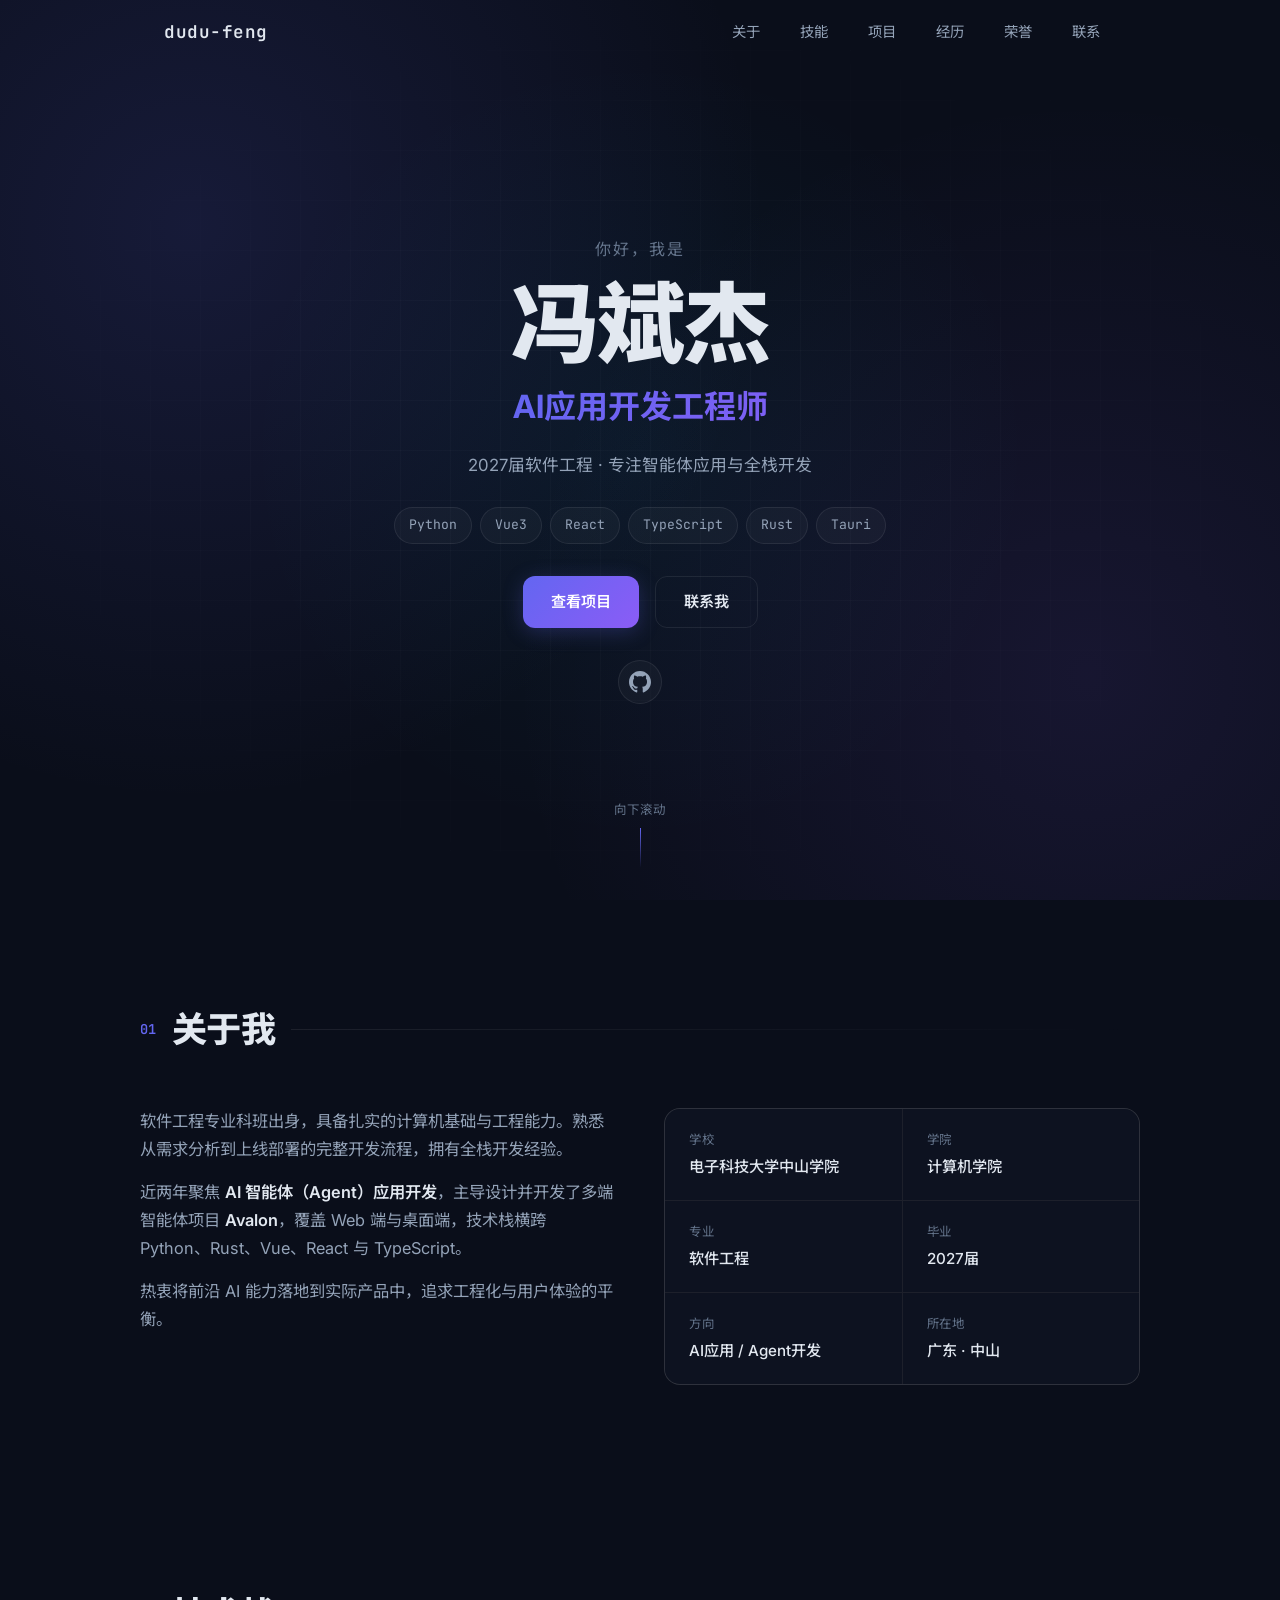
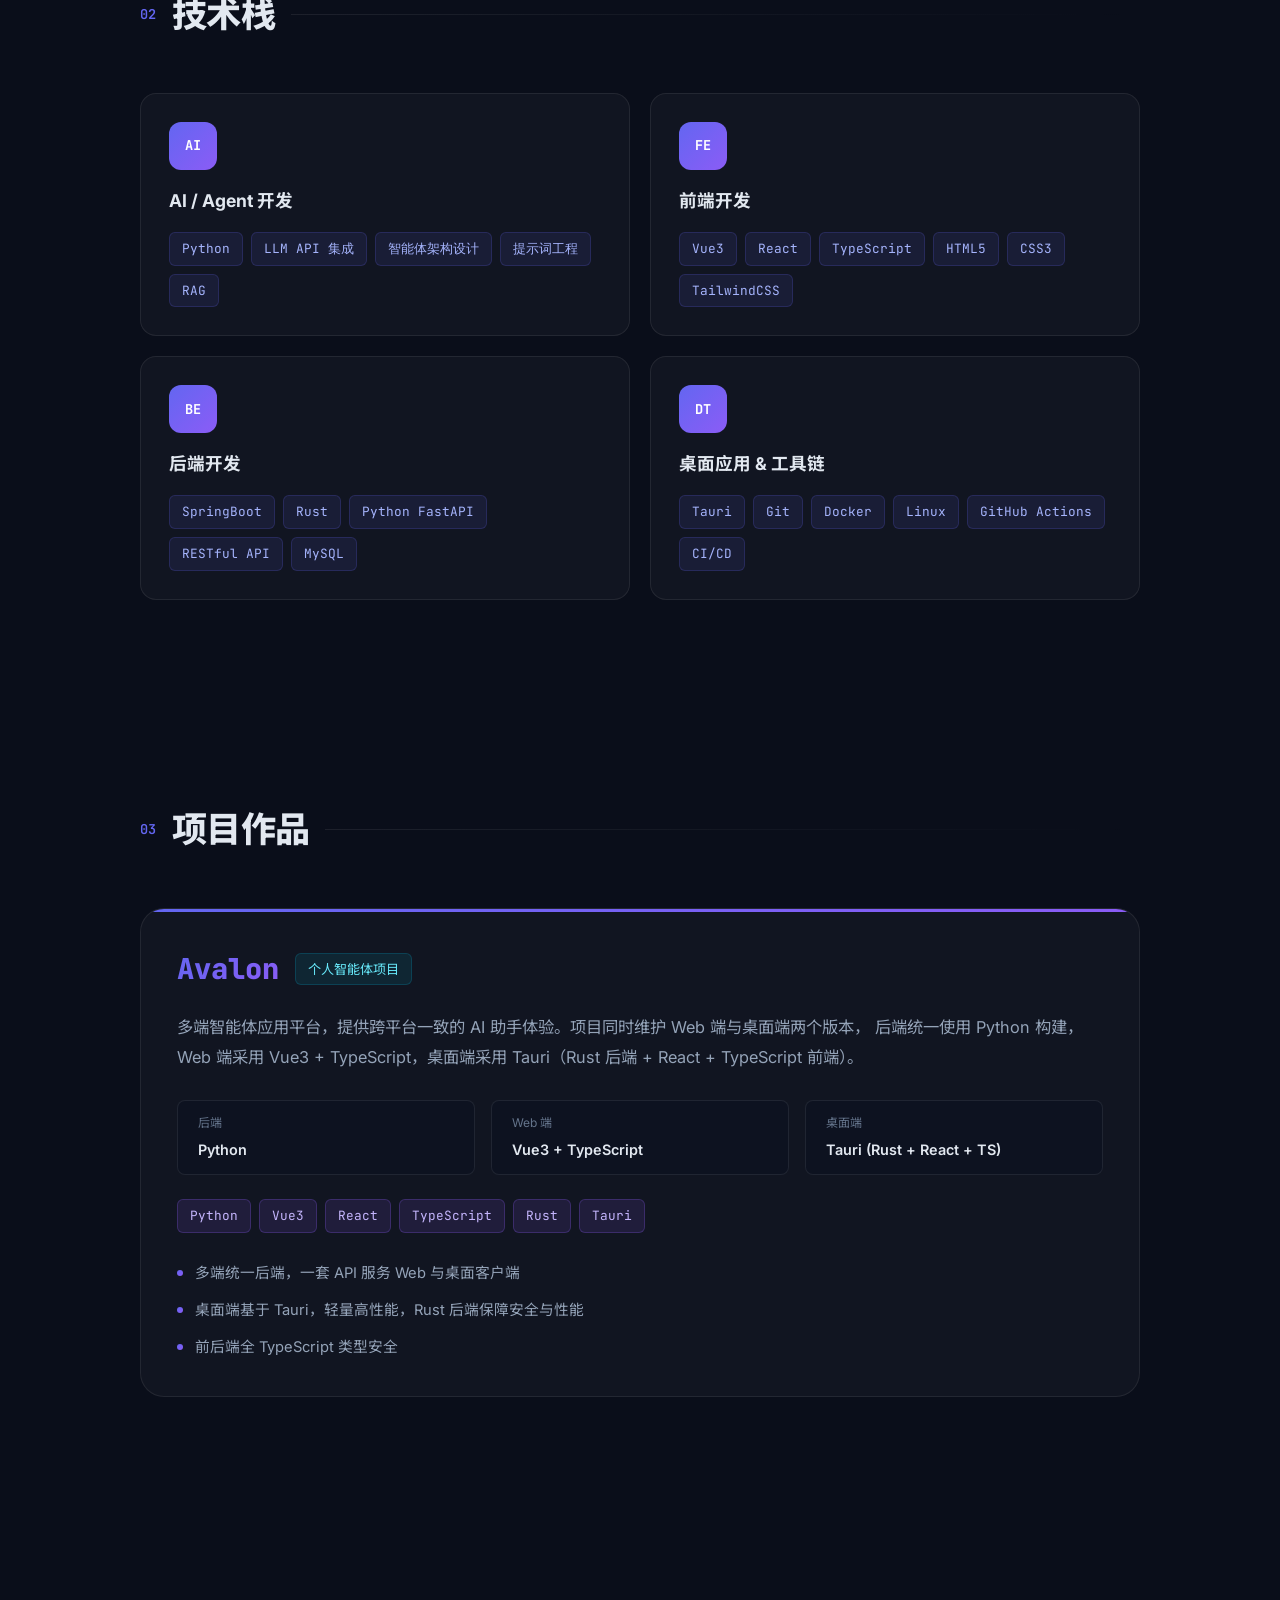
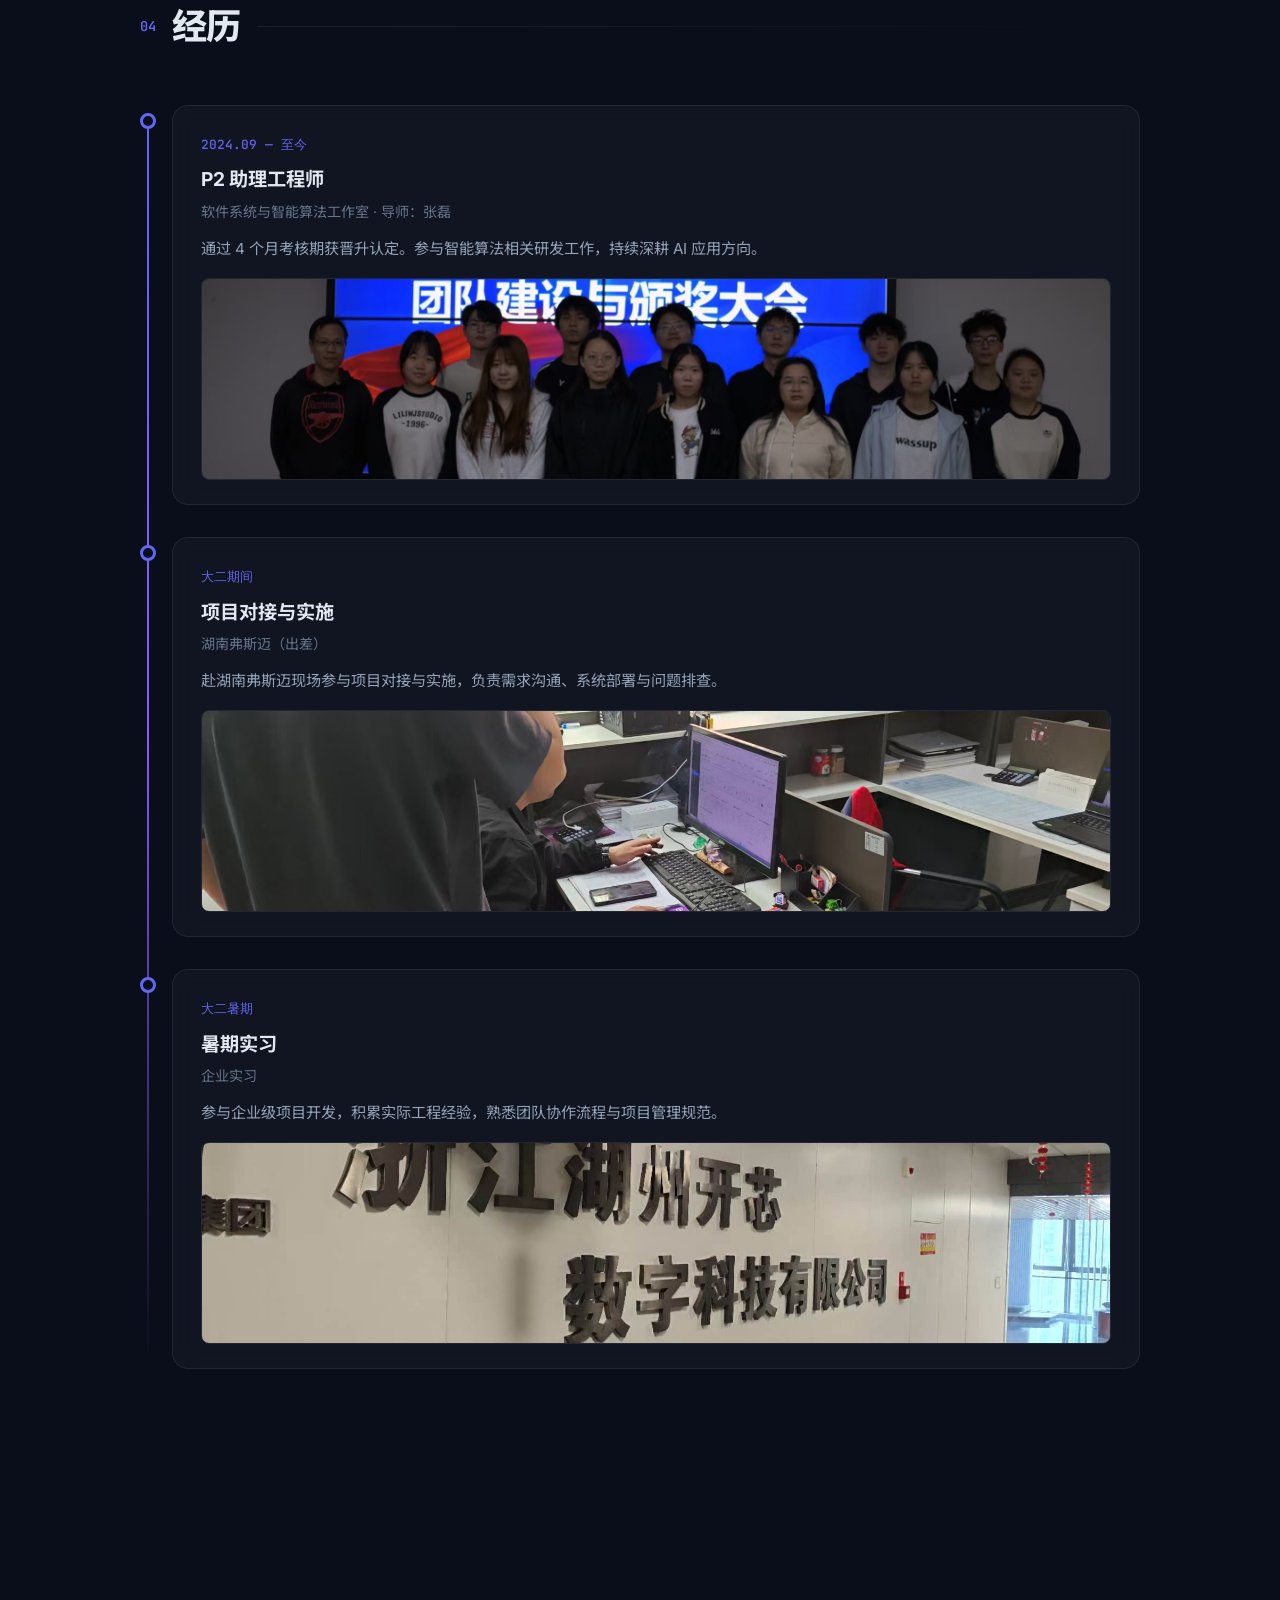
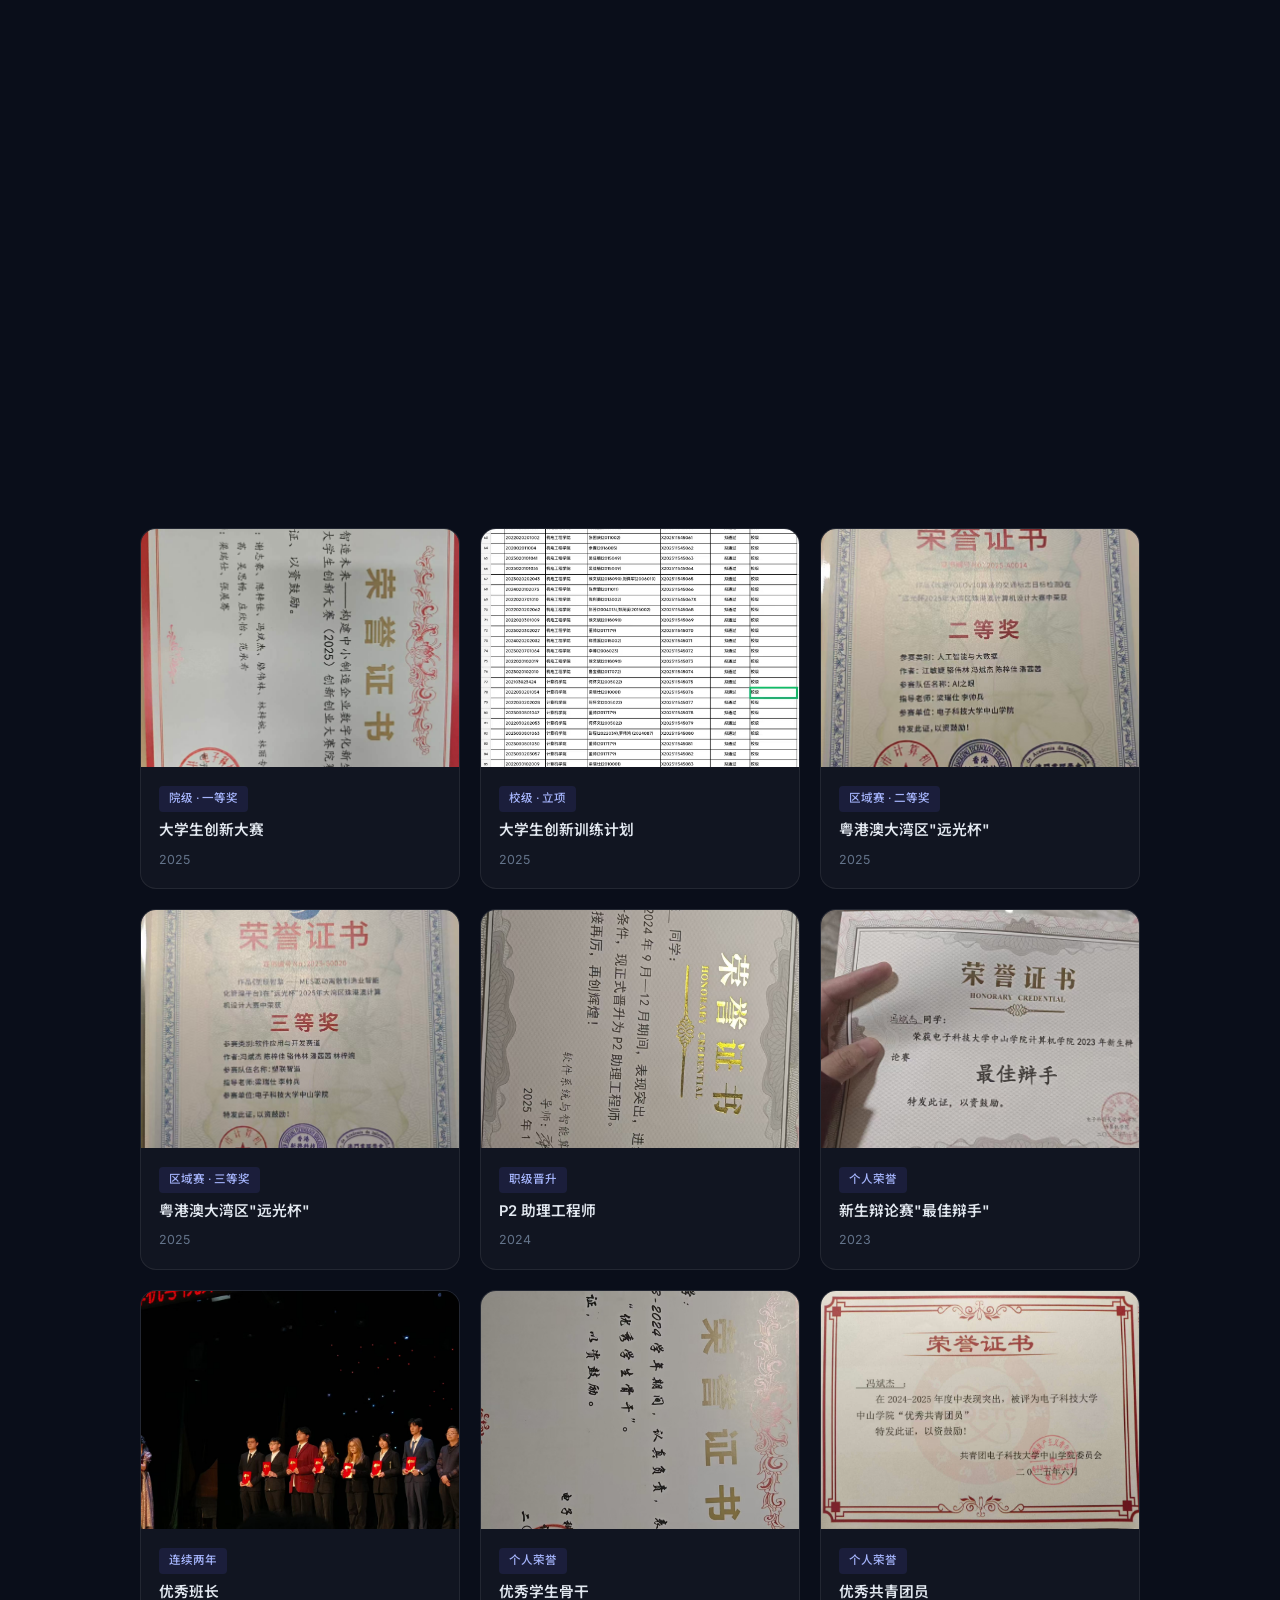
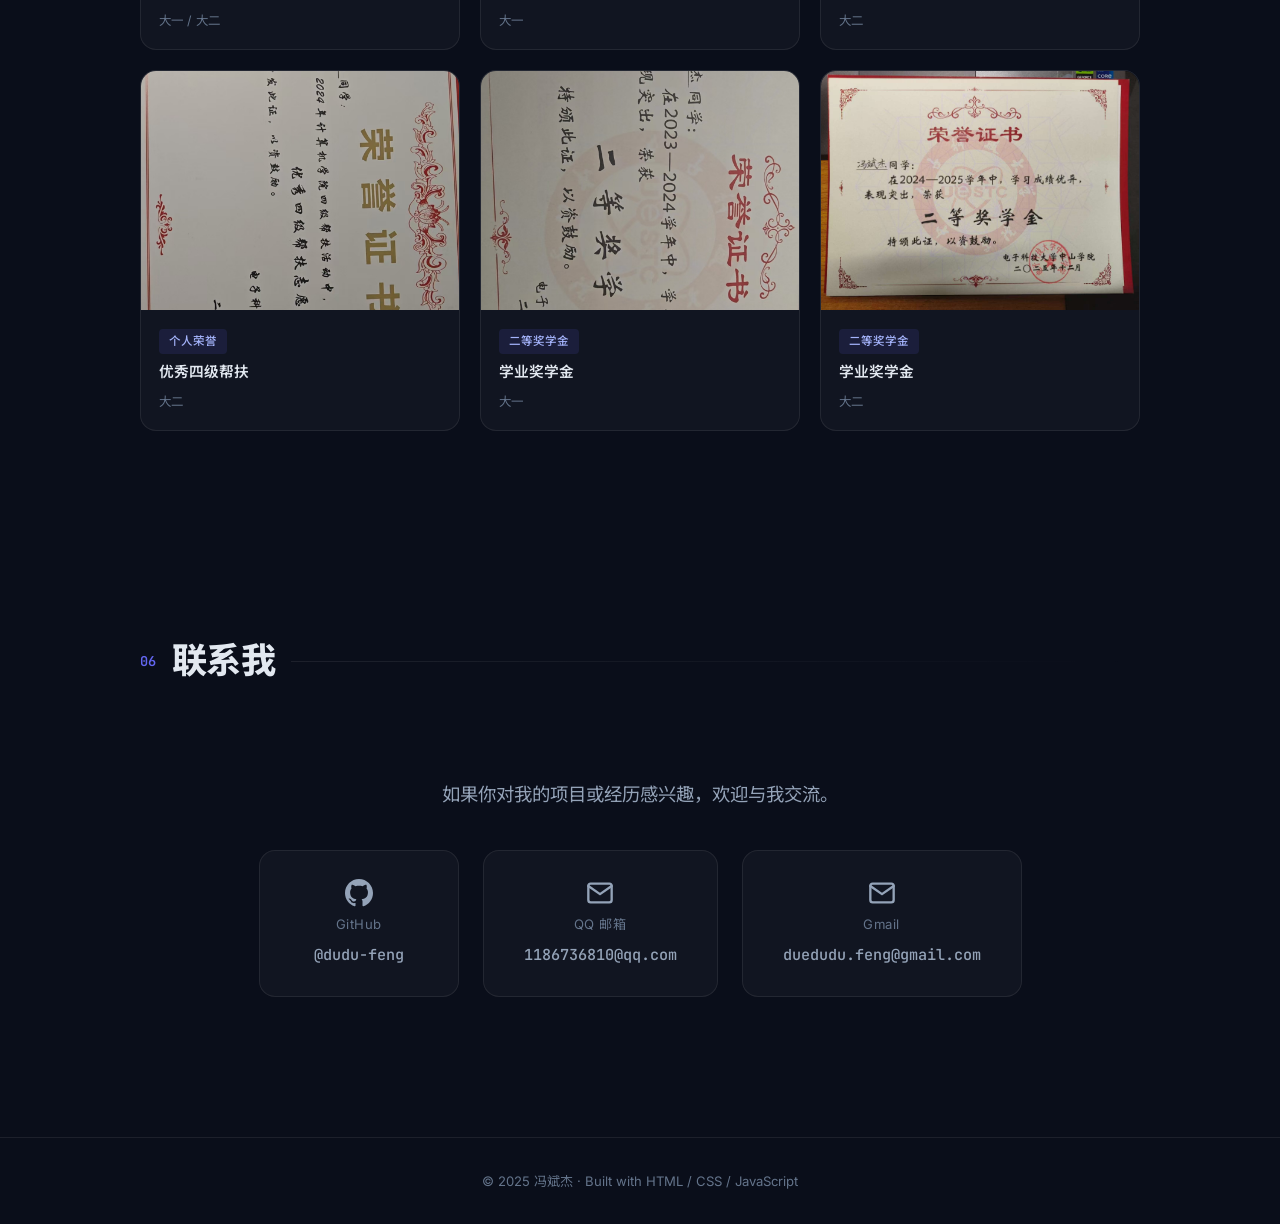
==== index.html @ 2506ee01 "feat: 初始化个人简历网站项目 - 添加.gitignore忽略.github目录 - 新增robots.txt配置全局禁止爬虫 - 新增大量项目展示与获奖相关图片资源 - 编写完整的README" ====
<!DOCTYPE html>
<html lang="zh-CN">
<head>
  <meta charset="UTF-8">
  <meta name="viewport" content="width=device-width, initial-scale=1.0">
  <title>冯斌杰 | AI应用开发工程师</title>
  <meta name="description" content="冯斌杰 — 2027届软件工程专业，专注AI智能体应用与全栈开发。Avalon智能体项目作者，技术栈覆盖 Python / Rust / Vue3 / React / TypeScript / Tauri。">
  <link rel="icon" href="data:image/svg+xml,<svg xmlns='http://www.w3.org/2000/svg' viewBox='0 0 100 100'><text y='.9em' font-size='88' font-weight='bold' fill='%236366f1'>F</text></svg>">
  <link rel="preconnect" href="https://fonts.googleapis.com">
  <link rel="preconnect" href="https://fonts.gstatic.com" crossorigin>
  <link href="https://fonts.googleapis.com/css2?family=Inter:wght@300;400;500;600;700;800;900&family=Noto+Sans+SC:wght@300;400;500;700;900&family=JetBrains+Mono:wght@400;500;600&display=swap" rel="stylesheet">
  <link rel="stylesheet" href="css/style.css">
</head>
<body>

  <div class="bg-mesh"></div>
  <div class="bg-grid"></div>

  <!-- ==================== Navbar ==================== -->
  <nav class="navbar" id="navbar">
    <div class="nav-container">
      <a href="#hero" class="nav-logo">
        <span class="logo-bracket"></span>dudu-feng<span class="logo-bracket"></span>
      </a>
      <ul class="nav-links" id="navLinks">
        <li><a href="#about" class="nav-link">关于</a></li>
        <li><a href="#skills" class="nav-link">技能</a></li>
        <li><a href="#projects" class="nav-link">项目</a></li>
        <li><a href="#experience" class="nav-link">经历</a></li>
        <li><a href="#awards" class="nav-link">荣誉</a></li>
        <li><a href="#contact" class="nav-link">联系</a></li>
      </ul>
      <button class="nav-toggle" id="navToggle" aria-label="菜单">
        <span></span><span></span><span></span>
      </button>
    </div>
  </nav>

  <!-- ==================== Hero ==================== -->
  <section id="hero" class="hero">
    <div class="hero-content">
      <p class="hero-greeting">你好，我是</p>
      <h1 class="hero-name">冯斌杰</h1>
      <h2 class="hero-title"><span class="gradient-text">AI应用开发工程师</span></h2>
      <p class="hero-desc">2027届软件工程 · 专注智能体应用与全栈开发</p>
      <div class="hero-tags">
        <span class="hero-tag">Python</span>
        <span class="hero-tag">Vue3</span>
        <span class="hero-tag">React</span>
        <span class="hero-tag">TypeScript</span>
        <span class="hero-tag">Rust</span>
        <span class="hero-tag">Tauri</span>
      </div>
      <div class="hero-actions">
        <a href="#projects" class="btn btn-primary">查看项目</a>
        <a href="#contact" class="btn btn-outline">联系我</a>
      </div>
      <div class="hero-social">
        <a href="https://github.com/dudu-feng" target="_blank" rel="noopener" class="social-link" aria-label="GitHub">
          <svg width="22" height="22" viewBox="0 0 24 24" fill="currentColor"><path d="M12 0C5.37 0 0 5.37 0 12c0 5.31 3.435 9.795 8.205 11.385.6.105.825-.255.825-.57 0-.285-.015-1.23-.015-2.235-3.015.555-3.795-.735-4.035-1.41-.135-.345-.72-1.41-1.23-1.695-.42-.225-1.02-.78-.015-.795.945-.015 1.62.87 1.845 1.23 1.08 1.815 2.805 1.305 3.495.99.105-.78.42-1.305.765-1.605-2.67-.3-5.46-1.335-5.46-5.925 0-1.305.465-2.385 1.23-3.225-.12-.3-.54-1.515.12-3.15 0 0 1.005-.315 3.3 1.23.96-.27 1.98-.405 3-.405s2.04.135 3 .405c2.295-1.56 3.3-1.23 3.3-1.23.66 1.635.24 2.85.12 3.15.765.84 1.23 1.905 1.23 3.225 0 4.605-2.805 5.625-5.475 5.925.435.375.81 1.095.81 2.22 0 1.605-.015 2.895-.015 3.3 0 .315.225.69.825.57C20.565 21.795 24 17.31 24 12c0-6.63-5.37-12-12-12z"/></svg>
        </a>
      </div>
    </div>
    <a href="#about" class="hero-scroll">
      <span>向下滚动</span>
      <div class="scroll-line"></div>
    </a>
  </section>

  <!-- ==================== About ==================== -->
  <section id="about" class="section">
    <div class="container">
      <div class="section-header reveal">
        <span class="section-label">01</span>
        <h2 class="section-title">关于我</h2>
      </div>
      <div class="about-grid">
        <div class="about-text reveal">
          <p>软件工程专业科班出身，具备扎实的计算机基础与工程能力。熟悉从需求分析到上线部署的完整开发流程，拥有全栈开发经验。</p>
          <p>近两年聚焦 <strong>AI 智能体（Agent）应用开发</strong>，主导设计并开发了多端智能体项目 <strong>Avalon</strong>，覆盖 Web 端与桌面端，技术栈横跨 Python、Rust、Vue、React 与 TypeScript。</p>
          <p>热衷将前沿 AI 能力落地到实际产品中，追求工程化与用户体验的平衡。</p>
        </div>
        <div class="about-info reveal">
          <div class="info-item">
            <span class="info-label">学校</span>
            <span class="info-value">电子科技大学中山学院</span>
          </div>
          <div class="info-item">
            <span class="info-label">学院</span>
            <span class="info-value">计算机学院</span>
          </div>
          <div class="info-item">
            <span class="info-label">专业</span>
            <span class="info-value">软件工程</span>
          </div>
          <div class="info-item">
            <span class="info-label">毕业</span>
            <span class="info-value">2027届</span>
          </div>
          <div class="info-item">
            <span class="info-label">方向</span>
            <span class="info-value">AI应用 / Agent开发</span>
          </div>
          <div class="info-item">
            <span class="info-label">所在地</span>
            <span class="info-value">广东 · 中山</span>
          </div>
        </div>
      </div>
    </div>
  </section>

  <!-- ==================== Skills ==================== -->
  <section id="skills" class="section">
    <div class="container">
      <div class="section-header reveal">
        <span class="section-label">02</span>
        <h2 class="section-title">技术栈</h2>
      </div>
      <div class="skills-grid">
        <div class="skill-card reveal">
          <div class="skill-icon">AI</div>
          <h3 class="skill-category">AI / Agent 开发</h3>
          <div class="skill-tags">
            <span class="tag">Python</span>
            <span class="tag">LLM API 集成</span>
            <span class="tag">智能体架构设计</span>
            <span class="tag">提示词工程</span>
            <span class="tag">RAG</span>
          </div>
        </div>
        <div class="skill-card reveal">
          <div class="skill-icon">FE</div>
          <h3 class="skill-category">前端开发</h3>
          <div class="skill-tags">
            <span class="tag">Vue3</span>
            <span class="tag">React</span>
            <span class="tag">TypeScript</span>
            <span class="tag">HTML5</span>
            <span class="tag">CSS3</span>
            <span class="tag">TailwindCSS</span>
          </div>
        </div>
        <div class="skill-card reveal">
          <div class="skill-icon">BE</div>
          <h3 class="skill-category">后端开发</h3>
          <div class="skill-tags">
            <span class="tag">SpringBoot</span>
            <span class="tag">Rust</span>
            <span class="tag">Python FastAPI</span>
            <span class="tag">RESTful API</span>
            <span class="tag">MySQL</span>
          </div>
        </div>
        <div class="skill-card reveal">
          <div class="skill-icon">DT</div>
          <h3 class="skill-category">桌面应用 & 工具链</h3>
          <div class="skill-tags">
            <span class="tag">Tauri</span>
            <span class="tag">Git</span>
            <span class="tag">Docker</span>
            <span class="tag">Linux</span>
            <span class="tag">GitHub Actions</span>
            <span class="tag">CI/CD</span>
          </div>
        </div>
      </div>
    </div>
  </section>

  <!-- ==================== Projects ==================== -->
  <section id="projects" class="section">
    <div class="container">
      <div class="section-header reveal">
        <span class="section-label">03</span>
        <h2 class="section-title">项目作品</h2>
      </div>
      <div class="project-card reveal">
        <div class="project-header">
          <h3 class="project-name">Avalon</h3>
          <span class="project-type">个人智能体项目</span>
        </div>
        <p class="project-desc">
          多端智能体应用平台，提供跨平台一致的 AI 助手体验。项目同时维护 Web 端与桌面端两个版本，
          后端统一使用 Python 构建，Web 端采用 Vue3 + TypeScript，桌面端采用 Tauri（Rust 后端 + React + TypeScript 前端）。
        </p>
        <div class="project-arch">
          <div class="arch-item">
            <span class="arch-label">后端</span>
            <span class="arch-value">Python</span>
          </div>
          <div class="arch-item">
            <span class="arch-label">Web 端</span>
            <span class="arch-value">Vue3 + TypeScript</span>
          </div>
          <div class="arch-item">
            <span class="arch-label">桌面端</span>
            <span class="arch-value">Tauri (Rust + React + TS)</span>
          </div>
        </div>
        <div class="project-tech">
          <span class="tag tag-highlight">Python</span>
          <span class="tag tag-highlight">Vue3</span>
          <span class="tag tag-highlight">React</span>
          <span class="tag tag-highlight">TypeScript</span>
          <span class="tag tag-highlight">Rust</span>
          <span class="tag tag-highlight">Tauri</span>
        </div>
        <div class="project-features">
          <div class="feature-item">
            <span class="feature-dot"></span>
            <span>多端统一后端，一套 API 服务 Web 与桌面客户端</span>
          </div>
          <div class="feature-item">
            <span class="feature-dot"></span>
            <span>桌面端基于 Tauri，轻量高性能，Rust 后端保障安全与性能</span>
          </div>
          <div class="feature-item">
            <span class="feature-dot"></span>
            <span>前后端全 TypeScript 类型安全</span>
          </div>
        </div>
      </div>
    </div>
  </section>

  <!-- ==================== Experience ==================== -->
  <section id="experience" class="section">
    <div class="container">
      <div class="section-header reveal">
        <span class="section-label">04</span>
        <h2 class="section-title">经历</h2>
      </div>
      <div class="timeline">
        <div class="timeline-item reveal">
          <div class="timeline-marker"></div>
          <div class="timeline-content glass-card">
            <span class="timeline-period">2024.09 — 至今</span>
            <h3 class="timeline-title">P2 助理工程师</h3>
            <span class="timeline-org">软件系统与智能算法工作室 · 导师：张磊</span>
            <p class="timeline-desc">通过 4 个月考核期获晋升认定。参与智能算法相关研发工作，持续深耕 AI 应用方向。</p>
            <div class="timeline-img">
              <img src="assets/实验室团队建设与颁奖-留影纪念.jpg" alt="实验室团队建设与颁奖" loading="lazy">
            </div>
          </div>
        </div>
        <div class="timeline-item reveal">
          <div class="timeline-marker"></div>
          <div class="timeline-content glass-card">
            <span class="timeline-period">大二期间</span>
            <h3 class="timeline-title">项目对接与实施</h3>
            <span class="timeline-org">湖南弗斯迈（出差）</span>
            <p class="timeline-desc">赴湖南弗斯迈现场参与项目对接与实施，负责需求沟通、系统部署与问题排查。</p>
            <div class="timeline-img">
              <img src="assets/湖南弗斯迈出差-项目对接与实施01.jpg" alt="项目对接与实施现场" loading="lazy">
            </div>
          </div>
        </div>
        <div class="timeline-item reveal">
          <div class="timeline-marker"></div>
          <div class="timeline-content glass-card">
            <span class="timeline-period">大二暑期</span>
            <h3 class="timeline-title">暑期实习</h3>
            <span class="timeline-org">企业实习</span>
            <p class="timeline-desc">参与企业级项目开发，积累实际工程经验，熟悉团队协作流程与项目管理规范。</p>
            <div class="timeline-img">
              <img src="assets/大二暑期实习-01.jpg" alt="暑期实习" loading="lazy">
            </div>
          </div>
        </div>
      </div>
    </div>
  </section>

  <!-- ==================== Awards ==================== -->
  <section id="awards" class="section">
    <div class="container">
      <div class="section-header reveal">
        <span class="section-label">05</span>
        <h2 class="section-title">荣誉与获奖</h2>
      </div>
      <div class="awards-filter reveal">
        <button class="filter-btn active" data-filter="all">全部</button>
        <button class="filter-btn" data-filter="competition">竞赛</button>
        <button class="filter-btn" data-filter="honor">荣誉</button>
        <button class="filter-btn" data-filter="scholarship">奖学金</button>
      </div>
      <div class="awards-grid" id="awardsGrid">
        <div class="award-card reveal" data-category="competition">
          <div class="award-img"><img src="assets/2025海峡两岸广东省大学生创新作品赛-优秀奖.jpg" alt="海峡两岸创新作品赛 优秀奖" loading="lazy"></div>
          <div class="award-info">
            <span class="award-level">省级 · 优秀奖</span>
            <h4 class="award-name">海峡两岸广东省大学生创新作品赛</h4>
            <span class="award-date">2025</span>
          </div>
        </div>
        <div class="award-card reveal" data-category="competition">
          <div class="award-img"><img src="assets/2025计算机设计大赛-广东省三等奖.jpg" alt="计算机设计大赛 广东省三等奖" loading="lazy"></div>
          <div class="award-info">
            <span class="award-level">省级 · 三等奖</span>
            <h4 class="award-name">中国大学生计算机设计大赛</h4>
            <span class="award-date">2025</span>
          </div>
        </div>
        <div class="award-card reveal" data-category="competition">
          <div class="award-img"><img src="assets/2025大学生创新大赛-校级铜奖.jpg" alt="大学生创新大赛 校级铜奖" loading="lazy"></div>
          <div class="award-info">
            <span class="award-level">校级 · 铜奖</span>
            <h4 class="award-name">大学生创新大赛</h4>
            <span class="award-date">2025</span>
          </div>
        </div>
        <div class="award-card reveal" data-category="competition">
          <div class="award-img"><img src="assets/2025大学生创新大赛-院级一等奖.jpg" alt="大学生创新大赛 院级一等奖" loading="lazy"></div>
          <div class="award-info">
            <span class="award-level">院级 · 一等奖</span>
            <h4 class="award-name">大学生创新大赛</h4>
            <span class="award-date">2025</span>
          </div>
        </div>
        <div class="award-card reveal" data-category="competition">
          <div class="award-img"><img src="assets/2025大学生创新训练计划-校级立项.jpg" alt="大学生创新训练计划 校级立项" loading="lazy"></div>
          <div class="award-info">
            <span class="award-level">校级 · 立项</span>
            <h4 class="award-name">大学生创新训练计划</h4>
            <span class="award-date">2025</span>
          </div>
        </div>
        <div class="award-card reveal" data-category="competition">
          <div class="award-img"><img src="assets/粤港澳大湾区远光杯-二等奖.jpg" alt="远光杯 二等奖" loading="lazy"></div>
          <div class="award-info">
            <span class="award-level">区域赛 · 二等奖</span>
            <h4 class="award-name">粤港澳大湾区"远光杯"</h4>
            <span class="award-date">2025</span>
          </div>
        </div>
        <div class="award-card reveal" data-category="competition">
          <div class="award-img"><img src="assets/粤港澳大湾区远光杯-三等奖.jpg" alt="远光杯 三等奖" loading="lazy"></div>
          <div class="award-info">
            <span class="award-level">区域赛 · 三等奖</span>
            <h4 class="award-name">粤港澳大湾区"远光杯"</h4>
            <span class="award-date">2025</span>
          </div>
        </div>
        <div class="award-card reveal" data-category="honor">
          <div class="award-img"><img src="assets/2024实验室P2助理工程师晋升.jpg" alt="P2助理工程师晋升" loading="lazy"></div>
          <div class="award-info">
            <span class="award-level">职级晋升</span>
            <h4 class="award-name">P2 助理工程师</h4>
            <span class="award-date">2024</span>
          </div>
        </div>
        <div class="award-card reveal" data-category="honor">
          <div class="award-img"><img src='assets/新生辩论赛“最佳辩手”.jpg' alt="新生辩论赛最佳辩手" loading="lazy"></div>
          <div class="award-info">
            <span class="award-level">个人荣誉</span>
            <h4 class="award-name">新生辩论赛"最佳辩手"</h4>
            <span class="award-date">2023</span>
          </div>
        </div>
        <div class="award-card reveal" data-category="honor">
          <div class="award-img"><img src="assets/优秀班长-领奖.jpg" alt="优秀班长" loading="lazy"></div>
          <div class="award-info">
            <span class="award-level">连续两年</span>
            <h4 class="award-name">优秀班长</h4>
            <span class="award-date">大一 / 大二</span>
          </div>
        </div>
        <div class="award-card reveal" data-category="honor">
          <div class="award-img"><img src="assets/大一-优秀学生骨干.jpg" alt="优秀学生骨干" loading="lazy"></div>
          <div class="award-info">
            <span class="award-level">个人荣誉</span>
            <h4 class="award-name">优秀学生骨干</h4>
            <span class="award-date">大一</span>
          </div>
        </div>
        <div class="award-card reveal" data-category="honor">
          <div class="award-img"><img src="assets/大二-优秀共青团员.jpg" alt="优秀共青团员" loading="lazy"></div>
          <div class="award-info">
            <span class="award-level">个人荣誉</span>
            <h4 class="award-name">优秀共青团员</h4>
            <span class="award-date">大二</span>
          </div>
        </div>
        <div class="award-card reveal" data-category="honor">
          <div class="award-img"><img src="assets/大二-优秀四级帮扶.jpg" alt="优秀四级帮扶" loading="lazy"></div>
          <div class="award-info">
            <span class="award-level">个人荣誉</span>
            <h4 class="award-name">优秀四级帮扶</h4>
            <span class="award-date">大二</span>
          </div>
        </div>
        <div class="award-card reveal" data-category="scholarship">
          <div class="award-img"><img src="assets/大一-二等奖学金.jpg" alt="大一二等奖学金" loading="lazy"></div>
          <div class="award-info">
            <span class="award-level">二等奖学金</span>
            <h4 class="award-name">学业奖学金</h4>
            <span class="award-date">大一</span>
          </div>
        </div>
        <div class="award-card reveal" data-category="scholarship">
          <div class="award-img"><img src="assets/大二-二等奖学金.jpg" alt="大二二等奖学金" loading="lazy"></div>
          <div class="award-info">
            <span class="award-level">二等奖学金</span>
            <h4 class="award-name">学业奖学金</h4>
            <span class="award-date">大二</span>
          </div>
        </div>
      </div>
    </div>
  </section>

  <!-- ==================== Contact ==================== -->
  <section id="contact" class="section">
    <div class="container">
      <div class="section-header reveal">
        <span class="section-label">06</span>
        <h2 class="section-title">联系我</h2>
      </div>
      <div class="contact-content reveal">
        <p class="contact-text">如果你对我的项目或经历感兴趣，欢迎与我交流。</p>
        <div class="contact-links">
          <a href="https://github.com/dudu-feng" target="_blank" rel="noopener" class="contact-link">
            <svg width="28" height="28" viewBox="0 0 24 24" fill="currentColor"><path d="M12 0C5.37 0 0 5.37 0 12c0 5.31 3.435 9.795 8.205 11.385.6.105.825-.255.825-.57 0-.285-.015-1.23-.015-2.235-3.015.555-3.795-.735-4.035-1.41-.135-.345-.72-1.41-1.23-1.695-.42-.225-1.02-.78-.015-.795.945-.015 1.62.87 1.845 1.23 1.08 1.815 2.805 1.305 3.495.99.105-.78.42-1.305.765-1.605-2.67-.3-5.46-1.335-5.46-5.925 0-1.305.465-2.385 1.23-3.225-.12-.3-.54-1.515.12-3.15 0 0 1.005-.315 3.3 1.23.96-.27 1.98-.405 3-.405s2.04.135 3 .405c2.295-1.56 3.3-1.23 3.3-1.23.66 1.635.24 2.85.12 3.15.765.84 1.23 1.905 1.23 3.225 0 4.605-2.805 5.625-5.475 5.925.435.375.81 1.095.81 2.22 0 1.605-.015 2.895-.015 3.3 0 .315.225.69.825.57C20.565 21.795 24 17.31 24 12c0-6.63-5.37-12-12-12z"/></svg>
            <span class="contact-label">GitHub</span>
            <span class="contact-handle">@dudu-feng</span>
          </a>
          <!-- 邮箱由JS动态生成，防止爬虫抓取 -->
          <div id="emailLinks" class="email-links"></div>
        </div>
      </div>
    </div>
  </section>

  <!-- ==================== Footer ==================== -->
  <footer class="footer">
    <p>© 2025 冯斌杰 · Built with HTML / CSS / JavaScript</p>
  </footer>

  <!-- ==================== Lightbox ==================== -->
  <div class="lightbox" id="lightbox">
    <span class="lightbox-close" id="lightboxClose">&times;</span>
    <img class="lightbox-img" id="lightboxImg" src="" alt="">
  </div>

  <script src="js/main.js"></script>
</body>
</html>
---- css/style.css ----
/* ==================== Variables ==================== */
:root {
  --bg: #0a0e1a;
  --bg-2: #0d1220;
  --surface: rgba(255, 255, 255, 0.03);
  --surface-2: rgba(255, 255, 255, 0.06);
  --border: rgba(255, 255, 255, 0.08);
  --border-hover: rgba(99, 102, 241, 0.35);
  --text: #e2e8f0;
  --text-2: #94a3b8;
  --text-3: #64748b;
  --indigo: #6366f1;
  --purple: #8b5cf6;
  --cyan: #06b6d4;
  --gradient: linear-gradient(135deg, #6366f1, #8b5cf6);
  --gradient-3: linear-gradient(135deg, #6366f1, #8b5cf6, #06b6d4);
  --radius: 16px;
  --radius-sm: 8px;
  --radius-lg: 24px;
  --container: 1000px;
  --nav-h: 64px;
  --font: 'Inter', 'Noto Sans SC', system-ui, -apple-system, sans-serif;
  --mono: 'JetBrains Mono', 'Cascadia Code', monospace;
}

/* ==================== Reset ==================== */
*, *::before, *::after { margin: 0; padding: 0; box-sizing: border-box; }

html { scroll-behavior: smooth; scroll-padding-top: var(--nav-h); }

body {
  font-family: var(--font);
  background: var(--bg);
  color: var(--text);
  line-height: 1.7;
  overflow-x: hidden;
  -webkit-font-smoothing: antialiased;
}

a { color: inherit; text-decoration: none; }
img { display: block; max-width: 100%; }
ul { list-style: none; }
button { font-family: inherit; cursor: pointer; border: none; background: none; color: inherit; }

::selection { background: rgba(99, 102, 241, 0.3); color: #fff; }

::-webkit-scrollbar { width: 8px; }
::-webkit-scrollbar-track { background: var(--bg); }
::-webkit-scrollbar-thumb { background: rgba(99, 102, 241, 0.3); border-radius: 4px; }
::-webkit-scrollbar-thumb:hover { background: rgba(99, 102, 241, 0.5); }

/* ==================== Background ==================== */
.bg-mesh {
  position: fixed;
  inset: 0;
  z-index: -2;
  background:
    radial-gradient(circle at 15% 25%, rgba(99, 102, 241, 0.14), transparent 45%),
    radial-gradient(circle at 85% 75%, rgba(139, 92, 246, 0.10), transparent 45%),
    radial-gradient(circle at 50% 50%, rgba(6, 182, 212, 0.06), transparent 50%),
    var(--bg);
}

.bg-grid {
  position: fixed;
  inset: 0;
  z-index: -1;
  background-image:
    linear-gradient(rgba(255, 255, 255, 0.018) 1px, transparent 1px),
    linear-gradient(90deg, rgba(255, 255, 255, 0.018) 1px, transparent 1px);
  background-size: 50px 50px;
  pointer-events: none;
  mask-image: radial-gradient(ellipse at center, black 30%, transparent 80%);
  -webkit-mask-image: radial-gradient(ellipse at center, black 30%, transparent 80%);
}

/* ==================== Navbar ==================== */
.navbar {
  position: fixed;
  top: 0;
  left: 0;
  right: 0;
  height: var(--nav-h);
  z-index: 100;
  transition: all 0.3s ease;
}

.navbar.scrolled {
  background: rgba(10, 14, 26, 0.8);
  backdrop-filter: blur(20px);
  -webkit-backdrop-filter: blur(20px);
  border-bottom: 1px solid var(--border);
}

.nav-container {
  max-width: var(--container);
  height: 100%;
  margin: 0 auto;
  padding: 0 24px;
  display: flex;
  align-items: center;
  justify-content: space-between;
}

.nav-logo {
  font-family: var(--mono);
  font-weight: 600;
  font-size: 1.1rem;
  color: var(--text);
  letter-spacing: 0.5px;
}

.logo-bracket { color: var(--indigo); }

.nav-links {
  display: flex;
  gap: 8px;
}

.nav-link {
  padding: 8px 16px;
  font-size: 0.9rem;
  color: var(--text-2);
  border-radius: var(--radius-sm);
  transition: all 0.2s ease;
  position: relative;
}

.nav-link:hover { color: var(--text); background: var(--surface); }

.nav-link.active {
  color: var(--text);
  background: var(--surface-2);
}

.nav-link.active::after {
  content: '';
  position: absolute;
  bottom: 4px;
  left: 50%;
  transform: translateX(-50%);
  width: 4px;
  height: 4px;
  border-radius: 50%;
  background: var(--indigo);
}

.nav-toggle {
  display: none;
  flex-direction: column;
  gap: 5px;
  padding: 8px;
}

.nav-toggle span {
  width: 22px;
  height: 2px;
  background: var(--text);
  border-radius: 2px;
  transition: all 0.3s ease;
}

.nav-toggle.active span:nth-child(1) { transform: translateY(7px) rotate(45deg); }
.nav-toggle.active span:nth-child(2) { opacity: 0; }
.nav-toggle.active span:nth-child(3) { transform: translateY(-7px) rotate(-45deg); }

/* ==================== Hero ==================== */
.hero {
  min-height: 100vh;
  display: flex;
  flex-direction: column;
  align-items: center;
  justify-content: center;
  text-align: center;
  padding: 120px 24px 80px;
  position: relative;
}

.hero-content { max-width: 700px; }

.hero-greeting {
  font-size: 1rem;
  color: var(--text-3);
  margin-bottom: 12px;
  letter-spacing: 2px;
}

.hero-name {
  font-size: clamp(3rem, 8vw, 5.5rem);
  font-weight: 900;
  letter-spacing: -0.02em;
  line-height: 1.1;
  margin-bottom: 8px;
}

.hero-title {
  font-size: clamp(1.3rem, 4vw, 2rem);
  font-weight: 700;
  margin-bottom: 16px;
}

.gradient-text {
  background: var(--gradient-3);
  background-size: 300% 300%;
  -webkit-background-clip: text;
  background-clip: text;
  -webkit-text-fill-color: transparent;
  animation: gradientShift 8s ease infinite;
}

@keyframes gradientShift {
  0%, 100% { background-position: 0% 50%; }
  50% { background-position: 100% 50%; }
}

.hero-desc {
  font-size: 1.05rem;
  color: var(--text-2);
  margin-bottom: 28px;
}

.hero-tags {
  display: flex;
  flex-wrap: wrap;
  gap: 8px;
  justify-content: center;
  margin-bottom: 32px;
}

.hero-tag {
  font-family: var(--mono);
  font-size: 0.82rem;
  padding: 6px 14px;
  border-radius: 20px;
  background: var(--surface);
  border: 1px solid var(--border);
  color: var(--text-2);
}

.hero-actions {
  display: flex;
  gap: 16px;
  justify-content: center;
  margin-bottom: 32px;
}

.btn {
  padding: 12px 28px;
  border-radius: 12px;
  font-size: 0.95rem;
  font-weight: 600;
  transition: all 0.25s ease;
  display: inline-flex;
  align-items: center;
  gap: 8px;
}

.btn-primary {
  background: var(--gradient);
  color: #fff;
  box-shadow: 0 4px 20px rgba(99, 102, 241, 0.25);
}

.btn-primary:hover {
  transform: translateY(-2px);
  box-shadow: 0 8px 30px rgba(99, 102, 241, 0.4);
}

.btn-outline {
  background: transparent;
  border: 1px solid var(--border);
  color: var(--text);
}

.btn-outline:hover {
  border-color: var(--indigo);
  background: rgba(99, 102, 241, 0.08);
}

.hero-social {
  display: flex;
  justify-content: center;
  gap: 16px;
}

.social-link {
  width: 44px;
  height: 44px;
  display: flex;
  align-items: center;
  justify-content: center;
  border-radius: 50%;
  background: var(--surface);
  border: 1px solid var(--border);
  color: var(--text-2);
  transition: all 0.25s ease;
}

.social-link:hover {
  color: var(--text);
  border-color: var(--indigo);
  background: rgba(99, 102, 241, 0.1);
  transform: translateY(-2px);
}

.hero-scroll {
  position: absolute;
  bottom: 32px;
  left: 50%;
  transform: translateX(-50%);
  display: flex;
  flex-direction: column;
  align-items: center;
  gap: 8px;
  font-size: 0.78rem;
  color: var(--text-3);
  letter-spacing: 1px;
}

.scroll-line {
  width: 1px;
  height: 40px;
  background: linear-gradient(to bottom, var(--indigo), transparent);
  animation: scrollPulse 2s ease-in-out infinite;
}

@keyframes scrollPulse {
  0%, 100% { opacity: 0.3; transform: scaleY(0.6); }
  50% { opacity: 1; transform: scaleY(1); }
}

/* ==================== Sections ==================== */
.section {
  padding: 100px 24px;
  position: relative;
}

.container {
  max-width: var(--container);
  margin: 0 auto;
}

.section-header {
  display: flex;
  align-items: center;
  gap: 16px;
  margin-bottom: 48px;
}

.section-label {
  font-family: var(--mono);
  font-size: 0.85rem;
  color: var(--indigo);
  font-weight: 600;
}

.section-title {
  font-size: clamp(1.5rem, 4vw, 2.2rem);
  font-weight: 800;
  letter-spacing: -0.02em;
}

.section-header::after {
  content: '';
  flex: 1;
  height: 1px;
  background: linear-gradient(to right, var(--border), transparent);
}

/* ==================== About ==================== */
.about-grid {
  display: grid;
  grid-template-columns: 1fr 1fr;
  gap: 48px;
  align-items: start;
}

.about-text p {
  color: var(--text-2);
  margin-bottom: 16px;
  font-size: 1.02rem;
}

.about-text strong { color: var(--text); font-weight: 600; }

.about-info {
  display: grid;
  grid-template-columns: 1fr 1fr;
  gap: 1px;
  background: var(--border);
  border-radius: var(--radius);
  overflow: hidden;
  border: 1px solid var(--border);
}

.info-item {
  background: var(--bg-2);
  padding: 20px 24px;
  display: flex;
  flex-direction: column;
  gap: 4px;
}

.info-label {
  font-size: 0.78rem;
  color: var(--text-3);
  letter-spacing: 0.5px;
}

.info-value {
  font-size: 0.95rem;
  color: var(--text);
  font-weight: 500;
}

/* ==================== Skills ==================== */
.skills-grid {
  display: grid;
  grid-template-columns: repeat(2, 1fr);
  gap: 20px;
}

.skill-card {
  background: var(--surface);
  border: 1px solid var(--border);
  border-radius: var(--radius);
  padding: 28px;
  transition: all 0.3s ease;
}

.skill-card:hover {
  border-color: var(--border-hover);
  background: var(--surface-2);
  transform: translateY(-2px);
}

.skill-icon {
  display: inline-flex;
  align-items: center;
  justify-content: center;
  width: 48px;
  height: 48px;
  border-radius: 12px;
  background: var(--gradient);
  font-family: var(--mono);
  font-weight: 700;
  font-size: 0.85rem;
  color: #fff;
  margin-bottom: 16px;
}

.skill-category {
  font-size: 1.1rem;
  font-weight: 700;
  margin-bottom: 16px;
}

.skill-tags {
  display: flex;
  flex-wrap: wrap;
  gap: 8px;
}

.tag {
  font-family: var(--mono);
  font-size: 0.8rem;
  padding: 5px 12px;
  border-radius: 6px;
  background: rgba(99, 102, 241, 0.1);
  border: 1px solid rgba(99, 102, 241, 0.2);
  color: #a5b4fc;
  transition: all 0.2s ease;
}

.tag:hover {
  background: rgba(99, 102, 241, 0.2);
  border-color: rgba(99, 102, 241, 0.4);
}

.tag-highlight {
  background: rgba(139, 92, 246, 0.12);
  border-color: rgba(139, 92, 246, 0.25);
  color: #c4b5fd;
}

/* ==================== Projects ==================== */
.project-card {
  background: var(--surface);
  border: 1px solid var(--border);
  border-radius: var(--radius-lg);
  padding: 36px;
  position: relative;
  overflow: hidden;
}

.project-card::before {
  content: '';
  position: absolute;
  top: 0;
  left: 0;
  right: 0;
  height: 3px;
  background: var(--gradient);
}

.project-header {
  display: flex;
  align-items: center;
  gap: 16px;
  margin-bottom: 20px;
  flex-wrap: wrap;
}

.project-name {
  font-size: 1.8rem;
  font-weight: 800;
  font-family: var(--mono);
  background: var(--gradient);
  -webkit-background-clip: text;
  background-clip: text;
  -webkit-text-fill-color: transparent;
}

.project-type {
  font-size: 0.82rem;
  padding: 4px 12px;
  border-radius: 6px;
  background: rgba(6, 182, 212, 0.1);
  border: 1px solid rgba(6, 182, 212, 0.2);
  color: #67e8f9;
}

.project-desc {
  color: var(--text-2);
  font-size: 1.02rem;
  margin-bottom: 28px;
  line-height: 1.8;
}

.project-arch {
  display: flex;
  gap: 16px;
  margin-bottom: 24px;
  flex-wrap: wrap;
}

.arch-item {
  display: flex;
  flex-direction: column;
  gap: 4px;
  padding: 12px 20px;
  background: var(--bg-2);
  border: 1px solid var(--border);
  border-radius: var(--radius-sm);
  flex: 1;
  min-width: 140px;
}

.arch-label {
  font-size: 0.75rem;
  color: var(--text-3);
}

.arch-value {
  font-size: 0.9rem;
  font-weight: 600;
  color: var(--text);
}

.project-tech {
  display: flex;
  flex-wrap: wrap;
  gap: 8px;
  margin-bottom: 28px;
}

.project-features {
  display: flex;
  flex-direction: column;
  gap: 12px;
}

.feature-item {
  display: flex;
  align-items: center;
  gap: 12px;
  font-size: 0.92rem;
  color: var(--text-2);
}

.feature-dot {
  width: 6px;
  height: 6px;
  border-radius: 50%;
  background: var(--gradient);
  flex-shrink: 0;
}

/* ==================== Experience / Timeline ==================== */
.timeline {
  position: relative;
  padding-left: 32px;
}

.timeline::before {
  content: '';
  position: absolute;
  left: 7px;
  top: 8px;
  bottom: 8px;
  width: 2px;
  background: linear-gradient(to bottom, var(--indigo), var(--purple), transparent);
}

.timeline-item {
  position: relative;
  margin-bottom: 32px;
}

.timeline-item:last-child { margin-bottom: 0; }

.timeline-marker {
  position: absolute;
  left: -32px;
  top: 8px;
  width: 16px;
  height: 16px;
  border-radius: 50%;
  background: var(--bg);
  border: 3px solid var(--indigo);
  z-index: 1;
}

.timeline-content {
  padding: 24px 28px;
  border-radius: var(--radius);
}

.timeline-period {
  display: inline-block;
  font-family: var(--mono);
  font-size: 0.8rem;
  color: var(--indigo);
  margin-bottom: 8px;
  font-weight: 500;
}

.timeline-title {
  font-size: 1.2rem;
  font-weight: 700;
  margin-bottom: 4px;
}

.timeline-org {
  display: block;
  font-size: 0.88rem;
  color: var(--text-3);
  margin-bottom: 12px;
}

.timeline-desc {
  font-size: 0.95rem;
  color: var(--text-2);
  margin-bottom: 16px;
}

.timeline-img {
  border-radius: var(--radius-sm);
  overflow: hidden;
  border: 1px solid var(--border);
}

.timeline-img img {
  width: 100%;
  height: 200px;
  object-fit: cover;
  transition: transform 0.4s ease;
}

.timeline-item:hover .timeline-img img { transform: scale(1.05); }

.glass-card {
  background: var(--surface);
  border: 1px solid var(--border);
  backdrop-filter: blur(10px);
  -webkit-backdrop-filter: blur(10px);
  transition: all 0.3s ease;
}

.glass-card:hover {
  border-color: var(--border-hover);
  background: var(--surface-2);
}

/* ==================== Awards ==================== */
.awards-filter {
  display: flex;
  gap: 8px;
  margin-bottom: 32px;
  flex-wrap: wrap;
}

.filter-btn {
  padding: 8px 20px;
  font-size: 0.88rem;
  border-radius: 20px;
  background: var(--surface);
  border: 1px solid var(--border);
  color: var(--text-2);
  transition: all 0.2s ease;
}

.filter-btn:hover { color: var(--text); border-color: var(--border-hover); }

.filter-btn.active {
  background: var(--gradient);
  color: #fff;
  border-color: transparent;
  box-shadow: 0 2px 12px rgba(99, 102, 241, 0.25);
}

.awards-grid {
  display: grid;
  grid-template-columns: repeat(3, 1fr);
  gap: 20px;
}

.award-card {
  background: var(--surface);
  border: 1px solid var(--border);
  border-radius: var(--radius);
  overflow: hidden;
  transition: all 0.3s ease;
  cursor: pointer;
}

.award-card:hover {
  border-color: var(--border-hover);
  background: var(--surface-2);
  transform: translateY(-4px);
  box-shadow: 0 12px 40px rgba(0, 0, 0, 0.3);
}

.award-card.hidden { display: none; }

.award-img {
  aspect-ratio: 4 / 3;
  overflow: hidden;
  background: var(--bg-2);
}

.award-img img {
  width: 100%;
  height: 100%;
  object-fit: cover;
  transition: transform 0.4s ease;
}

.award-card:hover .award-img img { transform: scale(1.06); }

.award-info {
  padding: 16px 18px;
}

.award-level {
  display: inline-block;
  font-size: 0.72rem;
  padding: 3px 10px;
  border-radius: 4px;
  background: rgba(99, 102, 241, 0.12);
  color: #a5b4fc;
  margin-bottom: 8px;
  font-weight: 500;
}

.award-name {
  font-size: 0.92rem;
  font-weight: 600;
  color: var(--text);
  margin-bottom: 4px;
  line-height: 1.4;
}

.award-date {
  font-size: 0.78rem;
  color: var(--text-3);
}

/* ==================== Contact ==================== */
.contact-content {
  text-align: center;
  padding: 40px 0;
}

.contact-text {
  font-size: 1.15rem;
  color: var(--text-2);
  margin-bottom: 40px;
}

.contact-links {
  display: flex;
  justify-content: center;
  gap: 24px;
  flex-wrap: wrap;
}

.email-links {
  display: contents;
}

.email-links > .contact-link {
  display: flex;
  flex-direction: column;
  align-items: center;
  gap: 6px;
  padding: 28px 40px;
  background: var(--surface);
  border: 1px solid var(--border);
  border-radius: var(--radius);
  color: var(--text-2);
  transition: all 0.3s ease;
  min-width: 200px;
}

.email-links > .contact-link:hover {
  border-color: var(--border-hover);
  background: var(--surface-2);
  color: var(--text);
  transform: translateY(-4px);
  box-shadow: 0 8px 30px rgba(0, 0, 0, 0.2);
}

.contact-link {
  display: flex;
  flex-direction: column;
  align-items: center;
  gap: 6px;
  padding: 28px 40px;
  background: var(--surface);
  border: 1px solid var(--border);
  border-radius: var(--radius);
  color: var(--text-2);
  transition: all 0.3s ease;
  min-width: 200px;
}

.contact-link:hover {
  border-color: var(--border-hover);
  background: var(--surface-2);
  color: var(--text);
  transform: translateY(-4px);
  box-shadow: 0 8px 30px rgba(0, 0, 0, 0.2);
}

.contact-label {
  font-size: 0.82rem;
  color: var(--text-3);
  letter-spacing: 0.5px;
}

.contact-handle {
  font-family: var(--mono);
  font-size: 0.95rem;
  font-weight: 500;
}

/* ==================== Footer ==================== */
.footer {
  text-align: center;
  padding: 32px 24px;
  border-top: 1px solid var(--border);
  font-size: 0.82rem;
  color: var(--text-3);
}

/* ==================== Lightbox ==================== */
.lightbox {
  display: none;
  position: fixed;
  inset: 0;
  z-index: 200;
  background: rgba(0, 0, 0, 0.92);
  backdrop-filter: blur(8px);
  -webkit-backdrop-filter: blur(8px);
  align-items: center;
  justify-content: center;
  padding: 40px;
}

.lightbox.active { display: flex; }

.lightbox-close {
  position: absolute;
  top: 24px;
  right: 32px;
  font-size: 2.5rem;
  color: var(--text-2);
  cursor: pointer;
  line-height: 1;
  transition: color 0.2s ease;
  z-index: 1;
}

.lightbox-close:hover { color: #fff; }

.lightbox-img {
  max-width: 90vw;
  max-height: 90vh;
  border-radius: var(--radius-sm);
  border: 1px solid var(--border);
  object-fit: contain;
}

/* ==================== Reveal Animation ==================== */
.reveal {
  opacity: 0;
  transform: translateY(30px);
  transition: opacity 0.6s ease, transform 0.6s ease;
}

.reveal.active {
  opacity: 1;
  transform: translateY(0);
}

/* ==================== Responsive ==================== */
@media (max-width: 768px) {
  .nav-toggle { display: flex; }

  .nav-links {
    position: fixed;
    top: var(--nav-h);
    left: 0;
    right: 0;
    flex-direction: column;
    padding: 20px 24px;
    gap: 4px;
    background: rgba(10, 14, 26, 0.95);
    backdrop-filter: blur(20px);
    -webkit-backdrop-filter: blur(20px);
    border-bottom: 1px solid var(--border);
    transform: translateY(-150%);
    transition: transform 0.3s ease;
  }

  .nav-links.active { transform: translateY(0); }

  .nav-link { padding: 12px 16px; }

  .hero { padding: 100px 20px 60px; }

  .hero-actions { flex-direction: column; align-items: center; }

  .section { padding: 64px 20px; }

  .about-grid { grid-template-columns: 1fr; gap: 32px; }

  .skills-grid { grid-template-columns: 1fr; }

  .project-card { padding: 24px; }

  .project-arch { flex-direction: column; }

  .awards-grid { grid-template-columns: repeat(2, 1fr); }

  .contact-links { flex-direction: column; align-items: center; }

  .contact-link { width: 100%; max-width: 320px; }
}

@media (max-width: 480px) {
  .awards-grid { grid-template-columns: 1fr; }

  .about-info { grid-template-columns: 1fr; }

  .hero-tags { gap: 6px; }

  .hero-tag { font-size: 0.75rem; padding: 5px 10px; }
}
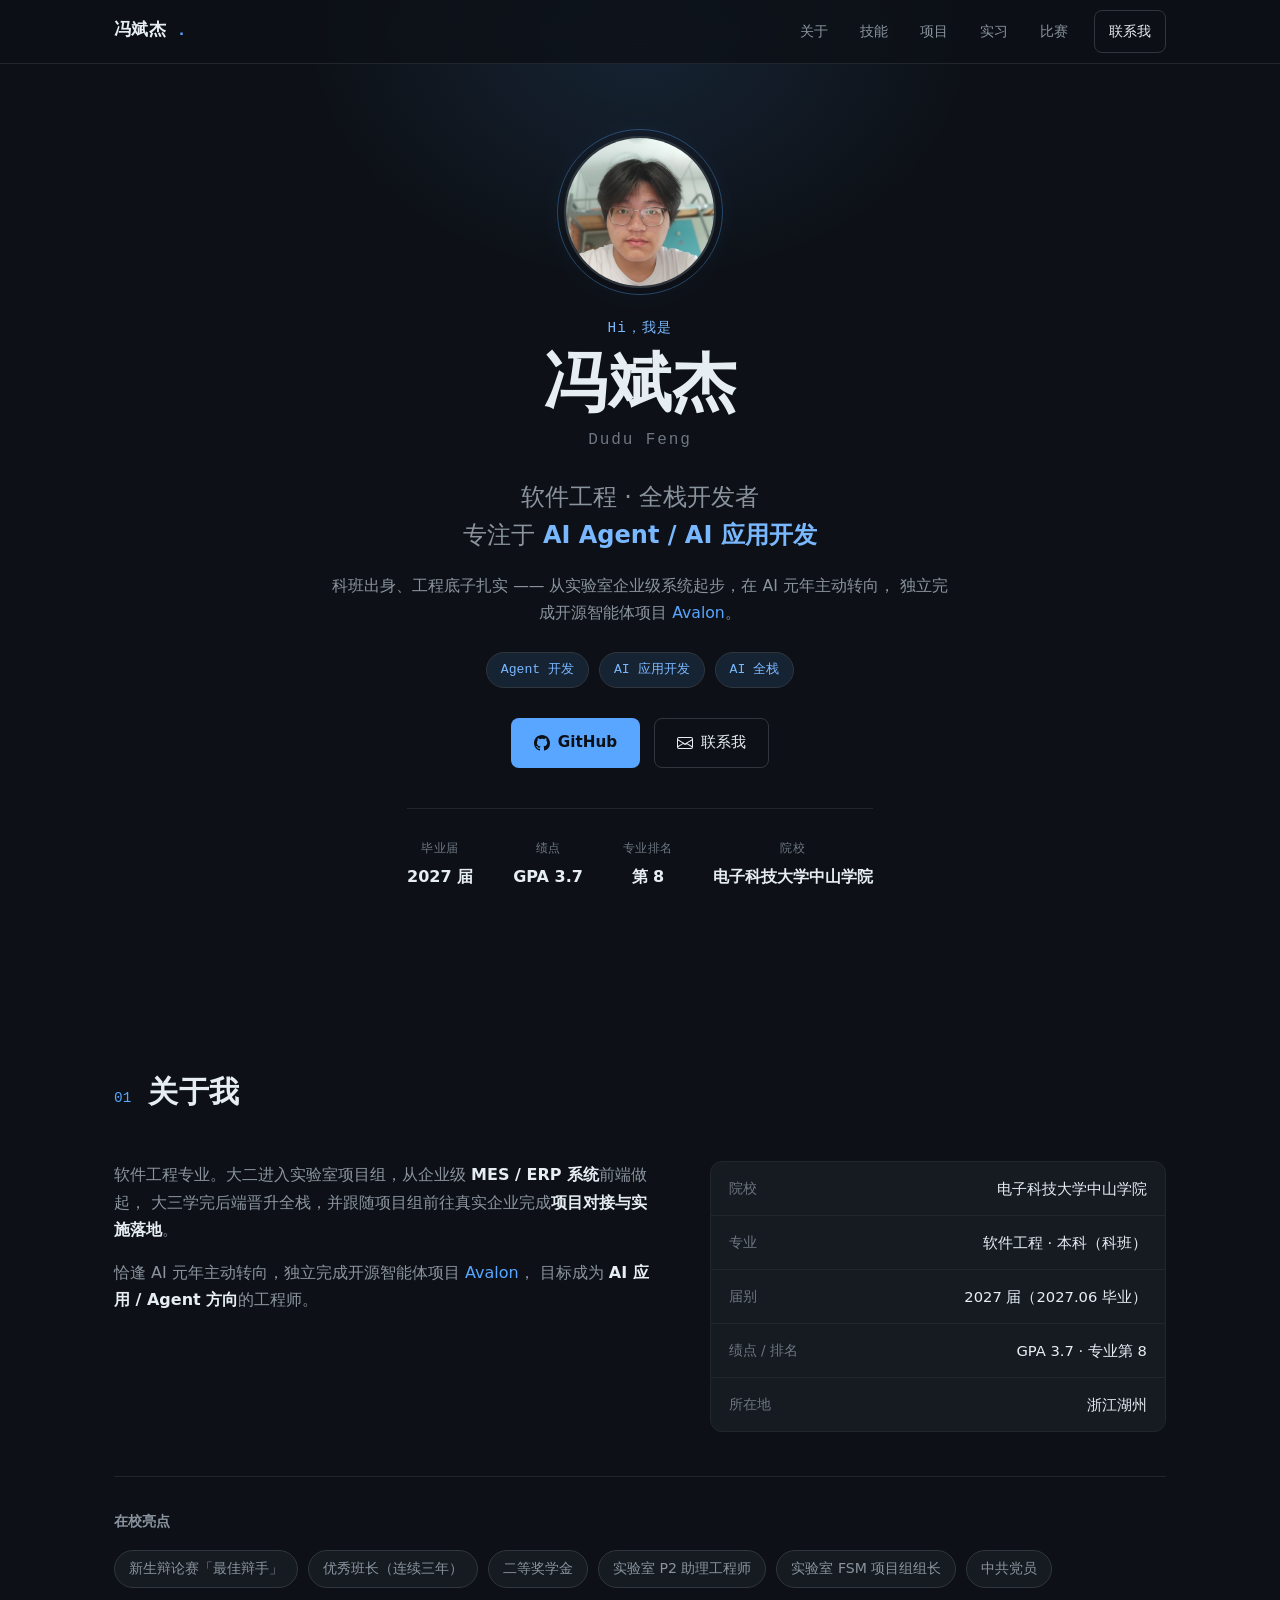
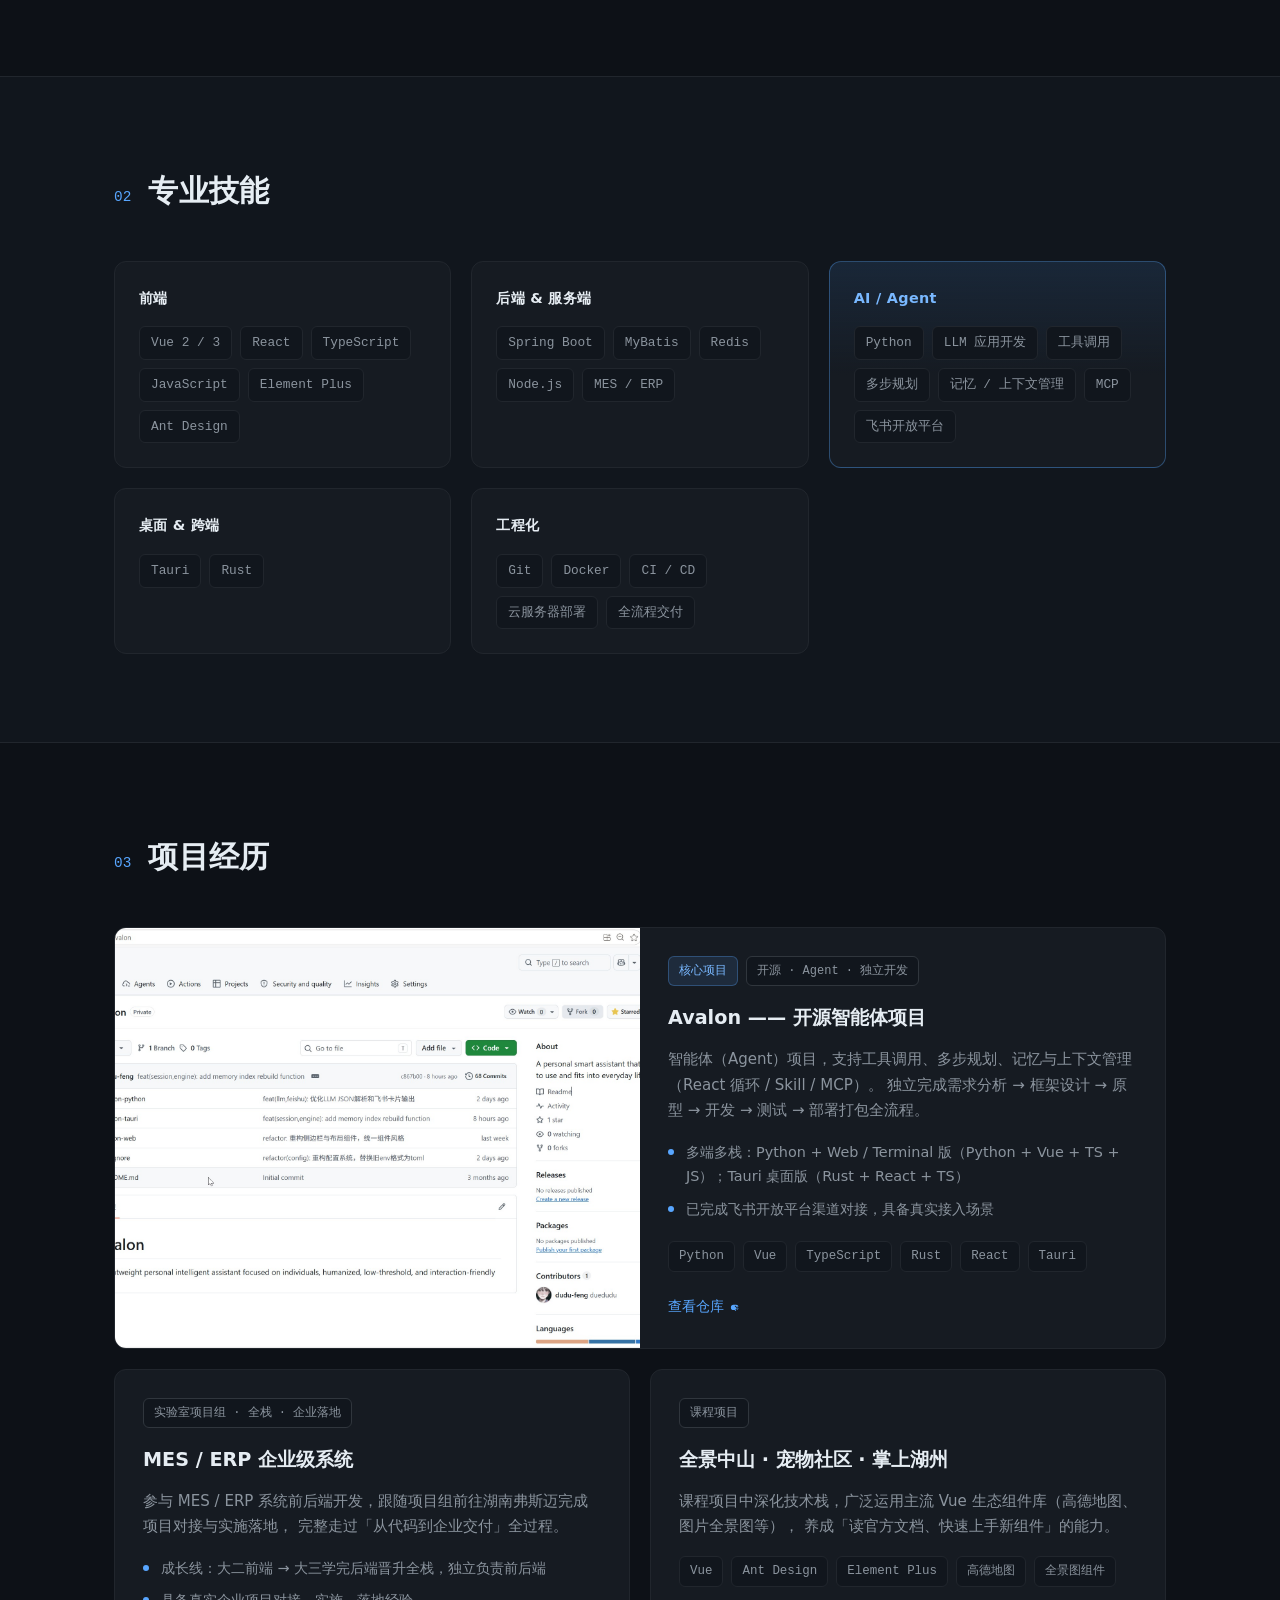
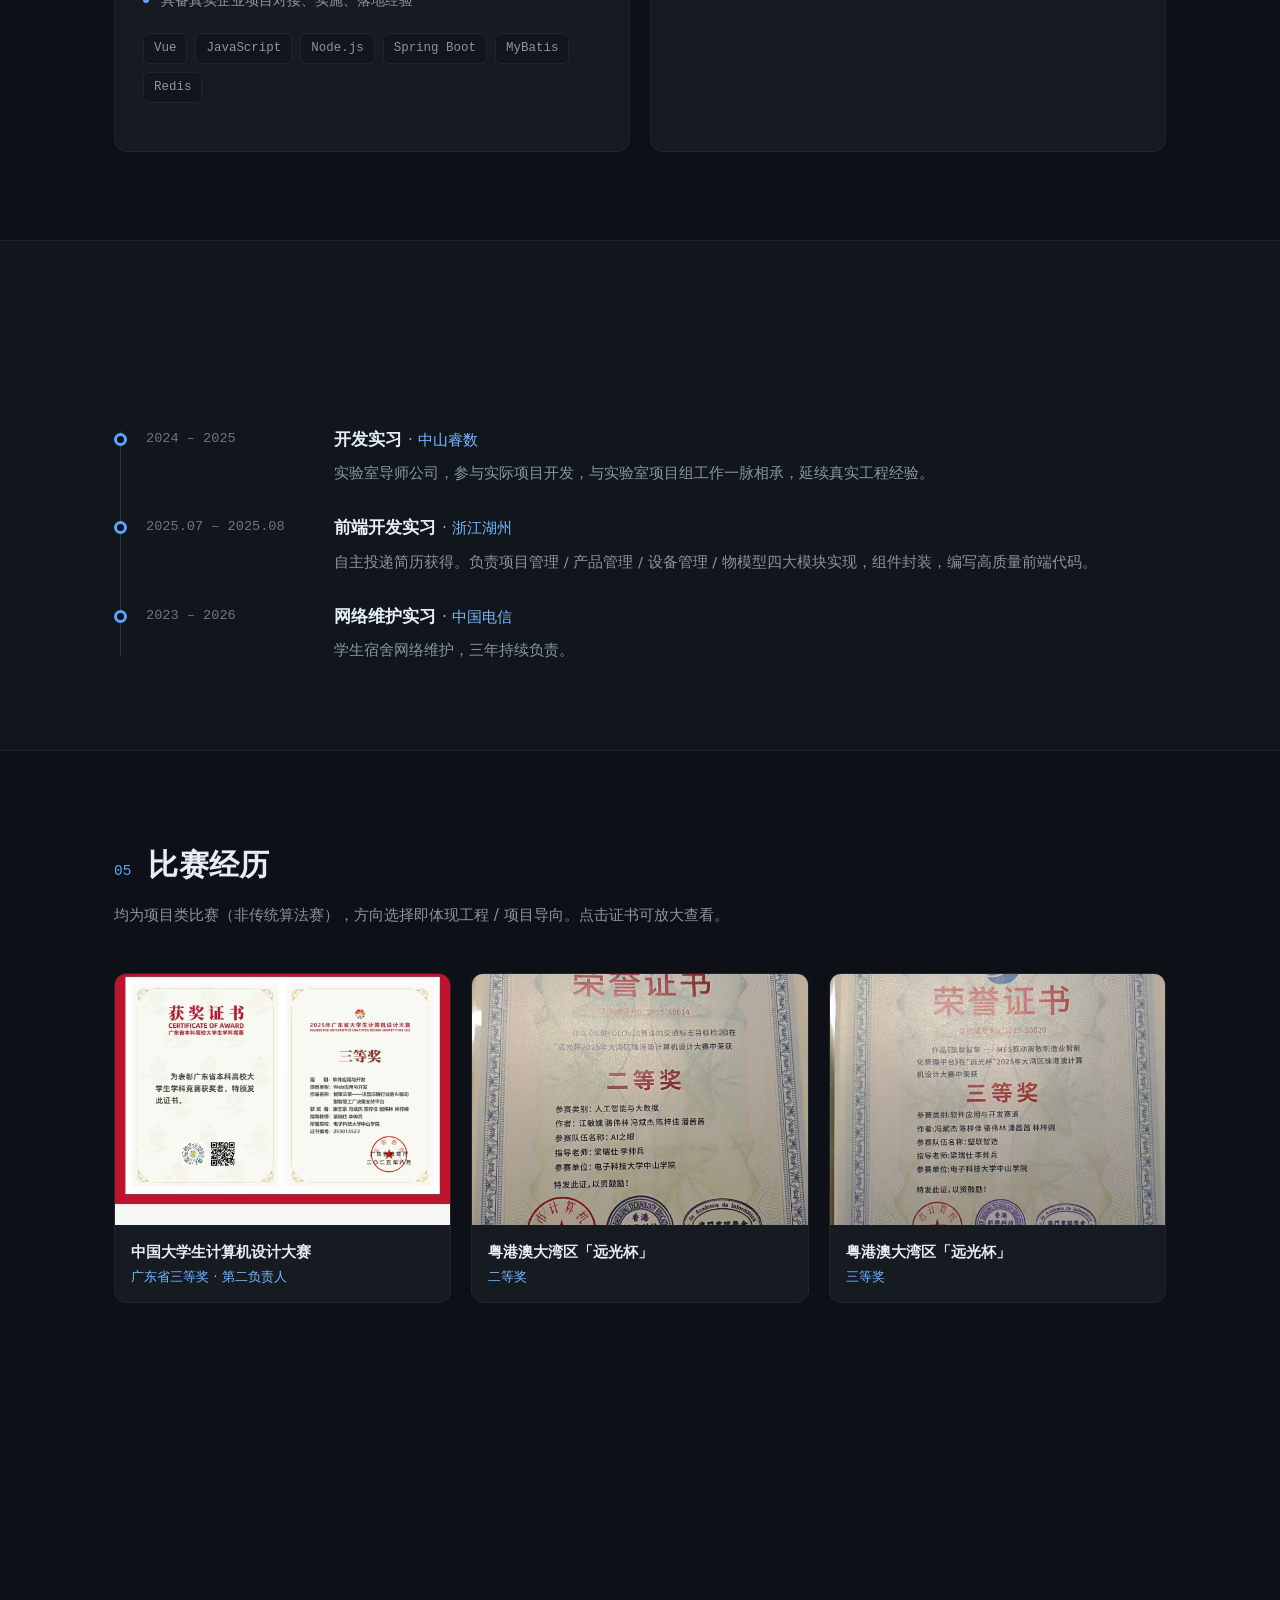
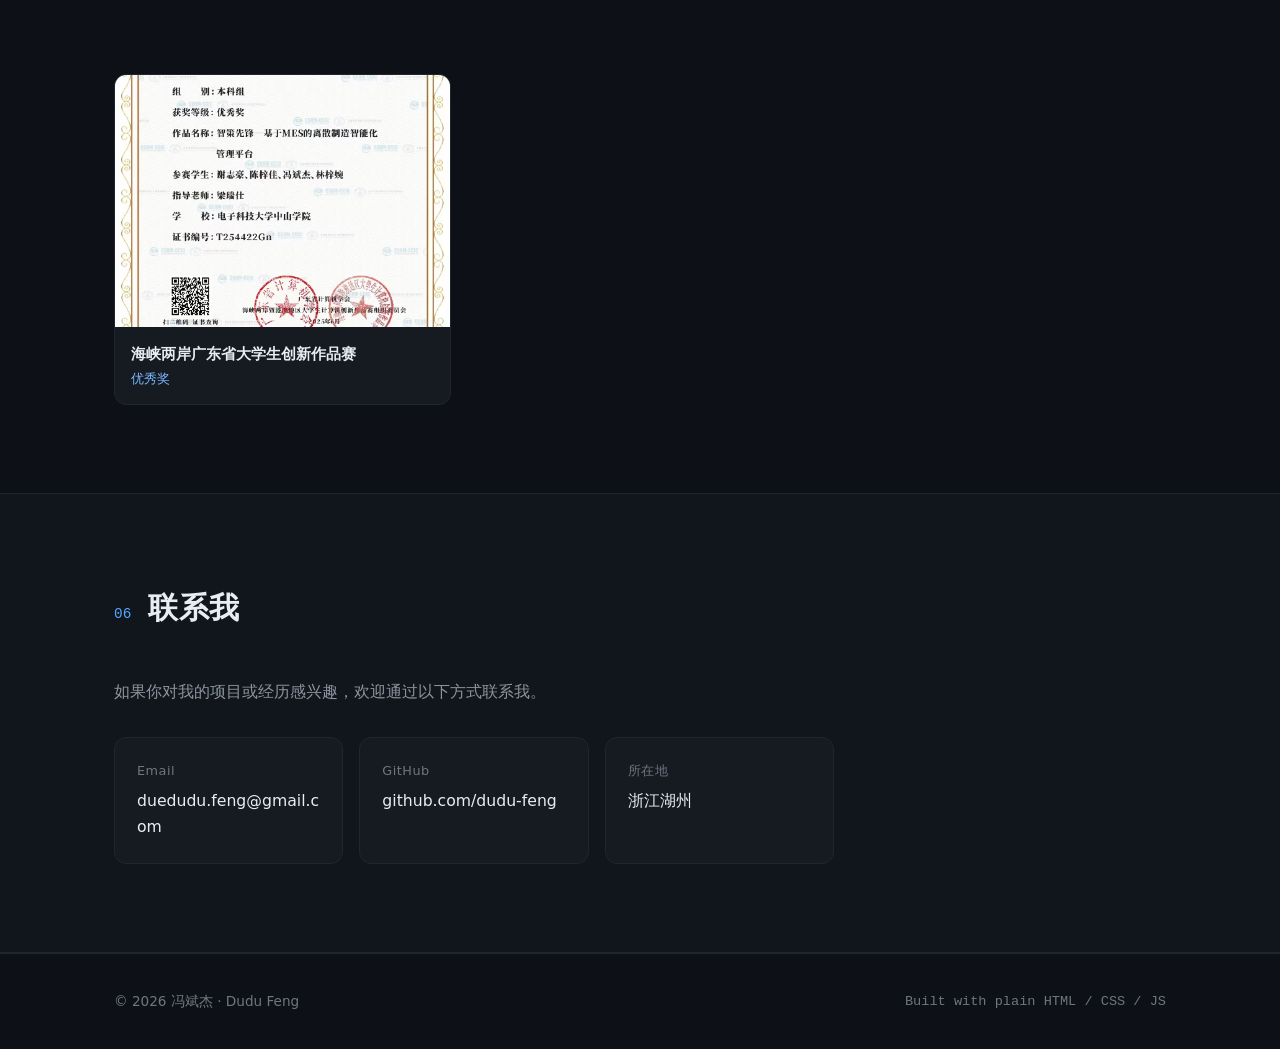
==== commit 51ae6d70: "refactor: 重构简历网站整体结构与样式 1.  重构项目目录，将源码移至根目录，新增doc/resume.md作为单一内容源 2.  重写JS脚本，优化滚动动画、导航高亮、灯箱等交互逻辑 3." ====
--- a/index.html
+++ b/index.html
@@ -1,446 +1,428 @@
 <!DOCTYPE html>
 <html lang="zh-CN">
 <head>
-  <meta charset="UTF-8">
-  <meta name="viewport" content="width=device-width, initial-scale=1.0">
-  <title>冯斌杰 | AI应用开发工程师</title>
-  <meta name="description" content="冯斌杰 — 2027届软件工程专业，专注AI智能体应用与全栈开发。Avalon智能体项目作者，技术栈覆盖 Python / Rust / Vue3 / React / TypeScript / Tauri。">
-  <link rel="icon" href="data:image/svg+xml,<svg xmlns='http://www.w3.org/2000/svg' viewBox='0 0 100 100'><text y='.9em' font-size='88' font-weight='bold' fill='%236366f1'>F</text></svg>">
-  <link rel="preconnect" href="https://fonts.googleapis.com">
-  <link rel="preconnect" href="https://fonts.gstatic.com" crossorigin>
-  <link href="https://fonts.googleapis.com/css2?family=Inter:wght@300;400;500;600;700;800;900&family=Noto+Sans+SC:wght@300;400;500;700;900&family=JetBrains+Mono:wght@400;500;600&display=swap" rel="stylesheet">
-  <link rel="stylesheet" href="css/style.css">
+  <meta charset="UTF-8" />
+  <meta name="viewport" content="width=device-width, initial-scale=1.0" />
+  <meta name="description" content="冯斌杰 —— 软件工程 · 全栈开发者，专注于 AI Agent / AI 应用开发。开源智能体项目 Avalon 作者。" />
+  <meta name="author" content="冯斌杰" />
+  <meta property="og:title" content="冯斌杰 · 个人简历" />
+  <meta property="og:description" content="软件工程 · 全栈开发者，专注于 AI Agent / AI 应用开发。" />
+  <meta property="og:type" content="website" />
+  <title>冯斌杰 · 个人简历</title>
+  <link rel="stylesheet" href="css/style.css" />
 </head>
 <body>
 
-  <div class="bg-mesh"></div>
-  <div class="bg-grid"></div>
-
-  <!-- ==================== Navbar ==================== -->
-  <nav class="navbar" id="navbar">
-    <div class="nav-container">
-      <a href="#hero" class="nav-logo">
-        <span class="logo-bracket"></span>dudu-feng<span class="logo-bracket"></span>
+  <!-- ===== 顶部导航 ===== -->
+  <header class="site-header" id="site-header">
+    <nav class="nav container" aria-label="主导航">
+      <a class="nav-brand" href="#home" aria-label="回到顶部">
+        <span class="nav-brand__name">冯斌杰</span>
+        <span class="nav-brand__dot">.</span>
       </a>
-      <ul class="nav-links" id="navLinks">
-        <li><a href="#about" class="nav-link">关于</a></li>
-        <li><a href="#skills" class="nav-link">技能</a></li>
-        <li><a href="#projects" class="nav-link">项目</a></li>
-        <li><a href="#experience" class="nav-link">经历</a></li>
-        <li><a href="#awards" class="nav-link">荣誉</a></li>
-        <li><a href="#contact" class="nav-link">联系</a></li>
+
+      <ul class="nav-links" id="nav-links">
+        <li><a class="nav-link" href="#about">关于</a></li>
+        <li><a class="nav-link" href="#skills">技能</a></li>
+        <li><a class="nav-link" href="#projects">项目</a></li>
+        <li><a class="nav-link" href="#experience">实习</a></li>
+        <li><a class="nav-link" href="#awards">比赛</a></li>
+        <li><a class="nav-link nav-link--cta" href="#contact">联系我</a></li>
       </ul>
-      <button class="nav-toggle" id="navToggle" aria-label="菜单">
-        <span></span><span></span><span></span>
+
+      <button class="nav-toggle" id="nav-toggle" aria-label="打开菜单" aria-expanded="false">
+        <span class="nav-toggle__bar"></span>
+        <span class="nav-toggle__bar"></span>
+        <span class="nav-toggle__bar"></span>
       </button>
+    </nav>
+  </header>
+
+  <main>
+    <!-- ===== 首屏 Hero ===== -->
+    <section class="hero" id="home">
+      <div class="container hero__inner">
+        <div class="hero__avatar-wrap">
+          <img class="hero__avatar" src="assets/fbj-类证件照自拍.jpg" alt="冯斌杰证件照" width="160" height="160" />
+        </div>
+
+        <p class="hero__eyebrow">Hi，我是</p>
+        <h1 class="hero__name">冯斌杰</h1>
+        <p class="hero__en">Dudu Feng</p>
+
+        <p class="hero__title">
+          软件工程 · 全栈开发者<br class="hero__title-br" />
+          专注于 <span class="hero__title-accent">AI Agent / AI 应用开发</span>
+        </p>
+
+        <p class="hero__desc">
+          科班出身、工程底子扎实 —— 从实验室企业级系统起步，在 AI 元年主动转向，
+          独立完成开源智能体项目 <a href="https://github.com/dudu-feng/Avalon" target="_blank" rel="noopener">Avalon</a>。
+        </p>
+
+        <ul class="hero__tags" aria-label="目标方向">
+          <li class="hero__tag">Agent 开发</li>
+          <li class="hero__tag">AI 应用开发</li>
+          <li class="hero__tag">AI 全栈</li>
+        </ul>
+
+        <div class="hero__actions">
+          <a class="btn btn--primary" href="https://github.com/dudu-feng" target="_blank" rel="noopener">
+            <svg class="btn__icon" viewBox="0 0 16 16" width="16" height="16" aria-hidden="true"><path fill="currentColor" d="M8 0C3.58 0 0 3.58 0 8c0 3.54 2.29 6.53 5.47 7.59.4.07.55-.17.55-.38 0-.19-.01-.82-.01-1.49-2.01.37-2.53-.49-2.69-.94-.09-.23-.48-.94-.82-1.13-.28-.15-.68-.52-.01-.53.63-.01 1.08.58 1.23.82.72 1.21 1.87.87 2.33.66.07-.52.28-.87.51-1.07-1.78-.2-3.64-.89-3.64-3.95 0-.87.31-1.59.82-2.15-.08-.2-.36-1.02.08-2.12 0 0 .67-.21 2.2.82.64-.18 1.32-.27 2-.27s1.36.09 2 .27c1.53-1.04 2.2-.82 2.2-.82.44 1.1.16 1.92.08 2.12.51.56.82 1.27.82 2.15 0 3.07-1.87 3.75-3.65 3.95.29.25.54.73.54 1.48 0 1.07-.01 1.93-.01 2.2 0 .21.15.46.55.38A8.01 8.01 0 0 0 16 8c0-4.42-3.58-8-8-8z"/></svg>
+            GitHub
+          </a>
+          <a class="btn btn--ghost" href="#contact">
+            <svg class="btn__icon" viewBox="0 0 16 16" width="16" height="16" aria-hidden="true"><path fill="currentColor" d="M0 4a2 2 0 0 1 2-2h12a2 2 0 0 1 2 2v8a2 2 0 0 1-2 2H2a2 2 0 0 1-2-2V4zm2-1a1 1 0 0 0-1 1v.217l7 4.2 7-4.2V4a1 1 0 0 0-1-1H2zm13 2.383-4.758 2.855L15 11.114V5.383zm-.034 6.878-5.03-3.018L8 10.11l-1.936-1.162L1.034 12.26A1 1 0 0 0 2 13h12a1 1 0 0 0 .966-.739zM1 11.114l4.758-2.876L1 5.383v5.731z"/></svg>
+            联系我
+          </a>
+        </div>
+
+        <dl class="hero__facts" aria-label="关键信息">
+          <div class="hero__fact"><dt>毕业届</dt><dd>2027 届</dd></div>
+          <div class="hero__fact"><dt>绩点</dt><dd>GPA 3.7</dd></div>
+          <div class="hero__fact"><dt>专业排名</dt><dd>第 8</dd></div>
+          <div class="hero__fact"><dt>院校</dt><dd>电子科技大学中山学院</dd></div>
+        </dl>
+      </div>
+    </section>
+
+    <!-- ===== 关于我 ===== -->
+    <section class="section" id="about">
+      <div class="container">
+        <div class="section__head">
+          <span class="section__index">01</span>
+          <h2 class="section__title">关于我</h2>
+        </div>
+
+        <div class="about__grid">
+          <div class="about__bio">
+            <p>
+              软件工程专业。大二进入实验室项目组，从企业级 <strong>MES / ERP 系统</strong>前端做起，
+              大三学完后端晋升全栈，并跟随项目组前往真实企业完成<strong>项目对接与实施落地</strong>。
+            </p>
+            <p>
+              恰逢 AI 元年主动转向，独立完成开源智能体项目 <a href="https://github.com/dudu-feng/Avalon" target="_blank" rel="noopener">Avalon</a>，
+              目标成为 <strong>AI 应用 / Agent 方向</strong>的工程师。
+            </p>
+          </div>
+
+          <ul class="about__facts">
+            <li class="about__fact"><span class="about__fact-label">院校</span><span class="about__fact-value">电子科技大学中山学院</span></li>
+            <li class="about__fact"><span class="about__fact-label">专业</span><span class="about__fact-value">软件工程 · 本科（科班）</span></li>
+            <li class="about__fact"><span class="about__fact-label">届别</span><span class="about__fact-value">2027 届（2027.06 毕业）</span></li>
+            <li class="about__fact"><span class="about__fact-label">绩点 / 排名</span><span class="about__fact-value">GPA 3.7 · 专业第 8</span></li>
+            <li class="about__fact"><span class="about__fact-label">所在地</span><span class="about__fact-value">浙江湖州</span></li>
+          </ul>
+        </div>
+
+        <div class="about__highlights">
+          <h3 class="about__highlights-title">在校亮点</h3>
+          <ul class="about__highlight-tags">
+            <li>新生辩论赛「最佳辩手」</li>
+            <li>优秀班长（连续三年）</li>
+            <li>二等奖学金</li>
+            <li>实验室 P2 助理工程师</li>
+            <li>实验室 FSM 项目组组长</li>
+            <li>中共党员</li>
+          </ul>
+        </div>
+      </div>
+    </section>
+
+    <!-- ===== 专业技能 ===== -->
+    <section class="section section--alt" id="skills">
+      <div class="container">
+        <div class="section__head">
+          <span class="section__index">02</span>
+          <h2 class="section__title">专业技能</h2>
+        </div>
+
+        <div class="skills__grid">
+          <article class="skill-group">
+            <h3 class="skill-group__title">前端</h3>
+            <ul class="skill-group__tags">
+              <li>Vue 2 / 3</li>
+              <li>React</li>
+              <li>TypeScript</li>
+              <li>JavaScript</li>
+              <li>Element Plus</li>
+              <li>Ant Design</li>
+            </ul>
+          </article>
+
+          <article class="skill-group">
+            <h3 class="skill-group__title">后端 &amp; 服务端</h3>
+            <ul class="skill-group__tags">
+              <li>Spring Boot</li>
+              <li>MyBatis</li>
+              <li>Redis</li>
+              <li>Node.js</li>
+              <li>MES / ERP</li>
+            </ul>
+          </article>
+
+          <article class="skill-group skill-group--accent">
+            <h3 class="skill-group__title">AI / Agent</h3>
+            <ul class="skill-group__tags">
+              <li>Python</li>
+              <li>LLM 应用开发</li>
+              <li>工具调用</li>
+              <li>多步规划</li>
+              <li>记忆 / 上下文管理</li>
+              <li>MCP</li>
+              <li>飞书开放平台</li>
+            </ul>
+          </article>
+
+          <article class="skill-group">
+            <h3 class="skill-group__title">桌面 &amp; 跨端</h3>
+            <ul class="skill-group__tags">
+              <li>Tauri</li>
+              <li>Rust</li>
+            </ul>
+          </article>
+
+          <article class="skill-group">
+            <h3 class="skill-group__title">工程化</h3>
+            <ul class="skill-group__tags">
+              <li>Git</li>
+              <li>Docker</li>
+              <li>CI / CD</li>
+              <li>云服务器部署</li>
+              <li>全流程交付</li>
+            </ul>
+          </article>
+        </div>
+      </div>
+    </section>
+
+    <!-- ===== 项目经历 ===== -->
+    <section class="section" id="projects">
+      <div class="container">
+        <div class="section__head">
+          <span class="section__index">03</span>
+          <h2 class="section__title">项目经历</h2>
+        </div>
+
+        <div class="projects__grid">
+          <!-- Avalon 置顶大卡片 -->
+          <article class="project-card project-card--featured">
+            <div class="project-card__media">
+              <img src="assets/Avalon-github仓库截屏.jpg" alt="Avalon 开源智能体项目 GitHub 仓库截屏" loading="lazy" />
+            </div>
+            <div class="project-card__body">
+              <div class="project-card__meta">
+                <span class="project-card__badge">核心项目</span>
+                <span class="project-card__badge project-card__badge--muted">开源 · Agent · 独立开发</span>
+              </div>
+              <h3 class="project-card__title">Avalon —— 开源智能体项目</h3>
+              <p class="project-card__desc">
+                智能体（Agent）项目，支持工具调用、多步规划、记忆与上下文管理（React 循环 / Skill / MCP）。
+                独立完成需求分析 → 框架设计 → 原型 → 开发 → 测试 → 部署打包全流程。
+              </p>
+              <ul class="project-card__points">
+                <li>多端多栈：Python + Web / Terminal 版（Python + Vue + TS + JS）；Tauri 桌面版（Rust + React + TS）</li>
+                <li>已完成飞书开放平台渠道对接，具备真实接入场景</li>
+              </ul>
+              <div class="project-card__stack">
+                <span>Python</span><span>Vue</span><span>TypeScript</span><span>Rust</span><span>React</span><span>Tauri</span>
+              </div>
+              <a class="project-card__link" href="https://github.com/dudu-feng/Avalon" target="_blank" rel="noopener">
+                查看仓库 <svg viewBox="0 0 16 16" width="14" height="14" aria-hidden="true"><path fill="currentColor" d="M6.354 5.5H4a3 3 0 0 0 0 6h3a3 3 0 0 0 2.83-2H9a1 1 0 0 1 0-2h.83A3 3 0 0 0 7 5.5H6.354zm-.708 1.854a.5.5 0 1 1 .708-.708l2.5 2.5a.5.5 0 0 1 0 .708l-2.5 2.5a.5.5 0 0 1-.708-.708L7.793 9.5 5.646 7.354z"/></svg>
+              </a>
+            </div>
+          </article>
+
+          <!-- MES / ERP -->
+          <article class="project-card">
+            <div class="project-card__body">
+              <div class="project-card__meta">
+                <span class="project-card__badge project-card__badge--muted">实验室项目组 · 全栈 · 企业落地</span>
+              </div>
+              <h3 class="project-card__title">MES / ERP 企业级系统</h3>
+              <p class="project-card__desc">
+                参与 MES / ERP 系统前后端开发，跟随项目组前往湖南弗斯迈完成项目对接与实施落地，
+                完整走过「从代码到企业交付」全过程。
+              </p>
+              <ul class="project-card__points">
+                <li>成长线：大二前端 → 大三学完后端晋升全栈，独立负责前后端</li>
+                <li>具备真实企业项目对接、实施、落地经验</li>
+              </ul>
+              <div class="project-card__stack">
+                <span>Vue</span><span>JavaScript</span><span>Node.js</span><span>Spring Boot</span><span>MyBatis</span><span>Redis</span>
+              </div>
+            </div>
+          </article>
+
+          <!-- 课程项目 -->
+          <article class="project-card">
+            <div class="project-card__body">
+              <div class="project-card__meta">
+                <span class="project-card__badge project-card__badge--muted">课程项目</span>
+              </div>
+              <h3 class="project-card__title">全景中山 · 宠物社区 · 掌上湖州</h3>
+              <p class="project-card__desc">
+                课程项目中深化技术栈，广泛运用主流 Vue 生态组件库（高德地图、图片全景图等），
+                养成「读官方文档、快速上手新组件」的能力。
+              </p>
+              <div class="project-card__stack">
+                <span>Vue</span><span>Ant Design</span><span>Element Plus</span><span>高德地图</span><span>全景图组件</span>
+              </div>
+            </div>
+          </article>
+        </div>
+      </div>
+    </section>
+
+    <!-- ===== 实习经历 ===== -->
+    <section class="section section--alt" id="experience">
+      <div class="container">
+        <div class="section__head">
+          <span class="section__index">04</span>
+          <h2 class="section__title">实习经历</h2>
+        </div>
+
+        <ol class="timeline">
+          <li class="timeline__item">
+            <div class="timeline__period">2024 – 2025</div>
+            <div class="timeline__body">
+              <h3 class="timeline__title">开发实习 <span class="timeline__org">· 中山睿数</span></h3>
+              <p class="timeline__desc">实验室导师公司，参与实际项目开发，与实验室项目组工作一脉相承，延续真实工程经验。</p>
+            </div>
+          </li>
+
+          <li class="timeline__item">
+            <div class="timeline__period">2025.07 – 2025.08</div>
+            <div class="timeline__body">
+              <h3 class="timeline__title">前端开发实习 <span class="timeline__org">· 浙江湖州</span></h3>
+              <p class="timeline__desc">自主投递简历获得。负责项目管理 / 产品管理 / 设备管理 / 物模型四大模块实现，组件封装，编写高质量前端代码。</p>
+            </div>
+          </li>
+
+          <li class="timeline__item">
+            <div class="timeline__period">2023 – 2026</div>
+            <div class="timeline__body">
+              <h3 class="timeline__title">网络维护实习 <span class="timeline__org">· 中国电信</span></h3>
+              <p class="timeline__desc">学生宿舍网络维护，三年持续负责。</p>
+            </div>
+          </li>
+        </ol>
+      </div>
+    </section>
+
+    <!-- ===== 比赛经历 ===== -->
+    <section class="section" id="awards">
+      <div class="container">
+        <div class="section__head">
+          <span class="section__index">05</span>
+          <h2 class="section__title">比赛经历</h2>
+          <p class="section__subtitle">均为项目类比赛（非传统算法赛），方向选择即体现工程 / 项目导向。点击证书可放大查看。</p>
+        </div>
+
+        <div class="awards__grid">
+          <figure class="award-card" data-lightbox="assets/2025计算机设计大赛-广东省三等奖.jpg">
+            <img src="assets/2025计算机设计大赛-广东省三等奖.jpg" alt="中国大学生计算机设计大赛 广东省三等奖" loading="lazy" />
+            <figcaption class="award-card__caption">
+              <span class="award-card__name">中国大学生计算机设计大赛</span>
+              <span class="award-card__prize">广东省三等奖 · 第二负责人</span>
+            </figcaption>
+          </figure>
+
+          <figure class="award-card" data-lightbox="assets/粤港澳大湾区远光杯-二等奖.jpg">
+            <img src="assets/粤港澳大湾区远光杯-二等奖.jpg" alt="粤港澳大湾区远光杯 二等奖" loading="lazy" />
+            <figcaption class="award-card__caption">
+              <span class="award-card__name">粤港澳大湾区「远光杯」</span>
+              <span class="award-card__prize">二等奖</span>
+            </figcaption>
+          </figure>
+
+          <figure class="award-card" data-lightbox="assets/粤港澳大湾区远光杯-三等奖.jpg">
+            <img src="assets/粤港澳大湾区远光杯-三等奖.jpg" alt="粤港澳大湾区远光杯 三等奖" loading="lazy" />
+            <figcaption class="award-card__caption">
+              <span class="award-card__name">粤港澳大湾区「远光杯」</span>
+              <span class="award-card__prize">三等奖</span>
+            </figcaption>
+          </figure>
+
+          <figure class="award-card" data-lightbox="assets/2025大学生创新大赛-校级铜奖.jpg">
+            <img src="assets/2025大学生创新大赛-校级铜奖.jpg" alt="大学生创新大赛 校级铜奖" loading="lazy" />
+            <figcaption class="award-card__caption">
+              <span class="award-card__name">大学生创新大赛</span>
+              <span class="award-card__prize">校级铜奖</span>
+            </figcaption>
+          </figure>
+
+          <figure class="award-card" data-lightbox="assets/2025大学生创新大赛-院级一等奖.jpg">
+            <img src="assets/2025大学生创新大赛-院级一等奖.jpg" alt="大学生创新大赛 院级一等奖" loading="lazy" />
+            <figcaption class="award-card__caption">
+              <span class="award-card__name">大学生创新大赛</span>
+              <span class="award-card__prize">院级一等奖</span>
+            </figcaption>
+          </figure>
+
+          <figure class="award-card" data-lightbox="assets/2025大学生创新训练计划-校级立项.jpg">
+            <img src="assets/2025大学生创新训练计划-校级立项.jpg" alt="大学生创新训练计划 校级立项" loading="lazy" />
+            <figcaption class="award-card__caption">
+              <span class="award-card__name">大学生创新训练计划</span>
+              <span class="award-card__prize">校级立项</span>
+            </figcaption>
+          </figure>
+
+          <figure class="award-card" data-lightbox="assets/2025海峡两岸广东省大学生创新作品赛-优秀奖.jpg">
+            <img src="assets/2025海峡两岸广东省大学生创新作品赛-优秀奖.jpg" alt="海峡两岸广东省大学生创新作品赛 优秀奖" loading="lazy" />
+            <figcaption class="award-card__caption">
+              <span class="award-card__name">海峡两岸广东省大学生创新作品赛</span>
+              <span class="award-card__prize">优秀奖</span>
+            </figcaption>
+          </figure>
+        </div>
+      </div>
+    </section>
+
+    <!-- ===== 联系 ===== -->
+    <section class="section section--alt" id="contact">
+      <div class="container">
+        <div class="section__head">
+          <span class="section__index">06</span>
+          <h2 class="section__title">联系我</h2>
+        </div>
+
+        <div class="contact">
+          <p class="contact__lead">如果你对我的项目或经历感兴趣，欢迎通过以下方式联系我。</p>
+
+          <div class="contact__links">
+            <a class="contact__card" href="mailto:duedudu.feng@gmail.com">
+              <span class="contact__card-label">Email</span>
+              <span class="contact__card-value">duedudu.feng@gmail.com</span>
+            </a>
+            <a class="contact__card" href="https://github.com/dudu-feng" target="_blank" rel="noopener">
+              <span class="contact__card-label">GitHub</span>
+              <span class="contact__card-value">github.com/dudu-feng</span>
+            </a>
+            <div class="contact__card contact__card--static">
+              <span class="contact__card-label">所在地</span>
+              <span class="contact__card-value">浙江湖州</span>
+            </div>
+          </div>
+        </div>
+      </div>
+    </section>
+  </main>
+
+  <!-- ===== 页脚 ===== -->
+  <footer class="site-footer">
+    <div class="container site-footer__inner">
+      <p>© 2026 冯斌杰 · Dudu Feng</p>
+      <p class="site-footer__hint">Built with plain HTML / CSS / JS</p>
     </div>
-  </nav>
-
-  <!-- ==================== Hero ==================== -->
-  <section id="hero" class="hero">
-    <div class="hero-content">
-      <p class="hero-greeting">你好，我是</p>
-      <h1 class="hero-name">冯斌杰</h1>
-      <h2 class="hero-title"><span class="gradient-text">AI应用开发工程师</span></h2>
-      <p class="hero-desc">2027届软件工程 · 专注智能体应用与全栈开发</p>
-      <div class="hero-tags">
-        <span class="hero-tag">Python</span>
-        <span class="hero-tag">Vue3</span>
-        <span class="hero-tag">React</span>
-        <span class="hero-tag">TypeScript</span>
-        <span class="hero-tag">Rust</span>
-        <span class="hero-tag">Tauri</span>
-      </div>
-      <div class="hero-actions">
-        <a href="#projects" class="btn btn-primary">查看项目</a>
-        <a href="#contact" class="btn btn-outline">联系我</a>
-      </div>
-      <div class="hero-social">
-        <a href="https://github.com/dudu-feng" target="_blank" rel="noopener" class="social-link" aria-label="GitHub">
-          <svg width="22" height="22" viewBox="0 0 24 24" fill="currentColor"><path d="M12 0C5.37 0 0 5.37 0 12c0 5.31 3.435 9.795 8.205 11.385.6.105.825-.255.825-.57 0-.285-.015-1.23-.015-2.235-3.015.555-3.795-.735-4.035-1.41-.135-.345-.72-1.41-1.23-1.695-.42-.225-1.02-.78-.015-.795.945-.015 1.62.87 1.845 1.23 1.08 1.815 2.805 1.305 3.495.99.105-.78.42-1.305.765-1.605-2.67-.3-5.46-1.335-5.46-5.925 0-1.305.465-2.385 1.23-3.225-.12-.3-.54-1.515.12-3.15 0 0 1.005-.315 3.3 1.23.96-.27 1.98-.405 3-.405s2.04.135 3 .405c2.295-1.56 3.3-1.23 3.3-1.23.66 1.635.24 2.85.12 3.15.765.84 1.23 1.905 1.23 3.225 0 4.605-2.805 5.625-5.475 5.925.435.375.81 1.095.81 2.22 0 1.605-.015 2.895-.015 3.3 0 .315.225.69.825.57C20.565 21.795 24 17.31 24 12c0-6.63-5.37-12-12-12z"/></svg>
-        </a>
-      </div>
-    </div>
-    <a href="#about" class="hero-scroll">
-      <span>向下滚动</span>
-      <div class="scroll-line"></div>
-    </a>
-  </section>
-
-  <!-- ==================== About ==================== -->
-  <section id="about" class="section">
-    <div class="container">
-      <div class="section-header reveal">
-        <span class="section-label">01</span>
-        <h2 class="section-title">关于我</h2>
-      </div>
-      <div class="about-grid">
-        <div class="about-text reveal">
-          <p>软件工程专业科班出身，具备扎实的计算机基础与工程能力。熟悉从需求分析到上线部署的完整开发流程，拥有全栈开发经验。</p>
-          <p>近两年聚焦 <strong>AI 智能体（Agent）应用开发</strong>，主导设计并开发了多端智能体项目 <strong>Avalon</strong>，覆盖 Web 端与桌面端，技术栈横跨 Python、Rust、Vue、React 与 TypeScript。</p>
-          <p>热衷将前沿 AI 能力落地到实际产品中，追求工程化与用户体验的平衡。</p>
-        </div>
-        <div class="about-info reveal">
-          <div class="info-item">
-            <span class="info-label">学校</span>
-            <span class="info-value">电子科技大学中山学院</span>
-          </div>
-          <div class="info-item">
-            <span class="info-label">学院</span>
-            <span class="info-value">计算机学院</span>
-          </div>
-          <div class="info-item">
-            <span class="info-label">专业</span>
-            <span class="info-value">软件工程</span>
-          </div>
-          <div class="info-item">
-            <span class="info-label">毕业</span>
-            <span class="info-value">2027届</span>
-          </div>
-          <div class="info-item">
-            <span class="info-label">方向</span>
-            <span class="info-value">AI应用 / Agent开发</span>
-          </div>
-          <div class="info-item">
-            <span class="info-label">所在地</span>
-            <span class="info-value">广东 · 中山</span>
-          </div>
-        </div>
-      </div>
-    </div>
-  </section>
-
-  <!-- ==================== Skills ==================== -->
-  <section id="skills" class="section">
-    <div class="container">
-      <div class="section-header reveal">
-        <span class="section-label">02</span>
-        <h2 class="section-title">技术栈</h2>
-      </div>
-      <div class="skills-grid">
-        <div class="skill-card reveal">
-          <div class="skill-icon">AI</div>
-          <h3 class="skill-category">AI / Agent 开发</h3>
-          <div class="skill-tags">
-            <span class="tag">Python</span>
-            <span class="tag">LLM API 集成</span>
-            <span class="tag">智能体架构设计</span>
-            <span class="tag">提示词工程</span>
-            <span class="tag">RAG</span>
-          </div>
-        </div>
-        <div class="skill-card reveal">
-          <div class="skill-icon">FE</div>
-          <h3 class="skill-category">前端开发</h3>
-          <div class="skill-tags">
-            <span class="tag">Vue3</span>
-            <span class="tag">React</span>
-            <span class="tag">TypeScript</span>
-            <span class="tag">HTML5</span>
-            <span class="tag">CSS3</span>
-            <span class="tag">TailwindCSS</span>
-          </div>
-        </div>
-        <div class="skill-card reveal">
-          <div class="skill-icon">BE</div>
-          <h3 class="skill-category">后端开发</h3>
-          <div class="skill-tags">
-            <span class="tag">SpringBoot</span>
-            <span class="tag">Rust</span>
-            <span class="tag">Python FastAPI</span>
-            <span class="tag">RESTful API</span>
-            <span class="tag">MySQL</span>
-          </div>
-        </div>
-        <div class="skill-card reveal">
-          <div class="skill-icon">DT</div>
-          <h3 class="skill-category">桌面应用 & 工具链</h3>
-          <div class="skill-tags">
-            <span class="tag">Tauri</span>
-            <span class="tag">Git</span>
-            <span class="tag">Docker</span>
-            <span class="tag">Linux</span>
-            <span class="tag">GitHub Actions</span>
-            <span class="tag">CI/CD</span>
-          </div>
-        </div>
-      </div>
-    </div>
-  </section>
-
-  <!-- ==================== Projects ==================== -->
-  <section id="projects" class="section">
-    <div class="container">
-      <div class="section-header reveal">
-        <span class="section-label">03</span>
-        <h2 class="section-title">项目作品</h2>
-      </div>
-      <div class="project-card reveal">
-        <div class="project-header">
-          <h3 class="project-name">Avalon</h3>
-          <span class="project-type">个人智能体项目</span>
-        </div>
-        <p class="project-desc">
-          多端智能体应用平台，提供跨平台一致的 AI 助手体验。项目同时维护 Web 端与桌面端两个版本，
-          后端统一使用 Python 构建，Web 端采用 Vue3 + TypeScript，桌面端采用 Tauri（Rust 后端 + React + TypeScript 前端）。
-        </p>
-        <div class="project-arch">
-          <div class="arch-item">
-            <span class="arch-label">后端</span>
-            <span class="arch-value">Python</span>
-          </div>
-          <div class="arch-item">
-            <span class="arch-label">Web 端</span>
-            <span class="arch-value">Vue3 + TypeScript</span>
-          </div>
-          <div class="arch-item">
-            <span class="arch-label">桌面端</span>
-            <span class="arch-value">Tauri (Rust + React + TS)</span>
-          </div>
-        </div>
-        <div class="project-tech">
-          <span class="tag tag-highlight">Python</span>
-          <span class="tag tag-highlight">Vue3</span>
-          <span class="tag tag-highlight">React</span>
-          <span class="tag tag-highlight">TypeScript</span>
-          <span class="tag tag-highlight">Rust</span>
-          <span class="tag tag-highlight">Tauri</span>
-        </div>
-        <div class="project-features">
-          <div class="feature-item">
-            <span class="feature-dot"></span>
-            <span>多端统一后端，一套 API 服务 Web 与桌面客户端</span>
-          </div>
-          <div class="feature-item">
-            <span class="feature-dot"></span>
-            <span>桌面端基于 Tauri，轻量高性能，Rust 后端保障安全与性能</span>
-          </div>
-          <div class="feature-item">
-            <span class="feature-dot"></span>
-            <span>前后端全 TypeScript 类型安全</span>
-          </div>
-        </div>
-      </div>
-    </div>
-  </section>
-
-  <!-- ==================== Experience ==================== -->
-  <section id="experience" class="section">
-    <div class="container">
-      <div class="section-header reveal">
-        <span class="section-label">04</span>
-        <h2 class="section-title">经历</h2>
-      </div>
-      <div class="timeline">
-        <div class="timeline-item reveal">
-          <div class="timeline-marker"></div>
-          <div class="timeline-content glass-card">
-            <span class="timeline-period">2024.09 — 至今</span>
-            <h3 class="timeline-title">P2 助理工程师</h3>
-            <span class="timeline-org">软件系统与智能算法工作室 · 导师：张磊</span>
-            <p class="timeline-desc">通过 4 个月考核期获晋升认定。参与智能算法相关研发工作，持续深耕 AI 应用方向。</p>
-            <div class="timeline-img">
-              <img src="assets/实验室团队建设与颁奖-留影纪念.jpg" alt="实验室团队建设与颁奖" loading="lazy">
-            </div>
-          </div>
-        </div>
-        <div class="timeline-item reveal">
-          <div class="timeline-marker"></div>
-          <div class="timeline-content glass-card">
-            <span class="timeline-period">大二期间</span>
-            <h3 class="timeline-title">项目对接与实施</h3>
-            <span class="timeline-org">湖南弗斯迈（出差）</span>
-            <p class="timeline-desc">赴湖南弗斯迈现场参与项目对接与实施，负责需求沟通、系统部署与问题排查。</p>
-            <div class="timeline-img">
-              <img src="assets/湖南弗斯迈出差-项目对接与实施01.jpg" alt="项目对接与实施现场" loading="lazy">
-            </div>
-          </div>
-        </div>
-        <div class="timeline-item reveal">
-          <div class="timeline-marker"></div>
-          <div class="timeline-content glass-card">
-            <span class="timeline-period">大二暑期</span>
-            <h3 class="timeline-title">暑期实习</h3>
-            <span class="timeline-org">企业实习</span>
-            <p class="timeline-desc">参与企业级项目开发，积累实际工程经验，熟悉团队协作流程与项目管理规范。</p>
-            <div class="timeline-img">
-              <img src="assets/大二暑期实习-01.jpg" alt="暑期实习" loading="lazy">
-            </div>
-          </div>
-        </div>
-      </div>
-    </div>
-  </section>
-
-  <!-- ==================== Awards ==================== -->
-  <section id="awards" class="section">
-    <div class="container">
-      <div class="section-header reveal">
-        <span class="section-label">05</span>
-        <h2 class="section-title">荣誉与获奖</h2>
-      </div>
-      <div class="awards-filter reveal">
-        <button class="filter-btn active" data-filter="all">全部</button>
-        <button class="filter-btn" data-filter="competition">竞赛</button>
-        <button class="filter-btn" data-filter="honor">荣誉</button>
-        <button class="filter-btn" data-filter="scholarship">奖学金</button>
-      </div>
-      <div class="awards-grid" id="awardsGrid">
-        <div class="award-card reveal" data-category="competition">
-          <div class="award-img"><img src="assets/2025海峡两岸广东省大学生创新作品赛-优秀奖.jpg" alt="海峡两岸创新作品赛 优秀奖" loading="lazy"></div>
-          <div class="award-info">
-            <span class="award-level">省级 · 优秀奖</span>
-            <h4 class="award-name">海峡两岸广东省大学生创新作品赛</h4>
-            <span class="award-date">2025</span>
-          </div>
-        </div>
-        <div class="award-card reveal" data-category="competition">
-          <div class="award-img"><img src="assets/2025计算机设计大赛-广东省三等奖.jpg" alt="计算机设计大赛 广东省三等奖" loading="lazy"></div>
-          <div class="award-info">
-            <span class="award-level">省级 · 三等奖</span>
-            <h4 class="award-name">中国大学生计算机设计大赛</h4>
-            <span class="award-date">2025</span>
-          </div>
-        </div>
-        <div class="award-card reveal" data-category="competition">
-          <div class="award-img"><img src="assets/2025大学生创新大赛-校级铜奖.jpg" alt="大学生创新大赛 校级铜奖" loading="lazy"></div>
-          <div class="award-info">
-            <span class="award-level">校级 · 铜奖</span>
-            <h4 class="award-name">大学生创新大赛</h4>
-            <span class="award-date">2025</span>
-          </div>
-        </div>
-        <div class="award-card reveal" data-category="competition">
-          <div class="award-img"><img src="assets/2025大学生创新大赛-院级一等奖.jpg" alt="大学生创新大赛 院级一等奖" loading="lazy"></div>
-          <div class="award-info">
-            <span class="award-level">院级 · 一等奖</span>
-            <h4 class="award-name">大学生创新大赛</h4>
-            <span class="award-date">2025</span>
-          </div>
-        </div>
-        <div class="award-card reveal" data-category="competition">
-          <div class="award-img"><img src="assets/2025大学生创新训练计划-校级立项.jpg" alt="大学生创新训练计划 校级立项" loading="lazy"></div>
-          <div class="award-info">
-            <span class="award-level">校级 · 立项</span>
-            <h4 class="award-name">大学生创新训练计划</h4>
-            <span class="award-date">2025</span>
-          </div>
-        </div>
-        <div class="award-card reveal" data-category="competition">
-          <div class="award-img"><img src="assets/粤港澳大湾区远光杯-二等奖.jpg" alt="远光杯 二等奖" loading="lazy"></div>
-          <div class="award-info">
-            <span class="award-level">区域赛 · 二等奖</span>
-            <h4 class="award-name">粤港澳大湾区"远光杯"</h4>
-            <span class="award-date">2025</span>
-          </div>
-        </div>
-        <div class="award-card reveal" data-category="competition">
-          <div class="award-img"><img src="assets/粤港澳大湾区远光杯-三等奖.jpg" alt="远光杯 三等奖" loading="lazy"></div>
-          <div class="award-info">
-            <span class="award-level">区域赛 · 三等奖</span>
-            <h4 class="award-name">粤港澳大湾区"远光杯"</h4>
-            <span class="award-date">2025</span>
-          </div>
-        </div>
-        <div class="award-card reveal" data-category="honor">
-          <div class="award-img"><img src="assets/2024实验室P2助理工程师晋升.jpg" alt="P2助理工程师晋升" loading="lazy"></div>
-          <div class="award-info">
-            <span class="award-level">职级晋升</span>
-            <h4 class="award-name">P2 助理工程师</h4>
-            <span class="award-date">2024</span>
-          </div>
-        </div>
-        <div class="award-card reveal" data-category="honor">
-          <div class="award-img"><img src='assets/新生辩论赛“最佳辩手”.jpg' alt="新生辩论赛最佳辩手" loading="lazy"></div>
-          <div class="award-info">
-            <span class="award-level">个人荣誉</span>
-            <h4 class="award-name">新生辩论赛"最佳辩手"</h4>
-            <span class="award-date">2023</span>
-          </div>
-        </div>
-        <div class="award-card reveal" data-category="honor">
-          <div class="award-img"><img src="assets/优秀班长-领奖.jpg" alt="优秀班长" loading="lazy"></div>
-          <div class="award-info">
-            <span class="award-level">连续两年</span>
-            <h4 class="award-name">优秀班长</h4>
-            <span class="award-date">大一 / 大二</span>
-          </div>
-        </div>
-        <div class="award-card reveal" data-category="honor">
-          <div class="award-img"><img src="assets/大一-优秀学生骨干.jpg" alt="优秀学生骨干" loading="lazy"></div>
-          <div class="award-info">
-            <span class="award-level">个人荣誉</span>
-            <h4 class="award-name">优秀学生骨干</h4>
-            <span class="award-date">大一</span>
-          </div>
-        </div>
-        <div class="award-card reveal" data-category="honor">
-          <div class="award-img"><img src="assets/大二-优秀共青团员.jpg" alt="优秀共青团员" loading="lazy"></div>
-          <div class="award-info">
-            <span class="award-level">个人荣誉</span>
-            <h4 class="award-name">优秀共青团员</h4>
-            <span class="award-date">大二</span>
-          </div>
-        </div>
-        <div class="award-card reveal" data-category="honor">
-          <div class="award-img"><img src="assets/大二-优秀四级帮扶.jpg" alt="优秀四级帮扶" loading="lazy"></div>
-          <div class="award-info">
-            <span class="award-level">个人荣誉</span>
-            <h4 class="award-name">优秀四级帮扶</h4>
-            <span class="award-date">大二</span>
-          </div>
-        </div>
-        <div class="award-card reveal" data-category="scholarship">
-          <div class="award-img"><img src="assets/大一-二等奖学金.jpg" alt="大一二等奖学金" loading="lazy"></div>
-          <div class="award-info">
-            <span class="award-level">二等奖学金</span>
-            <h4 class="award-name">学业奖学金</h4>
-            <span class="award-date">大一</span>
-          </div>
-        </div>
-        <div class="award-card reveal" data-category="scholarship">
-          <div class="award-img"><img src="assets/大二-二等奖学金.jpg" alt="大二二等奖学金" loading="lazy"></div>
-          <div class="award-info">
-            <span class="award-level">二等奖学金</span>
-            <h4 class="award-name">学业奖学金</h4>
-            <span class="award-date">大二</span>
-          </div>
-        </div>
-      </div>
-    </div>
-  </section>
-
-  <!-- ==================== Contact ==================== -->
-  <section id="contact" class="section">
-    <div class="container">
-      <div class="section-header reveal">
-        <span class="section-label">06</span>
-        <h2 class="section-title">联系我</h2>
-      </div>
-      <div class="contact-content reveal">
-        <p class="contact-text">如果你对我的项目或经历感兴趣，欢迎与我交流。</p>
-        <div class="contact-links">
-          <a href="https://github.com/dudu-feng" target="_blank" rel="noopener" class="contact-link">
-            <svg width="28" height="28" viewBox="0 0 24 24" fill="currentColor"><path d="M12 0C5.37 0 0 5.37 0 12c0 5.31 3.435 9.795 8.205 11.385.6.105.825-.255.825-.57 0-.285-.015-1.23-.015-2.235-3.015.555-3.795-.735-4.035-1.41-.135-.345-.72-1.41-1.23-1.695-.42-.225-1.02-.78-.015-.795.945-.015 1.62.87 1.845 1.23 1.08 1.815 2.805 1.305 3.495.99.105-.78.42-1.305.765-1.605-2.67-.3-5.46-1.335-5.46-5.925 0-1.305.465-2.385 1.23-3.225-.12-.3-.54-1.515.12-3.15 0 0 1.005-.315 3.3 1.23.96-.27 1.98-.405 3-.405s2.04.135 3 .405c2.295-1.56 3.3-1.23 3.3-1.23.66 1.635.24 2.85.12 3.15.765.84 1.23 1.905 1.23 3.225 0 4.605-2.805 5.625-5.475 5.925.435.375.81 1.095.81 2.22 0 1.605-.015 2.895-.015 3.3 0 .315.225.69.825.57C20.565 21.795 24 17.31 24 12c0-6.63-5.37-12-12-12z"/></svg>
-            <span class="contact-label">GitHub</span>
-            <span class="contact-handle">@dudu-feng</span>
-          </a>
-          <!-- 邮箱由JS动态生成，防止爬虫抓取 -->
-          <div id="emailLinks" class="email-links"></div>
-        </div>
-      </div>
-    </div>
-  </section>
-
-  <!-- ==================== Footer ==================== -->
-  <footer class="footer">
-    <p>© 2025 冯斌杰 · Built with HTML / CSS / JavaScript</p>
   </footer>
 
-  <!-- ==================== Lightbox ==================== -->
-  <div class="lightbox" id="lightbox">
-    <span class="lightbox-close" id="lightboxClose">&times;</span>
-    <img class="lightbox-img" id="lightboxImg" src="" alt="">
+  <!-- ===== 灯箱 ===== -->
+  <div class="lightbox" id="lightbox" role="dialog" aria-modal="true" aria-label="证书大图" hidden>
+    <button class="lightbox__close" id="lightbox-close" aria-label="关闭">
+      <svg viewBox="0 0 16 16" width="20" height="20" aria-hidden="true"><path fill="currentColor" d="M4.646 4.646a.5.5 0 0 1 .708 0L8 7.293l2.646-2.647a.5.5 0 0 1 .708.708L8.707 8l2.647 2.646a.5.5 0 0 1-.708.708L8 8.707l-2.646 2.647a.5.5 0 0 1-.708-.708L7.293 8 4.646 5.354a.5.5 0 0 1 0-.708z"/></svg>
+    </button>
+    <img class="lightbox__img" id="lightbox-img" src="" alt="证书大图" />
   </div>
 
   <script src="js/main.js"></script>
--- a/css/style.css
+++ b/css/style.css
@@ -1,725 +1,760 @@
-/* ==================== Variables ==================== */
+/* ==========================================================================
+   冯斌杰 · 个人简历 — 深色专业风
+   零依赖，纯 CSS
+   ========================================================================== */
+
+/* ---------- 设计变量 ---------- */
 :root {
-  --bg: #0a0e1a;
-  --bg-2: #0d1220;
-  --surface: rgba(255, 255, 255, 0.03);
-  --surface-2: rgba(255, 255, 255, 0.06);
-  --border: rgba(255, 255, 255, 0.08);
-  --border-hover: rgba(99, 102, 241, 0.35);
-  --text: #e2e8f0;
-  --text-2: #94a3b8;
-  --text-3: #64748b;
-  --indigo: #6366f1;
-  --purple: #8b5cf6;
-  --cyan: #06b6d4;
-  --gradient: linear-gradient(135deg, #6366f1, #8b5cf6);
-  --gradient-3: linear-gradient(135deg, #6366f1, #8b5cf6, #06b6d4);
-  --radius: 16px;
+  /* 颜色 */
+  --bg: #0d1117;
+  --bg-alt: #11161d;
+  --surface: #161b22;
+  --surface-hover: #1c2129;
+  --border: #21262d;
+  --border-strong: #30363d;
+
+  --text: #e6edf3;
+  --text-muted: #8b949e;
+  --text-faint: #6e7681;
+
+  --accent: #58a6ff;
+  --accent-strong: #79b8ff;
+  --accent-dim: rgba(88, 166, 255, 0.12);
+
+  /* 字体 */
+  --font-sans: system-ui, -apple-system, "Segoe UI", Roboto, "Helvetica Neue",
+    Arial, "PingFang SC", "Hiragino Sans GB", "Microsoft YaHei", sans-serif;
+  --font-mono: ui-monospace, SFMono-Regular, "SF Mono", Menlo, Consolas,
+    "Liberation Mono", monospace;
+
+  /* 尺寸 */
+  --container: 1100px;
+  --radius: 12px;
   --radius-sm: 8px;
-  --radius-lg: 24px;
-  --container: 1000px;
-  --nav-h: 64px;
-  --font: 'Inter', 'Noto Sans SC', system-ui, -apple-system, sans-serif;
-  --mono: 'JetBrains Mono', 'Cascadia Code', monospace;
-}
-
-/* ==================== Reset ==================== */
-*, *::before, *::after { margin: 0; padding: 0; box-sizing: border-box; }
-
-html { scroll-behavior: smooth; scroll-padding-top: var(--nav-h); }
+  --header-h: 64px;
+
+  /* 过渡 */
+  --ease: cubic-bezier(0.4, 0, 0.2, 1);
+  --dur: 0.22s;
+}
+
+/* ---------- Reset & 基础 ---------- */
+*,
+*::before,
+*::after {
+  box-sizing: border-box;
+  margin: 0;
+  padding: 0;
+}
+
+html {
+  scroll-behavior: smooth;
+  scroll-padding-top: calc(var(--header-h) + 16px);
+}
 
 body {
-  font-family: var(--font);
+  font-family: var(--font-sans);
+  font-size: 16px;
+  line-height: 1.7;
+  color: var(--text);
   background: var(--bg);
-  color: var(--text);
-  line-height: 1.7;
-  overflow-x: hidden;
   -webkit-font-smoothing: antialiased;
-}
-
-a { color: inherit; text-decoration: none; }
-img { display: block; max-width: 100%; }
-ul { list-style: none; }
-button { font-family: inherit; cursor: pointer; border: none; background: none; color: inherit; }
-
-::selection { background: rgba(99, 102, 241, 0.3); color: #fff; }
-
-::-webkit-scrollbar { width: 8px; }
-::-webkit-scrollbar-track { background: var(--bg); }
-::-webkit-scrollbar-thumb { background: rgba(99, 102, 241, 0.3); border-radius: 4px; }
-::-webkit-scrollbar-thumb:hover { background: rgba(99, 102, 241, 0.5); }
-
-/* ==================== Background ==================== */
-.bg-mesh {
-  position: fixed;
-  inset: 0;
-  z-index: -2;
-  background:
-    radial-gradient(circle at 15% 25%, rgba(99, 102, 241, 0.14), transparent 45%),
-    radial-gradient(circle at 85% 75%, rgba(139, 92, 246, 0.10), transparent 45%),
-    radial-gradient(circle at 50% 50%, rgba(6, 182, 212, 0.06), transparent 50%),
-    var(--bg);
-}
-
-.bg-grid {
-  position: fixed;
-  inset: 0;
-  z-index: -1;
-  background-image:
-    linear-gradient(rgba(255, 255, 255, 0.018) 1px, transparent 1px),
-    linear-gradient(90deg, rgba(255, 255, 255, 0.018) 1px, transparent 1px);
-  background-size: 50px 50px;
-  pointer-events: none;
-  mask-image: radial-gradient(ellipse at center, black 30%, transparent 80%);
-  -webkit-mask-image: radial-gradient(ellipse at center, black 30%, transparent 80%);
-}
-
-/* ==================== Navbar ==================== */
-.navbar {
+  text-rendering: optimizeLegibility;
+}
+
+a {
+  color: var(--accent);
+  text-decoration: none;
+}
+
+a:hover {
+  color: var(--accent-strong);
+}
+
+img {
+  max-width: 100%;
+  display: block;
+}
+
+ul,
+ol {
+  list-style: none;
+}
+
+:focus-visible {
+  outline: 2px solid var(--accent);
+  outline-offset: 2px;
+  border-radius: 4px;
+}
+
+.container {
+  width: 100%;
+  max-width: var(--container);
+  margin: 0 auto;
+  padding: 0 24px;
+}
+
+/* ---------- 顶部导航 ---------- */
+.site-header {
   position: fixed;
   top: 0;
   left: 0;
   right: 0;
-  height: var(--nav-h);
+  height: var(--header-h);
   z-index: 100;
-  transition: all 0.3s ease;
-}
-
-.navbar.scrolled {
-  background: rgba(10, 14, 26, 0.8);
-  backdrop-filter: blur(20px);
-  -webkit-backdrop-filter: blur(20px);
+  background: rgba(13, 17, 23, 0.8);
+  backdrop-filter: blur(12px);
+  -webkit-backdrop-filter: blur(12px);
   border-bottom: 1px solid var(--border);
 }
 
-.nav-container {
-  max-width: var(--container);
+.nav {
   height: 100%;
-  margin: 0 auto;
-  padding: 0 24px;
   display: flex;
   align-items: center;
   justify-content: space-between;
 }
 
-.nav-logo {
-  font-family: var(--mono);
+.nav-brand {
+  font-family: var(--font-mono);
+  font-size: 1.05rem;
   font-weight: 600;
-  font-size: 1.1rem;
-  color: var(--text);
-  letter-spacing: 0.5px;
-}
-
-.logo-bracket { color: var(--indigo); }
+  color: var(--text);
+  letter-spacing: 0.02em;
+}
+
+.nav-brand:hover {
+  color: var(--text);
+}
+
+.nav-brand__dot {
+  color: var(--accent);
+}
 
 .nav-links {
   display: flex;
-  gap: 8px;
+  align-items: center;
+  gap: 4px;
 }
 
 .nav-link {
-  padding: 8px 16px;
+  display: inline-block;
+  padding: 8px 14px;
   font-size: 0.9rem;
-  color: var(--text-2);
+  color: var(--text-muted);
   border-radius: var(--radius-sm);
-  transition: all 0.2s ease;
-  position: relative;
-}
-
-.nav-link:hover { color: var(--text); background: var(--surface); }
+  transition: color var(--dur) var(--ease), background var(--dur) var(--ease);
+}
+
+.nav-link:hover {
+  color: var(--text);
+  background: var(--surface);
+}
 
 .nav-link.active {
-  color: var(--text);
-  background: var(--surface-2);
-}
-
-.nav-link.active::after {
-  content: '';
-  position: absolute;
-  bottom: 4px;
-  left: 50%;
-  transform: translateX(-50%);
-  width: 4px;
-  height: 4px;
-  border-radius: 50%;
-  background: var(--indigo);
-}
-
+  color: var(--accent-strong);
+}
+
+.nav-link--cta {
+  margin-left: 8px;
+  color: var(--text);
+  border: 1px solid var(--border-strong);
+}
+
+.nav-link--cta:hover {
+  border-color: var(--accent);
+  color: var(--accent-strong);
+}
+
+/* 汉堡按钮（移动端） */
 .nav-toggle {
   display: none;
   flex-direction: column;
+  justify-content: center;
   gap: 5px;
+  width: 40px;
+  height: 40px;
   padding: 8px;
-}
-
-.nav-toggle span {
-  width: 22px;
+  background: transparent;
+  border: 1px solid var(--border-strong);
+  border-radius: var(--radius-sm);
+  cursor: pointer;
+}
+
+.nav-toggle__bar {
+  display: block;
+  width: 100%;
   height: 2px;
   background: var(--text);
-  border-radius: 2px;
-  transition: all 0.3s ease;
-}
-
-.nav-toggle.active span:nth-child(1) { transform: translateY(7px) rotate(45deg); }
-.nav-toggle.active span:nth-child(2) { opacity: 0; }
-.nav-toggle.active span:nth-child(3) { transform: translateY(-7px) rotate(-45deg); }
-
-/* ==================== Hero ==================== */
+  border-radius: 1px;
+  transition: transform var(--dur) var(--ease), opacity var(--dur) var(--ease);
+}
+
+.nav-toggle[aria-expanded="true"] .nav-toggle__bar:nth-child(1) {
+  transform: translateY(7px) rotate(45deg);
+}
+.nav-toggle[aria-expanded="true"] .nav-toggle__bar:nth-child(2) {
+  opacity: 0;
+}
+.nav-toggle[aria-expanded="true"] .nav-toggle__bar:nth-child(3) {
+  transform: translateY(-7px) rotate(-45deg);
+}
+
+/* ---------- 首屏 Hero ---------- */
 .hero {
-  min-height: 100vh;
+  position: relative;
+  padding: calc(var(--header-h) + 72px) 0 88px;
+  text-align: center;
+  overflow: hidden;
+}
+
+.hero::before {
+  content: "";
+  position: absolute;
+  top: -220px;
+  left: 50%;
+  transform: translateX(-50%);
+  width: 720px;
+  height: 520px;
+  background: radial-gradient(
+    ellipse at center,
+    var(--accent-dim) 0%,
+    transparent 65%
+  );
+  pointer-events: none;
+}
+
+.hero__inner {
+  position: relative;
   display: flex;
   flex-direction: column;
   align-items: center;
+}
+
+.hero__avatar-wrap {
+  position: relative;
+  margin-bottom: 28px;
+}
+
+.hero__avatar {
+  width: 152px;
+  height: 152px;
+  border-radius: 50%;
+  object-fit: cover;
+  border: 2px solid var(--border-strong);
+  background: var(--surface);
+}
+
+.hero__avatar-wrap::after {
+  content: "";
+  position: absolute;
+  inset: -7px;
+  border-radius: 50%;
+  border: 1px solid var(--accent);
+  opacity: 0.35;
+  box-shadow: 0 0 24px var(--accent-dim);
+  pointer-events: none;
+}
+
+.hero__eyebrow {
+  font-family: var(--font-mono);
+  font-size: 0.9rem;
+  color: var(--accent-strong);
+  letter-spacing: 0.08em;
+  margin-bottom: 8px;
+}
+
+.hero__name {
+  font-size: clamp(2.6rem, 6vw, 4rem);
+  font-weight: 700;
+  letter-spacing: 0.01em;
+  line-height: 1.1;
+}
+
+.hero__en {
+  font-family: var(--font-mono);
+  font-size: 1rem;
+  color: var(--text-faint);
+  margin-top: 8px;
+  letter-spacing: 0.12em;
+}
+
+.hero__title {
+  margin-top: 24px;
+  font-size: clamp(1.15rem, 2.6vw, 1.5rem);
+  color: var(--text-muted);
+  font-weight: 400;
+  line-height: 1.6;
+}
+
+.hero__title-accent {
+  color: var(--accent-strong);
+  font-weight: 600;
+}
+
+.hero__desc {
+  margin-top: 18px;
+  max-width: 620px;
+  color: var(--text-muted);
+  font-size: 0.98rem;
+}
+
+.hero__tags {
+  display: flex;
+  flex-wrap: wrap;
   justify-content: center;
-  text-align: center;
-  padding: 120px 24px 80px;
-  position: relative;
-}
-
-.hero-content { max-width: 700px; }
-
-.hero-greeting {
-  font-size: 1rem;
-  color: var(--text-3);
-  margin-bottom: 12px;
-  letter-spacing: 2px;
-}
-
-.hero-name {
-  font-size: clamp(3rem, 8vw, 5.5rem);
-  font-weight: 900;
-  letter-spacing: -0.02em;
-  line-height: 1.1;
-  margin-bottom: 8px;
-}
-
-.hero-title {
-  font-size: clamp(1.3rem, 4vw, 2rem);
-  font-weight: 700;
-  margin-bottom: 16px;
-}
-
-.gradient-text {
-  background: var(--gradient-3);
-  background-size: 300% 300%;
-  -webkit-background-clip: text;
-  background-clip: text;
-  -webkit-text-fill-color: transparent;
-  animation: gradientShift 8s ease infinite;
-}
-
-@keyframes gradientShift {
-  0%, 100% { background-position: 0% 50%; }
-  50% { background-position: 100% 50%; }
-}
-
-.hero-desc {
-  font-size: 1.05rem;
-  color: var(--text-2);
-  margin-bottom: 28px;
-}
-
-.hero-tags {
-  display: flex;
-  flex-wrap: wrap;
-  gap: 8px;
-  justify-content: center;
-  margin-bottom: 32px;
-}
-
-.hero-tag {
-  font-family: var(--mono);
+  gap: 10px;
+  margin-top: 26px;
+}
+
+.hero__tag {
+  font-family: var(--font-mono);
   font-size: 0.82rem;
   padding: 6px 14px;
-  border-radius: 20px;
-  background: var(--surface);
-  border: 1px solid var(--border);
-  color: var(--text-2);
-}
-
-.hero-actions {
-  display: flex;
-  gap: 16px;
-  justify-content: center;
-  margin-bottom: 32px;
-}
-
+  border: 1px solid var(--border-strong);
+  border-radius: 999px;
+  color: var(--accent-strong);
+  background: var(--accent-dim);
+}
+
+.hero__actions {
+  display: flex;
+  gap: 14px;
+  margin-top: 30px;
+}
+
+/* 按钮 */
 .btn {
-  padding: 12px 28px;
-  border-radius: 12px;
-  font-size: 0.95rem;
-  font-weight: 600;
-  transition: all 0.25s ease;
   display: inline-flex;
   align-items: center;
   gap: 8px;
-}
-
-.btn-primary {
-  background: var(--gradient);
-  color: #fff;
-  box-shadow: 0 4px 20px rgba(99, 102, 241, 0.25);
-}
-
-.btn-primary:hover {
+  padding: 11px 22px;
+  font-size: 0.95rem;
+  font-weight: 500;
+  border-radius: var(--radius-sm);
+  border: 1px solid transparent;
+  cursor: pointer;
+  transition: transform var(--dur) var(--ease), background var(--dur) var(--ease),
+    border-color var(--dur) var(--ease), color var(--dur) var(--ease);
+}
+
+.btn__icon {
+  flex-shrink: 0;
+}
+
+.btn--primary {
+  background: var(--accent);
+  color: #0d1117;
+  font-weight: 600;
+}
+
+.btn--primary:hover {
+  background: var(--accent-strong);
+  color: #0d1117;
+}
+
+.btn--ghost {
+  background: transparent;
+  color: var(--text);
+  border-color: var(--border-strong);
+}
+
+.btn--ghost:hover {
+  border-color: var(--accent);
+  color: var(--accent-strong);
+}
+
+.btn:hover {
   transform: translateY(-2px);
-  box-shadow: 0 8px 30px rgba(99, 102, 241, 0.4);
-}
-
-.btn-outline {
-  background: transparent;
+}
+
+/* 关键数据条 */
+.hero__facts {
+  display: flex;
+  flex-wrap: wrap;
+  justify-content: center;
+  gap: 12px 40px;
+  margin-top: 40px;
+  padding-top: 28px;
+  border-top: 1px solid var(--border);
+}
+
+.hero__fact {
+  text-align: center;
+}
+
+.hero__fact dt {
+  font-size: 0.78rem;
+  color: var(--text-faint);
+  letter-spacing: 0.04em;
+}
+
+.hero__fact dd {
+  margin-top: 4px;
+  font-size: 1rem;
+  font-weight: 600;
+  color: var(--text);
+}
+
+/* ---------- Section 通用 ---------- */
+.section {
+  padding: 88px 0;
+}
+
+.section--alt {
+  background: var(--bg-alt);
+  border-top: 1px solid var(--border);
+  border-bottom: 1px solid var(--border);
+}
+
+.section__head {
+  margin-bottom: 44px;
+}
+
+.section__index {
+  font-family: var(--font-mono);
+  font-size: 0.9rem;
+  color: var(--accent);
+  margin-right: 12px;
+}
+
+.section__title {
+  display: inline-block;
+  font-size: clamp(1.5rem, 3vw, 1.9rem);
+  font-weight: 700;
+  letter-spacing: 0.01em;
+}
+
+.section__subtitle {
+  margin-top: 12px;
+  color: var(--text-muted);
+  font-size: 0.95rem;
+}
+
+/* ---------- 关于我 ---------- */
+.about__grid {
+  display: grid;
+  grid-template-columns: 1.2fr 1fr;
+  gap: 48px;
+  align-items: start;
+}
+
+.about__bio p {
+  color: var(--text-muted);
+  margin-bottom: 16px;
+}
+
+.about__bio p:last-child {
+  margin-bottom: 0;
+}
+
+.about__bio strong {
+  color: var(--text);
+  font-weight: 600;
+}
+
+.about__facts {
+  display: flex;
+  flex-direction: column;
+  gap: 1px;
+  background: var(--border);
   border: 1px solid var(--border);
-  color: var(--text);
-}
-
-.btn-outline:hover {
-  border-color: var(--indigo);
-  background: rgba(99, 102, 241, 0.08);
-}
-
-.hero-social {
-  display: flex;
-  justify-content: center;
+  border-radius: var(--radius);
+  overflow: hidden;
+}
+
+.about__fact {
+  display: flex;
+  align-items: center;
+  justify-content: space-between;
   gap: 16px;
-}
-
-.social-link {
-  width: 44px;
-  height: 44px;
-  display: flex;
-  align-items: center;
-  justify-content: center;
-  border-radius: 50%;
+  padding: 14px 18px;
+  background: var(--surface);
+}
+
+.about__fact-label {
+  font-size: 0.85rem;
+  color: var(--text-faint);
+  flex-shrink: 0;
+}
+
+.about__fact-value {
+  font-size: 0.92rem;
+  font-weight: 500;
+  color: var(--text);
+  text-align: right;
+}
+
+.about__highlights {
+  margin-top: 44px;
+  padding-top: 32px;
+  border-top: 1px solid var(--border);
+}
+
+.about__highlights-title {
+  font-size: 0.9rem;
+  font-weight: 600;
+  color: var(--text-muted);
+  margin-bottom: 16px;
+}
+
+.about__highlight-tags {
+  display: flex;
+  flex-wrap: wrap;
+  gap: 10px;
+}
+
+.about__highlight-tags li {
+  font-size: 0.88rem;
+  padding: 6px 14px;
+  border: 1px solid var(--border-strong);
+  border-radius: 999px;
+  color: var(--text-muted);
+  background: var(--surface);
+}
+
+/* ---------- 技能 ---------- */
+.skills__grid {
+  display: grid;
+  grid-template-columns: repeat(3, 1fr);
+  gap: 20px;
+}
+
+.skill-group {
+  padding: 24px;
   background: var(--surface);
   border: 1px solid var(--border);
-  color: var(--text-2);
-  transition: all 0.25s ease;
-}
-
-.social-link:hover {
-  color: var(--text);
-  border-color: var(--indigo);
-  background: rgba(99, 102, 241, 0.1);
-  transform: translateY(-2px);
-}
-
-.hero-scroll {
-  position: absolute;
-  bottom: 32px;
-  left: 50%;
-  transform: translateX(-50%);
-  display: flex;
-  flex-direction: column;
-  align-items: center;
+  border-radius: var(--radius);
+  transition: border-color var(--dur) var(--ease), transform var(--dur) var(--ease);
+}
+
+.skill-group:hover {
+  border-color: var(--border-strong);
+  transform: translateY(-3px);
+}
+
+.skill-group--accent {
+  border-color: rgba(88, 166, 255, 0.35);
+  background: linear-gradient(180deg, var(--accent-dim), var(--surface) 55%);
+}
+
+.skill-group__title {
+  font-size: 0.9rem;
+  font-weight: 600;
+  color: var(--text);
+  margin-bottom: 16px;
+  letter-spacing: 0.02em;
+}
+
+.skill-group--accent .skill-group__title {
+  color: var(--accent-strong);
+}
+
+.skill-group__tags {
+  display: flex;
+  flex-wrap: wrap;
   gap: 8px;
-  font-size: 0.78rem;
-  color: var(--text-3);
-  letter-spacing: 1px;
-}
-
-.scroll-line {
-  width: 1px;
-  height: 40px;
-  background: linear-gradient(to bottom, var(--indigo), transparent);
-  animation: scrollPulse 2s ease-in-out infinite;
-}
-
-@keyframes scrollPulse {
-  0%, 100% { opacity: 0.3; transform: scaleY(0.6); }
-  50% { opacity: 1; transform: scaleY(1); }
-}
-
-/* ==================== Sections ==================== */
-.section {
-  padding: 100px 24px;
-  position: relative;
-}
-
-.container {
-  max-width: var(--container);
-  margin: 0 auto;
-}
-
-.section-header {
-  display: flex;
-  align-items: center;
-  gap: 16px;
-  margin-bottom: 48px;
-}
-
-.section-label {
-  font-family: var(--mono);
-  font-size: 0.85rem;
-  color: var(--indigo);
-  font-weight: 600;
-}
-
-.section-title {
-  font-size: clamp(1.5rem, 4vw, 2.2rem);
-  font-weight: 800;
-  letter-spacing: -0.02em;
-}
-
-.section-header::after {
-  content: '';
-  flex: 1;
-  height: 1px;
-  background: linear-gradient(to right, var(--border), transparent);
-}
-
-/* ==================== About ==================== */
-.about-grid {
-  display: grid;
-  grid-template-columns: 1fr 1fr;
-  gap: 48px;
-  align-items: start;
-}
-
-.about-text p {
-  color: var(--text-2);
-  margin-bottom: 16px;
-  font-size: 1.02rem;
-}
-
-.about-text strong { color: var(--text); font-weight: 600; }
-
-.about-info {
-  display: grid;
-  grid-template-columns: 1fr 1fr;
-  gap: 1px;
-  background: var(--border);
-  border-radius: var(--radius);
-  overflow: hidden;
+}
+
+.skill-group__tags li {
+  font-family: var(--font-mono);
+  font-size: 0.8rem;
+  padding: 5px 11px;
+  border-radius: 6px;
+  color: var(--text-muted);
+  background: var(--bg-alt);
   border: 1px solid var(--border);
 }
 
-.info-item {
-  background: var(--bg-2);
-  padding: 20px 24px;
-  display: flex;
-  flex-direction: column;
-  gap: 4px;
-}
-
-.info-label {
-  font-size: 0.78rem;
-  color: var(--text-3);
-  letter-spacing: 0.5px;
-}
-
-.info-value {
-  font-size: 0.95rem;
-  color: var(--text);
-  font-weight: 500;
-}
-
-/* ==================== Skills ==================== */
-.skills-grid {
+/* ---------- 项目 ---------- */
+.projects__grid {
   display: grid;
   grid-template-columns: repeat(2, 1fr);
   gap: 20px;
 }
 
-.skill-card {
+.project-card {
   background: var(--surface);
   border: 1px solid var(--border);
   border-radius: var(--radius);
+  overflow: hidden;
+  transition: border-color var(--dur) var(--ease), transform var(--dur) var(--ease);
+}
+
+.project-card:hover {
+  border-color: var(--border-strong);
+  transform: translateY(-3px);
+}
+
+.project-card--featured {
+  grid-column: 1 / -1;
+  display: grid;
+  grid-template-columns: 1fr 1fr;
+}
+
+.project-card--featured .project-card__media {
+  min-height: 100%;
+}
+
+.project-card--featured .project-card__media img {
+  width: 100%;
+  height: 100%;
+  object-fit: cover;
+}
+
+.project-card__body {
   padding: 28px;
-  transition: all 0.3s ease;
-}
-
-.skill-card:hover {
-  border-color: var(--border-hover);
-  background: var(--surface-2);
-  transform: translateY(-2px);
-}
-
-.skill-icon {
-  display: inline-flex;
-  align-items: center;
-  justify-content: center;
-  width: 48px;
-  height: 48px;
-  border-radius: 12px;
-  background: var(--gradient);
-  font-family: var(--mono);
-  font-weight: 700;
-  font-size: 0.85rem;
-  color: #fff;
-  margin-bottom: 16px;
-}
-
-.skill-category {
-  font-size: 1.1rem;
-  font-weight: 700;
-  margin-bottom: 16px;
-}
-
-.skill-tags {
+}
+
+.project-card__meta {
   display: flex;
   flex-wrap: wrap;
   gap: 8px;
-}
-
-.tag {
-  font-family: var(--mono);
-  font-size: 0.8rem;
-  padding: 5px 12px;
+  margin-bottom: 16px;
+}
+
+.project-card__badge {
+  font-family: var(--font-mono);
+  font-size: 0.75rem;
+  padding: 4px 10px;
   border-radius: 6px;
-  background: rgba(99, 102, 241, 0.1);
-  border: 1px solid rgba(99, 102, 241, 0.2);
-  color: #a5b4fc;
-  transition: all 0.2s ease;
-}
-
-.tag:hover {
-  background: rgba(99, 102, 241, 0.2);
-  border-color: rgba(99, 102, 241, 0.4);
-}
-
-.tag-highlight {
-  background: rgba(139, 92, 246, 0.12);
-  border-color: rgba(139, 92, 246, 0.25);
-  color: #c4b5fd;
-}
-
-/* ==================== Projects ==================== */
-.project-card {
-  background: var(--surface);
-  border: 1px solid var(--border);
-  border-radius: var(--radius-lg);
-  padding: 36px;
+  color: var(--accent-strong);
+  background: var(--accent-dim);
+  border: 1px solid rgba(88, 166, 255, 0.3);
+}
+
+.project-card__badge--muted {
+  color: var(--text-muted);
+  background: var(--bg-alt);
+  border-color: var(--border-strong);
+}
+
+.project-card__title {
+  font-size: 1.2rem;
+  font-weight: 700;
+  margin-bottom: 12px;
+}
+
+.project-card__desc {
+  color: var(--text-muted);
+  font-size: 0.94rem;
+  margin-bottom: 16px;
+}
+
+.project-card__points {
+  display: flex;
+  flex-direction: column;
+  gap: 8px;
+  margin-bottom: 20px;
+}
+
+.project-card__points li {
   position: relative;
-  overflow: hidden;
-}
-
-.project-card::before {
-  content: '';
+  padding-left: 18px;
+  color: var(--text-muted);
+  font-size: 0.9rem;
+}
+
+.project-card__points li::before {
+  content: "";
   position: absolute;
-  top: 0;
   left: 0;
-  right: 0;
-  height: 3px;
-  background: var(--gradient);
-}
-
-.project-header {
-  display: flex;
-  align-items: center;
-  gap: 16px;
-  margin-bottom: 20px;
-  flex-wrap: wrap;
-}
-
-.project-name {
-  font-size: 1.8rem;
-  font-weight: 800;
-  font-family: var(--mono);
-  background: var(--gradient);
-  -webkit-background-clip: text;
-  background-clip: text;
-  -webkit-text-fill-color: transparent;
-}
-
-.project-type {
-  font-size: 0.82rem;
-  padding: 4px 12px;
-  border-radius: 6px;
-  background: rgba(6, 182, 212, 0.1);
-  border: 1px solid rgba(6, 182, 212, 0.2);
-  color: #67e8f9;
-}
-
-.project-desc {
-  color: var(--text-2);
-  font-size: 1.02rem;
-  margin-bottom: 28px;
-  line-height: 1.8;
-}
-
-.project-arch {
-  display: flex;
-  gap: 16px;
-  margin-bottom: 24px;
-  flex-wrap: wrap;
-}
-
-.arch-item {
-  display: flex;
-  flex-direction: column;
-  gap: 4px;
-  padding: 12px 20px;
-  background: var(--bg-2);
-  border: 1px solid var(--border);
-  border-radius: var(--radius-sm);
-  flex: 1;
-  min-width: 140px;
-}
-
-.arch-label {
-  font-size: 0.75rem;
-  color: var(--text-3);
-}
-
-.arch-value {
-  font-size: 0.9rem;
-  font-weight: 600;
-  color: var(--text);
-}
-
-.project-tech {
-  display: flex;
-  flex-wrap: wrap;
-  gap: 8px;
-  margin-bottom: 28px;
-}
-
-.project-features {
-  display: flex;
-  flex-direction: column;
-  gap: 12px;
-}
-
-.feature-item {
-  display: flex;
-  align-items: center;
-  gap: 12px;
-  font-size: 0.92rem;
-  color: var(--text-2);
-}
-
-.feature-dot {
+  top: 0.62em;
   width: 6px;
   height: 6px;
   border-radius: 50%;
-  background: var(--gradient);
-  flex-shrink: 0;
-}
-
-/* ==================== Experience / Timeline ==================== */
+  background: var(--accent);
+}
+
+.project-card__stack {
+  display: flex;
+  flex-wrap: wrap;
+  gap: 8px;
+  margin-bottom: 20px;
+}
+
+.project-card__stack span {
+  font-family: var(--font-mono);
+  font-size: 0.78rem;
+  padding: 4px 10px;
+  border-radius: 6px;
+  color: var(--text-muted);
+  background: var(--bg-alt);
+  border: 1px solid var(--border);
+}
+
+.project-card__link {
+  display: inline-flex;
+  align-items: center;
+  gap: 6px;
+  font-size: 0.9rem;
+  font-weight: 500;
+}
+
+/* ---------- 实习时间线 ---------- */
 .timeline {
   position: relative;
+  display: flex;
+  flex-direction: column;
+  gap: 28px;
+}
+
+.timeline::before {
+  content: "";
+  position: absolute;
+  left: 6px;
+  top: 6px;
+  bottom: 6px;
+  width: 1px;
+  background: var(--border-strong);
+}
+
+.timeline__item {
+  position: relative;
+  display: grid;
+  grid-template-columns: 160px 1fr;
+  gap: 28px;
   padding-left: 32px;
 }
 
-.timeline::before {
-  content: '';
+.timeline__item::before {
+  content: "";
   position: absolute;
-  left: 7px;
+  left: 0;
   top: 8px;
-  bottom: 8px;
-  width: 2px;
-  background: linear-gradient(to bottom, var(--indigo), var(--purple), transparent);
-}
-
-.timeline-item {
-  position: relative;
-  margin-bottom: 32px;
-}
-
-.timeline-item:last-child { margin-bottom: 0; }
-
-.timeline-marker {
-  position: absolute;
-  left: -32px;
-  top: 8px;
-  width: 16px;
-  height: 16px;
+  width: 13px;
+  height: 13px;
   border-radius: 50%;
   background: var(--bg);
-  border: 3px solid var(--indigo);
-  z-index: 1;
-}
-
-.timeline-content {
-  padding: 24px 28px;
-  border-radius: var(--radius);
-}
-
-.timeline-period {
-  display: inline-block;
-  font-family: var(--mono);
-  font-size: 0.8rem;
-  color: var(--indigo);
-  margin-bottom: 8px;
+  border: 3px solid var(--accent);
+}
+
+.timeline__period {
+  font-family: var(--font-mono);
+  font-size: 0.85rem;
+  color: var(--text-faint);
+  padding-top: 2px;
+}
+
+.timeline__title {
+  font-size: 1.08rem;
+  font-weight: 600;
+  margin-bottom: 6px;
+}
+
+.timeline__org {
+  color: var(--accent-strong);
   font-weight: 500;
-}
-
-.timeline-title {
-  font-size: 1.2rem;
-  font-weight: 700;
-  margin-bottom: 4px;
-}
-
-.timeline-org {
-  display: block;
-  font-size: 0.88rem;
-  color: var(--text-3);
-  margin-bottom: 12px;
-}
-
-.timeline-desc {
   font-size: 0.95rem;
-  color: var(--text-2);
-  margin-bottom: 16px;
-}
-
-.timeline-img {
-  border-radius: var(--radius-sm);
-  overflow: hidden;
-  border: 1px solid var(--border);
-}
-
-.timeline-img img {
-  width: 100%;
-  height: 200px;
-  object-fit: cover;
-  transition: transform 0.4s ease;
-}
-
-.timeline-item:hover .timeline-img img { transform: scale(1.05); }
-
-.glass-card {
-  background: var(--surface);
-  border: 1px solid var(--border);
-  backdrop-filter: blur(10px);
-  -webkit-backdrop-filter: blur(10px);
-  transition: all 0.3s ease;
-}
-
-.glass-card:hover {
-  border-color: var(--border-hover);
-  background: var(--surface-2);
-}
-
-/* ==================== Awards ==================== */
-.awards-filter {
-  display: flex;
-  gap: 8px;
-  margin-bottom: 32px;
-  flex-wrap: wrap;
-}
-
-.filter-btn {
-  padding: 8px 20px;
-  font-size: 0.88rem;
-  border-radius: 20px;
-  background: var(--surface);
-  border: 1px solid var(--border);
-  color: var(--text-2);
-  transition: all 0.2s ease;
-}
-
-.filter-btn:hover { color: var(--text); border-color: var(--border-hover); }
-
-.filter-btn.active {
-  background: var(--gradient);
-  color: #fff;
-  border-color: transparent;
-  box-shadow: 0 2px 12px rgba(99, 102, 241, 0.25);
-}
-
-.awards-grid {
+}
+
+.timeline__desc {
+  color: var(--text-muted);
+  font-size: 0.92rem;
+}
+
+/* ---------- 比赛（证书网格） ---------- */
+.awards__grid {
   display: grid;
   grid-template-columns: repeat(3, 1fr);
   gap: 20px;
@@ -730,251 +765,315 @@
   border: 1px solid var(--border);
   border-radius: var(--radius);
   overflow: hidden;
-  transition: all 0.3s ease;
-  cursor: pointer;
+  cursor: zoom-in;
+  transition: border-color var(--dur) var(--ease), transform var(--dur) var(--ease);
 }
 
 .award-card:hover {
-  border-color: var(--border-hover);
-  background: var(--surface-2);
-  transform: translateY(-4px);
-  box-shadow: 0 12px 40px rgba(0, 0, 0, 0.3);
-}
-
-.award-card.hidden { display: none; }
-
-.award-img {
+  border-color: var(--accent);
+  transform: translateY(-3px);
+}
+
+.award-card img {
+  width: 100%;
   aspect-ratio: 4 / 3;
-  overflow: hidden;
-  background: var(--bg-2);
-}
-
-.award-img img {
-  width: 100%;
-  height: 100%;
   object-fit: cover;
-  transition: transform 0.4s ease;
-}
-
-.award-card:hover .award-img img { transform: scale(1.06); }
-
-.award-info {
-  padding: 16px 18px;
-}
-
-.award-level {
-  display: inline-block;
-  font-size: 0.72rem;
-  padding: 3px 10px;
-  border-radius: 4px;
-  background: rgba(99, 102, 241, 0.12);
-  color: #a5b4fc;
-  margin-bottom: 8px;
-  font-weight: 500;
-}
-
-.award-name {
+  background: var(--bg-alt);
+}
+
+.award-card__caption {
+  padding: 14px 16px;
+  display: flex;
+  flex-direction: column;
+  gap: 2px;
+}
+
+.award-card__name {
   font-size: 0.92rem;
   font-weight: 600;
   color: var(--text);
-  margin-bottom: 4px;
-  line-height: 1.4;
-}
-
-.award-date {
-  font-size: 0.78rem;
-  color: var(--text-3);
-}
-
-/* ==================== Contact ==================== */
-.contact-content {
-  text-align: center;
-  padding: 40px 0;
-}
-
-.contact-text {
-  font-size: 1.15rem;
-  color: var(--text-2);
-  margin-bottom: 40px;
-}
-
-.contact-links {
-  display: flex;
-  justify-content: center;
-  gap: 24px;
-  flex-wrap: wrap;
-}
-
-.email-links {
-  display: contents;
-}
-
-.email-links > .contact-link {
+}
+
+.award-card__prize {
+  font-size: 0.82rem;
+  color: var(--accent-strong);
+}
+
+/* ---------- 联系 ---------- */
+.contact {
+  max-width: 720px;
+}
+
+.contact__lead {
+  color: var(--text-muted);
+  margin-bottom: 32px;
+}
+
+.contact__links {
+  display: grid;
+  grid-template-columns: repeat(3, 1fr);
+  gap: 16px;
+}
+
+.contact__card {
   display: flex;
   flex-direction: column;
-  align-items: center;
   gap: 6px;
-  padding: 28px 40px;
+  padding: 22px;
   background: var(--surface);
   border: 1px solid var(--border);
   border-radius: var(--radius);
-  color: var(--text-2);
-  transition: all 0.3s ease;
-  min-width: 200px;
-}
-
-.email-links > .contact-link:hover {
-  border-color: var(--border-hover);
-  background: var(--surface-2);
-  color: var(--text);
-  transform: translateY(-4px);
-  box-shadow: 0 8px 30px rgba(0, 0, 0, 0.2);
-}
-
-.contact-link {
-  display: flex;
-  flex-direction: column;
+  transition: border-color var(--dur) var(--ease), transform var(--dur) var(--ease);
+}
+
+a.contact__card:hover {
+  border-color: var(--accent);
+  transform: translateY(-3px);
+}
+
+.contact__card--static {
+  cursor: default;
+}
+
+.contact__card-label {
+  font-size: 0.8rem;
+  color: var(--text-faint);
+  letter-spacing: 0.04em;
+}
+
+.contact__card-value {
+  font-size: 0.98rem;
+  font-weight: 500;
+  color: var(--text);
+  word-break: break-all;
+}
+
+/* ---------- 页脚 ---------- */
+.site-footer {
+  padding: 36px 0;
+  border-top: 1px solid var(--border);
+}
+
+.site-footer__inner {
+  display: flex;
   align-items: center;
-  gap: 6px;
-  padding: 28px 40px;
-  background: var(--surface);
-  border: 1px solid var(--border);
-  border-radius: var(--radius);
-  color: var(--text-2);
-  transition: all 0.3s ease;
-  min-width: 200px;
-}
-
-.contact-link:hover {
-  border-color: var(--border-hover);
-  background: var(--surface-2);
-  color: var(--text);
-  transform: translateY(-4px);
-  box-shadow: 0 8px 30px rgba(0, 0, 0, 0.2);
-}
-
-.contact-label {
-  font-size: 0.82rem;
-  color: var(--text-3);
-  letter-spacing: 0.5px;
-}
-
-.contact-handle {
-  font-family: var(--mono);
-  font-size: 0.95rem;
-  font-weight: 500;
-}
-
-/* ==================== Footer ==================== */
-.footer {
-  text-align: center;
-  padding: 32px 24px;
-  border-top: 1px solid var(--border);
-  font-size: 0.82rem;
-  color: var(--text-3);
-}
-
-/* ==================== Lightbox ==================== */
+  justify-content: space-between;
+  color: var(--text-faint);
+  font-size: 0.85rem;
+}
+
+.site-footer__hint {
+  font-family: var(--font-mono);
+}
+
+/* ---------- 灯箱 ---------- */
+.lightbox[hidden] {
+  display: none;
+}
+
 .lightbox {
-  display: none;
   position: fixed;
   inset: 0;
   z-index: 200;
-  background: rgba(0, 0, 0, 0.92);
-  backdrop-filter: blur(8px);
-  -webkit-backdrop-filter: blur(8px);
+  display: flex;
   align-items: center;
   justify-content: center;
-  padding: 40px;
-}
-
-.lightbox.active { display: flex; }
-
-.lightbox-close {
+  padding: 24px;
+  background: rgba(0, 0, 0, 0.82);
+  opacity: 0;
+  pointer-events: none;
+  transition: opacity var(--dur) var(--ease);
+}
+
+.lightbox.open {
+  opacity: 1;
+  pointer-events: auto;
+}
+
+.lightbox__img {
+  max-width: min(92vw, 820px);
+  max-height: 86vh;
+  object-fit: contain;
+  border-radius: var(--radius-sm);
+  border: 1px solid var(--border-strong);
+  transform: scale(0.96);
+  transition: transform var(--dur) var(--ease);
+}
+
+.lightbox.open .lightbox__img {
+  transform: scale(1);
+}
+
+.lightbox__close {
   position: absolute;
-  top: 24px;
-  right: 32px;
-  font-size: 2.5rem;
-  color: var(--text-2);
+  top: 20px;
+  right: 20px;
+  width: 44px;
+  height: 44px;
+  display: flex;
+  align-items: center;
+  justify-content: center;
+  background: var(--surface);
+  color: var(--text);
+  border: 1px solid var(--border-strong);
+  border-radius: 50%;
   cursor: pointer;
-  line-height: 1;
-  transition: color 0.2s ease;
-  z-index: 1;
-}
-
-.lightbox-close:hover { color: #fff; }
-
-.lightbox-img {
-  max-width: 90vw;
-  max-height: 90vh;
-  border-radius: var(--radius-sm);
-  border: 1px solid var(--border);
-  object-fit: contain;
-}
-
-/* ==================== Reveal Animation ==================== */
+  transition: border-color var(--dur) var(--ease), color var(--dur) var(--ease);
+}
+
+.lightbox__close:hover {
+  border-color: var(--accent);
+  color: var(--accent-strong);
+}
+
+/* ---------- 滚动渐显动画 ---------- */
 .reveal {
   opacity: 0;
-  transform: translateY(30px);
-  transition: opacity 0.6s ease, transform 0.6s ease;
-}
-
-.reveal.active {
+  transform: translateY(24px);
+  transition: opacity 0.6s var(--ease), transform 0.6s var(--ease);
+}
+
+.reveal.visible {
   opacity: 1;
-  transform: translateY(0);
-}
-
-/* ==================== Responsive ==================== */
-@media (max-width: 768px) {
-  .nav-toggle { display: flex; }
+  transform: none;
+}
+
+/* 交错延迟 */
+.reveal:nth-child(2) { transition-delay: 0.08s; }
+.reveal:nth-child(3) { transition-delay: 0.16s; }
+.reveal:nth-child(4) { transition-delay: 0.24s; }
+
+/* ---------- 响应式 ---------- */
+@media (max-width: 900px) {
+  .about__grid {
+    grid-template-columns: 1fr;
+    gap: 32px;
+  }
+
+  .skills__grid {
+    grid-template-columns: repeat(2, 1fr);
+  }
+
+  .projects__grid {
+    grid-template-columns: 1fr;
+  }
+
+  .project-card--featured {
+    grid-template-columns: 1fr;
+  }
+
+  .project-card--featured .project-card__media {
+    min-height: 0;
+    max-height: 320px;
+  }
+
+  .awards__grid {
+    grid-template-columns: repeat(2, 1fr);
+  }
+
+  .contact__links {
+    grid-template-columns: 1fr;
+  }
+}
+
+@media (max-width: 640px) {
+  .container {
+    padding: 0 18px;
+  }
+
+  .section {
+    padding: 64px 0;
+  }
 
   .nav-links {
     position: fixed;
-    top: var(--nav-h);
+    top: var(--header-h);
     left: 0;
     right: 0;
     flex-direction: column;
-    padding: 20px 24px;
-    gap: 4px;
-    background: rgba(10, 14, 26, 0.95);
-    backdrop-filter: blur(20px);
-    -webkit-backdrop-filter: blur(20px);
+    align-items: stretch;
+    gap: 0;
+    padding: 12px 18px 20px;
+    background: rgba(13, 17, 23, 0.98);
     border-bottom: 1px solid var(--border);
-    transform: translateY(-150%);
-    transition: transform 0.3s ease;
-  }
-
-  .nav-links.active { transform: translateY(0); }
-
-  .nav-link { padding: 12px 16px; }
-
-  .hero { padding: 100px 20px 60px; }
-
-  .hero-actions { flex-direction: column; align-items: center; }
-
-  .section { padding: 64px 20px; }
-
-  .about-grid { grid-template-columns: 1fr; gap: 32px; }
-
-  .skills-grid { grid-template-columns: 1fr; }
-
-  .project-card { padding: 24px; }
-
-  .project-arch { flex-direction: column; }
-
-  .awards-grid { grid-template-columns: repeat(2, 1fr); }
-
-  .contact-links { flex-direction: column; align-items: center; }
-
-  .contact-link { width: 100%; max-width: 320px; }
-}
-
-@media (max-width: 480px) {
-  .awards-grid { grid-template-columns: 1fr; }
-
-  .about-info { grid-template-columns: 1fr; }
-
-  .hero-tags { gap: 6px; }
-
-  .hero-tag { font-size: 0.75rem; padding: 5px 10px; }
-}
+    transform: translateY(-8px);
+    opacity: 0;
+    pointer-events: none;
+    transition: transform var(--dur) var(--ease), opacity var(--dur) var(--ease);
+  }
+
+  .nav-links.open {
+    transform: none;
+    opacity: 1;
+    pointer-events: auto;
+  }
+
+  .nav-link {
+    padding: 12px 8px;
+    font-size: 1rem;
+    border-radius: 0;
+    border-bottom: 1px solid var(--border);
+  }
+
+  .nav-link--cta {
+    margin-left: 0;
+    margin-top: 12px;
+    text-align: center;
+    border: 1px solid var(--border-strong);
+    border-radius: var(--radius-sm);
+  }
+
+  .nav-toggle {
+    display: flex;
+  }
+
+  .hero {
+    padding-top: calc(var(--header-h) + 56px);
+  }
+
+  .hero__facts {
+    gap: 12px 24px;
+  }
+
+  .skills__grid {
+    grid-template-columns: 1fr;
+  }
+
+  .awards__grid {
+    grid-template-columns: 1fr;
+  }
+
+  .timeline__item {
+    grid-template-columns: 1fr;
+    gap: 8px;
+  }
+
+  .timeline__period {
+    font-size: 0.8rem;
+  }
+
+  .site-footer__inner {
+    flex-direction: column;
+    gap: 6px;
+    text-align: center;
+  }
+}
+
+/* ---------- 减弱动效偏好 ---------- */
+@media (prefers-reduced-motion: reduce) {
+  html {
+    scroll-behavior: auto;
+  }
+
+  *,
+  *::before,
+  *::after {
+    animation-duration: 0.001s !important;
+    transition-duration: 0.001s !important;
+  }
+
+  .reveal {
+    opacity: 1;
+    transform: none;
+  }
+}
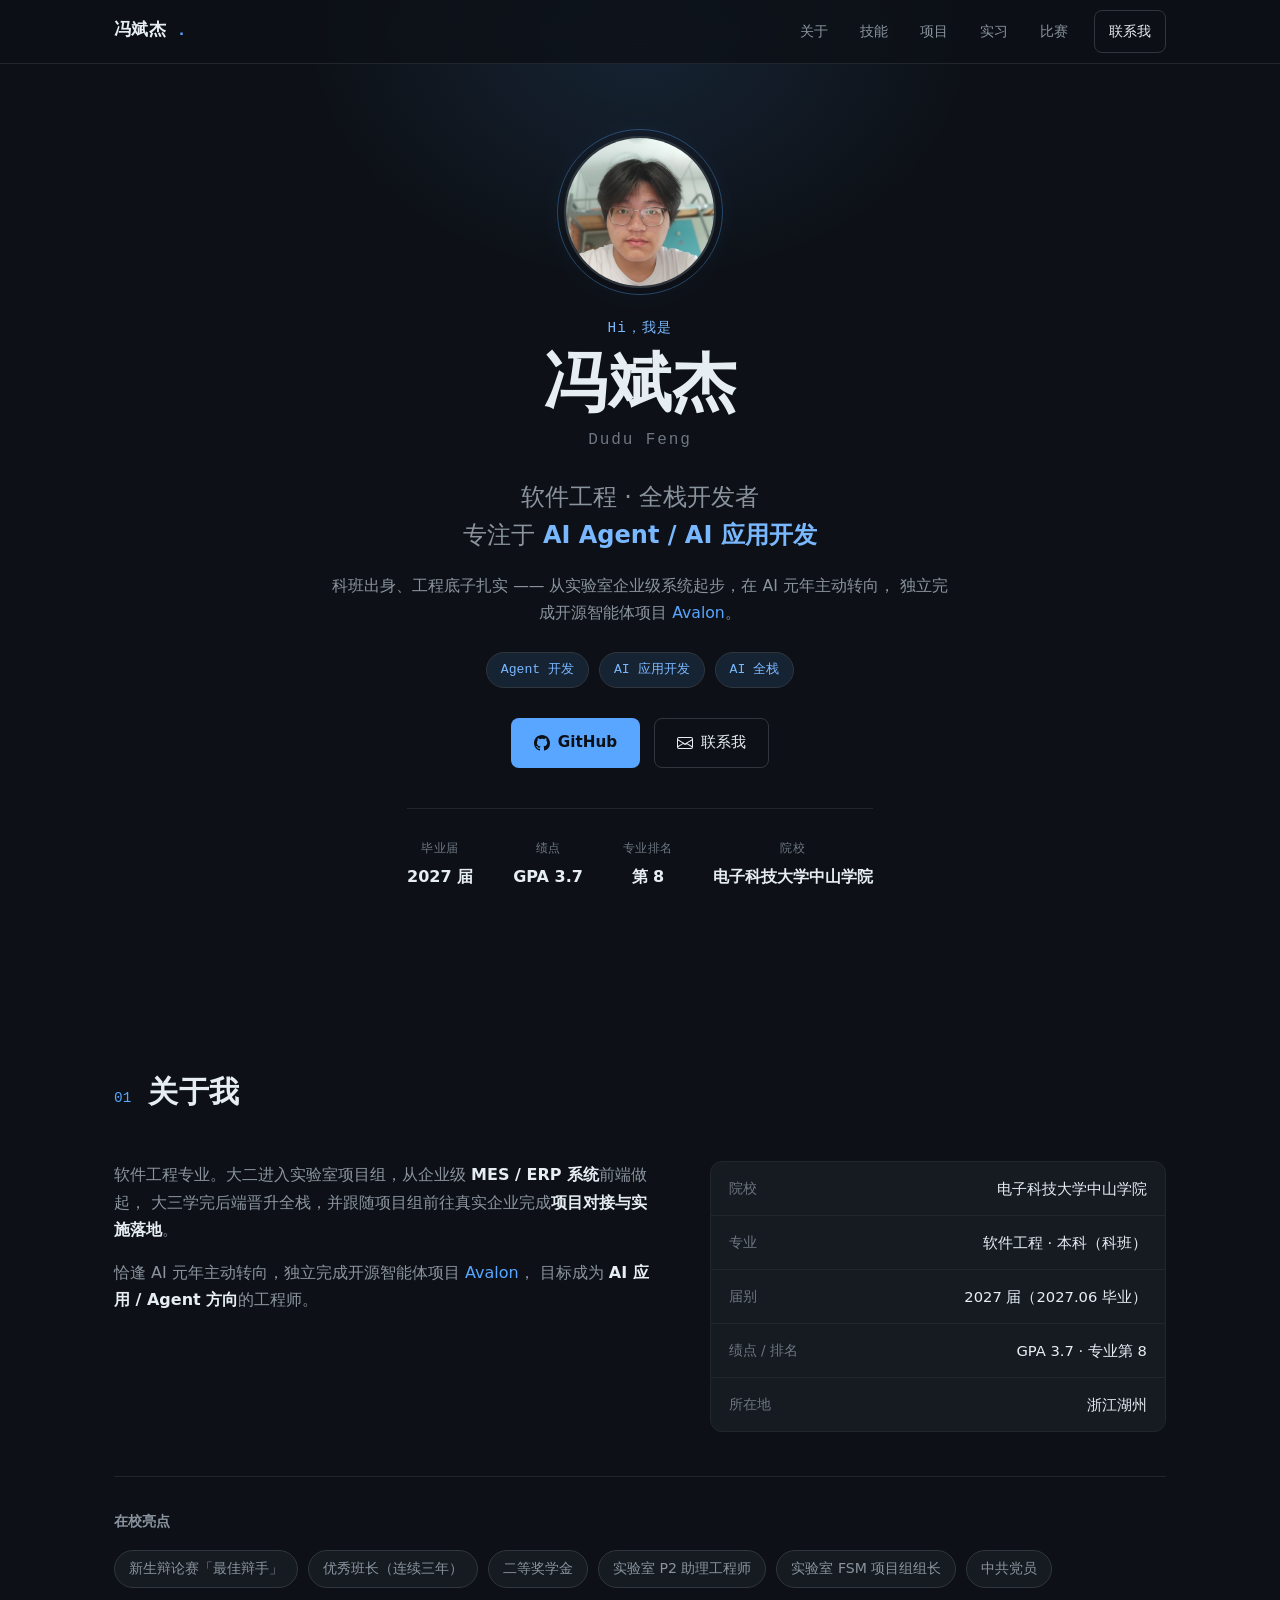
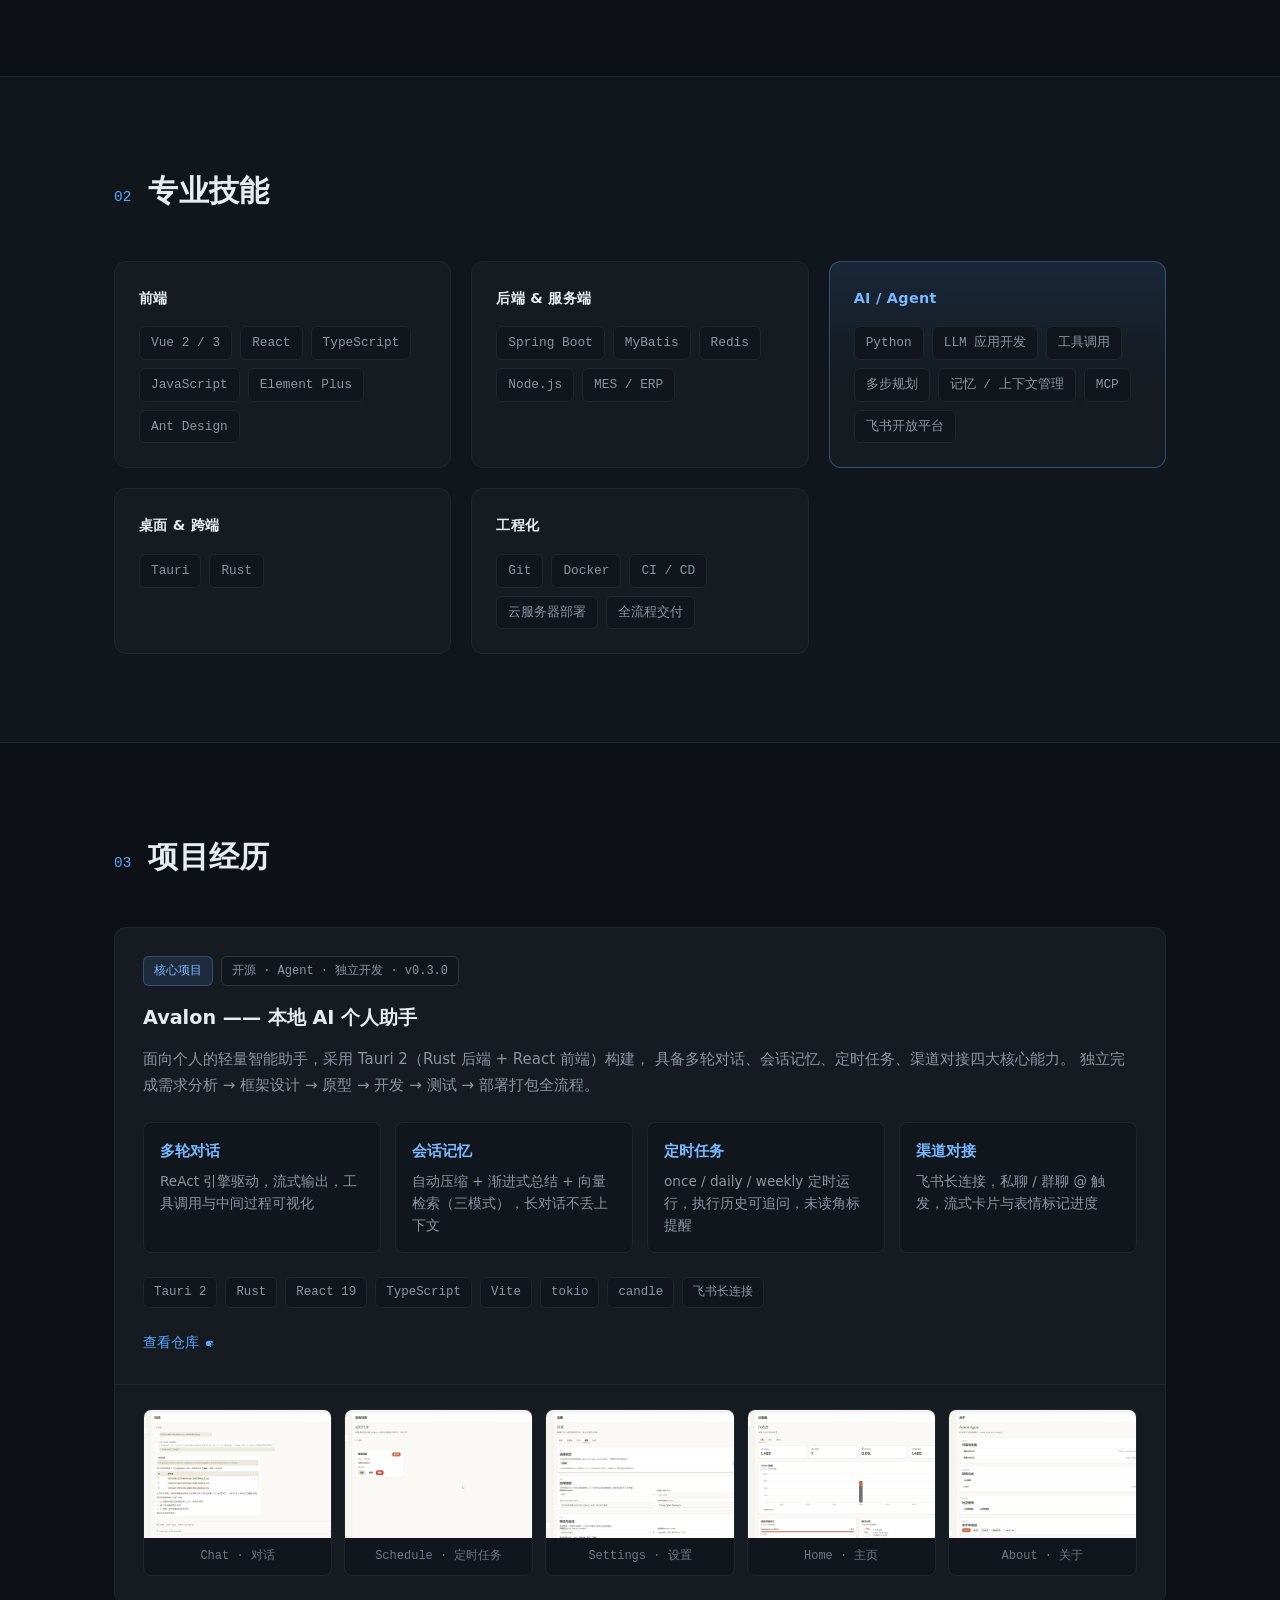
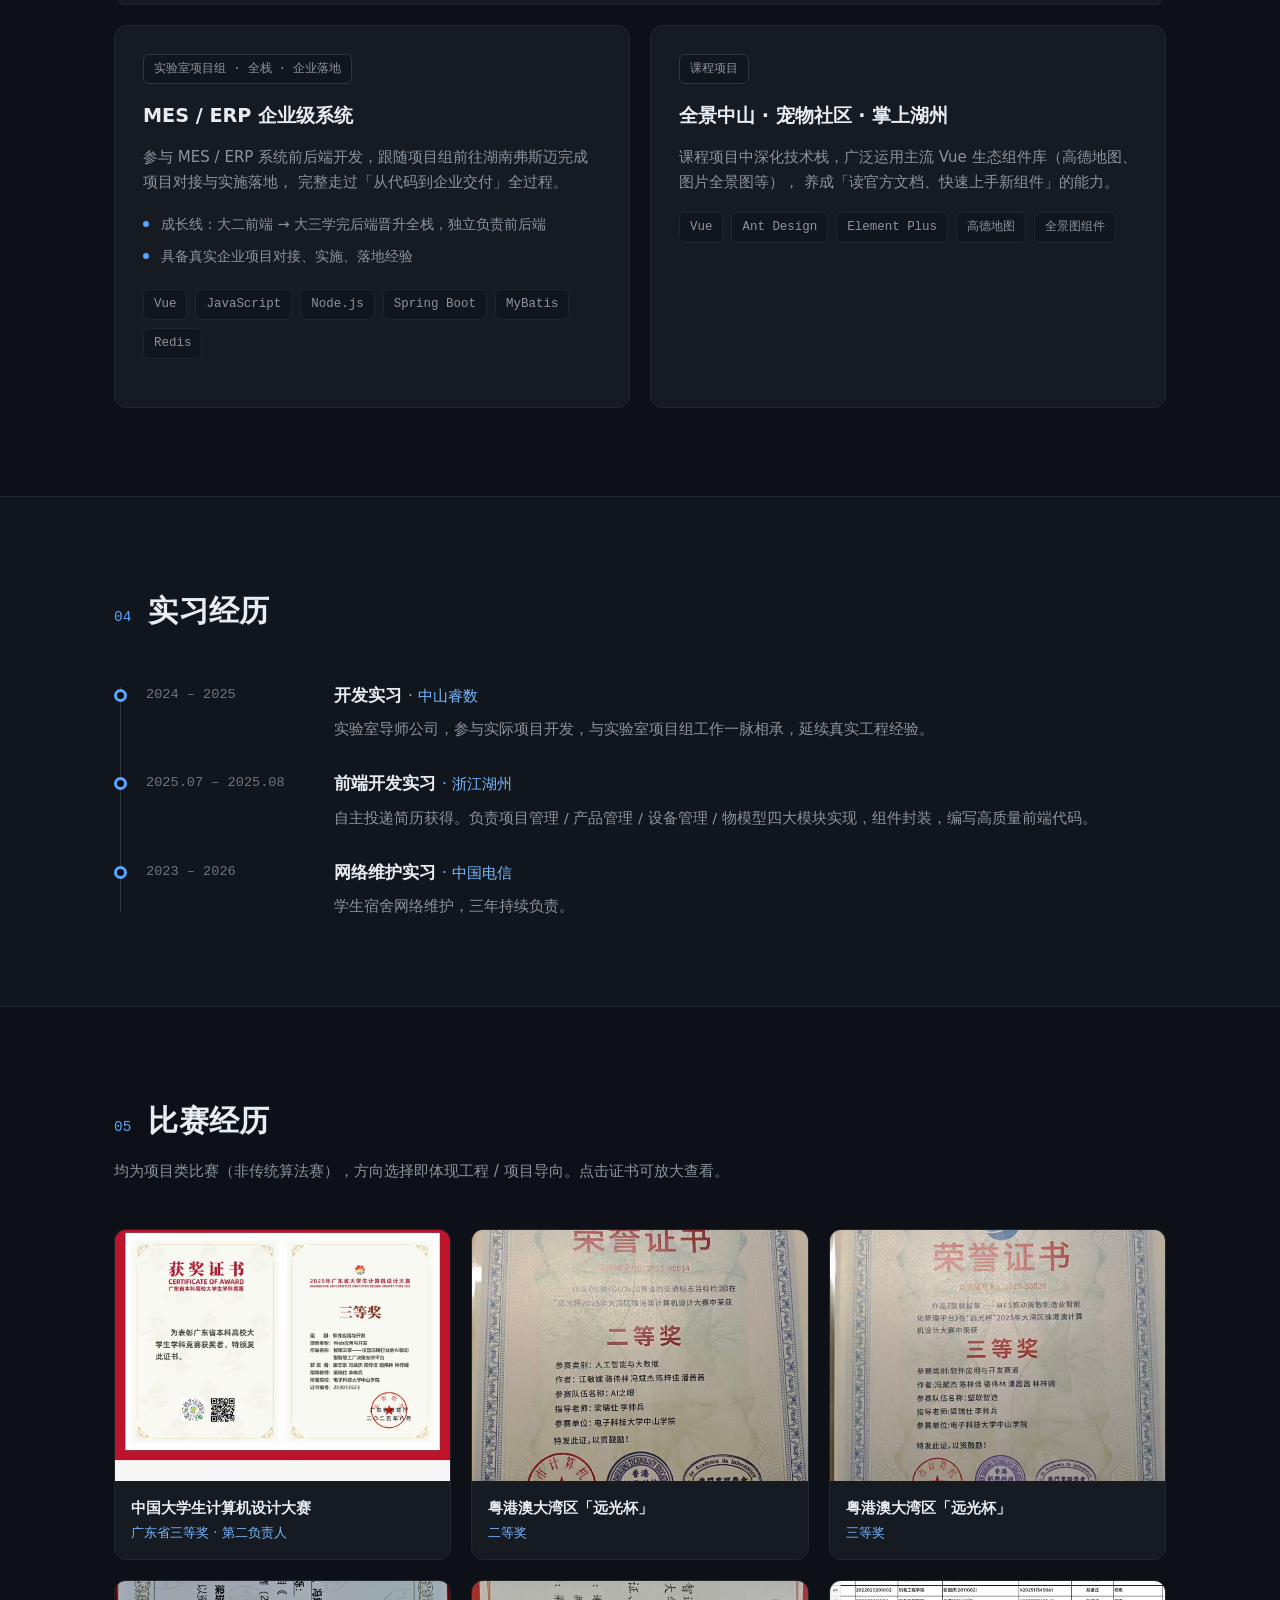
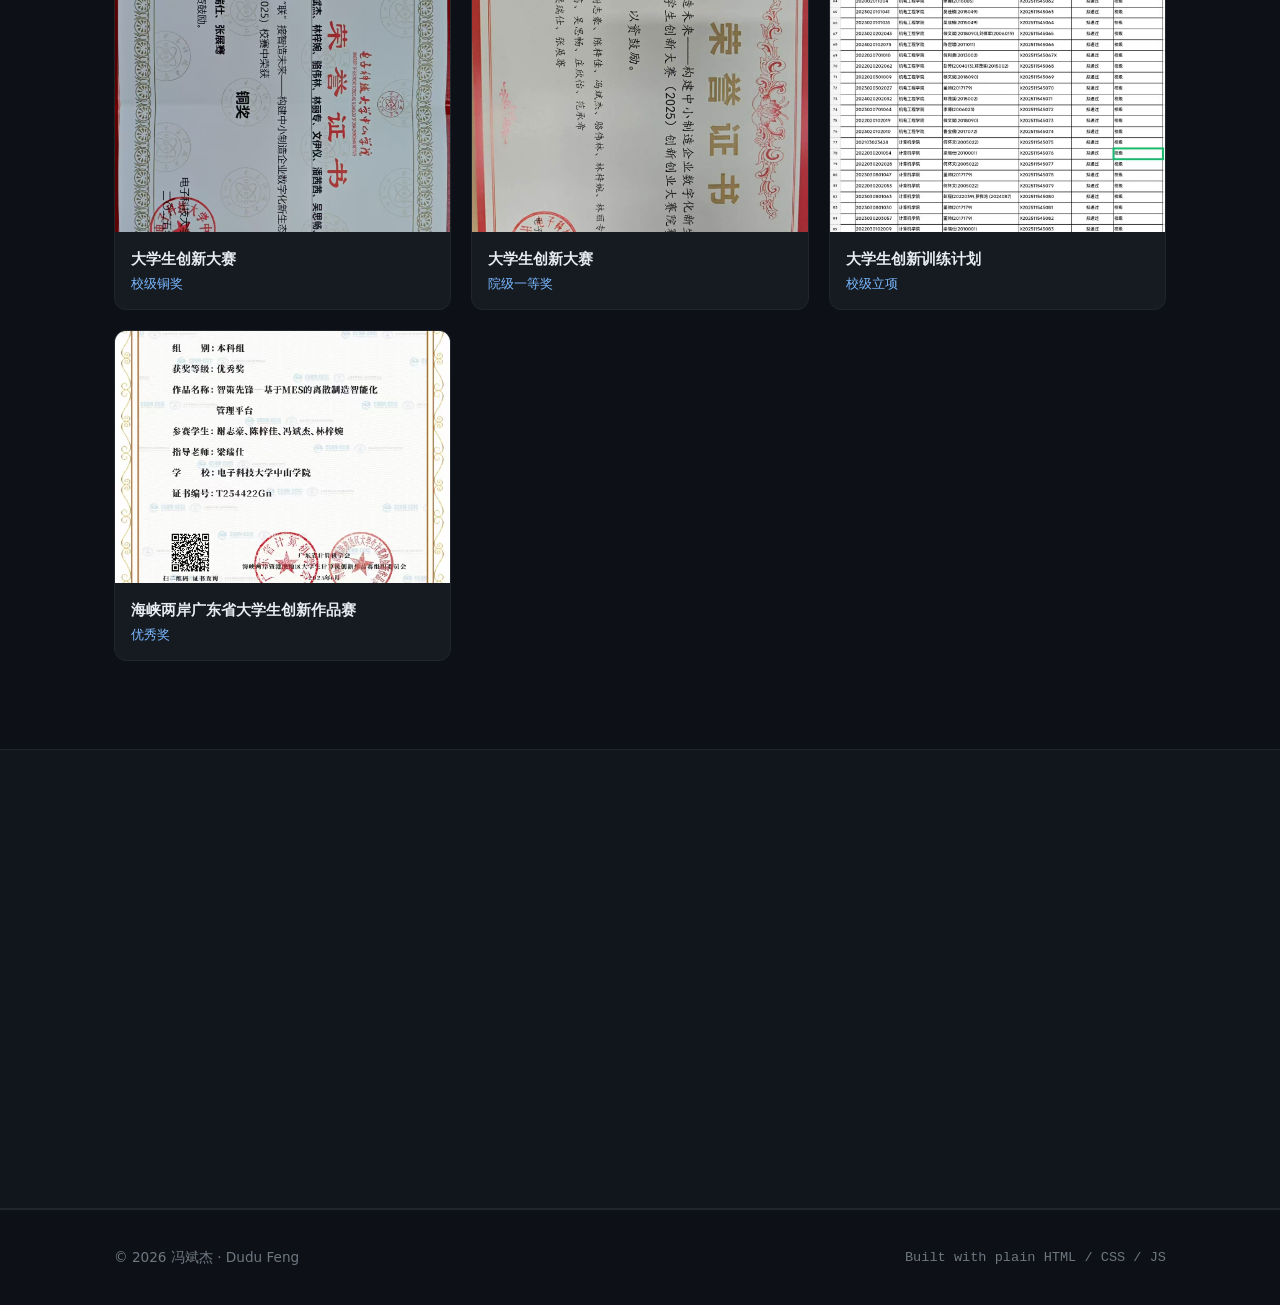
==== commit 30fb0f9f: "docs: 更新Avalon项目介绍与配套资源 1.  重写Avalon项目的描述与技术栈细节，更新项目定位为本地AI个人助手 2.  新增四大核心能力模块与响应式样式 3.  添加项目界面截图画廊与" ====
--- a/index.html
+++ b/index.html
@@ -207,29 +207,66 @@
         <div class="projects__grid">
           <!-- Avalon 置顶大卡片 -->
           <article class="project-card project-card--featured">
-            <div class="project-card__media">
-              <img src="assets/Avalon-github仓库截屏.jpg" alt="Avalon 开源智能体项目 GitHub 仓库截屏" loading="lazy" />
-            </div>
             <div class="project-card__body">
               <div class="project-card__meta">
                 <span class="project-card__badge">核心项目</span>
-                <span class="project-card__badge project-card__badge--muted">开源 · Agent · 独立开发</span>
-              </div>
-              <h3 class="project-card__title">Avalon —— 开源智能体项目</h3>
+                <span class="project-card__badge project-card__badge--muted">开源 · Agent · 独立开发 · v0.3.0</span>
+              </div>
+              <h3 class="project-card__title">Avalon —— 本地 AI 个人助手</h3>
               <p class="project-card__desc">
-                智能体（Agent）项目，支持工具调用、多步规划、记忆与上下文管理（React 循环 / Skill / MCP）。
+                面向个人的轻量智能助手，采用 Tauri 2（Rust 后端 + React 前端）构建，
+                具备多轮对话、会话记忆、定时任务、渠道对接四大核心能力。
                 独立完成需求分析 → 框架设计 → 原型 → 开发 → 测试 → 部署打包全流程。
               </p>
-              <ul class="project-card__points">
-                <li>多端多栈：Python + Web / Terminal 版（Python + Vue + TS + JS）；Tauri 桌面版（Rust + React + TS）</li>
-                <li>已完成飞书开放平台渠道对接，具备真实接入场景</li>
-              </ul>
+
+              <div class="project-features">
+                <div class="project-feature">
+                  <h4 class="project-feature__title">多轮对话</h4>
+                  <p class="project-feature__desc">ReAct 引擎驱动，流式输出，工具调用与中间过程可视化</p>
+                </div>
+                <div class="project-feature">
+                  <h4 class="project-feature__title">会话记忆</h4>
+                  <p class="project-feature__desc">自动压缩 + 渐进式总结 + 向量检索（三模式），长对话不丢上下文</p>
+                </div>
+                <div class="project-feature">
+                  <h4 class="project-feature__title">定时任务</h4>
+                  <p class="project-feature__desc">once / daily / weekly 定时运行，执行历史可追问，未读角标提醒</p>
+                </div>
+                <div class="project-feature">
+                  <h4 class="project-feature__title">渠道对接</h4>
+                  <p class="project-feature__desc">飞书长连接，私聊 / 群聊 @ 触发，流式卡片与表情标记进度</p>
+                </div>
+              </div>
+
               <div class="project-card__stack">
-                <span>Python</span><span>Vue</span><span>TypeScript</span><span>Rust</span><span>React</span><span>Tauri</span>
+                <span>Tauri 2</span><span>Rust</span><span>React 19</span><span>TypeScript</span><span>Vite</span><span>tokio</span><span>candle</span><span>飞书长连接</span>
               </div>
               <a class="project-card__link" href="https://github.com/dudu-feng/Avalon" target="_blank" rel="noopener">
                 查看仓库 <svg viewBox="0 0 16 16" width="14" height="14" aria-hidden="true"><path fill="currentColor" d="M6.354 5.5H4a3 3 0 0 0 0 6h3a3 3 0 0 0 2.83-2H9a1 1 0 0 1 0-2h.83A3 3 0 0 0 7 5.5H6.354zm-.708 1.854a.5.5 0 1 1 .708-.708l2.5 2.5a.5.5 0 0 1 0 .708l-2.5 2.5a.5.5 0 0 1-.708-.708L7.793 9.5 5.646 7.354z"/></svg>
               </a>
+            </div>
+
+            <div class="project-gallery">
+              <figure class="project-gallery__item" data-lightbox="assets/Avalon/Avalon-chat.jpg">
+                <img src="assets/Avalon/Avalon-chat.jpg" alt="Avalon 对话界面" loading="lazy" />
+                <figcaption>Chat · 对话</figcaption>
+              </figure>
+              <figure class="project-gallery__item" data-lightbox="assets/Avalon/Avalon-schedule.jpg">
+                <img src="assets/Avalon/Avalon-schedule.jpg" alt="Avalon 定时任务界面" loading="lazy" />
+                <figcaption>Schedule · 定时任务</figcaption>
+              </figure>
+              <figure class="project-gallery__item" data-lightbox="assets/Avalon/Avalon-setting.jpg">
+                <img src="assets/Avalon/Avalon-setting.jpg" alt="Avalon 设置界面" loading="lazy" />
+                <figcaption>Settings · 设置</figcaption>
+              </figure>
+              <figure class="project-gallery__item" data-lightbox="assets/Avalon/Avalon-home.jpg">
+                <img src="assets/Avalon/Avalon-home.jpg" alt="Avalon 主页界面" loading="lazy" />
+                <figcaption>Home · 主页</figcaption>
+              </figure>
+              <figure class="project-gallery__item" data-lightbox="assets/Avalon/Avalon-about.jpg">
+                <img src="assets/Avalon/Avalon-about.jpg" alt="Avalon 关于界面" loading="lazy" />
+                <figcaption>About · 关于</figcaption>
+              </figure>
             </div>
           </article>
 
--- a/css/style.css
+++ b/css/style.css
@@ -588,18 +588,6 @@
 
 .project-card--featured {
   grid-column: 1 / -1;
-  display: grid;
-  grid-template-columns: 1fr 1fr;
-}
-
-.project-card--featured .project-card__media {
-  min-height: 100%;
-}
-
-.project-card--featured .project-card__media img {
-  width: 100%;
-  height: 100%;
-  object-fit: cover;
 }
 
 .project-card__body {
@@ -689,6 +677,71 @@
   gap: 6px;
   font-size: 0.9rem;
   font-weight: 500;
+}
+
+/* Avalon 四大核心能力 */
+.project-features {
+  display: grid;
+  grid-template-columns: repeat(4, 1fr);
+  gap: 14px;
+  margin: 24px 0;
+}
+
+.project-feature {
+  padding: 16px;
+  background: var(--bg-alt);
+  border: 1px solid var(--border);
+  border-radius: var(--radius-sm);
+}
+
+.project-feature__title {
+  font-size: 0.95rem;
+  font-weight: 600;
+  color: var(--accent-strong);
+  margin-bottom: 6px;
+}
+
+.project-feature__desc {
+  font-size: 0.85rem;
+  color: var(--text-muted);
+  line-height: 1.6;
+}
+
+/* 界面截图画廊 */
+.project-gallery {
+  display: grid;
+  grid-template-columns: repeat(5, 1fr);
+  gap: 12px;
+  padding: 24px 28px 28px;
+  border-top: 1px solid var(--border);
+}
+
+.project-gallery__item {
+  cursor: zoom-in;
+  border-radius: var(--radius-sm);
+  overflow: hidden;
+  border: 1px solid var(--border);
+  background: var(--bg-alt);
+  transition: border-color var(--dur) var(--ease), transform var(--dur) var(--ease);
+}
+
+.project-gallery__item:hover {
+  border-color: var(--accent);
+  transform: translateY(-3px);
+}
+
+.project-gallery__item img {
+  width: 100%;
+  aspect-ratio: 16 / 11;
+  object-fit: cover;
+}
+
+.project-gallery__item figcaption {
+  padding: 8px 10px;
+  font-family: var(--font-mono);
+  font-size: 0.75rem;
+  color: var(--text-faint);
+  text-align: center;
 }
 
 /* ---------- 实习时间线 ---------- */
@@ -958,13 +1011,12 @@
     grid-template-columns: 1fr;
   }
 
-  .project-card--featured {
-    grid-template-columns: 1fr;
-  }
-
-  .project-card--featured .project-card__media {
-    min-height: 0;
-    max-height: 320px;
+  .project-features {
+    grid-template-columns: repeat(2, 1fr);
+  }
+
+  .project-gallery {
+    grid-template-columns: repeat(3, 1fr);
   }
 
   .awards__grid {
@@ -1043,6 +1095,15 @@
     grid-template-columns: 1fr;
   }
 
+  .project-features {
+    grid-template-columns: 1fr;
+  }
+
+  .project-gallery {
+    grid-template-columns: repeat(2, 1fr);
+    padding: 20px 18px 22px;
+  }
+
   .timeline__item {
     grid-template-columns: 1fr;
     gap: 8px;
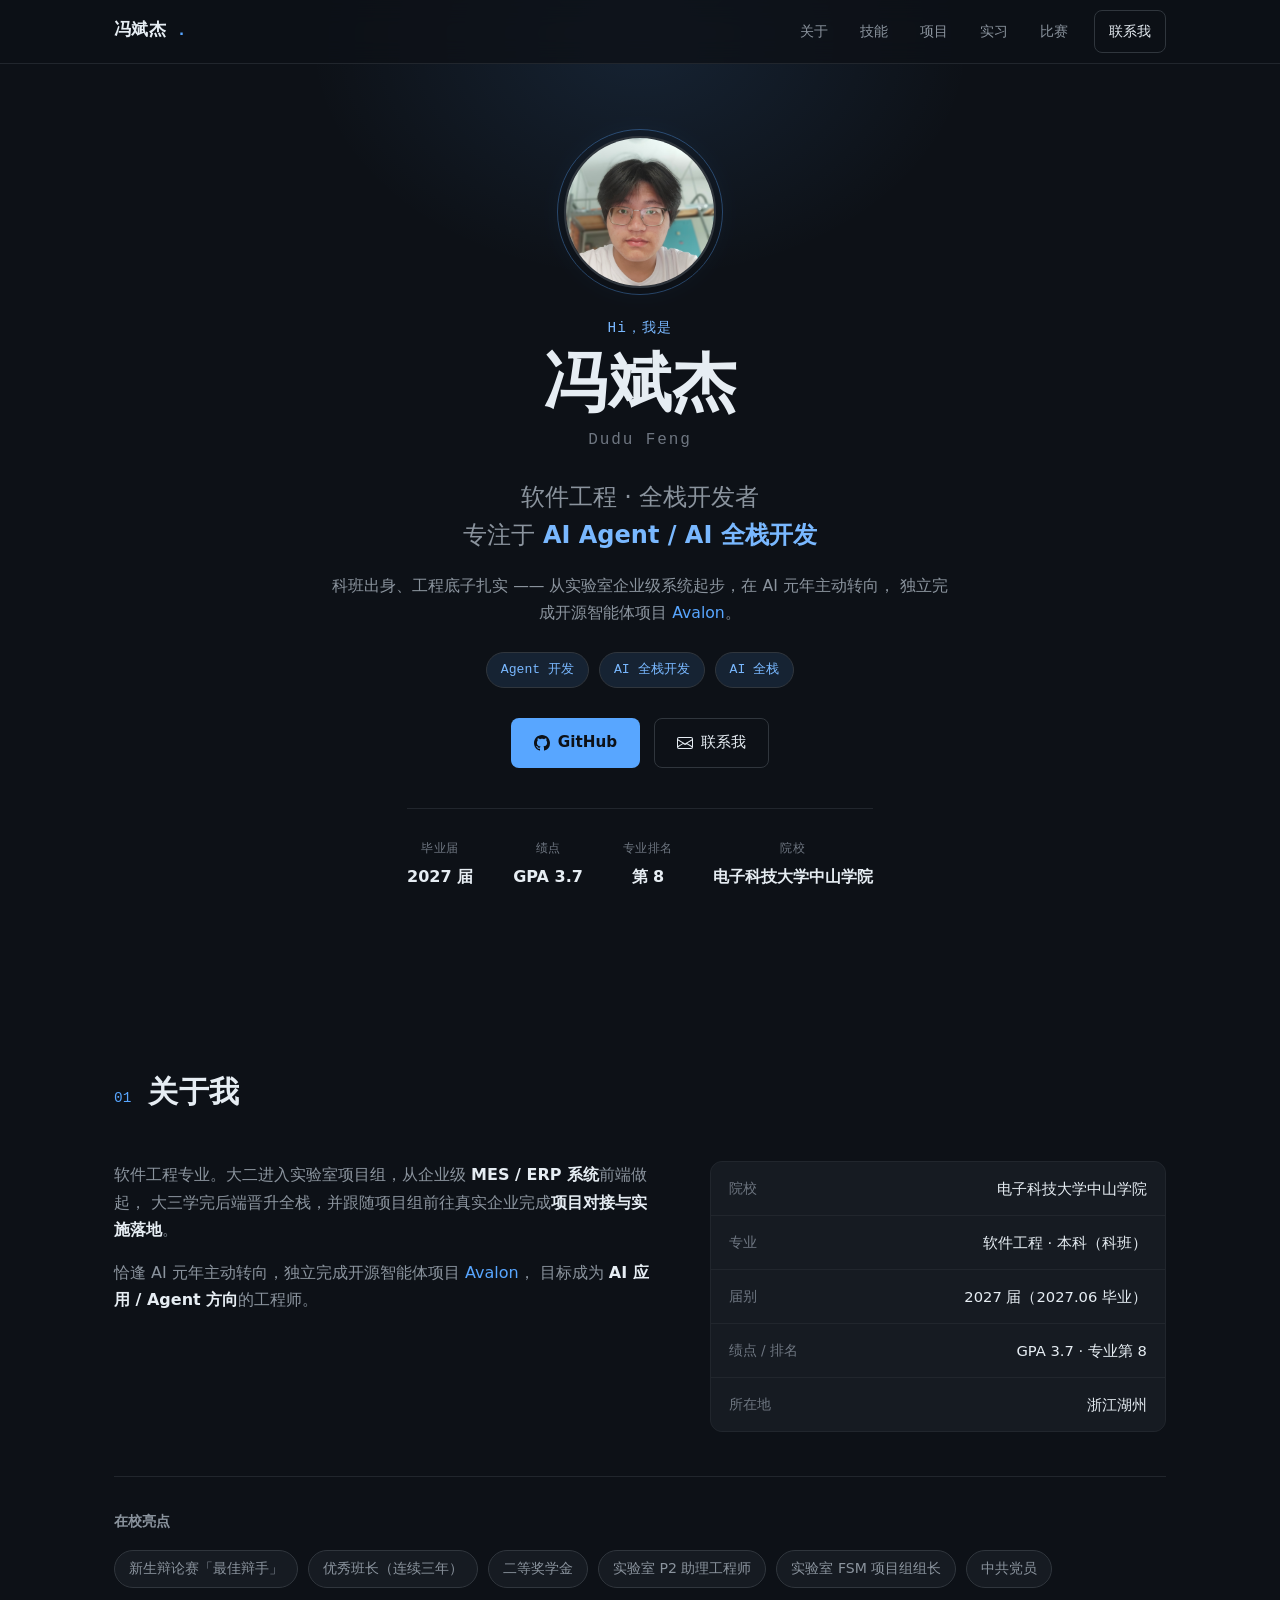
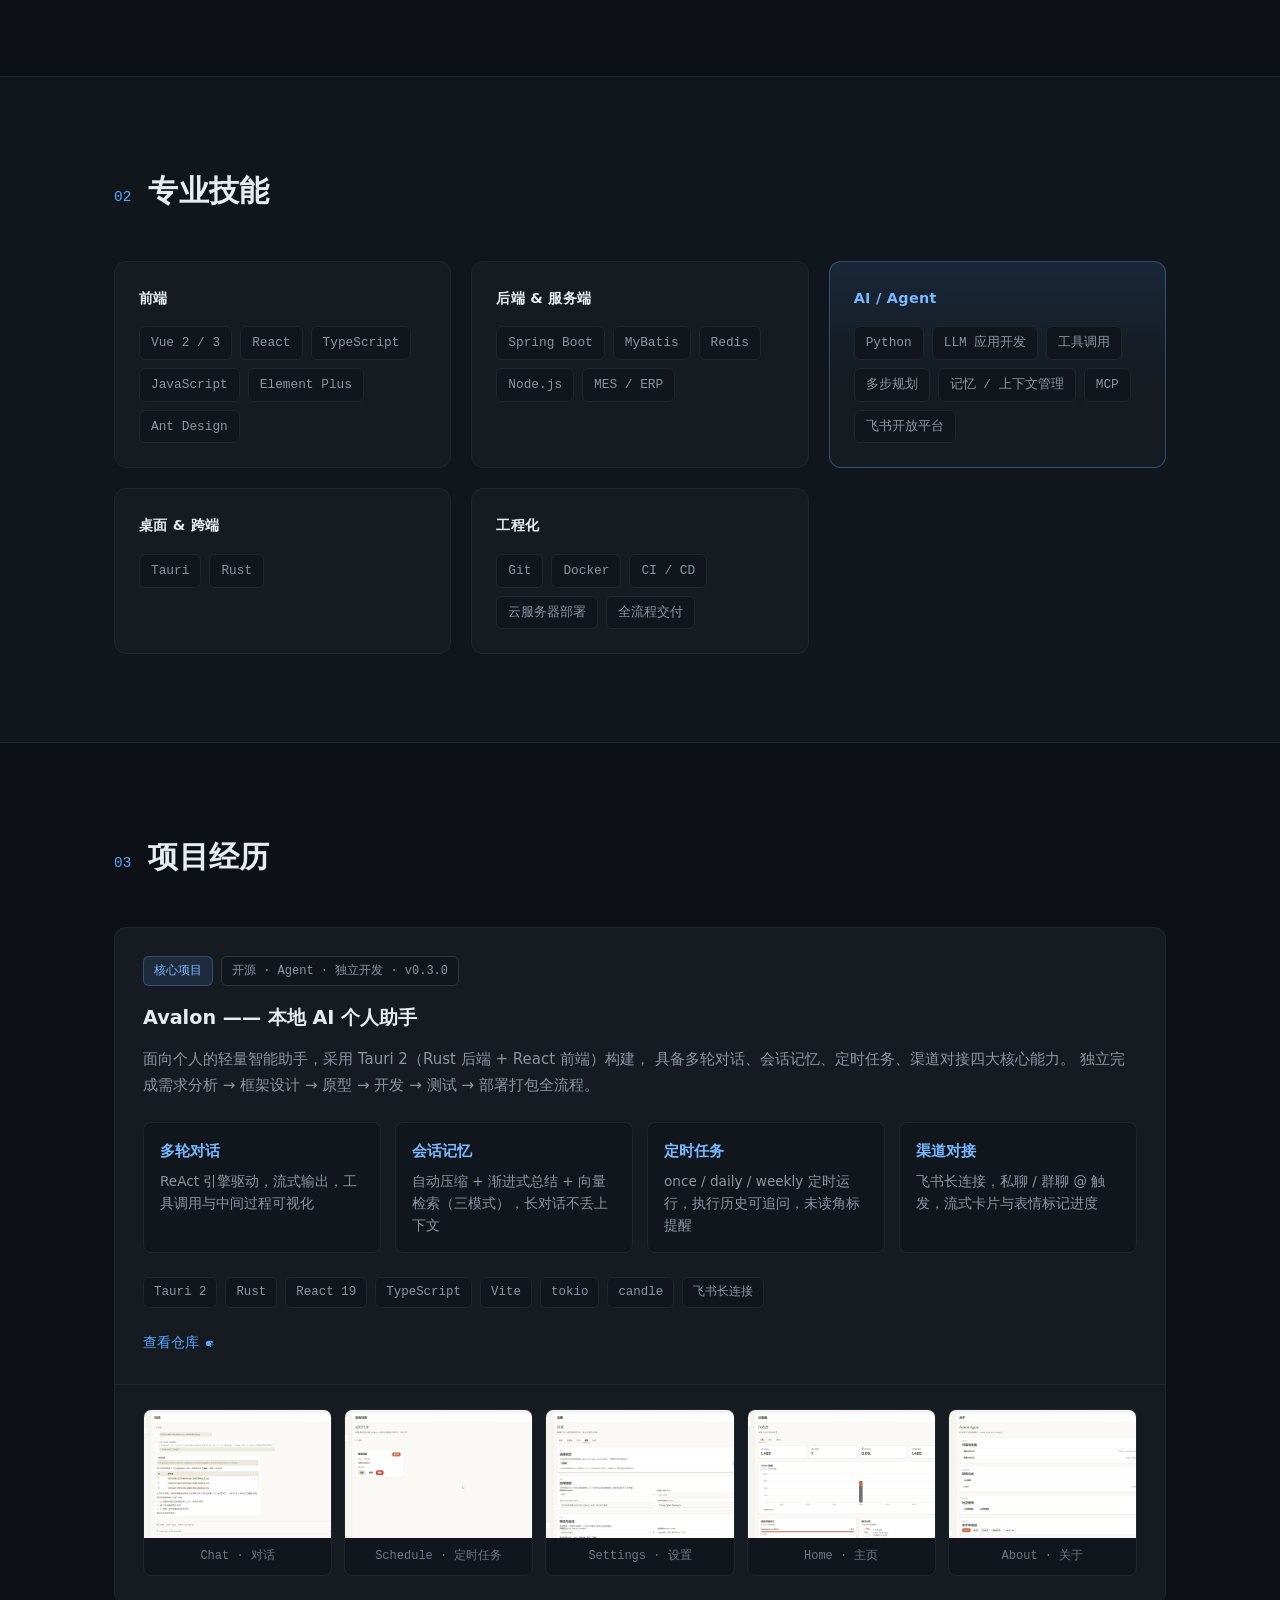
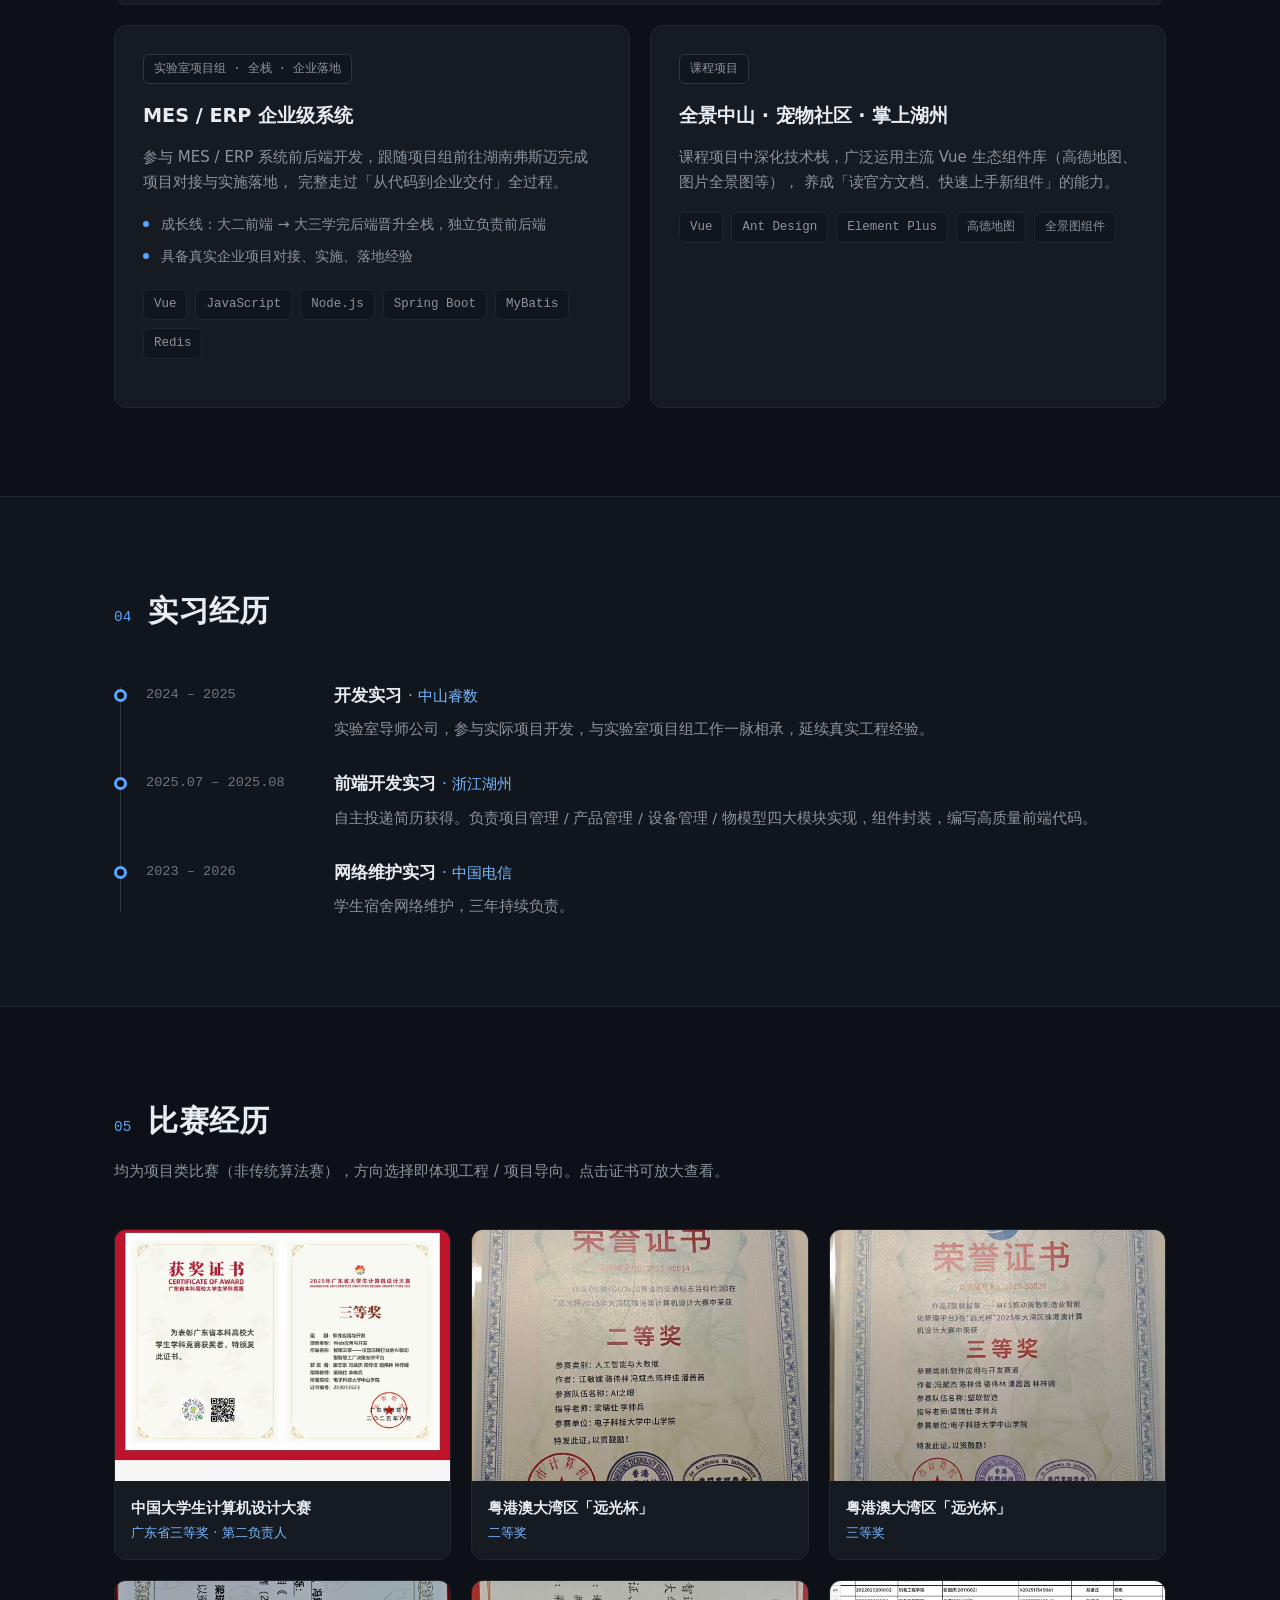
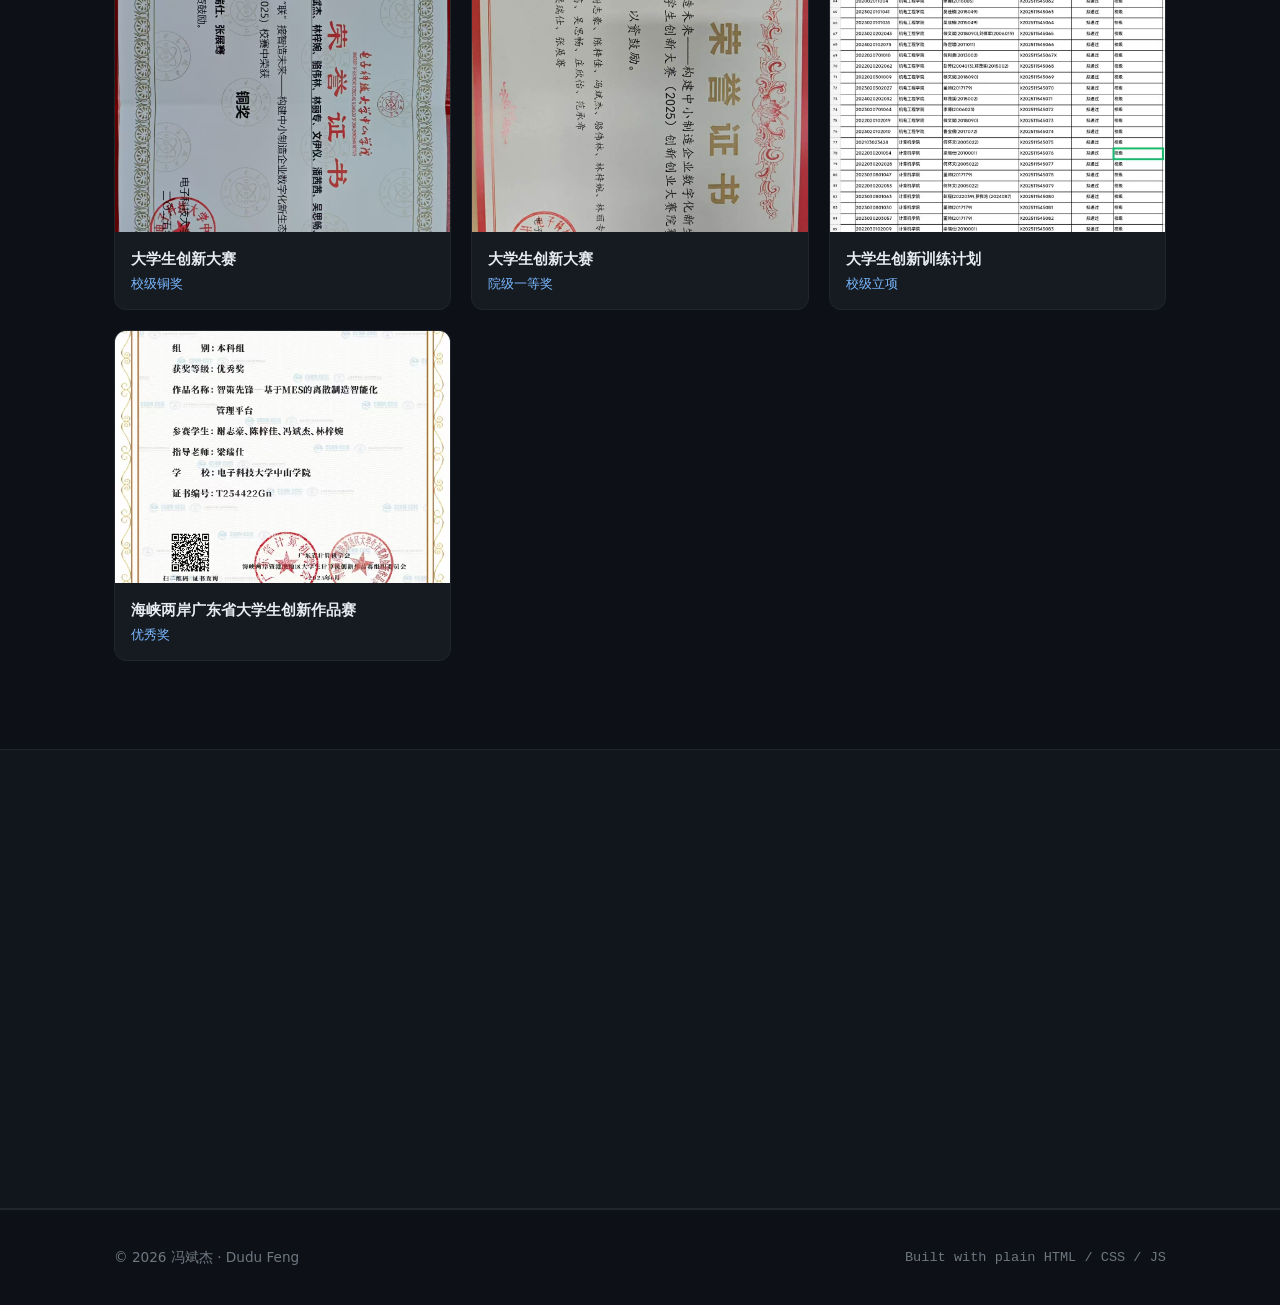
==== commit a83e9983: "docs: 更新个人介绍中的AI开发描述 将原有的"AI应用开发"统一调整为"AI全栈开发"，同步修改了页面meta描述和展示文案" ====
--- a/index.html
+++ b/index.html
@@ -3,10 +3,10 @@
 <head>
   <meta charset="UTF-8" />
   <meta name="viewport" content="width=device-width, initial-scale=1.0" />
-  <meta name="description" content="冯斌杰 —— 软件工程 · 全栈开发者，专注于 AI Agent / AI 应用开发。开源智能体项目 Avalon 作者。" />
+  <meta name="description" content="冯斌杰 —— 软件工程 · 全栈开发者，专注于 AI Agent / AI 全栈开发。开源智能体项目 Avalon 作者。" />
   <meta name="author" content="冯斌杰" />
   <meta property="og:title" content="冯斌杰 · 个人简历" />
-  <meta property="og:description" content="软件工程 · 全栈开发者，专注于 AI Agent / AI 应用开发。" />
+  <meta property="og:description" content="软件工程 · 全栈开发者，专注于 AI Agent / AI 全栈开发。" />
   <meta property="og:type" content="website" />
   <title>冯斌杰 · 个人简历</title>
   <link rel="stylesheet" href="css/style.css" />
@@ -52,7 +52,7 @@
 
         <p class="hero__title">
           软件工程 · 全栈开发者<br class="hero__title-br" />
-          专注于 <span class="hero__title-accent">AI Agent / AI 应用开发</span>
+          专注于 <span class="hero__title-accent">AI Agent / AI 全栈开发</span>
         </p>
 
         <p class="hero__desc">
@@ -62,7 +62,7 @@
 
         <ul class="hero__tags" aria-label="目标方向">
           <li class="hero__tag">Agent 开发</li>
-          <li class="hero__tag">AI 应用开发</li>
+          <li class="hero__tag">AI 全栈开发</li>
           <li class="hero__tag">AI 全栈</li>
         </ul>
 
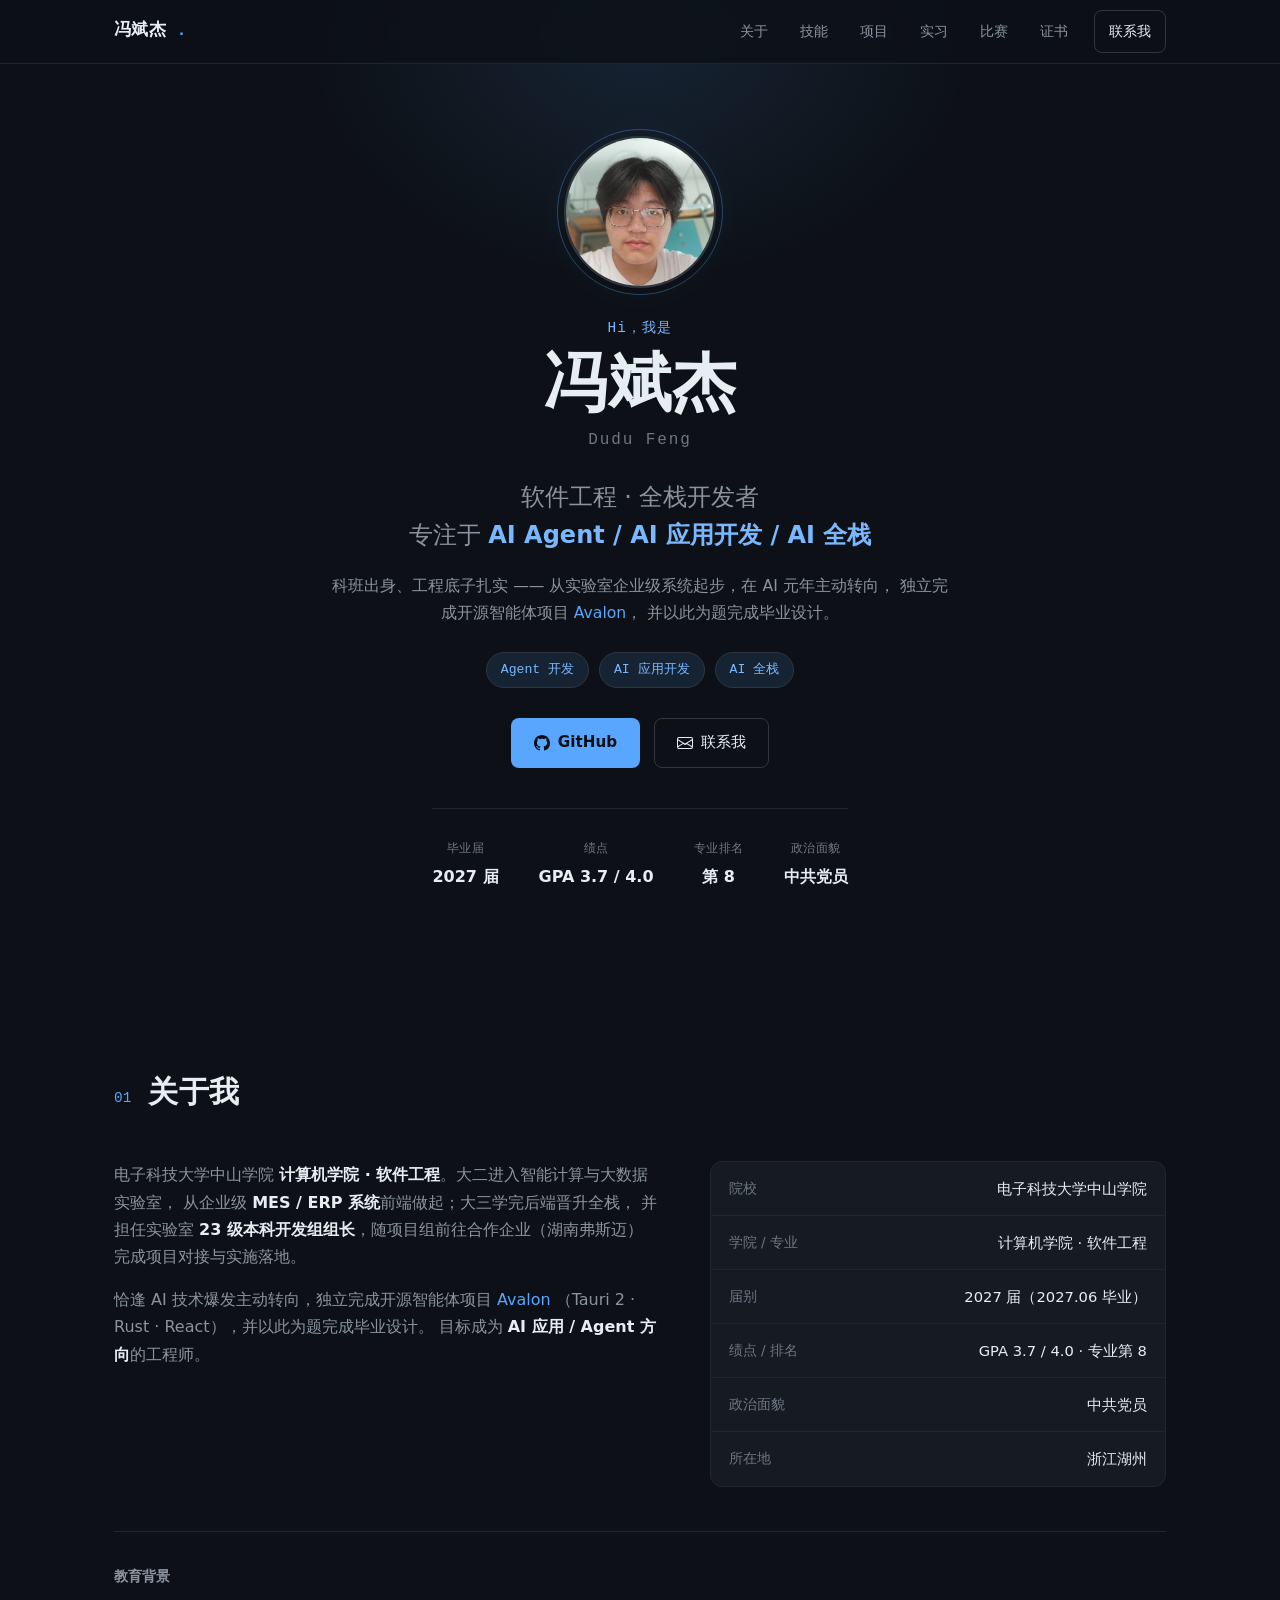
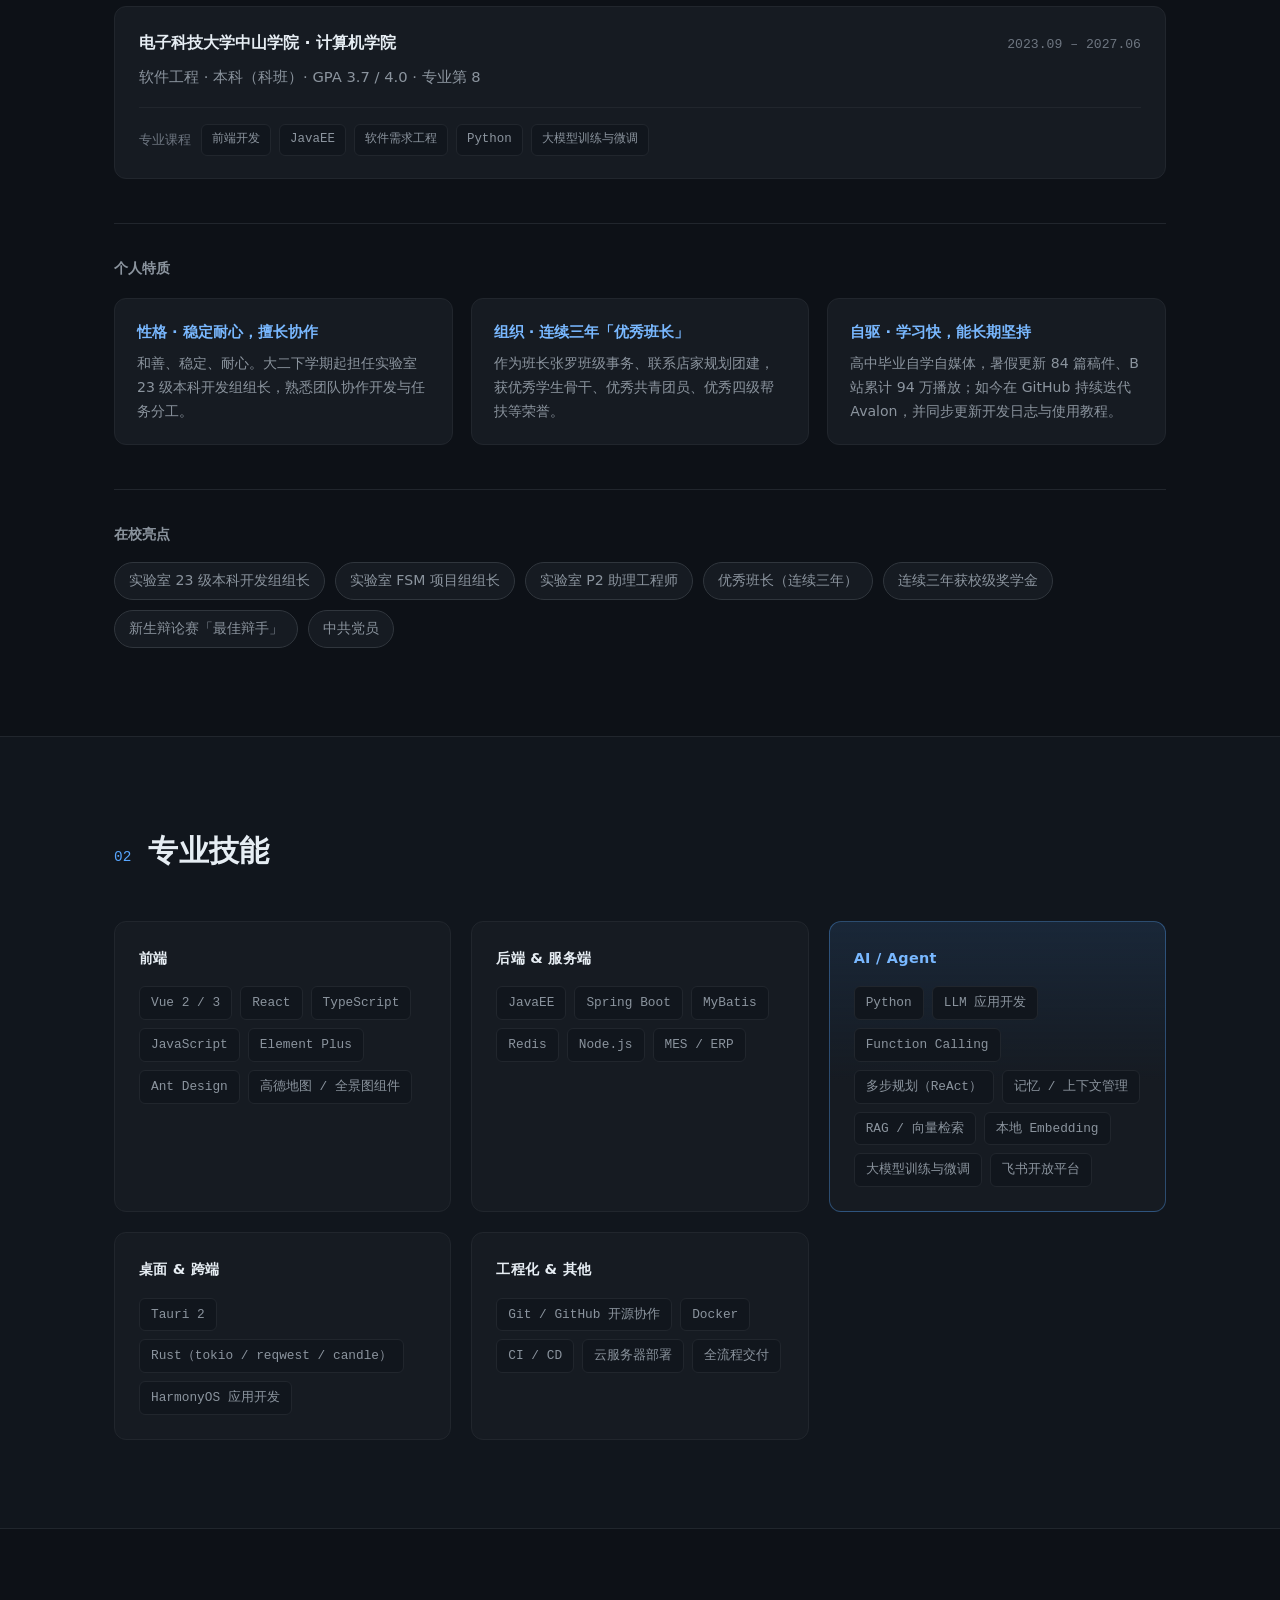
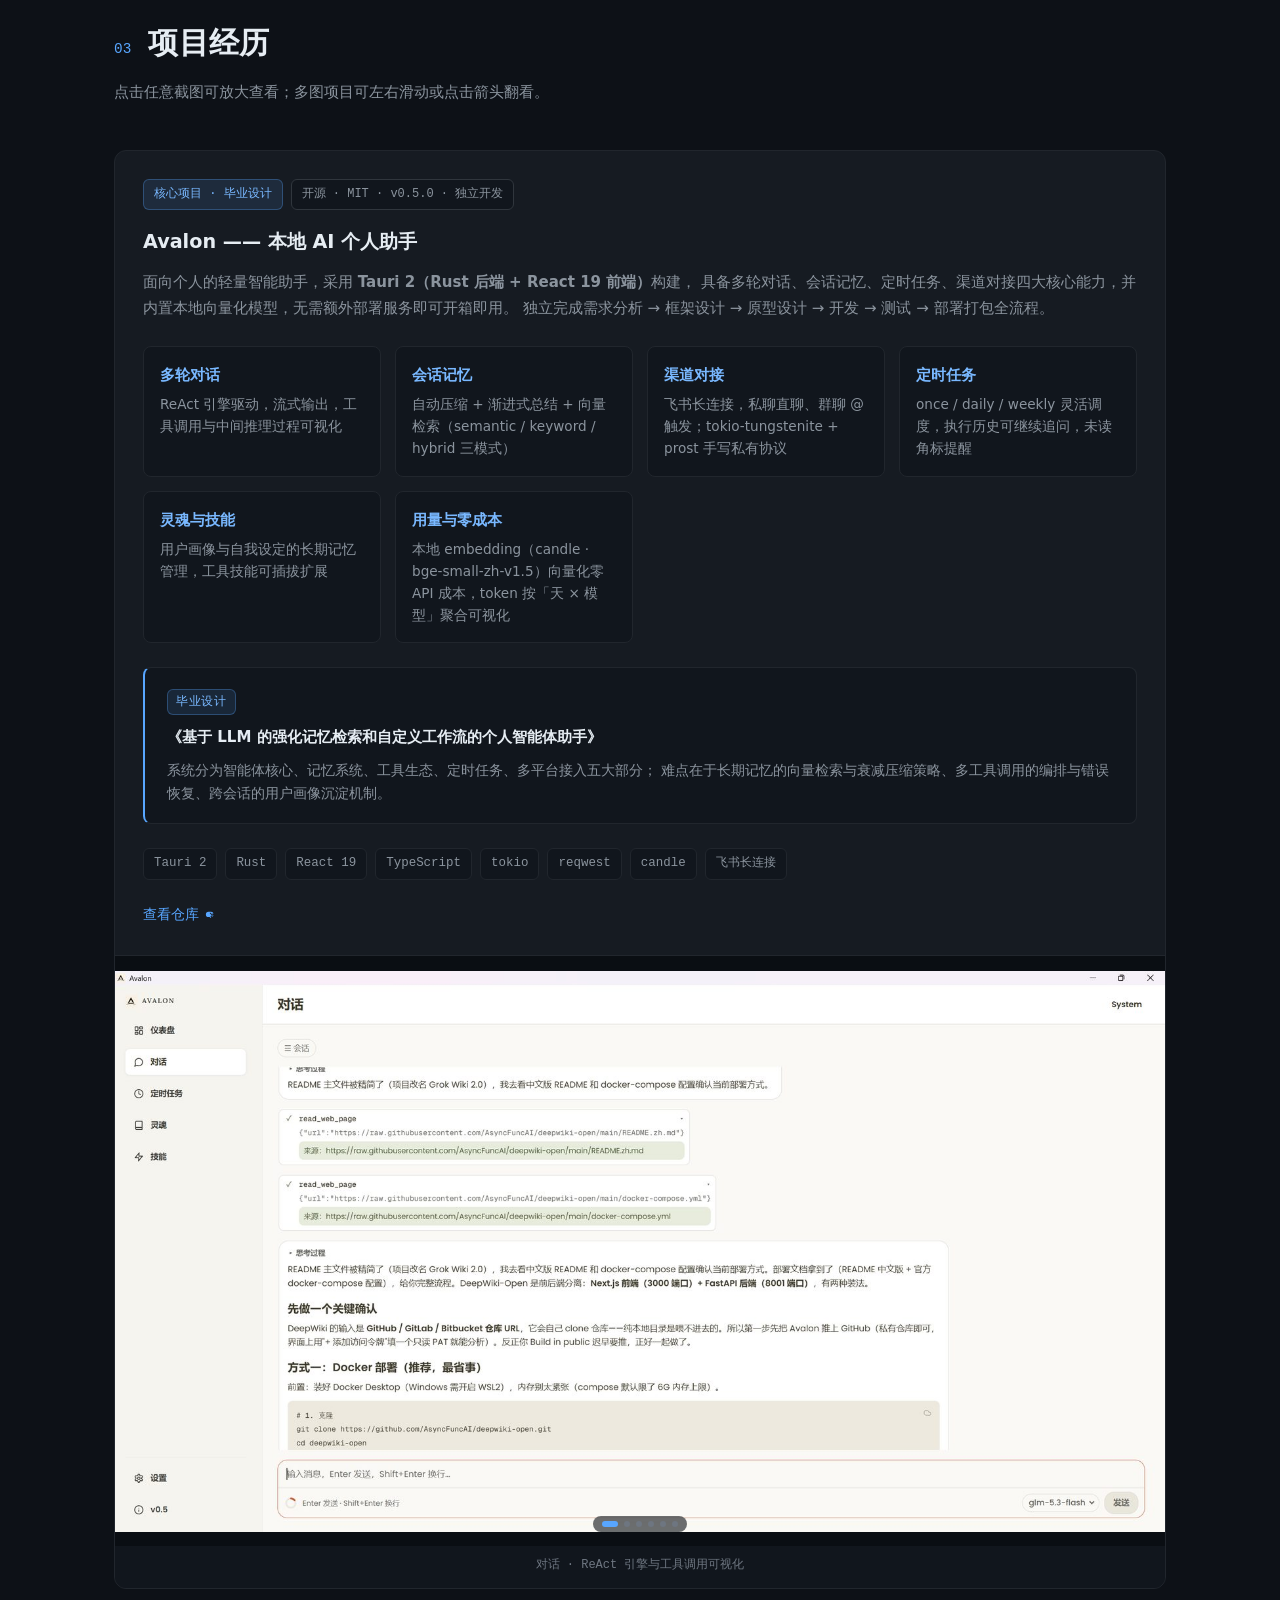
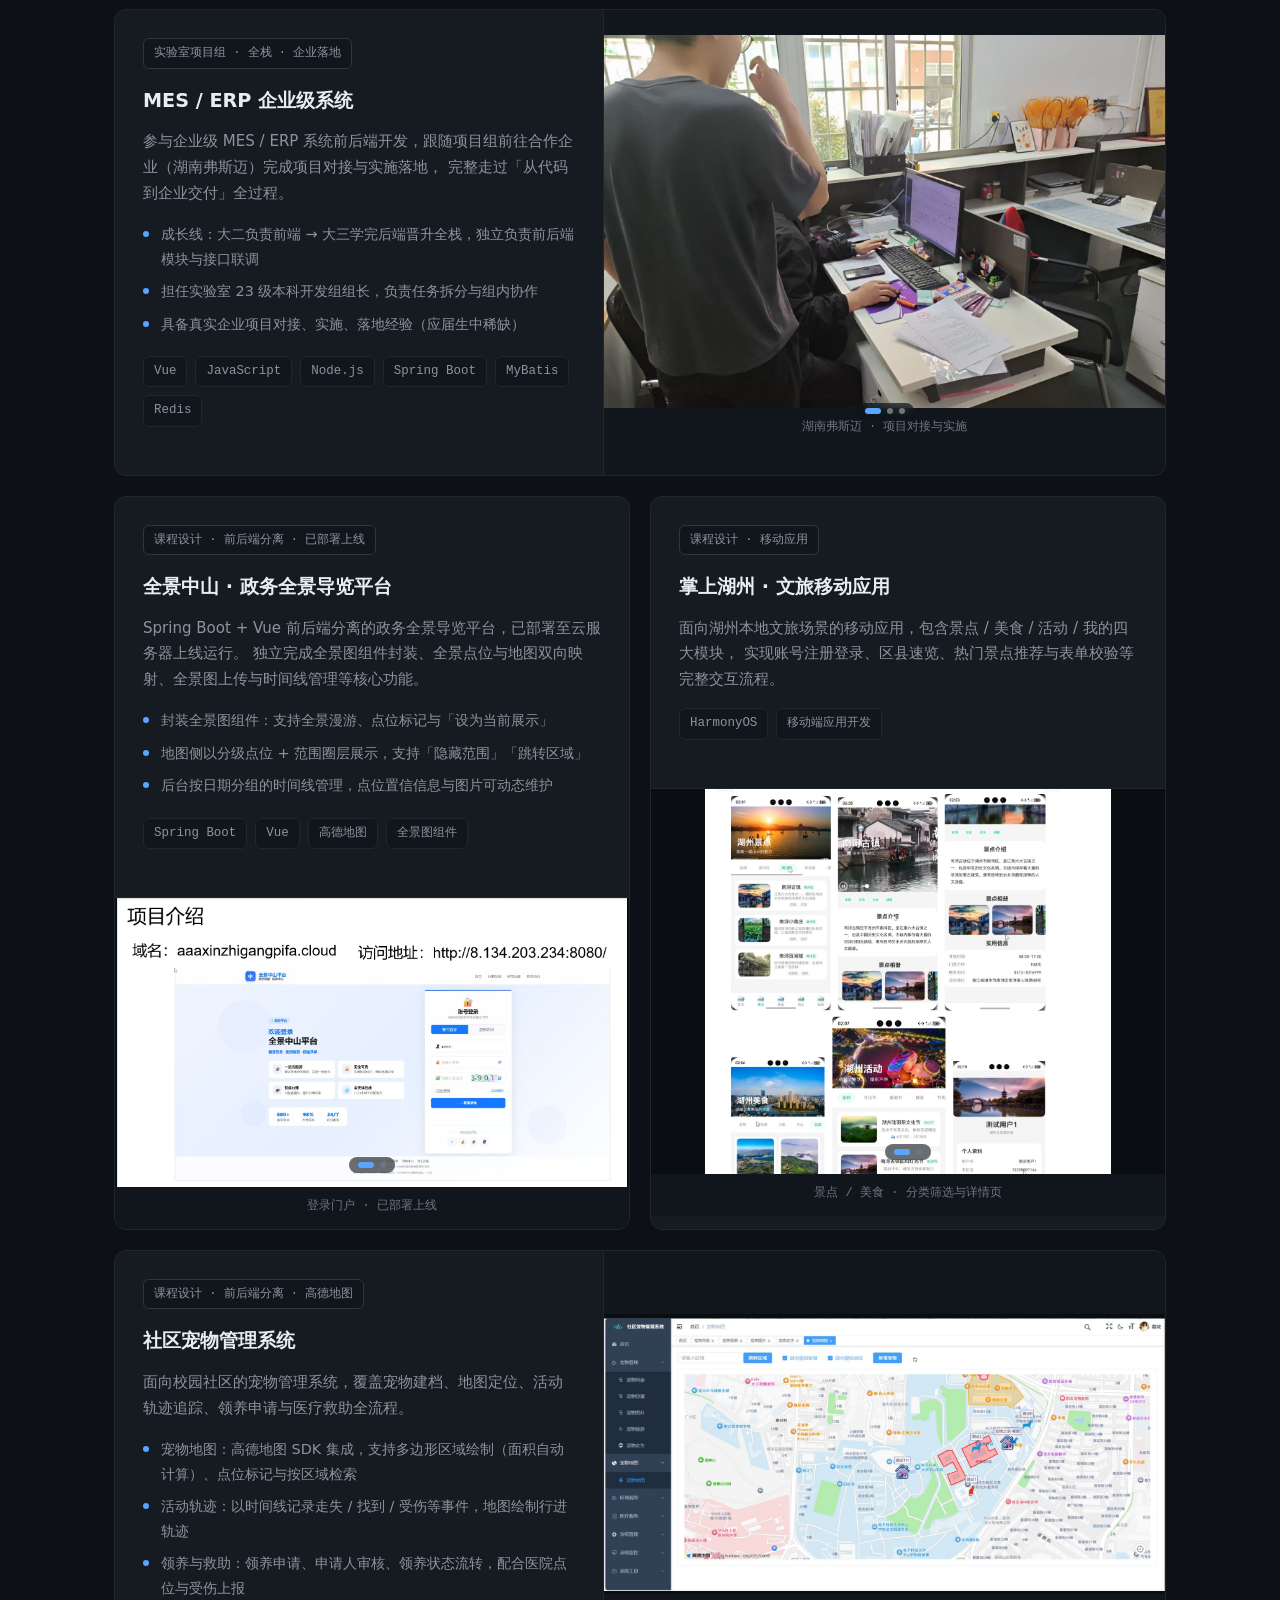
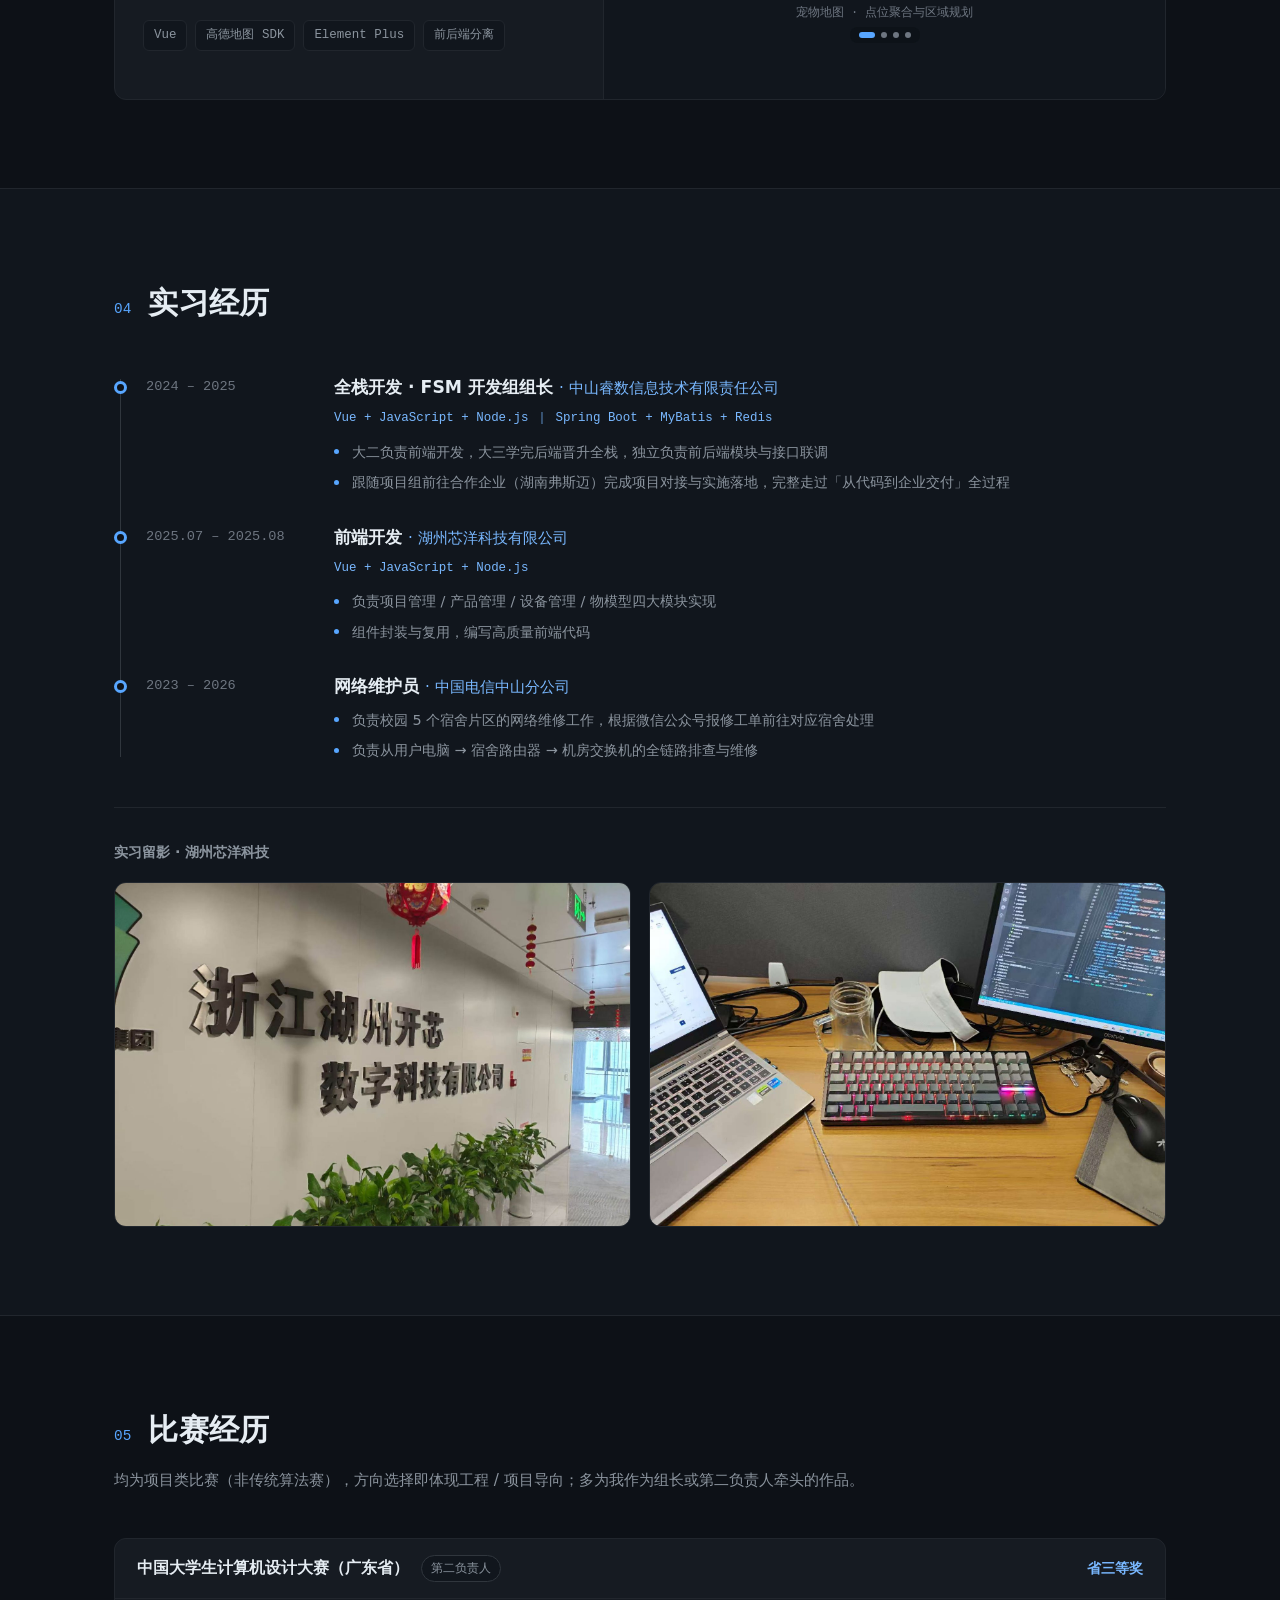
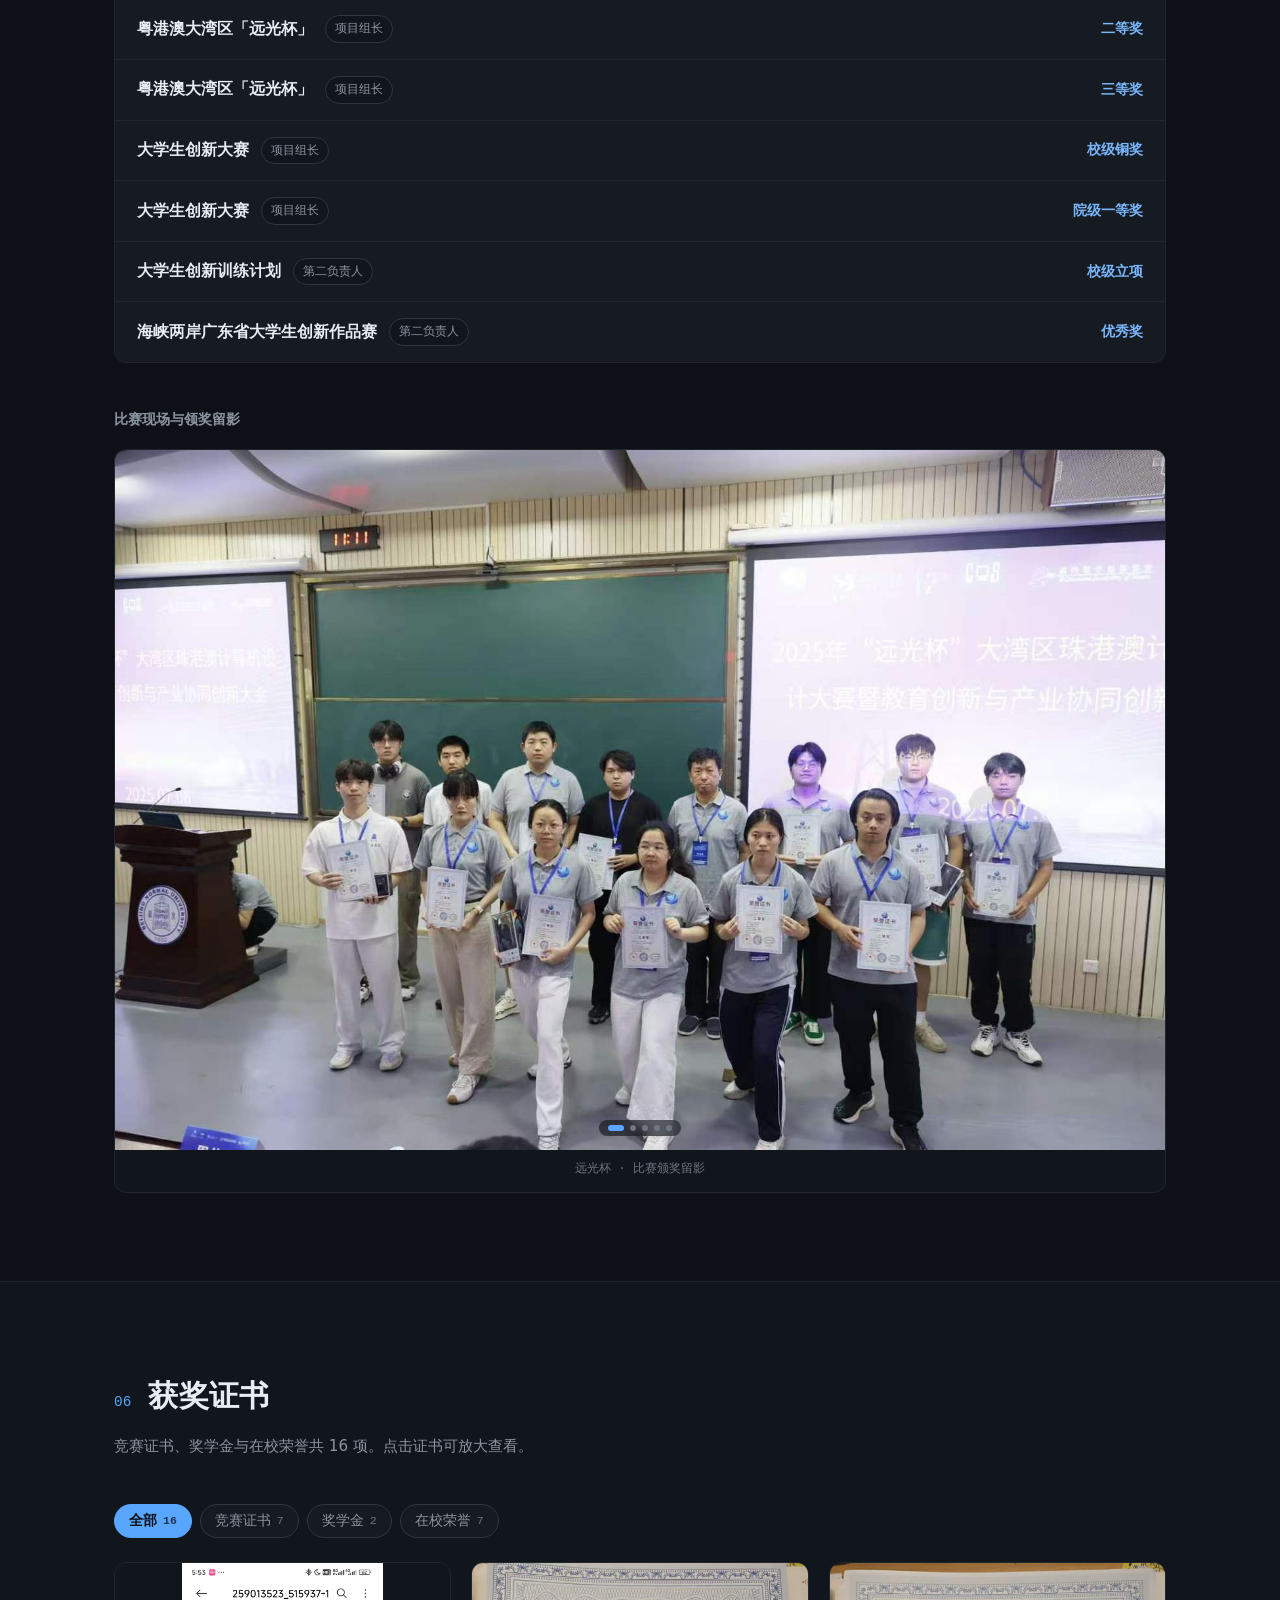
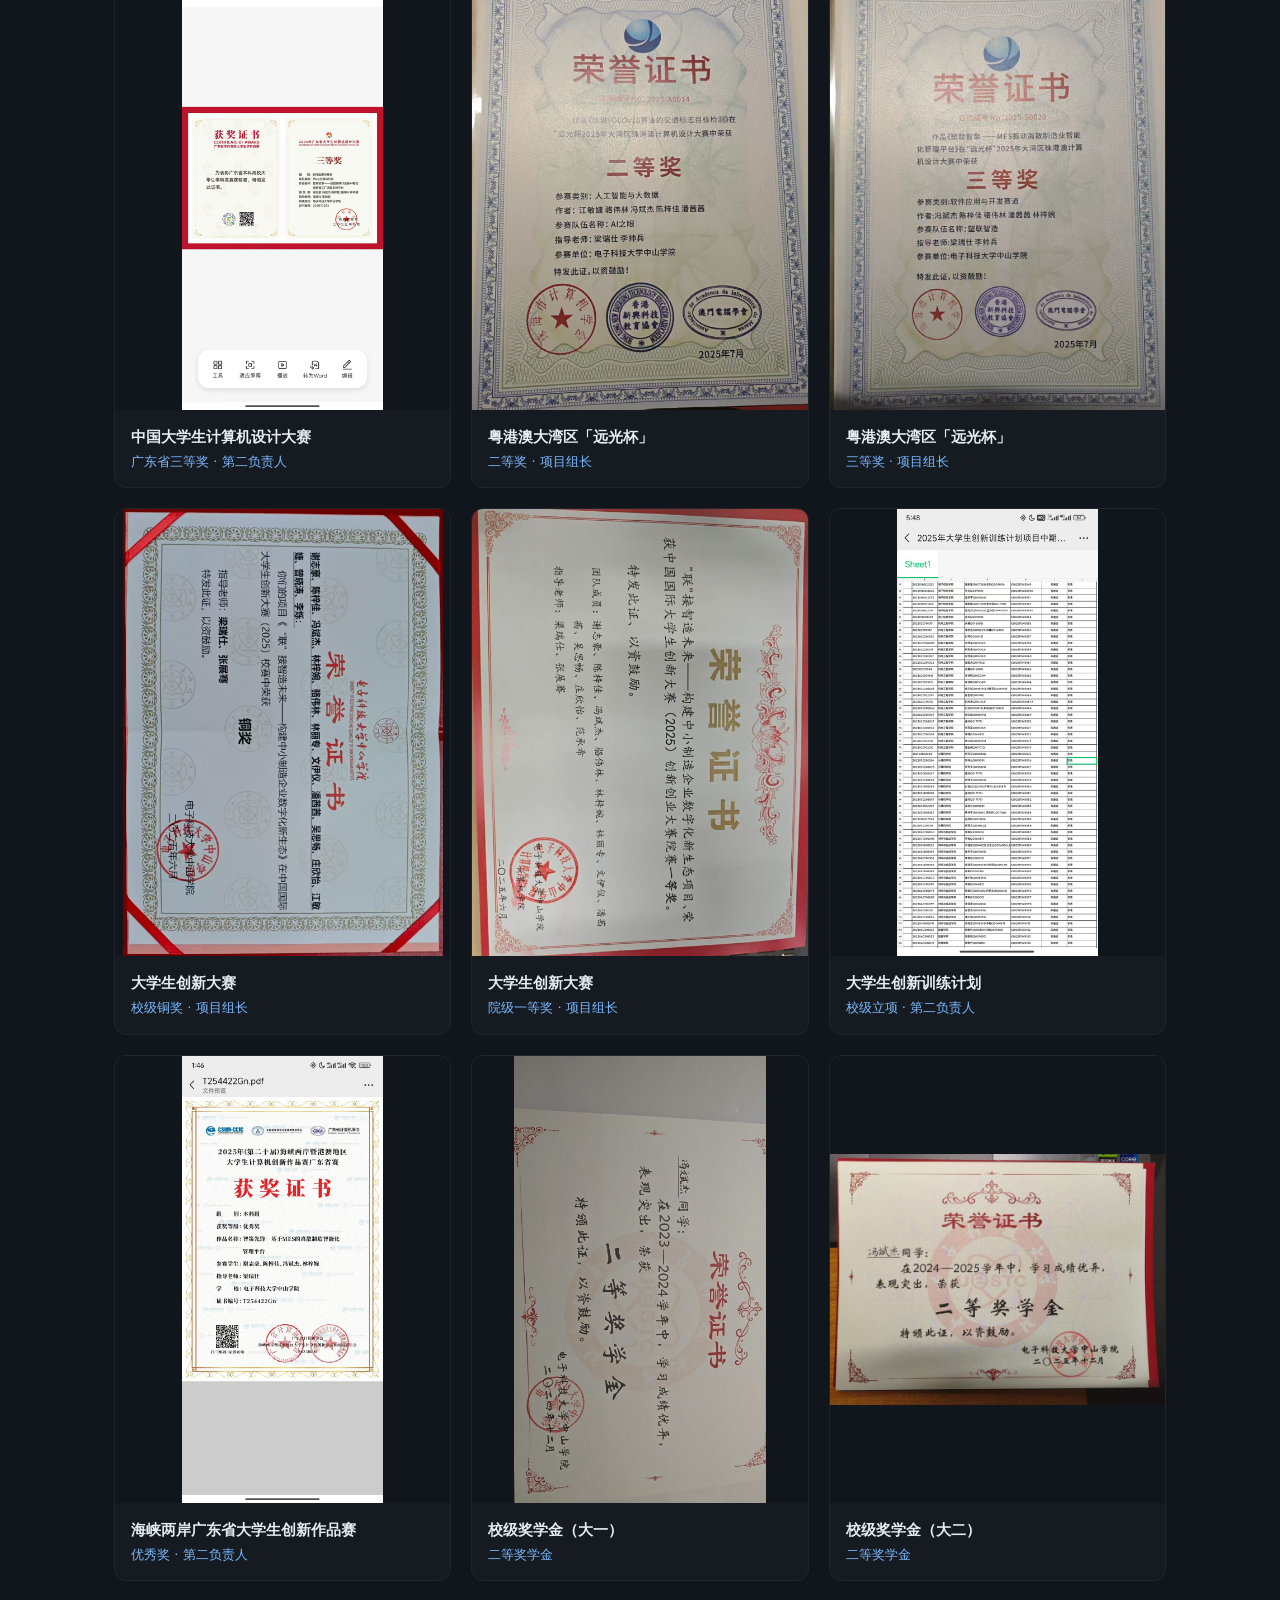
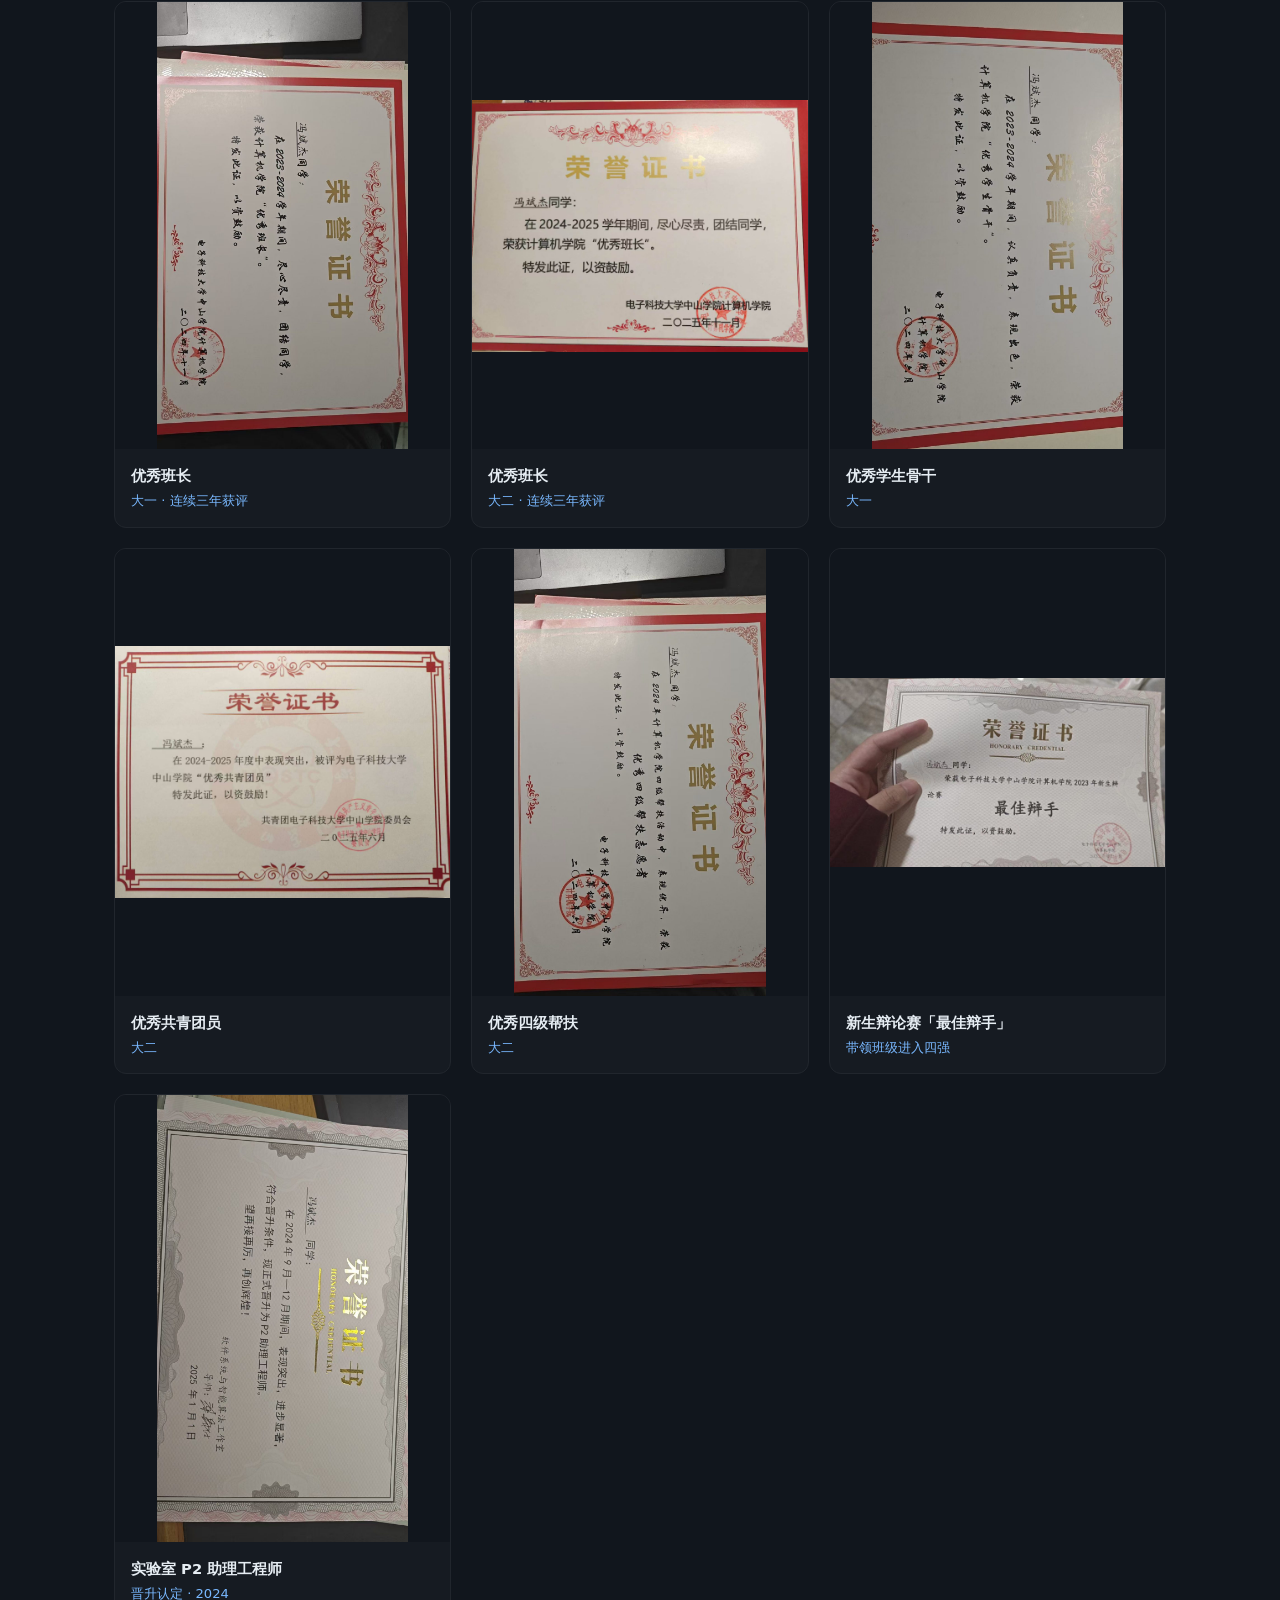
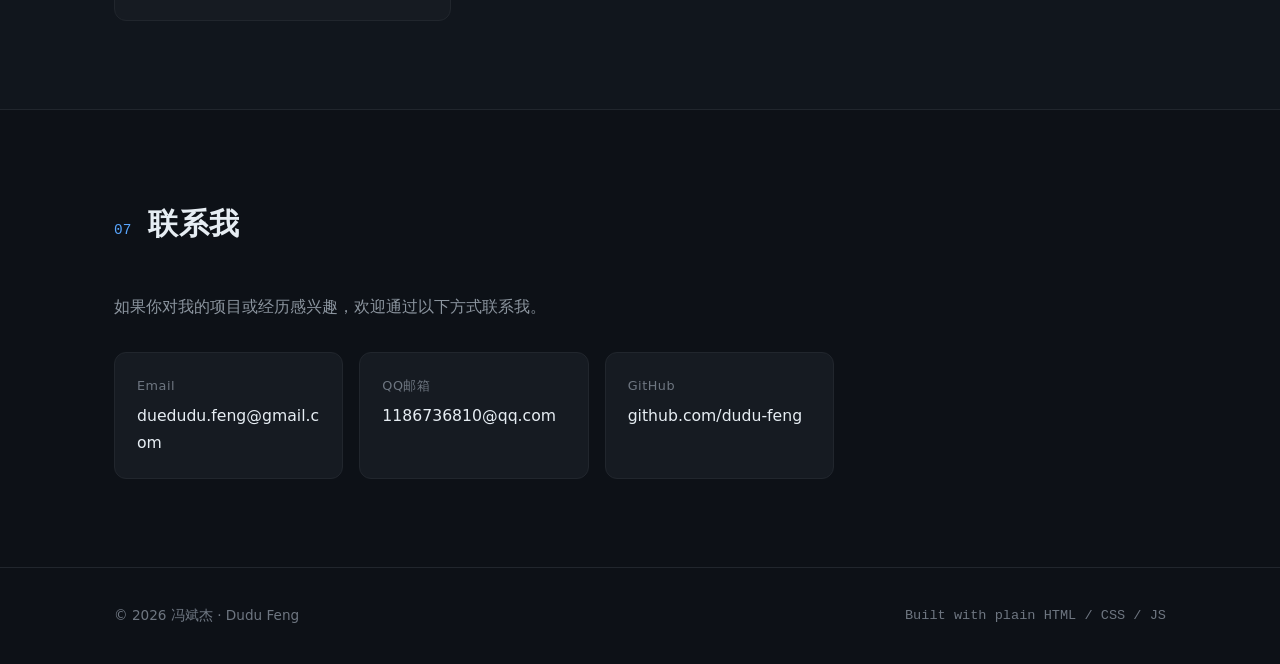
==== commit 0661f4ef: "chore: 整理资源文件并更新简历与网站内容 1.  新增、删除、迁移了大量图片资源，优化资源目录结构 2.  更新README文档，补充项目板块说明与使用指南 3.  完善resume.md简历源" ====
--- a/index.html
+++ b/index.html
@@ -3,10 +3,10 @@
 <head>
   <meta charset="UTF-8" />
   <meta name="viewport" content="width=device-width, initial-scale=1.0" />
-  <meta name="description" content="冯斌杰 —— 软件工程 · 全栈开发者，专注于 AI Agent / AI 全栈开发。开源智能体项目 Avalon 作者。" />
+  <meta name="description" content="冯斌杰 —— 软件工程 · 全栈开发者，专注于 AI Agent / AI 应用开发 / AI 全栈。开源智能体项目 Avalon 作者。" />
   <meta name="author" content="冯斌杰" />
   <meta property="og:title" content="冯斌杰 · 个人简历" />
-  <meta property="og:description" content="软件工程 · 全栈开发者，专注于 AI Agent / AI 全栈开发。" />
+  <meta property="og:description" content="软件工程 · 全栈开发者，专注于 AI Agent / AI 应用开发 / AI 全栈。" />
   <meta property="og:type" content="website" />
   <title>冯斌杰 · 个人简历</title>
   <link rel="stylesheet" href="css/style.css" />
@@ -27,6 +27,7 @@
         <li><a class="nav-link" href="#projects">项目</a></li>
         <li><a class="nav-link" href="#experience">实习</a></li>
         <li><a class="nav-link" href="#awards">比赛</a></li>
+        <li><a class="nav-link" href="#certs">证书</a></li>
         <li><a class="nav-link nav-link--cta" href="#contact">联系我</a></li>
       </ul>
 
@@ -43,7 +44,7 @@
     <section class="hero" id="home">
       <div class="container hero__inner">
         <div class="hero__avatar-wrap">
-          <img class="hero__avatar" src="assets/fbj-类证件照自拍.jpg" alt="冯斌杰证件照" width="160" height="160" />
+          <img class="hero__avatar" src="assets/头像.jpg" alt="冯斌杰" width="160" height="160" />
         </div>
 
         <p class="hero__eyebrow">Hi，我是</p>
@@ -52,17 +53,18 @@
 
         <p class="hero__title">
           软件工程 · 全栈开发者<br class="hero__title-br" />
-          专注于 <span class="hero__title-accent">AI Agent / AI 全栈开发</span>
+          专注于 <span class="hero__title-accent">AI Agent / AI 应用开发 / AI 全栈</span>
         </p>
 
         <p class="hero__desc">
           科班出身、工程底子扎实 —— 从实验室企业级系统起步，在 AI 元年主动转向，
-          独立完成开源智能体项目 <a href="https://github.com/dudu-feng/Avalon" target="_blank" rel="noopener">Avalon</a>。
+          独立完成开源智能体项目 <a href="https://github.com/dudu-feng/Avalon" target="_blank" rel="noopener">Avalon</a>，
+          并以此为题完成毕业设计。
         </p>
 
         <ul class="hero__tags" aria-label="目标方向">
           <li class="hero__tag">Agent 开发</li>
-          <li class="hero__tag">AI 全栈开发</li>
+          <li class="hero__tag">AI 应用开发</li>
           <li class="hero__tag">AI 全栈</li>
         </ul>
 
@@ -79,9 +81,9 @@
 
         <dl class="hero__facts" aria-label="关键信息">
           <div class="hero__fact"><dt>毕业届</dt><dd>2027 届</dd></div>
-          <div class="hero__fact"><dt>绩点</dt><dd>GPA 3.7</dd></div>
+          <div class="hero__fact"><dt>绩点</dt><dd>GPA 3.7 / 4.0</dd></div>
           <div class="hero__fact"><dt>专业排名</dt><dd>第 8</dd></div>
-          <div class="hero__fact"><dt>院校</dt><dd>电子科技大学中山学院</dd></div>
+          <div class="hero__fact"><dt>政治面貌</dt><dd>中共党员</dd></div>
         </dl>
       </div>
     </section>
@@ -97,32 +99,79 @@
         <div class="about__grid">
           <div class="about__bio">
             <p>
-              软件工程专业。大二进入实验室项目组，从企业级 <strong>MES / ERP 系统</strong>前端做起，
-              大三学完后端晋升全栈，并跟随项目组前往真实企业完成<strong>项目对接与实施落地</strong>。
+              电子科技大学中山学院 <strong>计算机学院 · 软件工程</strong>。大二进入智能计算与大数据实验室，
+              从企业级 <strong>MES / ERP 系统</strong>前端做起；大三学完后端晋升全栈，
+              并担任实验室 <strong>23 级本科开发组组长</strong>，随项目组前往合作企业（湖南弗斯迈）
+              完成项目对接与实施落地。
             </p>
             <p>
-              恰逢 AI 元年主动转向，独立完成开源智能体项目 <a href="https://github.com/dudu-feng/Avalon" target="_blank" rel="noopener">Avalon</a>，
+              恰逢 AI 技术爆发主动转向，独立完成开源智能体项目
+              <a href="https://github.com/dudu-feng/Avalon" target="_blank" rel="noopener">Avalon</a>
+              （Tauri 2 · Rust · React），并以此为题完成毕业设计。
               目标成为 <strong>AI 应用 / Agent 方向</strong>的工程师。
             </p>
           </div>
 
           <ul class="about__facts">
             <li class="about__fact"><span class="about__fact-label">院校</span><span class="about__fact-value">电子科技大学中山学院</span></li>
-            <li class="about__fact"><span class="about__fact-label">专业</span><span class="about__fact-value">软件工程 · 本科（科班）</span></li>
+            <li class="about__fact"><span class="about__fact-label">学院 / 专业</span><span class="about__fact-value">计算机学院 · 软件工程</span></li>
             <li class="about__fact"><span class="about__fact-label">届别</span><span class="about__fact-value">2027 届（2027.06 毕业）</span></li>
-            <li class="about__fact"><span class="about__fact-label">绩点 / 排名</span><span class="about__fact-value">GPA 3.7 · 专业第 8</span></li>
+            <li class="about__fact"><span class="about__fact-label">绩点 / 排名</span><span class="about__fact-value">GPA 3.7 / 4.0 · 专业第 8</span></li>
+            <li class="about__fact"><span class="about__fact-label">政治面貌</span><span class="about__fact-value">中共党员</span></li>
             <li class="about__fact"><span class="about__fact-label">所在地</span><span class="about__fact-value">浙江湖州</span></li>
           </ul>
+        </div>
+
+        <!-- 教育背景 -->
+        <div class="about__block">
+          <h3 class="about__block-title">教育背景</h3>
+          <div class="about__edu">
+            <div class="about__edu-head">
+              <span class="about__edu-school">电子科技大学中山学院 · 计算机学院</span>
+              <span class="about__edu-time">2023.09 – 2027.06</span>
+            </div>
+            <p class="about__edu-major">软件工程 · 本科（科班）· GPA 3.7 / 4.0 · 专业第 8</p>
+            <div class="about__courses">
+              <span class="about__courses-label">专业课程</span>
+              <ul class="about__courses-tags">
+                <li>前端开发</li>
+                <li>JavaEE</li>
+                <li>软件需求工程</li>
+                <li>Python</li>
+                <li>大模型训练与微调</li>
+              </ul>
+            </div>
+          </div>
+        </div>
+
+        <!-- 个人特质 -->
+        <div class="about__block">
+          <h3 class="about__block-title">个人特质</h3>
+          <div class="traits">
+            <div class="trait">
+              <h4 class="trait__title">性格 · 稳定耐心，擅长协作</h4>
+              <p class="trait__desc">和善、稳定、耐心。大二下学期起担任实验室 23 级本科开发组组长，熟悉团队协作开发与任务分工。</p>
+            </div>
+            <div class="trait">
+              <h4 class="trait__title">组织 · 连续三年「优秀班长」</h4>
+              <p class="trait__desc">作为班长张罗班级事务、联系店家规划团建，获优秀学生骨干、优秀共青团员、优秀四级帮扶等荣誉。</p>
+            </div>
+            <div class="trait">
+              <h4 class="trait__title">自驱 · 学习快，能长期坚持</h4>
+              <p class="trait__desc">高中毕业自学自媒体，暑假更新 84 篇稿件、B 站累计 94 万播放；如今在 GitHub 持续迭代 Avalon，并同步更新开发日志与使用教程。</p>
+            </div>
+          </div>
         </div>
 
         <div class="about__highlights">
           <h3 class="about__highlights-title">在校亮点</h3>
           <ul class="about__highlight-tags">
+            <li>实验室 23 级本科开发组组长</li>
+            <li>实验室 FSM 项目组组长</li>
+            <li>实验室 P2 助理工程师</li>
+            <li>优秀班长（连续三年）</li>
+            <li>连续三年获校级奖学金</li>
             <li>新生辩论赛「最佳辩手」</li>
-            <li>优秀班长（连续三年）</li>
-            <li>二等奖学金</li>
-            <li>实验室 P2 助理工程师</li>
-            <li>实验室 FSM 项目组组长</li>
             <li>中共党员</li>
           </ul>
         </div>
@@ -147,12 +196,14 @@
               <li>JavaScript</li>
               <li>Element Plus</li>
               <li>Ant Design</li>
+              <li>高德地图 / 全景图组件</li>
             </ul>
           </article>
 
           <article class="skill-group">
             <h3 class="skill-group__title">后端 &amp; 服务端</h3>
             <ul class="skill-group__tags">
+              <li>JavaEE</li>
               <li>Spring Boot</li>
               <li>MyBatis</li>
               <li>Redis</li>
@@ -166,10 +217,12 @@
             <ul class="skill-group__tags">
               <li>Python</li>
               <li>LLM 应用开发</li>
-              <li>工具调用</li>
-              <li>多步规划</li>
+              <li>Function Calling</li>
+              <li>多步规划（ReAct）</li>
               <li>记忆 / 上下文管理</li>
-              <li>MCP</li>
+              <li>RAG / 向量检索</li>
+              <li>本地 Embedding</li>
+              <li>大模型训练与微调</li>
               <li>飞书开放平台</li>
             </ul>
           </article>
@@ -177,15 +230,16 @@
           <article class="skill-group">
             <h3 class="skill-group__title">桌面 &amp; 跨端</h3>
             <ul class="skill-group__tags">
-              <li>Tauri</li>
-              <li>Rust</li>
+              <li>Tauri 2</li>
+              <li>Rust（tokio / reqwest / candle）</li>
+              <li>HarmonyOS 应用开发</li>
             </ul>
           </article>
 
           <article class="skill-group">
-            <h3 class="skill-group__title">工程化</h3>
+            <h3 class="skill-group__title">工程化 &amp; 其他</h3>
             <ul class="skill-group__tags">
-              <li>Git</li>
+              <li>Git / GitHub 开源协作</li>
               <li>Docker</li>
               <li>CI / CD</li>
               <li>云服务器部署</li>
@@ -202,111 +256,283 @@
         <div class="section__head">
           <span class="section__index">03</span>
           <h2 class="section__title">项目经历</h2>
+          <p class="section__subtitle">点击任意截图可放大查看；多图项目可左右滑动或点击箭头翻看。</p>
         </div>
 
         <div class="projects__grid">
-          <!-- Avalon 置顶大卡片 -->
+          <!-- ---------- Avalon 置顶大卡片 ---------- -->
           <article class="project-card project-card--featured">
             <div class="project-card__body">
               <div class="project-card__meta">
-                <span class="project-card__badge">核心项目</span>
-                <span class="project-card__badge project-card__badge--muted">开源 · Agent · 独立开发 · v0.3.0</span>
+                <span class="project-card__badge">核心项目 · 毕业设计</span>
+                <span class="project-card__badge project-card__badge--muted">开源 · MIT · v0.5.0 · 独立开发</span>
               </div>
               <h3 class="project-card__title">Avalon —— 本地 AI 个人助手</h3>
               <p class="project-card__desc">
-                面向个人的轻量智能助手，采用 Tauri 2（Rust 后端 + React 前端）构建，
-                具备多轮对话、会话记忆、定时任务、渠道对接四大核心能力。
-                独立完成需求分析 → 框架设计 → 原型 → 开发 → 测试 → 部署打包全流程。
+                面向个人的轻量智能助手，采用 <strong>Tauri 2（Rust 后端 + React 19 前端）</strong>构建，
+                具备多轮对话、会话记忆、定时任务、渠道对接四大核心能力，并内置本地向量化模型，无需额外部署服务即可开箱即用。
+                独立完成需求分析 → 框架设计 → 原型设计 → 开发 → 测试 → 部署打包全流程。
               </p>
 
               <div class="project-features">
                 <div class="project-feature">
                   <h4 class="project-feature__title">多轮对话</h4>
-                  <p class="project-feature__desc">ReAct 引擎驱动，流式输出，工具调用与中间过程可视化</p>
+                  <p class="project-feature__desc">ReAct 引擎驱动，流式输出，工具调用与中间推理过程可视化</p>
                 </div>
                 <div class="project-feature">
                   <h4 class="project-feature__title">会话记忆</h4>
-                  <p class="project-feature__desc">自动压缩 + 渐进式总结 + 向量检索（三模式），长对话不丢上下文</p>
+                  <p class="project-feature__desc">自动压缩 + 渐进式总结 + 向量检索（semantic / keyword / hybrid 三模式）</p>
+                </div>
+                <div class="project-feature">
+                  <h4 class="project-feature__title">渠道对接</h4>
+                  <p class="project-feature__desc">飞书长连接，私聊直聊、群聊 @ 触发；tokio-tungstenite + prost 手写私有协议</p>
                 </div>
                 <div class="project-feature">
                   <h4 class="project-feature__title">定时任务</h4>
-                  <p class="project-feature__desc">once / daily / weekly 定时运行，执行历史可追问，未读角标提醒</p>
+                  <p class="project-feature__desc">once / daily / weekly 灵活调度，执行历史可继续追问，未读角标提醒</p>
                 </div>
                 <div class="project-feature">
-                  <h4 class="project-feature__title">渠道对接</h4>
-                  <p class="project-feature__desc">飞书长连接，私聊 / 群聊 @ 触发，流式卡片与表情标记进度</p>
+                  <h4 class="project-feature__title">灵魂与技能</h4>
+                  <p class="project-feature__desc">用户画像与自我设定的长期记忆管理，工具技能可插拔扩展</p>
                 </div>
+                <div class="project-feature">
+                  <h4 class="project-feature__title">用量与零成本</h4>
+                  <p class="project-feature__desc">本地 embedding（candle · bge-small-zh-v1.5）向量化零 API 成本，token 按「天 × 模型」聚合可视化</p>
+                </div>
+              </div>
+
+              <div class="thesis">
+                <span class="thesis__label">毕业设计</span>
+                <p class="thesis__title">《基于 LLM 的强化记忆检索和自定义工作流的个人智能体助手》</p>
+                <p class="thesis__desc">
+                  系统分为智能体核心、记忆系统、工具生态、定时任务、多平台接入五大部分；
+                  难点在于长期记忆的向量检索与衰减压缩策略、多工具调用的编排与错误恢复、跨会话的用户画像沉淀机制。
+                </p>
               </div>
 
               <div class="project-card__stack">
-                <span>Tauri 2</span><span>Rust</span><span>React 19</span><span>TypeScript</span><span>Vite</span><span>tokio</span><span>candle</span><span>飞书长连接</span>
+                <span>Tauri 2</span><span>Rust</span><span>React 19</span><span>TypeScript</span><span>tokio</span><span>reqwest</span><span>candle</span><span>飞书长连接</span>
               </div>
               <a class="project-card__link" href="https://github.com/dudu-feng/Avalon" target="_blank" rel="noopener">
                 查看仓库 <svg viewBox="0 0 16 16" width="14" height="14" aria-hidden="true"><path fill="currentColor" d="M6.354 5.5H4a3 3 0 0 0 0 6h3a3 3 0 0 0 2.83-2H9a1 1 0 0 1 0-2h.83A3 3 0 0 0 7 5.5H6.354zm-.708 1.854a.5.5 0 1 1 .708-.708l2.5 2.5a.5.5 0 0 1 0 .708l-2.5 2.5a.5.5 0 0 1-.708-.708L7.793 9.5 5.646 7.354z"/></svg>
               </a>
             </div>
 
-            <div class="project-gallery">
-              <figure class="project-gallery__item" data-lightbox="assets/Avalon/Avalon-chat.jpg">
-                <img src="assets/Avalon/Avalon-chat.jpg" alt="Avalon 对话界面" loading="lazy" />
-                <figcaption>Chat · 对话</figcaption>
-              </figure>
-              <figure class="project-gallery__item" data-lightbox="assets/Avalon/Avalon-schedule.jpg">
-                <img src="assets/Avalon/Avalon-schedule.jpg" alt="Avalon 定时任务界面" loading="lazy" />
-                <figcaption>Schedule · 定时任务</figcaption>
-              </figure>
-              <figure class="project-gallery__item" data-lightbox="assets/Avalon/Avalon-setting.jpg">
-                <img src="assets/Avalon/Avalon-setting.jpg" alt="Avalon 设置界面" loading="lazy" />
-                <figcaption>Settings · 设置</figcaption>
-              </figure>
-              <figure class="project-gallery__item" data-lightbox="assets/Avalon/Avalon-home.jpg">
-                <img src="assets/Avalon/Avalon-home.jpg" alt="Avalon 主页界面" loading="lazy" />
-                <figcaption>Home · 主页</figcaption>
-              </figure>
-              <figure class="project-gallery__item" data-lightbox="assets/Avalon/Avalon-about.jpg">
-                <img src="assets/Avalon/Avalon-about.jpg" alt="Avalon 关于界面" loading="lazy" />
-                <figcaption>About · 关于</figcaption>
-              </figure>
+            <div class="carousel" data-carousel aria-roledescription="轮播" aria-label="Avalon 界面截图">
+              <div class="carousel__viewport">
+                <ul class="carousel__track">
+                  <li class="carousel__slide">
+                    <img src="assets/Avalon（个人开源项目）/01-对话.jpg" alt="Avalon 对话界面，展示工具调用与中间推理过程" loading="lazy" data-lightbox="assets/Avalon（个人开源项目）/01-对话.jpg" />
+                    <span class="carousel__caption">对话 · ReAct 引擎与工具调用可视化</span>
+                  </li>
+                  <li class="carousel__slide">
+                    <img src="assets/Avalon（个人开源项目）/02-仪表盘.jpg" alt="Avalon 仪表盘，按天与模型聚合 token 用量" loading="lazy" data-lightbox="assets/Avalon（个人开源项目）/02-仪表盘.jpg" />
+                    <span class="carousel__caption">仪表盘 · token 用量按「天 × 模型」聚合</span>
+                  </li>
+                  <li class="carousel__slide">
+                    <img src="assets/Avalon（个人开源项目）/03-灵魂.jpg" alt="Avalon 灵魂页，用户画像与自我设定管理" loading="lazy" data-lightbox="assets/Avalon（个人开源项目）/03-灵魂.jpg" />
+                    <span class="carousel__caption">灵魂 · 用户画像与自我设定的长期记忆</span>
+                  </li>
+                  <li class="carousel__slide">
+                    <img src="assets/Avalon（个人开源项目）/04-设置.jpg" alt="Avalon 设置页，多模型独立鉴权配置" loading="lazy" data-lightbox="assets/Avalon（个人开源项目）/04-设置.jpg" />
+                    <span class="carousel__caption">设置 · 多模型独立鉴权与一键切换</span>
+                  </li>
+                  <li class="carousel__slide">
+                    <img src="assets/Avalon（个人开源项目）/05-GitHub-README.jpg" alt="Avalon GitHub README 页面" loading="lazy" data-lightbox="assets/Avalon（个人开源项目）/05-GitHub-README.jpg" />
+                    <span class="carousel__caption">README · 功能特性与安全边界说明</span>
+                  </li>
+                  <li class="carousel__slide">
+                    <img src="assets/Avalon（个人开源项目）/06-GitHub-仓库.jpg" alt="Avalon GitHub 仓库首页" loading="lazy" data-lightbox="assets/Avalon（个人开源项目）/06-GitHub-仓库.jpg" />
+                    <span class="carousel__caption">仓库 · MIT 开源，107 commit / 8 release</span>
+                  </li>
+                </ul>
+              </div>
+              <button type="button" class="carousel__nav carousel__nav--prev" aria-label="上一张">
+                <svg viewBox="0 0 16 16" width="18" height="18" aria-hidden="true"><path fill="currentColor" d="M10.354 3.146a.5.5 0 0 1 0 .708L6.207 8l4.147 4.146a.5.5 0 0 1-.708.708l-4.5-4.5a.5.5 0 0 1 0-.708l4.5-4.5a.5.5 0 0 1 .708 0z"/></svg>
+              </button>
+              <button type="button" class="carousel__nav carousel__nav--next" aria-label="下一张">
+                <svg viewBox="0 0 16 16" width="18" height="18" aria-hidden="true"><path fill="currentColor" d="M5.646 3.146a.5.5 0 0 0 0 .708L9.793 8l-4.147 4.146a.5.5 0 0 0 .708.708l4.5-4.5a.5.5 0 0 0 0-.708l-4.5-4.5a.5.5 0 0 0-.708 0z"/></svg>
+              </button>
             </div>
           </article>
 
-          <!-- MES / ERP -->
+          <!-- ---------- MES / ERP ---------- -->
+          <article class="project-card project-card--wide">
+            <div class="project-card__body">
+              <div class="project-card__meta">
+                <span class="project-card__badge project-card__badge--muted">实验室项目组 · 全栈 · 企业落地</span>
+              </div>
+              <h3 class="project-card__title">MES / ERP 企业级系统</h3>
+              <p class="project-card__desc">
+                参与企业级 MES / ERP 系统前后端开发，跟随项目组前往合作企业（湖南弗斯迈）完成项目对接与实施落地，
+                完整走过「从代码到企业交付」全过程。
+              </p>
+              <ul class="project-card__points">
+                <li>成长线：大二负责前端 → 大三学完后端晋升全栈，独立负责前后端模块与接口联调</li>
+                <li>担任实验室 23 级本科开发组组长，负责任务拆分与组内协作</li>
+                <li>具备真实企业项目对接、实施、落地经验（应届生中稀缺）</li>
+              </ul>
+              <div class="project-card__stack">
+                <span>Vue</span><span>JavaScript</span><span>Node.js</span><span>Spring Boot</span><span>MyBatis</span><span>Redis</span>
+              </div>
+            </div>
+
+            <div class="carousel carousel--wide" data-carousel aria-roledescription="轮播" aria-label="MES 项目现场照片">
+              <div class="carousel__viewport">
+                <ul class="carousel__track">
+                  <li class="carousel__slide">
+                    <img src="assets/企业MES系统/湖南弗斯迈出差-项目对接与实施01.jpg" alt="前往湖南弗斯迈进行项目对接与实施" loading="lazy" data-lightbox="assets/企业MES系统/湖南弗斯迈出差-项目对接与实施01.jpg" />
+                    <span class="carousel__caption">湖南弗斯迈 · 项目对接与实施</span>
+                  </li>
+                  <li class="carousel__slide">
+                    <img src="assets/企业MES系统/湖南弗斯迈出差-项目对接与实施02.jpg" alt="湖南弗斯迈项目现场实施" loading="lazy" data-lightbox="assets/企业MES系统/湖南弗斯迈出差-项目对接与实施02.jpg" />
+                    <span class="carousel__caption">湖南弗斯迈 · 现场部署调试</span>
+                  </li>
+                  <li class="carousel__slide">
+                    <img src="assets/企业MES系统/实验室团队建设与颁奖-留影纪念.jpg" alt="实验室团队建设与颁奖留影" loading="lazy" data-lightbox="assets/企业MES系统/实验室团队建设与颁奖-留影纪念.jpg" />
+                    <span class="carousel__caption">智能计算与大数据实验室 · 团队留影</span>
+                  </li>
+                </ul>
+              </div>
+              <button type="button" class="carousel__nav carousel__nav--prev" aria-label="上一张">
+                <svg viewBox="0 0 16 16" width="18" height="18" aria-hidden="true"><path fill="currentColor" d="M10.354 3.146a.5.5 0 0 1 0 .708L6.207 8l4.147 4.146a.5.5 0 0 1-.708.708l-4.5-4.5a.5.5 0 0 1 0-.708l4.5-4.5a.5.5 0 0 1 .708 0z"/></svg>
+              </button>
+              <button type="button" class="carousel__nav carousel__nav--next" aria-label="下一张">
+                <svg viewBox="0 0 16 16" width="18" height="18" aria-hidden="true"><path fill="currentColor" d="M5.646 3.146a.5.5 0 0 0 0 .708L9.793 8l-4.147 4.146a.5.5 0 0 0 .708.708l4.5-4.5a.5.5 0 0 0 0-.708l-4.5-4.5a.5.5 0 0 0-.708 0z"/></svg>
+              </button>
+            </div>
+          </article>
+
+          <!-- ---------- 全景中山 ---------- -->
           <article class="project-card">
             <div class="project-card__body">
               <div class="project-card__meta">
-                <span class="project-card__badge project-card__badge--muted">实验室项目组 · 全栈 · 企业落地</span>
-              </div>
-              <h3 class="project-card__title">MES / ERP 企业级系统</h3>
+                <span class="project-card__badge project-card__badge--muted">课程设计 · 前后端分离 · 已部署上线</span>
+              </div>
+              <h3 class="project-card__title">全景中山 · 政务全景导览平台</h3>
               <p class="project-card__desc">
-                参与 MES / ERP 系统前后端开发，跟随项目组前往湖南弗斯迈完成项目对接与实施落地，
-                完整走过「从代码到企业交付」全过程。
+                Spring Boot + Vue 前后端分离的政务全景导览平台，已部署至云服务器上线运行。
+                独立完成全景图组件封装、全景点位与地图双向映射、全景图上传与时间线管理等核心功能。
               </p>
               <ul class="project-card__points">
-                <li>成长线：大二前端 → 大三学完后端晋升全栈，独立负责前后端</li>
-                <li>具备真实企业项目对接、实施、落地经验</li>
+                <li>封装全景图组件：支持全景漫游、点位标记与「设为当前展示」</li>
+                <li>地图侧以分级点位 + 范围圈层展示，支持「隐藏范围」「跳转区域」</li>
+                <li>后台按日期分组的时间线管理，点位置信信息与图片可动态维护</li>
               </ul>
               <div class="project-card__stack">
-                <span>Vue</span><span>JavaScript</span><span>Node.js</span><span>Spring Boot</span><span>MyBatis</span><span>Redis</span>
-              </div>
+                <span>Spring Boot</span><span>Vue</span><span>高德地图</span><span>全景图组件</span>
+              </div>
+            </div>
+
+            <div class="carousel" data-carousel aria-roledescription="轮播" aria-label="全景中山项目截图">
+              <div class="carousel__viewport">
+                <ul class="carousel__track">
+                  <li class="carousel__slide">
+                    <img src="assets/全景中山（springboot+vue）/01-登录门户.jpg" alt="全景中山平台登录门户" loading="lazy" data-lightbox="assets/全景中山（springboot+vue）/01-登录门户.jpg" />
+                    <span class="carousel__caption">登录门户 · 已部署上线</span>
+                  </li>
+                  <li class="carousel__slide">
+                    <img src="assets/全景中山（springboot+vue）/02-全景组件与点位映射.jpg" alt="全景图组件封装、点位标记与地图映射" loading="lazy" data-lightbox="assets/全景中山（springboot+vue）/02-全景组件与点位映射.jpg" />
+                    <span class="carousel__caption">全景组件封装 · 点位标记与地图映射</span>
+                  </li>
+                </ul>
+              </div>
+              <button type="button" class="carousel__nav carousel__nav--prev" aria-label="上一张">
+                <svg viewBox="0 0 16 16" width="18" height="18" aria-hidden="true"><path fill="currentColor" d="M10.354 3.146a.5.5 0 0 1 0 .708L6.207 8l4.147 4.146a.5.5 0 0 1-.708.708l-4.5-4.5a.5.5 0 0 1 0-.708l4.5-4.5a.5.5 0 0 1 .708 0z"/></svg>
+              </button>
+              <button type="button" class="carousel__nav carousel__nav--next" aria-label="下一张">
+                <svg viewBox="0 0 16 16" width="18" height="18" aria-hidden="true"><path fill="currentColor" d="M5.646 3.146a.5.5 0 0 0 0 .708L9.793 8l-4.147 4.146a.5.5 0 0 0 .708.708l4.5-4.5a.5.5 0 0 0 0-.708l-4.5-4.5a.5.5 0 0 0-.708 0z"/></svg>
+              </button>
             </div>
           </article>
 
-          <!-- 课程项目 -->
+          <!-- ---------- 掌上湖州 ---------- -->
           <article class="project-card">
             <div class="project-card__body">
               <div class="project-card__meta">
-                <span class="project-card__badge project-card__badge--muted">课程项目</span>
-              </div>
-              <h3 class="project-card__title">全景中山 · 宠物社区 · 掌上湖州</h3>
+                <span class="project-card__badge project-card__badge--muted">课程设计 · 移动应用</span>
+              </div>
+              <h3 class="project-card__title">掌上湖州 · 文旅移动应用</h3>
               <p class="project-card__desc">
-                课程项目中深化技术栈，广泛运用主流 Vue 生态组件库（高德地图、图片全景图等），
-                养成「读官方文档、快速上手新组件」的能力。
+                面向湖州本地文旅场景的移动应用，包含景点 / 美食 / 活动 / 我的四大模块，
+                实现账号注册登录、区县速览、热门景点推荐与表单校验等完整交互流程。
               </p>
               <div class="project-card__stack">
-                <span>Vue</span><span>Ant Design</span><span>Element Plus</span><span>高德地图</span><span>全景图组件</span>
-              </div>
+                <span>HarmonyOS</span><span>移动端应用开发</span>
+              </div>
+            </div>
+
+            <div class="carousel carousel--tall" data-carousel aria-roledescription="轮播" aria-label="掌上湖州应用截图">
+              <div class="carousel__viewport">
+                <ul class="carousel__track">
+                  <li class="carousel__slide">
+                    <img src="assets/掌上湖州（鸿蒙移动应用）/01-景点与美食.jpg" alt="掌上湖州景点与美食模块" loading="lazy" data-lightbox="assets/掌上湖州（鸿蒙移动应用）/01-景点与美食.jpg" />
+                    <span class="carousel__caption">景点 / 美食 · 分类筛选与详情页</span>
+                  </li>
+                  <li class="carousel__slide">
+                    <img src="assets/掌上湖州（鸿蒙移动应用）/02-登录注册与首页.jpg" alt="掌上湖州登录注册与首页" loading="lazy" data-lightbox="assets/掌上湖州（鸿蒙移动应用）/02-登录注册与首页.jpg" />
+                    <span class="carousel__caption">登录注册 · 表单校验与首页推荐</span>
+                  </li>
+                </ul>
+              </div>
+              <button type="button" class="carousel__nav carousel__nav--prev" aria-label="上一张">
+                <svg viewBox="0 0 16 16" width="18" height="18" aria-hidden="true"><path fill="currentColor" d="M10.354 3.146a.5.5 0 0 1 0 .708L6.207 8l4.147 4.146a.5.5 0 0 1-.708.708l-4.5-4.5a.5.5 0 0 1 0-.708l4.5-4.5a.5.5 0 0 1 .708 0z"/></svg>
+              </button>
+              <button type="button" class="carousel__nav carousel__nav--next" aria-label="下一张">
+                <svg viewBox="0 0 16 16" width="18" height="18" aria-hidden="true"><path fill="currentColor" d="M5.646 3.146a.5.5 0 0 0 0 .708L9.793 8l-4.147 4.146a.5.5 0 0 0 .708.708l4.5-4.5a.5.5 0 0 0 0-.708l-4.5-4.5a.5.5 0 0 0-.708 0z"/></svg>
+              </button>
             </div>
           </article>
+          <!-- ---------- 社区宠物管理系统 ---------- -->
+          <article class="project-card project-card--wide">
+            <div class="project-card__body">
+              <div class="project-card__meta">
+                <span class="project-card__badge project-card__badge--muted">课程设计 · 前后端分离 · 高德地图</span>
+              </div>
+              <h3 class="project-card__title">社区宠物管理系统</h3>
+              <p class="project-card__desc">
+                面向校园社区的宠物管理系统，覆盖宠物建档、地图定位、活动轨迹追踪、领养申请与医疗救助全流程。
+              </p>
+              <ul class="project-card__points">
+                <li>宠物地图：高德地图 SDK 集成，支持多边形区域绘制（面积自动计算）、点位标记与按区域检索</li>
+                <li>活动轨迹：以时间线记录走失 / 找到 / 受伤等事件，地图绘制行进轨迹</li>
+                <li>领养与救助：领养申请、申请人审核、领养状态流转，配合医院点位与受伤上报</li>
+              </ul>
+              <div class="project-card__stack">
+                <span>Vue</span><span>高德地图 SDK</span><span>Element Plus</span><span>前后端分离</span>
+              </div>
+            </div>
+
+            <div class="carousel carousel--ultrawide" data-carousel aria-roledescription="轮播" aria-label="社区宠物管理系统截图">
+              <div class="carousel__viewport">
+                <ul class="carousel__track">
+                  <li class="carousel__slide">
+                    <img src="assets/社区宠物管理系统/01-宠物地图.jpg" alt="宠物地图与区域规划" loading="lazy" data-lightbox="assets/社区宠物管理系统/01-宠物地图.jpg" />
+                    <span class="carousel__caption">宠物地图 · 点位聚合与区域规划</span>
+                  </li>
+                  <li class="carousel__slide">
+                    <img src="assets/社区宠物管理系统/02-宠物详情.jpg" alt="宠物详情基础信息与领养状态" loading="lazy" data-lightbox="assets/社区宠物管理系统/02-宠物详情.jpg" />
+                    <span class="carousel__caption">宠物详情 · 领养状态与上报入口</span>
+                  </li>
+                  <li class="carousel__slide">
+                    <img src="assets/社区宠物管理系统/03-活动轨迹.jpg" alt="宠物活动轨迹时间线" loading="lazy" data-lightbox="assets/社区宠物管理系统/03-活动轨迹.jpg" />
+                    <span class="carousel__caption">活动轨迹 · 走失与找到的事件时间线</span>
+                  </li>
+                  <li class="carousel__slide">
+                    <img src="assets/社区宠物管理系统/04-区域规划.jpg" alt="区域规划绘制与面积计算" loading="lazy" data-lightbox="assets/社区宠物管理系统/04-区域规划.jpg" />
+                    <span class="carousel__caption">区域规划 · 多边形绘制与面积自动计算</span>
+                  </li>
+                </ul>
+              </div>
+              <button type="button" class="carousel__nav carousel__nav--prev" aria-label="上一张">
+                <svg viewBox="0 0 16 16" width="18" height="18" aria-hidden="true"><path fill="currentColor" d="M10.354 3.146a.5.5 0 0 1 0 .708L6.207 8l4.147 4.146a.5.5 0 0 1-.708.708l-4.5-4.5a.5.5 0 0 1 0-.708l4.5-4.5a.5.5 0 0 1 .708 0z"/></svg>
+              </button>
+              <button type="button" class="carousel__nav carousel__nav--next" aria-label="下一张">
+                <svg viewBox="0 0 16 16" width="18" height="18" aria-hidden="true"><path fill="currentColor" d="M5.646 3.146a.5.5 0 0 0 0 .708L9.793 8l-4.147 4.146a.5.5 0 0 0 .708.708l4.5-4.5a.5.5 0 0 0 0-.708l-4.5-4.5a.5.5 0 0 0-.708 0z"/></svg>
+              </button>
+            </div>
+          </article>
+
         </div>
       </div>
     </section>
@@ -323,27 +549,50 @@
           <li class="timeline__item">
             <div class="timeline__period">2024 – 2025</div>
             <div class="timeline__body">
-              <h3 class="timeline__title">开发实习 <span class="timeline__org">· 中山睿数</span></h3>
-              <p class="timeline__desc">实验室导师公司，参与实际项目开发，与实验室项目组工作一脉相承，延续真实工程经验。</p>
+              <h3 class="timeline__title">全栈开发 · FSM 开发组组长 <span class="timeline__org">· 中山睿数信息技术有限责任公司</span></h3>
+              <p class="timeline__stack">Vue + JavaScript + Node.js ｜ Spring Boot + MyBatis + Redis</p>
+              <ul class="timeline__points">
+                <li>大二负责前端开发，大三学完后端晋升全栈，独立负责前后端模块与接口联调</li>
+                <li>跟随项目组前往合作企业（湖南弗斯迈）完成项目对接与实施落地，完整走过「从代码到企业交付」全过程</li>
+              </ul>
             </div>
           </li>
 
           <li class="timeline__item">
             <div class="timeline__period">2025.07 – 2025.08</div>
             <div class="timeline__body">
-              <h3 class="timeline__title">前端开发实习 <span class="timeline__org">· 浙江湖州</span></h3>
-              <p class="timeline__desc">自主投递简历获得。负责项目管理 / 产品管理 / 设备管理 / 物模型四大模块实现，组件封装，编写高质量前端代码。</p>
+              <h3 class="timeline__title">前端开发 <span class="timeline__org">· 湖州芯洋科技有限公司</span></h3>
+              <p class="timeline__stack">Vue + JavaScript + Node.js</p>
+              <ul class="timeline__points">
+                <li>负责项目管理 / 产品管理 / 设备管理 / 物模型四大模块实现</li>
+                <li>组件封装与复用，编写高质量前端代码</li>
+              </ul>
             </div>
           </li>
 
           <li class="timeline__item">
             <div class="timeline__period">2023 – 2026</div>
             <div class="timeline__body">
-              <h3 class="timeline__title">网络维护实习 <span class="timeline__org">· 中国电信</span></h3>
-              <p class="timeline__desc">学生宿舍网络维护，三年持续负责。</p>
+              <h3 class="timeline__title">网络维护员 <span class="timeline__org">· 中国电信中山分公司</span></h3>
+              <ul class="timeline__points">
+                <li>负责校园 5 个宿舍片区的网络维修工作，根据微信公众号报修工单前往对应宿舍处理</li>
+                <li>负责从用户电脑 → 宿舍路由器 → 机房交换机的全链路排查与维修</li>
+              </ul>
             </div>
           </li>
         </ol>
+
+        <div class="intern-gallery">
+          <h3 class="intern-gallery__title">实习留影 · 湖州芯洋科技</h3>
+          <div class="intern-gallery__grid">
+            <figure class="intern-gallery__item" data-lightbox="assets/实习-湖州/大二暑期实习-01.jpg">
+              <img src="assets/实习-湖州/大二暑期实习-01.jpg" alt="湖州前端开发实习留影" loading="lazy" />
+            </figure>
+            <figure class="intern-gallery__item" data-lightbox="assets/实习-湖州/大二暑期实习-02.jpg">
+              <img src="assets/实习-湖州/大二暑期实习-02.jpg" alt="湖州前端开发实习留影" loading="lazy" />
+            </figure>
+          </div>
+        </div>
       </div>
     </section>
 
@@ -353,74 +602,257 @@
         <div class="section__head">
           <span class="section__index">05</span>
           <h2 class="section__title">比赛经历</h2>
-          <p class="section__subtitle">均为项目类比赛（非传统算法赛），方向选择即体现工程 / 项目导向。点击证书可放大查看。</p>
-        </div>
-
-        <div class="awards__grid">
-          <figure class="award-card" data-lightbox="assets/2025计算机设计大赛-广东省三等奖.jpg">
-            <img src="assets/2025计算机设计大赛-广东省三等奖.jpg" alt="中国大学生计算机设计大赛 广东省三等奖" loading="lazy" />
-            <figcaption class="award-card__caption">
-              <span class="award-card__name">中国大学生计算机设计大赛</span>
-              <span class="award-card__prize">广东省三等奖 · 第二负责人</span>
-            </figcaption>
-          </figure>
-
-          <figure class="award-card" data-lightbox="assets/粤港澳大湾区远光杯-二等奖.jpg">
-            <img src="assets/粤港澳大湾区远光杯-二等奖.jpg" alt="粤港澳大湾区远光杯 二等奖" loading="lazy" />
-            <figcaption class="award-card__caption">
-              <span class="award-card__name">粤港澳大湾区「远光杯」</span>
-              <span class="award-card__prize">二等奖</span>
-            </figcaption>
-          </figure>
-
-          <figure class="award-card" data-lightbox="assets/粤港澳大湾区远光杯-三等奖.jpg">
-            <img src="assets/粤港澳大湾区远光杯-三等奖.jpg" alt="粤港澳大湾区远光杯 三等奖" loading="lazy" />
-            <figcaption class="award-card__caption">
-              <span class="award-card__name">粤港澳大湾区「远光杯」</span>
-              <span class="award-card__prize">三等奖</span>
-            </figcaption>
-          </figure>
-
-          <figure class="award-card" data-lightbox="assets/2025大学生创新大赛-校级铜奖.jpg">
-            <img src="assets/2025大学生创新大赛-校级铜奖.jpg" alt="大学生创新大赛 校级铜奖" loading="lazy" />
-            <figcaption class="award-card__caption">
-              <span class="award-card__name">大学生创新大赛</span>
-              <span class="award-card__prize">校级铜奖</span>
-            </figcaption>
-          </figure>
-
-          <figure class="award-card" data-lightbox="assets/2025大学生创新大赛-院级一等奖.jpg">
-            <img src="assets/2025大学生创新大赛-院级一等奖.jpg" alt="大学生创新大赛 院级一等奖" loading="lazy" />
-            <figcaption class="award-card__caption">
-              <span class="award-card__name">大学生创新大赛</span>
-              <span class="award-card__prize">院级一等奖</span>
-            </figcaption>
-          </figure>
-
-          <figure class="award-card" data-lightbox="assets/2025大学生创新训练计划-校级立项.jpg">
-            <img src="assets/2025大学生创新训练计划-校级立项.jpg" alt="大学生创新训练计划 校级立项" loading="lazy" />
-            <figcaption class="award-card__caption">
-              <span class="award-card__name">大学生创新训练计划</span>
-              <span class="award-card__prize">校级立项</span>
-            </figcaption>
-          </figure>
-
-          <figure class="award-card" data-lightbox="assets/2025海峡两岸广东省大学生创新作品赛-优秀奖.jpg">
-            <img src="assets/2025海峡两岸广东省大学生创新作品赛-优秀奖.jpg" alt="海峡两岸广东省大学生创新作品赛 优秀奖" loading="lazy" />
-            <figcaption class="award-card__caption">
-              <span class="award-card__name">海峡两岸广东省大学生创新作品赛</span>
-              <span class="award-card__prize">优秀奖</span>
-            </figcaption>
-          </figure>
+          <p class="section__subtitle">
+            均为项目类比赛（非传统算法赛），方向选择即体现工程 / 项目导向；多为我作为组长或第二负责人牵头的作品。
+          </p>
+        </div>
+
+        <ol class="awards-list">
+          <li class="awards-list__item">
+            <div class="awards-list__main">
+              <h3 class="awards-list__name">中国大学生计算机设计大赛（广东省）</h3>
+              <span class="awards-list__role">第二负责人</span>
+            </div>
+            <span class="awards-list__prize">省三等奖</span>
+          </li>
+          <li class="awards-list__item">
+            <div class="awards-list__main">
+              <h3 class="awards-list__name">粤港澳大湾区「远光杯」</h3>
+              <span class="awards-list__role">项目组长</span>
+            </div>
+            <span class="awards-list__prize">二等奖</span>
+          </li>
+          <li class="awards-list__item">
+            <div class="awards-list__main">
+              <h3 class="awards-list__name">粤港澳大湾区「远光杯」</h3>
+              <span class="awards-list__role">项目组长</span>
+            </div>
+            <span class="awards-list__prize">三等奖</span>
+          </li>
+          <li class="awards-list__item">
+            <div class="awards-list__main">
+              <h3 class="awards-list__name">大学生创新大赛</h3>
+              <span class="awards-list__role">项目组长</span>
+            </div>
+            <span class="awards-list__prize">校级铜奖</span>
+          </li>
+          <li class="awards-list__item">
+            <div class="awards-list__main">
+              <h3 class="awards-list__name">大学生创新大赛</h3>
+              <span class="awards-list__role">项目组长</span>
+            </div>
+            <span class="awards-list__prize">院级一等奖</span>
+          </li>
+          <li class="awards-list__item">
+            <div class="awards-list__main">
+              <h3 class="awards-list__name">大学生创新训练计划</h3>
+              <span class="awards-list__role">第二负责人</span>
+            </div>
+            <span class="awards-list__prize">校级立项</span>
+          </li>
+          <li class="awards-list__item">
+            <div class="awards-list__main">
+              <h3 class="awards-list__name">海峡两岸广东省大学生创新作品赛</h3>
+              <span class="awards-list__role">第二负责人</span>
+            </div>
+            <span class="awards-list__prize">优秀奖</span>
+          </li>
+        </ol>
+
+        <div class="awards-onsite">
+          <h3 class="awards-onsite__title">比赛现场与领奖留影</h3>
+          <div class="carousel carousel--wide" data-carousel aria-roledescription="轮播" aria-label="比赛现场与领奖留影">
+            <div class="carousel__viewport">
+              <ul class="carousel__track">
+                <li class="carousel__slide">
+                  <img src="assets/比赛和领奖/珠港澳大湾区远光杯-比赛颁奖留影.jpg" alt="粤港澳大湾区远光杯比赛颁奖现场" loading="lazy" data-lightbox="assets/比赛和领奖/珠港澳大湾区远光杯-比赛颁奖留影.jpg" />
+                  <span class="carousel__caption">远光杯 · 比赛颁奖留影</span>
+                </li>
+                <li class="carousel__slide">
+                  <img src="assets/比赛和领奖/珠港澳大湾区远光杯-留影纪念.jpg" alt="粤港澳大湾区远光杯团队留影" loading="lazy" data-lightbox="assets/比赛和领奖/珠港澳大湾区远光杯-留影纪念.jpg" />
+                  <span class="carousel__caption">远光杯 · 团队留影纪念</span>
+                </li>
+                <li class="carousel__slide">
+                  <img src="assets/比赛和领奖/优秀班长-领奖.jpg" alt="优秀班长领奖现场" loading="lazy" data-lightbox="assets/比赛和领奖/优秀班长-领奖.jpg" />
+                  <span class="carousel__caption">优秀班长 · 领奖现场</span>
+                </li>
+                <li class="carousel__slide">
+                  <img src="assets/比赛和领奖/优秀班集体答辩-01.jpg" alt="优秀班集体答辩现场" loading="lazy" data-lightbox="assets/比赛和领奖/优秀班集体答辩-01.jpg" />
+                  <span class="carousel__caption">优秀班集体答辩 · 现场</span>
+                </li>
+                <li class="carousel__slide">
+                  <img src="assets/比赛和领奖/优秀班集体答辩-02.jpg" alt="优秀班集体答辩团队合影" loading="lazy" data-lightbox="assets/比赛和领奖/优秀班集体答辩-02.jpg" />
+                  <span class="carousel__caption">优秀班集体答辩 · 团队合影</span>
+                </li>
+              </ul>
+            </div>
+            <button type="button" class="carousel__nav carousel__nav--prev" aria-label="上一张">
+              <svg viewBox="0 0 16 16" width="18" height="18" aria-hidden="true"><path fill="currentColor" d="M10.354 3.146a.5.5 0 0 1 0 .708L6.207 8l4.147 4.146a.5.5 0 0 1-.708.708l-4.5-4.5a.5.5 0 0 1 0-.708l4.5-4.5a.5.5 0 0 1 .708 0z"/></svg>
+            </button>
+            <button type="button" class="carousel__nav carousel__nav--next" aria-label="下一张">
+              <svg viewBox="0 0 16 16" width="18" height="18" aria-hidden="true"><path fill="currentColor" d="M5.646 3.146a.5.5 0 0 0 0 .708L9.793 8l-4.147 4.146a.5.5 0 0 0 .708.708l4.5-4.5a.5.5 0 0 0 0-.708l-4.5-4.5a.5.5 0 0 0-.708 0z"/></svg>
+            </button>
+          </div>
         </div>
       </div>
     </section>
 
-    <!-- ===== 联系 ===== -->
-    <section class="section section--alt" id="contact">
+    <!-- ===== 获奖证书 ===== -->
+    <section class="section section--alt" id="certs">
       <div class="container">
         <div class="section__head">
           <span class="section__index">06</span>
+          <h2 class="section__title">获奖证书</h2>
+          <p class="section__subtitle">竞赛证书、奖学金与在校荣誉共 16 项。点击证书可放大查看。</p>
+        </div>
+
+        <div class="cert-filter" role="tablist" aria-label="证书分类筛选">
+          <button type="button" class="cert-filter__btn is-active" role="tab" aria-selected="true" data-filter="all">全部 <span class="cert-filter__count">16</span></button>
+          <button type="button" class="cert-filter__btn" role="tab" aria-selected="false" data-filter="contest">竞赛证书 <span class="cert-filter__count">7</span></button>
+          <button type="button" class="cert-filter__btn" role="tab" aria-selected="false" data-filter="study">奖学金 <span class="cert-filter__count">2</span></button>
+          <button type="button" class="cert-filter__btn" role="tab" aria-selected="false" data-filter="honor">在校荣誉 <span class="cert-filter__count">7</span></button>
+        </div>
+
+        <div class="certs__grid" id="certs-grid">
+          <!-- 竞赛证书 -->
+          <figure class="cert-card" data-category="contest" data-lightbox="assets/获奖证书/2025计算机设计大赛-广东省三等奖.jpg">
+            <img src="assets/获奖证书/2025计算机设计大赛-广东省三等奖.jpg" alt="中国大学生计算机设计大赛广东省三等奖证书" loading="lazy" />
+            <figcaption class="cert-card__caption">
+              <span class="cert-card__name">中国大学生计算机设计大赛</span>
+              <span class="cert-card__prize">广东省三等奖 · 第二负责人</span>
+            </figcaption>
+          </figure>
+
+          <figure class="cert-card" data-category="contest" data-lightbox="assets/获奖证书/粤港澳大湾区远光杯-二等奖.jpg">
+            <img src="assets/获奖证书/粤港澳大湾区远光杯-二等奖.jpg" alt="粤港澳大湾区远光杯二等奖证书" loading="lazy" />
+            <figcaption class="cert-card__caption">
+              <span class="cert-card__name">粤港澳大湾区「远光杯」</span>
+              <span class="cert-card__prize">二等奖 · 项目组长</span>
+            </figcaption>
+          </figure>
+
+          <figure class="cert-card" data-category="contest" data-lightbox="assets/获奖证书/粤港澳大湾区远光杯-三等奖.jpg">
+            <img src="assets/获奖证书/粤港澳大湾区远光杯-三等奖.jpg" alt="粤港澳大湾区远光杯三等奖证书" loading="lazy" />
+            <figcaption class="cert-card__caption">
+              <span class="cert-card__name">粤港澳大湾区「远光杯」</span>
+              <span class="cert-card__prize">三等奖 · 项目组长</span>
+            </figcaption>
+          </figure>
+
+          <figure class="cert-card" data-category="contest" data-lightbox="assets/获奖证书/2025大学生创新大赛-校级铜奖.jpg">
+            <img src="assets/获奖证书/2025大学生创新大赛-校级铜奖.jpg" alt="大学生创新大赛校级铜奖证书" loading="lazy" />
+            <figcaption class="cert-card__caption">
+              <span class="cert-card__name">大学生创新大赛</span>
+              <span class="cert-card__prize">校级铜奖 · 项目组长</span>
+            </figcaption>
+          </figure>
+
+          <figure class="cert-card" data-category="contest" data-lightbox="assets/获奖证书/2025大学生创新大赛-院级一等奖.jpg">
+            <img src="assets/获奖证书/2025大学生创新大赛-院级一等奖.jpg" alt="大学生创新大赛院级一等奖证书" loading="lazy" />
+            <figcaption class="cert-card__caption">
+              <span class="cert-card__name">大学生创新大赛</span>
+              <span class="cert-card__prize">院级一等奖 · 项目组长</span>
+            </figcaption>
+          </figure>
+
+          <figure class="cert-card" data-category="contest" data-lightbox="assets/获奖证书/2025大学生创新训练计划-校级立项.jpg">
+            <img src="assets/获奖证书/2025大学生创新训练计划-校级立项.jpg" alt="大学生创新训练计划校级立项证书" loading="lazy" />
+            <figcaption class="cert-card__caption">
+              <span class="cert-card__name">大学生创新训练计划</span>
+              <span class="cert-card__prize">校级立项 · 第二负责人</span>
+            </figcaption>
+          </figure>
+
+          <figure class="cert-card" data-category="contest" data-lightbox="assets/获奖证书/2025海峡两岸广东省大学生创新作品赛-优秀奖.jpg">
+            <img src="assets/获奖证书/2025海峡两岸广东省大学生创新作品赛-优秀奖.jpg" alt="海峡两岸广东省大学生创新作品赛优秀奖证书" loading="lazy" />
+            <figcaption class="cert-card__caption">
+              <span class="cert-card__name">海峡两岸广东省大学生创新作品赛</span>
+              <span class="cert-card__prize">优秀奖 · 第二负责人</span>
+            </figcaption>
+          </figure>
+
+          <!-- 奖学金 -->
+          <figure class="cert-card" data-category="study" data-lightbox="assets/获奖证书/大一-二等奖学金.jpg">
+            <img src="assets/获奖证书/大一-二等奖学金.jpg" alt="大一二等奖学金证书" loading="lazy" />
+            <figcaption class="cert-card__caption">
+              <span class="cert-card__name">校级奖学金（大一）</span>
+              <span class="cert-card__prize">二等奖学金</span>
+            </figcaption>
+          </figure>
+
+          <figure class="cert-card" data-category="study" data-lightbox="assets/获奖证书/大二-二等奖学金.jpg">
+            <img src="assets/获奖证书/大二-二等奖学金.jpg" alt="大二二等奖学金证书" loading="lazy" />
+            <figcaption class="cert-card__caption">
+              <span class="cert-card__name">校级奖学金（大二）</span>
+              <span class="cert-card__prize">二等奖学金</span>
+            </figcaption>
+          </figure>
+
+          <!-- 在校荣誉 -->
+          <figure class="cert-card" data-category="honor" data-lightbox="assets/获奖证书/大一-优秀班长.jpg">
+            <img src="assets/获奖证书/大一-优秀班长.jpg" alt="大一优秀班长证书" loading="lazy" />
+            <figcaption class="cert-card__caption">
+              <span class="cert-card__name">优秀班长</span>
+              <span class="cert-card__prize">大一 · 连续三年获评</span>
+            </figcaption>
+          </figure>
+
+          <figure class="cert-card" data-category="honor" data-lightbox="assets/获奖证书/大二-优秀班长.jpg">
+            <img src="assets/获奖证书/大二-优秀班长.jpg" alt="大二优秀班长证书" loading="lazy" />
+            <figcaption class="cert-card__caption">
+              <span class="cert-card__name">优秀班长</span>
+              <span class="cert-card__prize">大二 · 连续三年获评</span>
+            </figcaption>
+          </figure>
+
+          <figure class="cert-card" data-category="honor" data-lightbox="assets/获奖证书/大一-优秀学生骨干.jpg">
+            <img src="assets/获奖证书/大一-优秀学生骨干.jpg" alt="优秀学生骨干证书" loading="lazy" />
+            <figcaption class="cert-card__caption">
+              <span class="cert-card__name">优秀学生骨干</span>
+              <span class="cert-card__prize">大一</span>
+            </figcaption>
+          </figure>
+
+          <figure class="cert-card" data-category="honor" data-lightbox="assets/获奖证书/大二-优秀共青团员.jpg">
+            <img src="assets/获奖证书/大二-优秀共青团员.jpg" alt="优秀共青团员证书" loading="lazy" />
+            <figcaption class="cert-card__caption">
+              <span class="cert-card__name">优秀共青团员</span>
+              <span class="cert-card__prize">大二</span>
+            </figcaption>
+          </figure>
+
+          <figure class="cert-card" data-category="honor" data-lightbox="assets/获奖证书/大二-优秀四级帮扶.jpg">
+            <img src="assets/获奖证书/大二-优秀四级帮扶.jpg" alt="优秀四级帮扶证书" loading="lazy" />
+            <figcaption class="cert-card__caption">
+              <span class="cert-card__name">优秀四级帮扶</span>
+              <span class="cert-card__prize">大二</span>
+            </figcaption>
+          </figure>
+
+          <figure class="cert-card" data-category="honor" data-lightbox="assets/获奖证书/新生辩论赛-最佳辩手.jpg">
+            <img src="assets/获奖证书/新生辩论赛-最佳辩手.jpg" alt="新生辩论赛最佳辩手证书" loading="lazy" />
+            <figcaption class="cert-card__caption">
+              <span class="cert-card__name">新生辩论赛「最佳辩手」</span>
+              <span class="cert-card__prize">带领班级进入四强</span>
+            </figcaption>
+          </figure>
+
+          <figure class="cert-card" data-category="honor" data-lightbox="assets/获奖证书/2024实验室P2助理工程师晋升.jpg">
+            <img src="assets/获奖证书/2024实验室P2助理工程师晋升.jpg" alt="实验室 P2 助理工程师晋升认定" loading="lazy" />
+            <figcaption class="cert-card__caption">
+              <span class="cert-card__name">实验室 P2 助理工程师</span>
+              <span class="cert-card__prize">晋升认定 · 2024</span>
+            </figcaption>
+          </figure>
+        </div>
+      </div>
+    </section>
+
+    <!-- ===== 联系 ===== -->
+    <section class="section" id="contact">
+      <div class="container">
+        <div class="section__head">
+          <span class="section__index">07</span>
           <h2 class="section__title">联系我</h2>
         </div>
 
@@ -428,18 +860,20 @@
           <p class="contact__lead">如果你对我的项目或经历感兴趣，欢迎通过以下方式联系我。</p>
 
           <div class="contact__links">
-            <a class="contact__card" href="mailto:duedudu.feng@gmail.com">
+            <!-- 邮箱不写明文：源码中既无 "@"，也无邮件链接协议，由 main.js 拼接后注入；
+                 禁用 JS 时降级为 "xxx [at] yyy" 的人工可读形式 -->
+            <a class="contact__card" href="#contact" data-mail data-mail-user="duedudu,feng" data-mail-host="gmail,com">
               <span class="contact__card-label">Email</span>
-              <span class="contact__card-value">duedudu.feng@gmail.com</span>
+              <span class="contact__card-value">duedudu.feng [at] gmail.com</span>
+            </a>
+            <a class="contact__card" href="#contact" data-mail data-mail-user="1186736810" data-mail-host="qq,com">
+              <span class="contact__card-label">QQ邮箱</span>
+              <span class="contact__card-value">1186736810 [at] qq.com</span>
             </a>
             <a class="contact__card" href="https://github.com/dudu-feng" target="_blank" rel="noopener">
               <span class="contact__card-label">GitHub</span>
               <span class="contact__card-value">github.com/dudu-feng</span>
             </a>
-            <div class="contact__card contact__card--static">
-              <span class="contact__card-label">所在地</span>
-              <span class="contact__card-value">浙江湖州</span>
-            </div>
           </div>
         </div>
       </div>
@@ -455,11 +889,11 @@
   </footer>
 
   <!-- ===== 灯箱 ===== -->
-  <div class="lightbox" id="lightbox" role="dialog" aria-modal="true" aria-label="证书大图" hidden>
+  <div class="lightbox" id="lightbox" role="dialog" aria-modal="true" aria-label="大图查看" hidden>
     <button class="lightbox__close" id="lightbox-close" aria-label="关闭">
       <svg viewBox="0 0 16 16" width="20" height="20" aria-hidden="true"><path fill="currentColor" d="M4.646 4.646a.5.5 0 0 1 .708 0L8 7.293l2.646-2.647a.5.5 0 0 1 .708.708L8.707 8l2.647 2.646a.5.5 0 0 1-.708.708L8 8.707l-2.646 2.647a.5.5 0 0 1-.708-.708L7.293 8 4.646 5.354a.5.5 0 0 1 0-.708z"/></svg>
     </button>
-    <img class="lightbox__img" id="lightbox-img" src="" alt="证书大图" />
+    <img class="lightbox__img" id="lightbox-img" src="" alt="大图" />
   </div>
 
   <script src="js/main.js"></script>
--- a/css/style.css
+++ b/css/style.css
@@ -485,6 +485,118 @@
   text-align: right;
 }
 
+/* 教育背景 / 个人特质 区块 */
+.about__block {
+  margin-top: 44px;
+  padding-top: 32px;
+  border-top: 1px solid var(--border);
+}
+
+.about__block-title {
+  font-size: 0.9rem;
+  font-weight: 600;
+  color: var(--text-muted);
+  margin-bottom: 18px;
+}
+
+.about__edu {
+  padding: 22px 24px;
+  background: var(--surface);
+  border: 1px solid var(--border);
+  border-radius: var(--radius);
+}
+
+.about__edu-head {
+  display: flex;
+  flex-wrap: wrap;
+  align-items: baseline;
+  justify-content: space-between;
+  gap: 8px 16px;
+}
+
+.about__edu-school {
+  font-size: 1rem;
+  font-weight: 600;
+  color: var(--text);
+}
+
+.about__edu-time {
+  font-family: var(--font-mono);
+  font-size: 0.82rem;
+  color: var(--text-faint);
+}
+
+.about__edu-major {
+  margin-top: 8px;
+  font-size: 0.92rem;
+  color: var(--text-muted);
+}
+
+.about__courses {
+  display: flex;
+  flex-wrap: wrap;
+  align-items: center;
+  gap: 10px;
+  margin-top: 18px;
+  padding-top: 16px;
+  border-top: 1px solid var(--border);
+}
+
+.about__courses-label {
+  font-size: 0.82rem;
+  color: var(--text-faint);
+  flex-shrink: 0;
+}
+
+.about__courses-tags {
+  display: flex;
+  flex-wrap: wrap;
+  gap: 8px;
+}
+
+.about__courses-tags li {
+  font-family: var(--font-mono);
+  font-size: 0.78rem;
+  padding: 4px 10px;
+  border-radius: 6px;
+  color: var(--text-muted);
+  background: var(--bg-alt);
+  border: 1px solid var(--border);
+}
+
+/* 个人特质 */
+.traits {
+  display: grid;
+  grid-template-columns: repeat(3, 1fr);
+  gap: 18px;
+}
+
+.trait {
+  padding: 20px 22px;
+  background: var(--surface);
+  border: 1px solid var(--border);
+  border-radius: var(--radius);
+  transition: border-color var(--dur) var(--ease), transform var(--dur) var(--ease);
+}
+
+.trait:hover {
+  border-color: var(--border-strong);
+  transform: translateY(-3px);
+}
+
+.trait__title {
+  font-size: 0.92rem;
+  font-weight: 600;
+  color: var(--accent-strong);
+  margin-bottom: 8px;
+}
+
+.trait__desc {
+  font-size: 0.88rem;
+  line-height: 1.7;
+  color: var(--text-muted);
+}
+
 .about__highlights {
   margin-top: 44px;
   padding-top: 32px;
@@ -679,6 +791,213 @@
   font-weight: 500;
 }
 
+/* 毕业设计说明 */
+.thesis {
+  position: relative;
+  margin: 24px 0;
+  padding: 18px 20px 18px 22px;
+  background: var(--bg-alt);
+  border: 1px solid var(--border);
+  border-left: 2px solid var(--accent);
+  border-radius: var(--radius-sm);
+}
+
+.thesis__label {
+  display: inline-block;
+  font-family: var(--font-mono);
+  font-size: 0.72rem;
+  letter-spacing: 0.06em;
+  color: var(--accent-strong);
+  background: var(--accent-dim);
+  border: 1px solid rgba(88, 166, 255, 0.3);
+  border-radius: 6px;
+  padding: 2px 8px;
+  margin-bottom: 10px;
+}
+
+.thesis__title {
+  font-size: 0.94rem;
+  font-weight: 600;
+  color: var(--text);
+  margin-bottom: 8px;
+}
+
+.thesis__desc {
+  font-size: 0.86rem;
+  line-height: 1.7;
+  color: var(--text-muted);
+}
+
+/* ---------- 图片轮播（scroll-snap，无 JS 也可横向滑动） ---------- */
+.carousel {
+  position: relative;
+  background: var(--bg-alt);
+  border-top: 1px solid var(--border);
+}
+
+.carousel__viewport {
+  overflow: hidden;
+}
+
+.carousel__track {
+  display: flex;
+  overflow-x: auto;
+  scroll-snap-type: x mandatory;
+  -webkit-overflow-scrolling: touch;
+  scrollbar-width: none;
+  -ms-overflow-style: none;
+}
+
+.carousel__track::-webkit-scrollbar {
+  display: none;
+}
+
+.carousel__slide {
+  position: relative;
+  flex: 0 0 100%;
+  scroll-snap-align: center;
+  scroll-snap-stop: always;
+}
+
+.carousel__slide img {
+  width: 100%;
+  aspect-ratio: 16 / 9;
+  object-fit: contain;
+  background: #0a0e13;
+  cursor: zoom-in;
+}
+
+.carousel--wide .carousel__slide img {
+  aspect-ratio: 3 / 2;
+  object-fit: cover;
+}
+
+.carousel--ultrawide .carousel__slide img {
+  aspect-ratio: 2 / 1;
+  object-fit: contain;
+}
+
+.carousel--tall .carousel__slide img {
+  aspect-ratio: 4 / 3;
+  object-fit: contain;
+}
+
+.carousel__caption {
+  display: block;
+  padding: 10px 56px 14px;
+  font-family: var(--font-mono);
+  font-size: 0.75rem;
+  line-height: 1.5;
+  color: var(--text-faint);
+  text-align: center;
+}
+
+.carousel__nav {
+  position: absolute;
+  top: 0;
+  bottom: 44px;
+  z-index: 2;
+  display: flex;
+  align-items: center;
+  justify-content: center;
+  width: 38px;
+  height: 38px;
+  margin: auto 0;
+  background: rgba(13, 17, 23, 0.72);
+  color: var(--text);
+  border: 1px solid var(--border-strong);
+  border-radius: 50%;
+  cursor: pointer;
+  backdrop-filter: blur(6px);
+  -webkit-backdrop-filter: blur(6px);
+  opacity: 0;
+  transition: opacity var(--dur) var(--ease), border-color var(--dur) var(--ease),
+    color var(--dur) var(--ease);
+}
+
+.carousel__nav--prev {
+  left: 14px;
+}
+
+.carousel__nav--next {
+  right: 14px;
+}
+
+.carousel:hover .carousel__nav,
+.carousel__nav:focus-visible {
+  opacity: 1;
+}
+
+/* 触摸设备没有 hover，直接常显箭头 */
+@media (hover: none) {
+  .carousel__nav {
+    opacity: 1;
+  }
+}
+
+.carousel__nav:hover {
+  border-color: var(--accent);
+  color: var(--accent-strong);
+}
+
+.carousel__nav[disabled] {
+  opacity: 0;
+  pointer-events: none;
+}
+
+/* 圆点指示器 */
+.carousel__dots {
+  position: absolute;
+  left: 50%;
+  bottom: 56px;
+  transform: translateX(-50%);
+  z-index: 2;
+  display: flex;
+  gap: 6px;
+  padding: 5px 9px;
+  border-radius: 999px;
+  background: rgba(13, 17, 23, 0.6);
+  backdrop-filter: blur(6px);
+  -webkit-backdrop-filter: blur(6px);
+}
+
+.carousel__dot {
+  width: 6px;
+  height: 6px;
+  padding: 0;
+  border: 0;
+  border-radius: 50%;
+  background: var(--text-faint);
+  cursor: pointer;
+  transition: background var(--dur) var(--ease), width var(--dur) var(--ease);
+}
+
+.carousel__dot.is-active {
+  width: 16px;
+  border-radius: 3px;
+  background: var(--accent);
+}
+
+/* 宽卡片：桌面端左文右图 */
+.project-card--wide {
+  grid-column: 1 / -1;
+}
+
+@media (min-width: 900px) {
+  .project-card--wide {
+    display: grid;
+    grid-template-columns: minmax(0, 1fr) minmax(0, 1.15fr);
+  }
+
+  .project-card--wide .carousel {
+    display: flex;
+    flex-direction: column;
+    justify-content: center;
+    border-top: 0;
+    border-left: 1px solid var(--border);
+  }
+}
+
 /* Avalon 四大核心能力 */
 .project-features {
   display: grid;
@@ -705,43 +1024,6 @@
   font-size: 0.85rem;
   color: var(--text-muted);
   line-height: 1.6;
-}
-
-/* 界面截图画廊 */
-.project-gallery {
-  display: grid;
-  grid-template-columns: repeat(5, 1fr);
-  gap: 12px;
-  padding: 24px 28px 28px;
-  border-top: 1px solid var(--border);
-}
-
-.project-gallery__item {
-  cursor: zoom-in;
-  border-radius: var(--radius-sm);
-  overflow: hidden;
-  border: 1px solid var(--border);
-  background: var(--bg-alt);
-  transition: border-color var(--dur) var(--ease), transform var(--dur) var(--ease);
-}
-
-.project-gallery__item:hover {
-  border-color: var(--accent);
-  transform: translateY(-3px);
-}
-
-.project-gallery__item img {
-  width: 100%;
-  aspect-ratio: 16 / 11;
-  object-fit: cover;
-}
-
-.project-gallery__item figcaption {
-  padding: 8px 10px;
-  font-family: var(--font-mono);
-  font-size: 0.75rem;
-  color: var(--text-faint);
-  text-align: center;
 }
 
 /* ---------- 实习时间线 ---------- */
@@ -806,48 +1088,242 @@
   font-size: 0.92rem;
 }
 
-/* ---------- 比赛（证书网格） ---------- */
-.awards__grid {
+.timeline__stack {
+  font-family: var(--font-mono);
+  font-size: 0.78rem;
+  color: var(--accent-strong);
+  margin-bottom: 10px;
+}
+
+.timeline__points {
+  display: flex;
+  flex-direction: column;
+  gap: 6px;
+}
+
+.timeline__points li {
+  position: relative;
+  padding-left: 18px;
+  color: var(--text-muted);
+  font-size: 0.9rem;
+  line-height: 1.7;
+}
+
+.timeline__points li::before {
+  content: "";
+  position: absolute;
+  left: 0;
+  top: 0.66em;
+  width: 5px;
+  height: 5px;
+  border-radius: 50%;
+  background: var(--accent);
+}
+
+/* 实习留影 */
+.intern-gallery {
+  margin-top: 44px;
+  padding-top: 32px;
+  border-top: 1px solid var(--border);
+}
+
+.intern-gallery__title {
+  font-size: 0.9rem;
+  font-weight: 600;
+  color: var(--text-muted);
+  margin-bottom: 18px;
+}
+
+.intern-gallery__grid {
+  display: grid;
+  grid-template-columns: repeat(2, 1fr);
+  gap: 18px;
+}
+
+.intern-gallery__item {
+  border: 1px solid var(--border);
+  border-radius: var(--radius);
+  overflow: hidden;
+  cursor: zoom-in;
+  transition: border-color var(--dur) var(--ease), transform var(--dur) var(--ease);
+}
+
+.intern-gallery__item:hover {
+  border-color: var(--accent);
+  transform: translateY(-3px);
+}
+
+.intern-gallery__item img {
+  width: 100%;
+  aspect-ratio: 3 / 2;
+  object-fit: cover;
+  background: var(--bg-alt);
+}
+
+/* ---------- 比赛经历（条目列表） ---------- */
+.awards-list {
+  display: flex;
+  flex-direction: column;
+  gap: 1px;
+  background: var(--border);
+  border: 1px solid var(--border);
+  border-radius: var(--radius);
+  overflow: hidden;
+}
+
+.awards-list__item {
+  display: flex;
+  align-items: center;
+  justify-content: space-between;
+  gap: 20px;
+  padding: 16px 22px;
+  background: var(--surface);
+  transition: background var(--dur) var(--ease);
+}
+
+.awards-list__item:hover {
+  background: var(--surface-hover);
+}
+
+.awards-list__main {
+  display: flex;
+  align-items: center;
+  flex-wrap: wrap;
+  gap: 8px 12px;
+  min-width: 0;
+}
+
+.awards-list__name {
+  font-size: 0.98rem;
+  font-weight: 600;
+  color: var(--text);
+}
+
+.awards-list__role {
+  font-family: var(--font-mono);
+  font-size: 0.72rem;
+  padding: 3px 9px;
+  border-radius: 999px;
+  color: var(--text-muted);
+  background: var(--bg-alt);
+  border: 1px solid var(--border-strong);
+  white-space: nowrap;
+}
+
+.awards-list__prize {
+  font-size: 0.88rem;
+  font-weight: 600;
+  color: var(--accent-strong);
+  white-space: nowrap;
+}
+
+/* 比赛现场留影 */
+.awards-onsite {
+  margin-top: 44px;
+}
+
+.awards-onsite__title {
+  font-size: 0.9rem;
+  font-weight: 600;
+  color: var(--text-muted);
+  margin-bottom: 18px;
+}
+
+.awards-onsite .carousel {
+  border: 1px solid var(--border);
+  border-radius: var(--radius);
+  overflow: hidden;
+}
+
+/* ---------- 获奖证书（筛选 + 网格） ---------- */
+.cert-filter {
+  display: flex;
+  flex-wrap: wrap;
+  gap: 8px;
+  margin-bottom: 24px;
+}
+
+.cert-filter__btn {
+  display: inline-flex;
+  align-items: center;
+  gap: 6px;
+  font-family: inherit;
+  font-size: 0.86rem;
+  padding: 7px 14px;
+  color: var(--text-muted);
+  background: var(--surface);
+  border: 1px solid var(--border-strong);
+  border-radius: 999px;
+  cursor: pointer;
+  transition: color var(--dur) var(--ease), background var(--dur) var(--ease),
+    border-color var(--dur) var(--ease);
+}
+
+.cert-filter__btn:hover {
+  color: var(--text);
+  border-color: var(--accent);
+}
+
+.cert-filter__btn.is-active {
+  color: #0d1117;
+  background: var(--accent);
+  border-color: var(--accent);
+  font-weight: 600;
+}
+
+.cert-filter__count {
+  font-family: var(--font-mono);
+  font-size: 0.72rem;
+  opacity: 0.75;
+}
+
+.certs__grid {
   display: grid;
   grid-template-columns: repeat(3, 1fr);
   gap: 20px;
 }
 
-.award-card {
+.cert-card {
   background: var(--surface);
   border: 1px solid var(--border);
   border-radius: var(--radius);
   overflow: hidden;
   cursor: zoom-in;
-  transition: border-color var(--dur) var(--ease), transform var(--dur) var(--ease);
-}
-
-.award-card:hover {
+  transition: border-color var(--dur) var(--ease), transform var(--dur) var(--ease),
+    opacity 0.3s var(--ease);
+}
+
+.cert-card:hover {
   border-color: var(--accent);
   transform: translateY(-3px);
 }
 
-.award-card img {
+.cert-card.is-hidden {
+  display: none;
+}
+
+/* 证书以竖版为主，用 3:4 容器 + contain，保证证书内容完整不被裁切 */
+.cert-card img {
   width: 100%;
-  aspect-ratio: 4 / 3;
-  object-fit: cover;
+  aspect-ratio: 3 / 4;
+  object-fit: contain;
   background: var(--bg-alt);
 }
 
-.award-card__caption {
+.cert-card__caption {
   padding: 14px 16px;
   display: flex;
   flex-direction: column;
   gap: 2px;
 }
 
-.award-card__name {
+.cert-card__name {
   font-size: 0.92rem;
   font-weight: 600;
   color: var(--text);
 }
 
-.award-card__prize {
+.cert-card__prize {
   font-size: 0.82rem;
   color: var(--accent-strong);
 }
@@ -1015,11 +1491,11 @@
     grid-template-columns: repeat(2, 1fr);
   }
 
-  .project-gallery {
-    grid-template-columns: repeat(3, 1fr);
-  }
-
-  .awards__grid {
+  .traits {
+    grid-template-columns: 1fr;
+  }
+
+  .certs__grid {
     grid-template-columns: repeat(2, 1fr);
   }
 
@@ -1091,7 +1567,7 @@
     grid-template-columns: 1fr;
   }
 
-  .awards__grid {
+  .certs__grid {
     grid-template-columns: 1fr;
   }
 
@@ -1099,9 +1575,33 @@
     grid-template-columns: 1fr;
   }
 
-  .project-gallery {
-    grid-template-columns: repeat(2, 1fr);
-    padding: 20px 18px 22px;
+  .intern-gallery__grid {
+    grid-template-columns: 1fr;
+  }
+
+  .awards-list__item {
+    flex-direction: column;
+    align-items: flex-start;
+    gap: 8px;
+    padding: 16px 18px;
+  }
+
+  .carousel__caption {
+    padding: 8px 44px 12px;
+    font-size: 0.72rem;
+  }
+
+  .carousel__nav {
+    width: 32px;
+    height: 32px;
+  }
+
+  .carousel__nav--prev {
+    left: 8px;
+  }
+
+  .carousel__nav--next {
+    right: 8px;
   }
 
   .timeline__item {
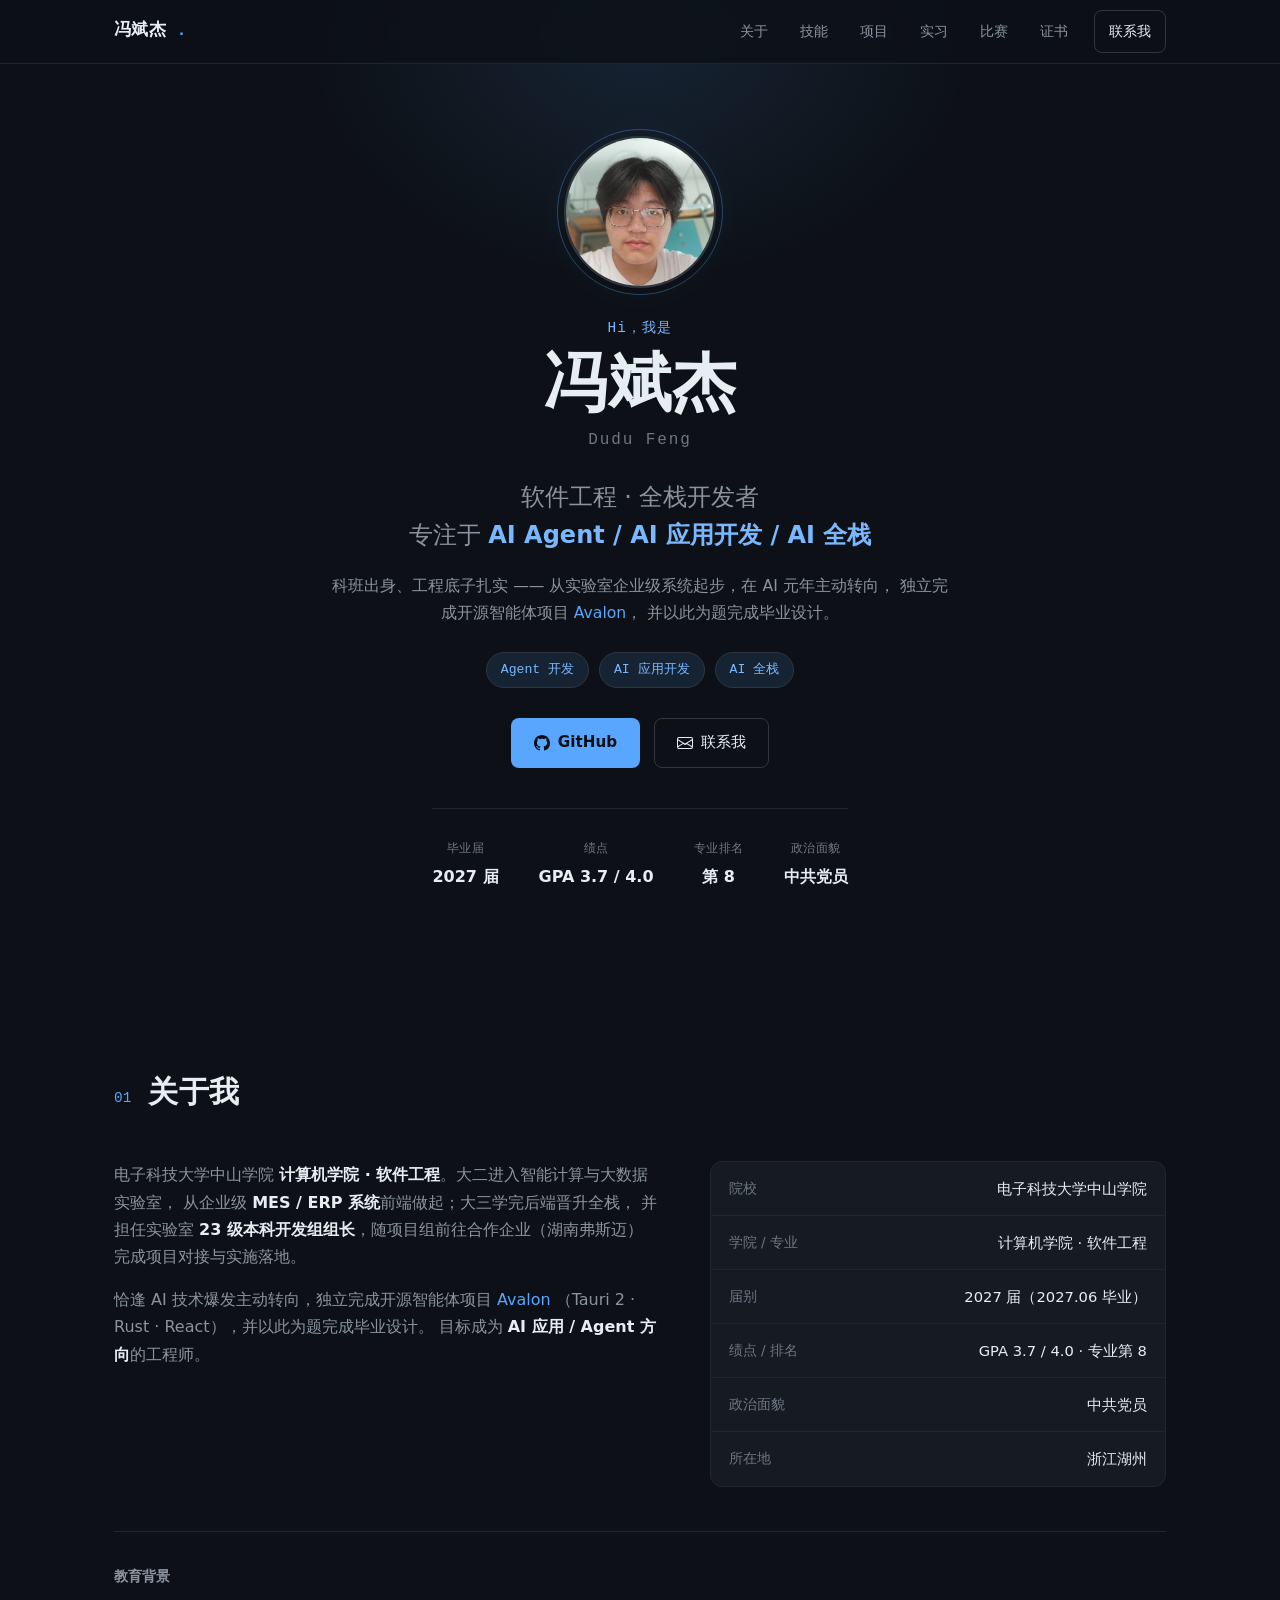
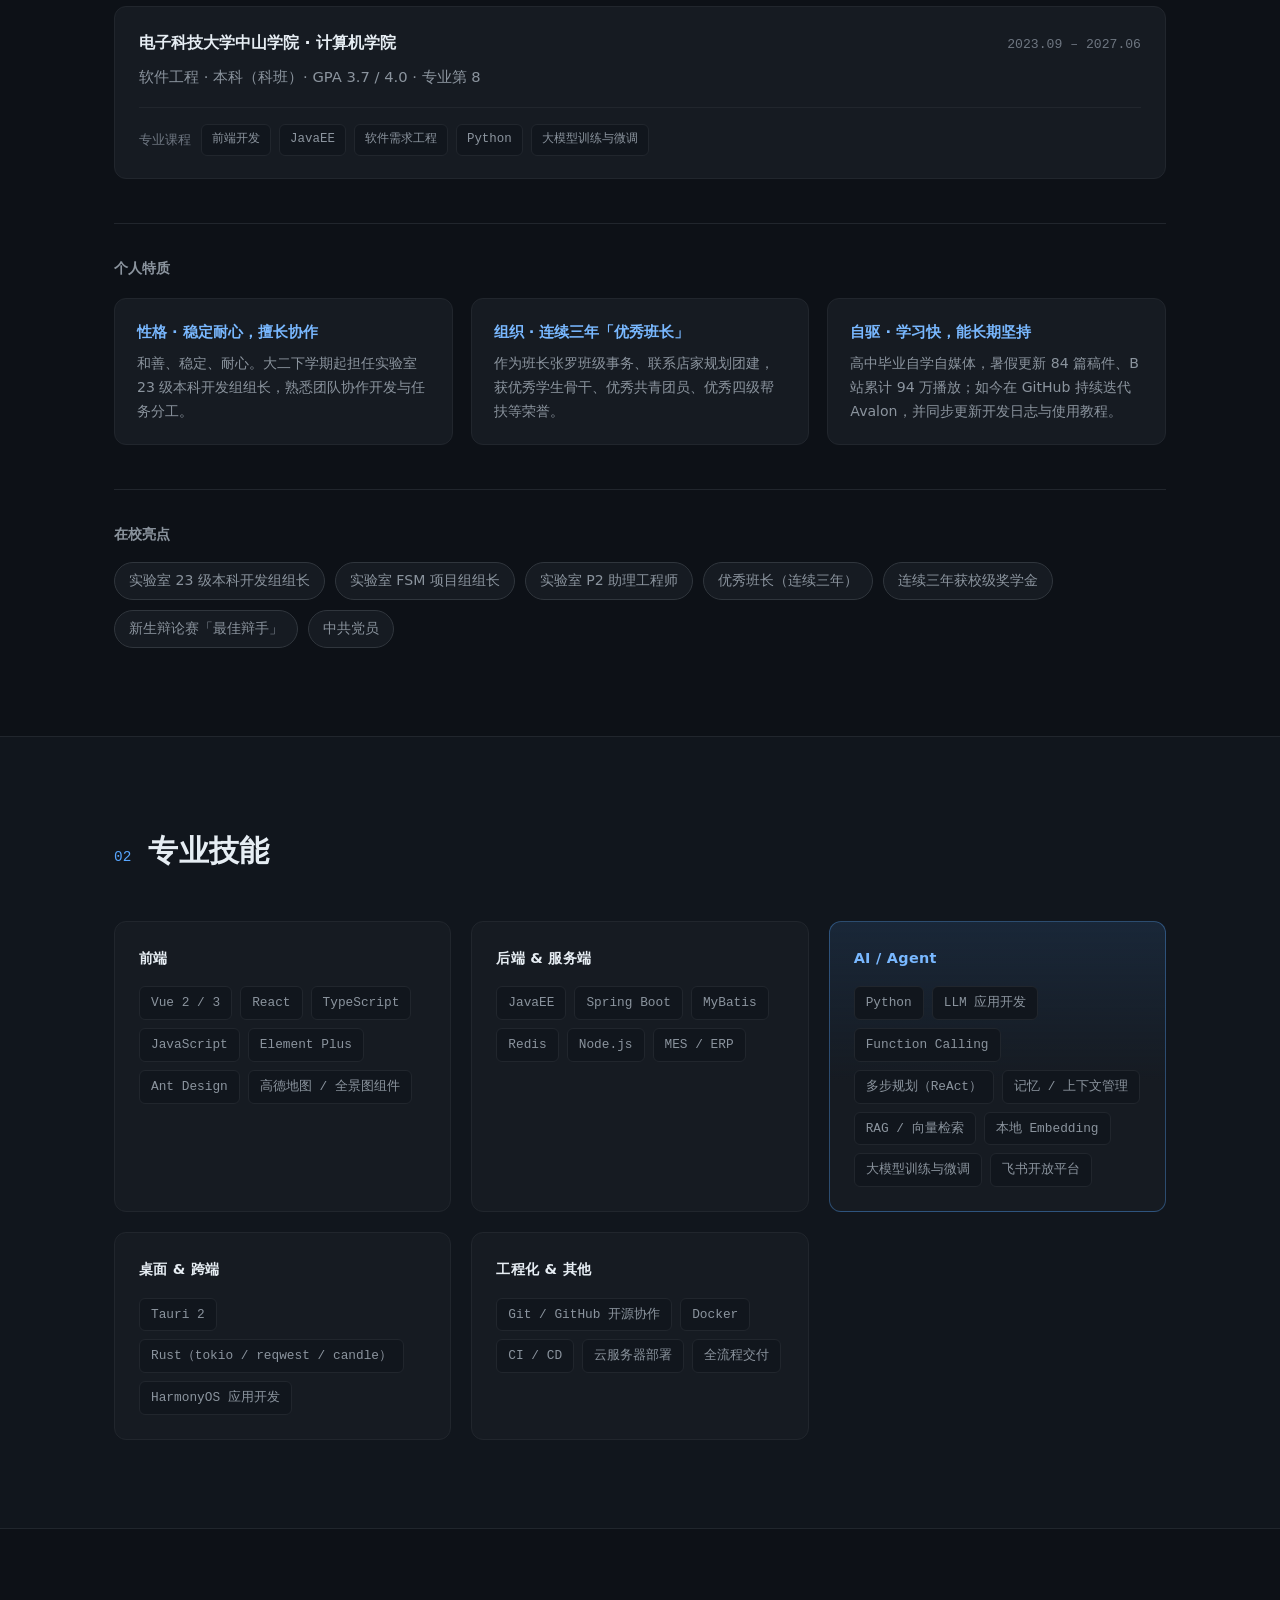
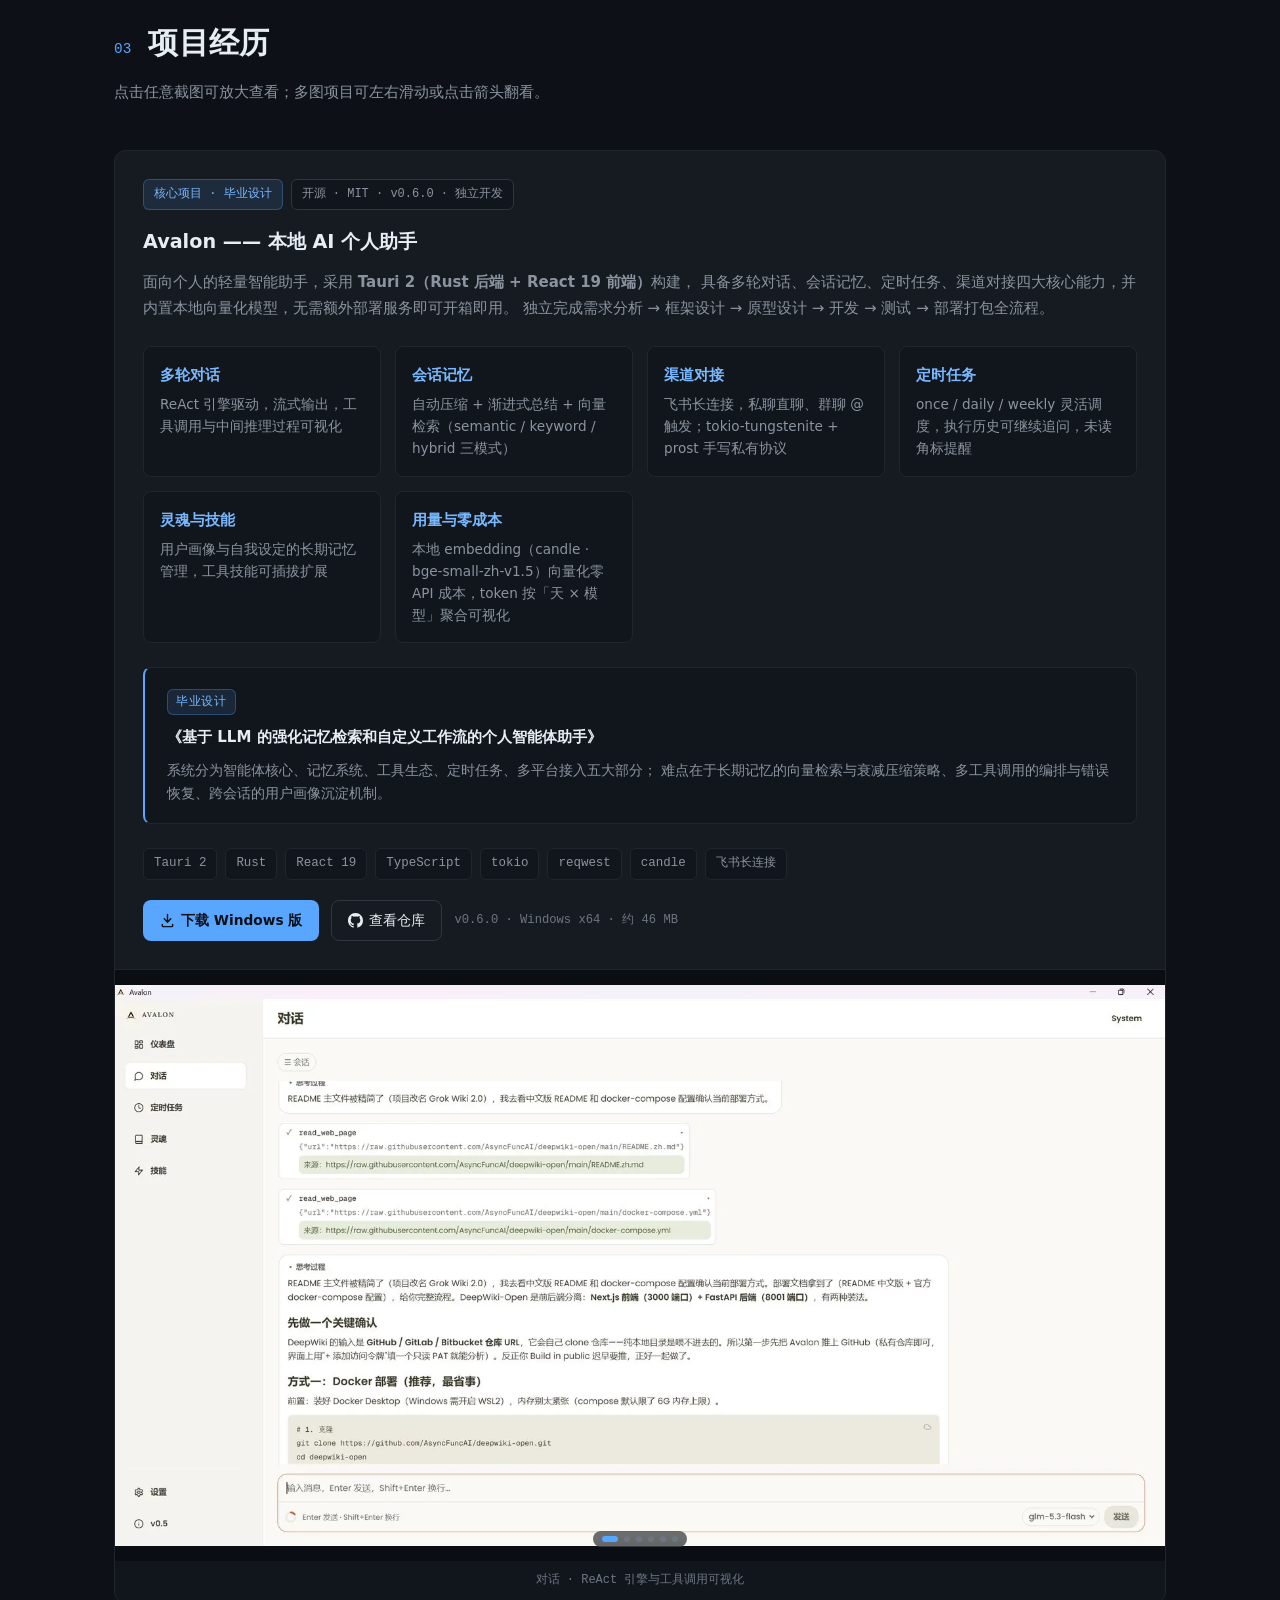
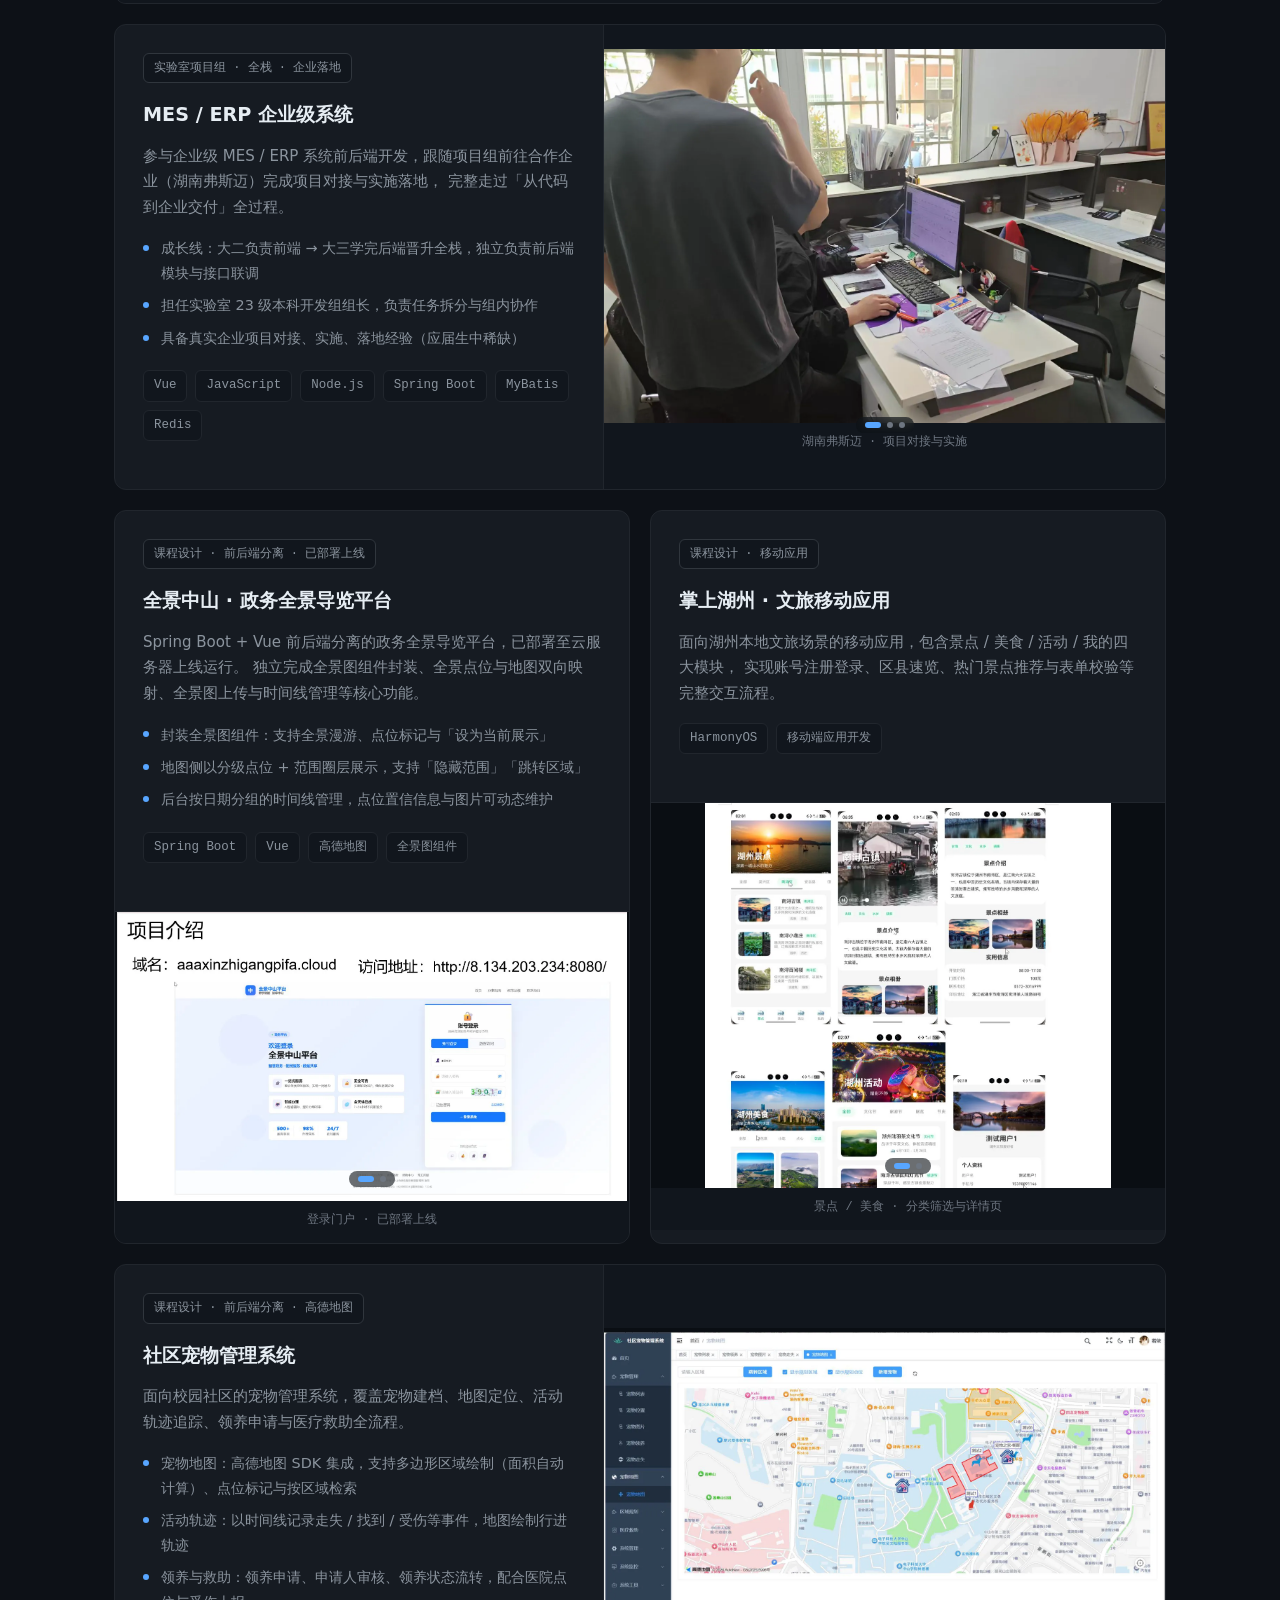
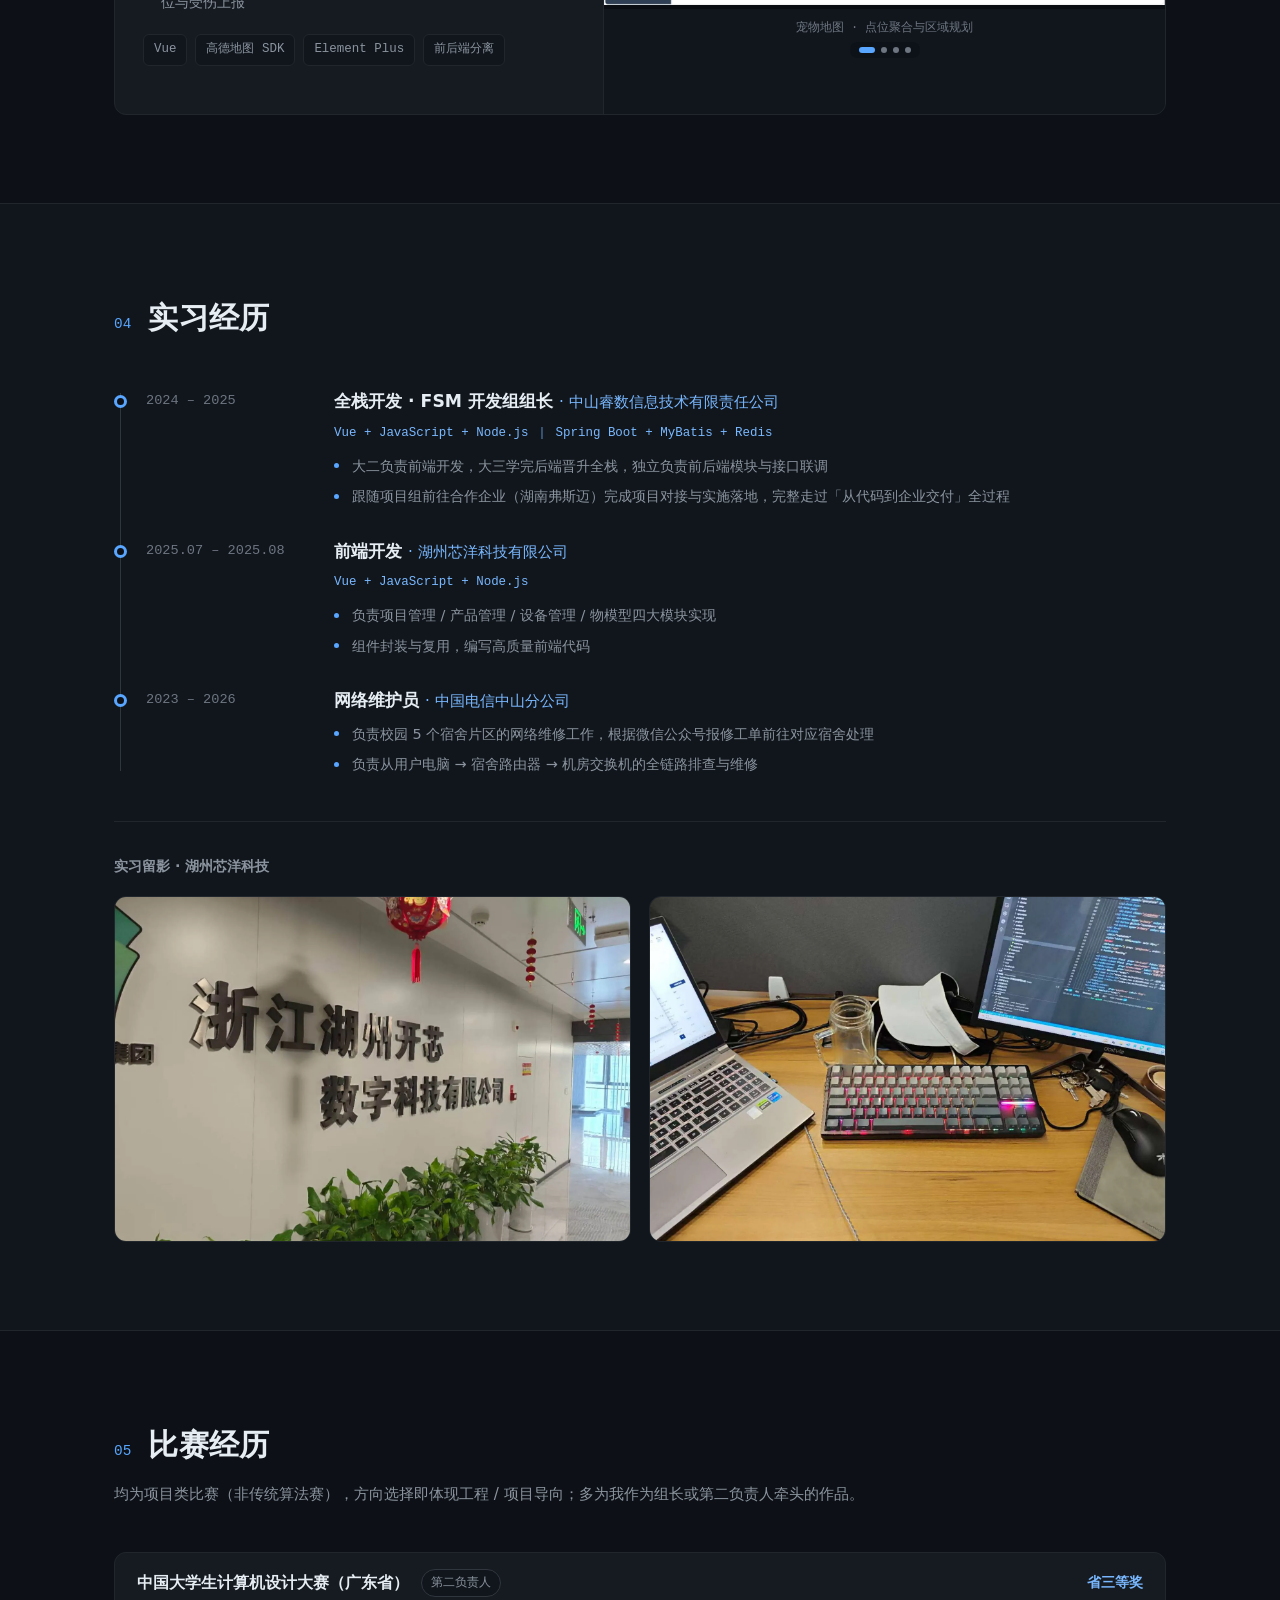
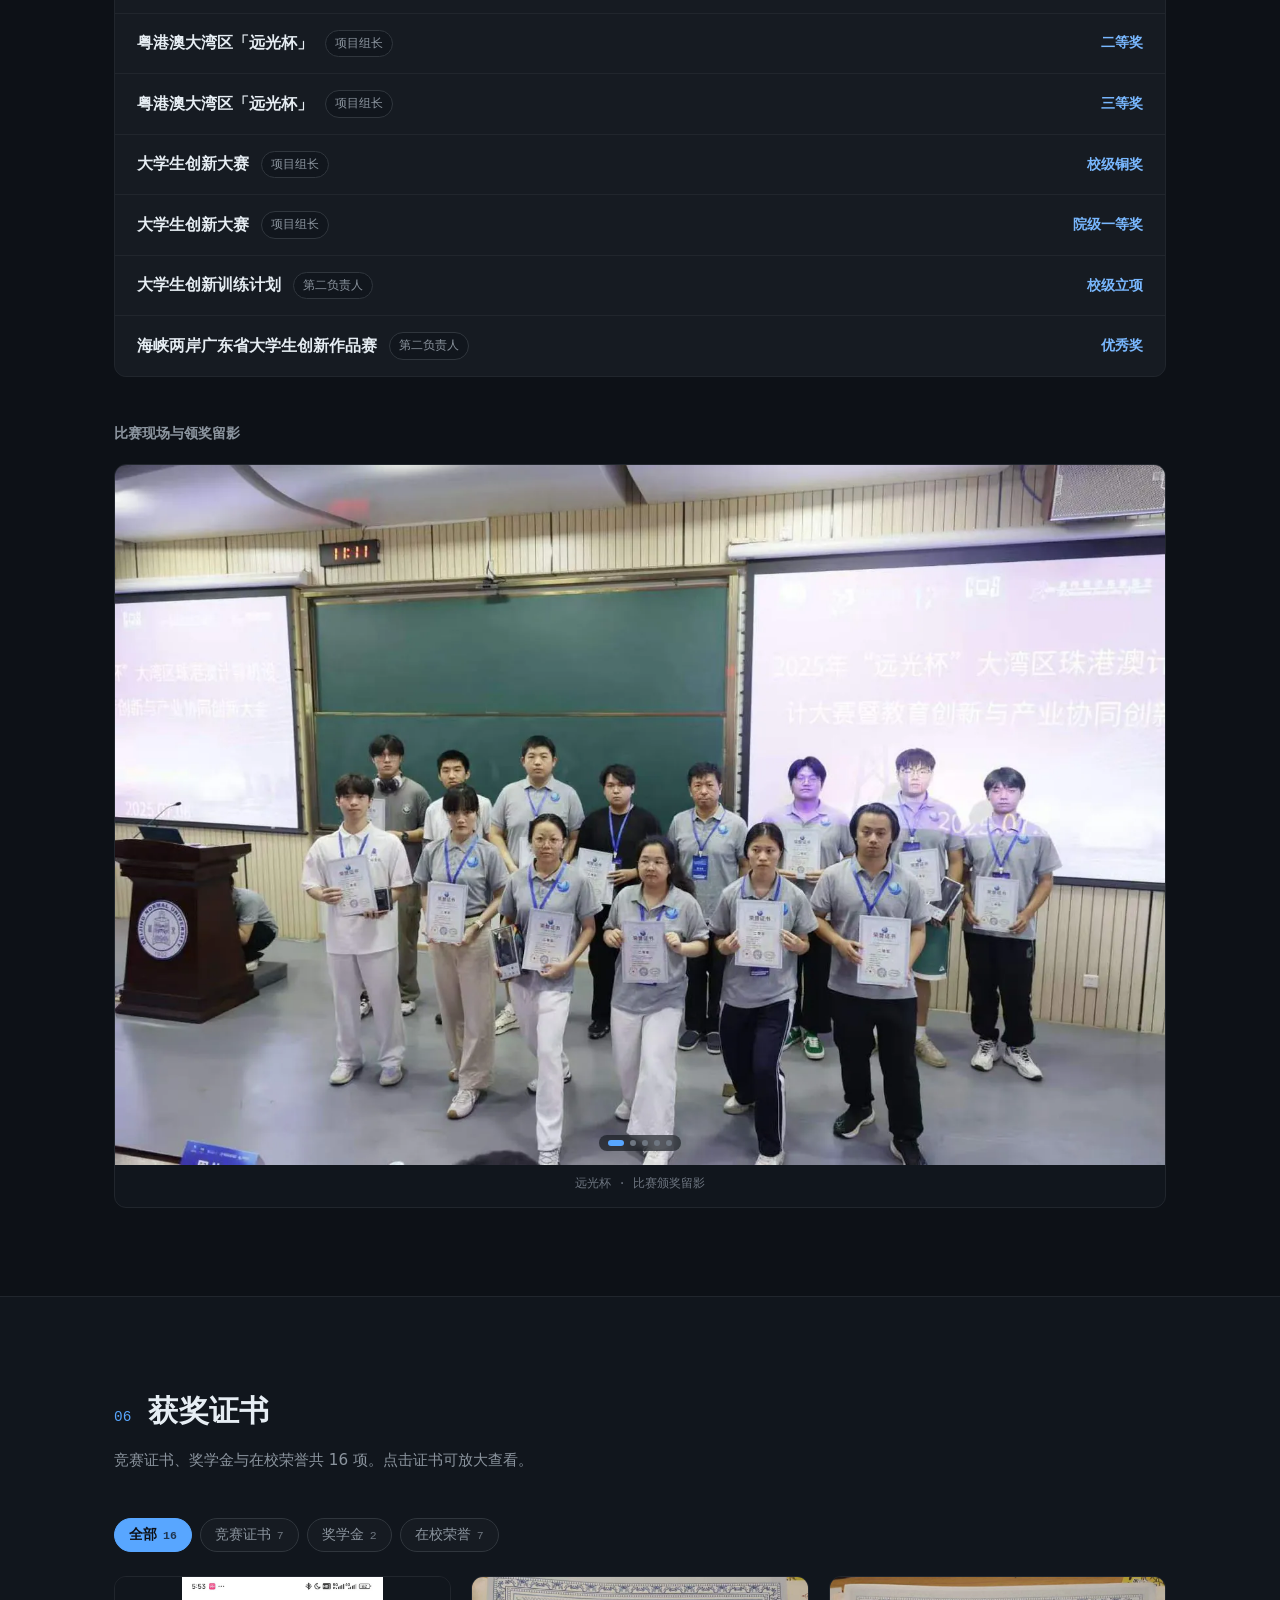
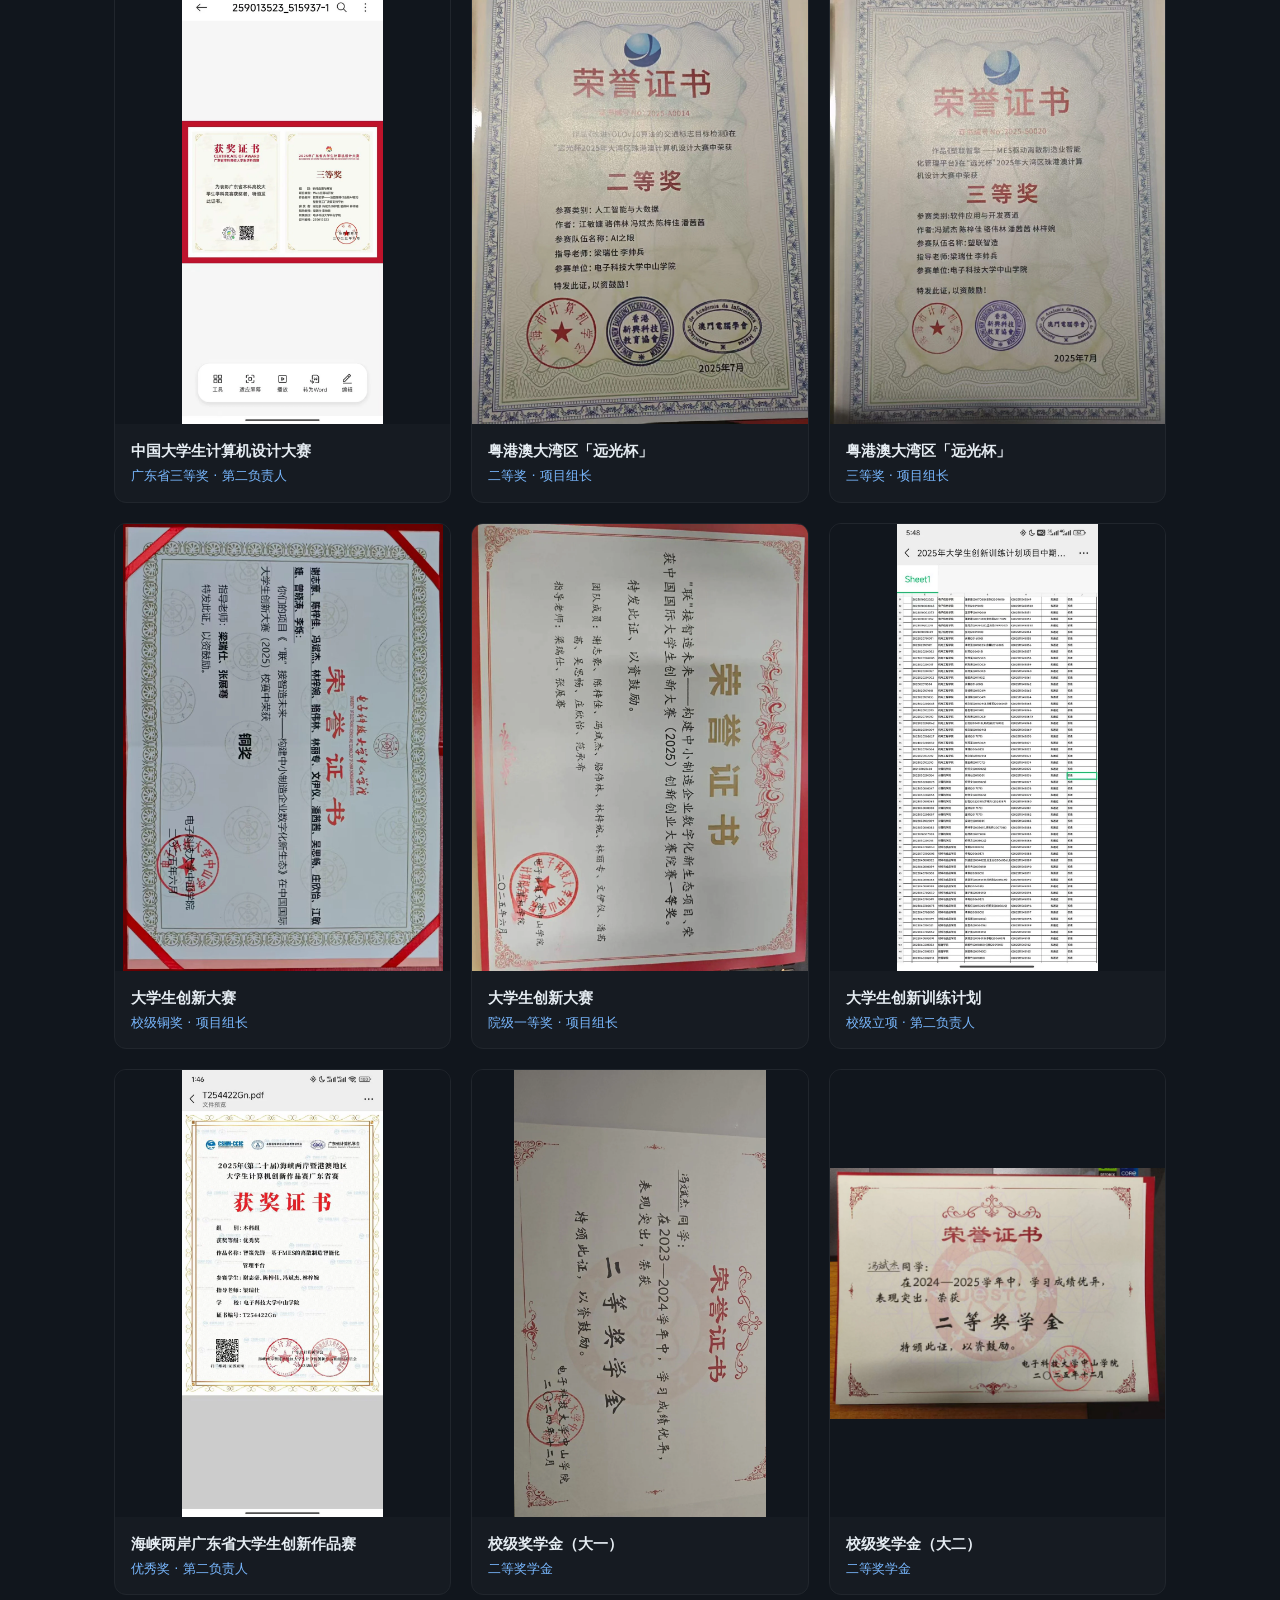
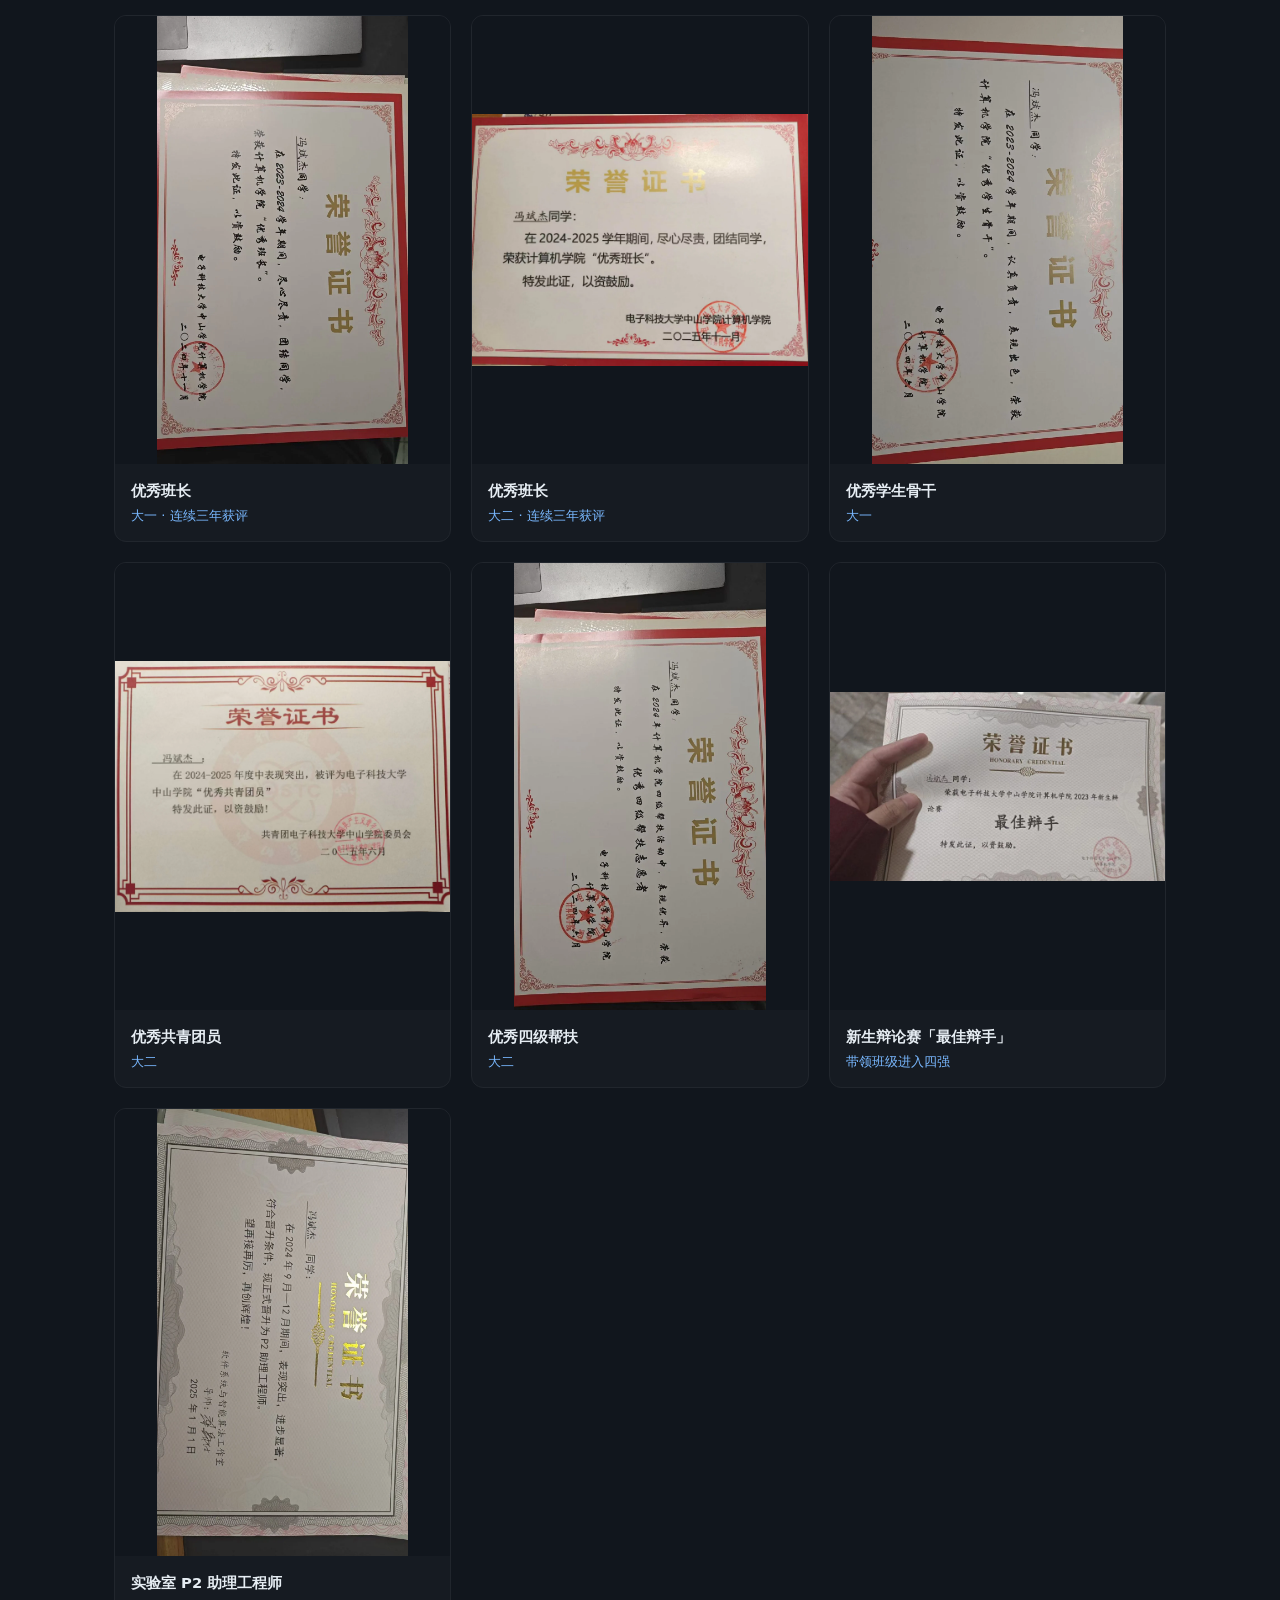
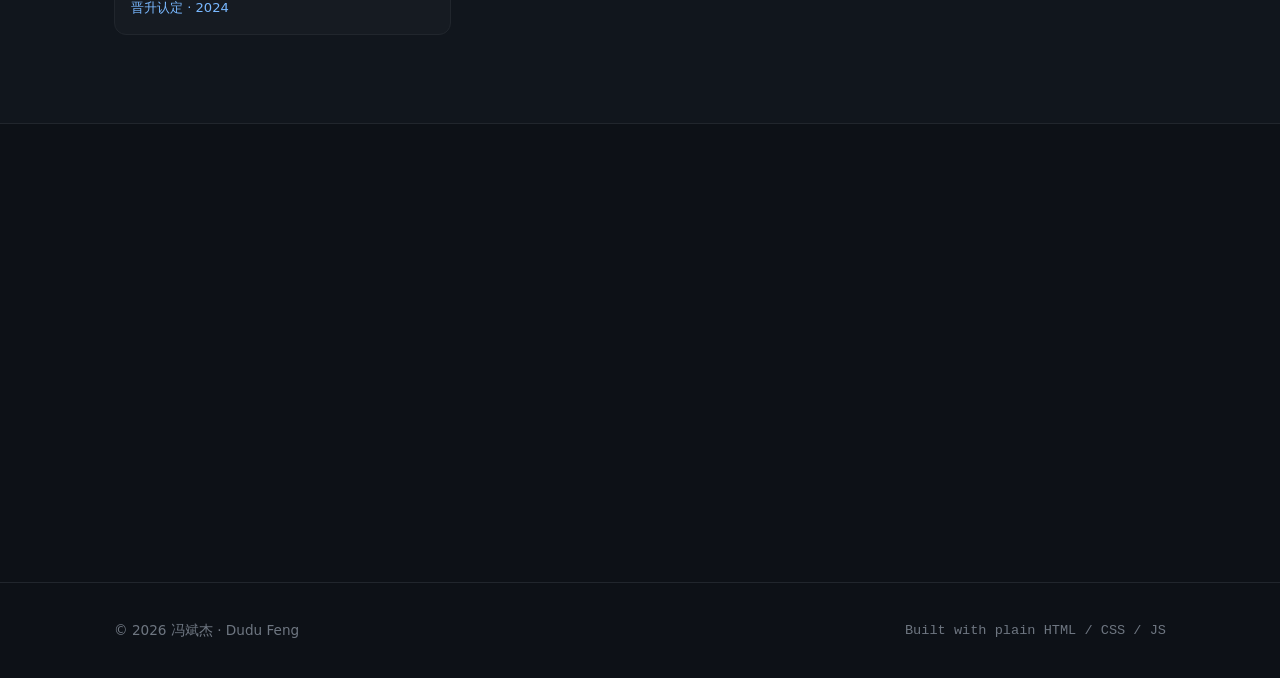
==== commit 4e350262: "docs: 更新图片资源及README说明，新增Avalon安装包 新增各类证书、项目、实习等WebP图片，替换Avalon旧截图，添加Avalon 0.6.0安装包 更新README中图片格式约定，" ====
--- a/index.html
+++ b/index.html
@@ -265,7 +265,7 @@
             <div class="project-card__body">
               <div class="project-card__meta">
                 <span class="project-card__badge">核心项目 · 毕业设计</span>
-                <span class="project-card__badge project-card__badge--muted">开源 · MIT · v0.5.0 · 独立开发</span>
+                <span class="project-card__badge project-card__badge--muted">开源 · MIT · v0.6.0 · 独立开发</span>
               </div>
               <h3 class="project-card__title">Avalon —— 本地 AI 个人助手</h3>
               <p class="project-card__desc">
@@ -313,36 +313,45 @@
               <div class="project-card__stack">
                 <span>Tauri 2</span><span>Rust</span><span>React 19</span><span>TypeScript</span><span>tokio</span><span>reqwest</span><span>candle</span><span>飞书长连接</span>
               </div>
-              <a class="project-card__link" href="https://github.com/dudu-feng/Avalon" target="_blank" rel="noopener">
-                查看仓库 <svg viewBox="0 0 16 16" width="14" height="14" aria-hidden="true"><path fill="currentColor" d="M6.354 5.5H4a3 3 0 0 0 0 6h3a3 3 0 0 0 2.83-2H9a1 1 0 0 1 0-2h.83A3 3 0 0 0 7 5.5H6.354zm-.708 1.854a.5.5 0 1 1 .708-.708l2.5 2.5a.5.5 0 0 1 0 .708l-2.5 2.5a.5.5 0 0 1-.708-.708L7.793 9.5 5.646 7.354z"/></svg>
-              </a>
+              <div class="project-card__actions">
+                <!-- 安装包直接随仓库分发，不走 Release；download 属性让浏览器直接下载而非跳转打开 -->
+                <a class="btn btn--primary btn--sm" href="assets/Avalon（个人开源项目）/Avalon_0.6.0_x64-setup.exe" download>
+                  <svg class="btn__icon" viewBox="0 0 16 16" width="15" height="15" aria-hidden="true"><path fill="currentColor" d="M8 .75a.75.75 0 0 1 .75.75v6.44l2.22-2.22a.75.75 0 1 1 1.06 1.06l-3.5 3.5a.75.75 0 0 1-1.06 0l-3.5-3.5a.75.75 0 1 1 1.06-1.06l2.22 2.22V1.5A.75.75 0 0 1 8 .75zM2.5 11.5a.75.75 0 0 1 .75.75v1.25c0 .138.112.25.25.25h9c.138 0 .25-.112.25-.25V12.25a.75.75 0 0 1 1.5 0v1.25A1.75 1.75 0 0 1 12.5 15.25h-9A1.75 1.75 0 0 1 1.75 13.5V12.25a.75.75 0 0 1 .75-.75z"/></svg>
+                  下载 Windows 版
+                </a>
+                <a class="btn btn--ghost btn--sm" href="https://github.com/dudu-feng/Avalon" target="_blank" rel="noopener">
+                  <svg class="btn__icon" viewBox="0 0 16 16" width="15" height="15" aria-hidden="true"><path fill="currentColor" d="M8 0C3.58 0 0 3.58 0 8c0 3.54 2.29 6.53 5.47 7.59.4.07.55-.17.55-.38 0-.19-.01-.82-.01-1.49-2.01.37-2.53-.49-2.69-.94-.09-.23-.48-.94-.82-1.13-.28-.15-.68-.52-.01-.53.63-.01 1.08.58 1.23.82.72 1.21 1.87.87 2.33.66.07-.52.28-.87.51-1.07-1.78-.2-3.64-.89-3.64-3.95 0-.87.31-1.59.82-2.15-.08-.2-.36-1.02.08-2.12 0 0 .67-.21 2.2.82.64-.18 1.32-.27 2-.27s1.36.09 2 .27c1.53-1.04 2.2-.82 2.2-.82.44 1.1.16 1.92.08 2.12.51.56.82 1.27.82 2.15 0 3.07-1.87 3.75-3.65 3.95.29.25.54.73.54 1.48 0 1.07-.01 1.93-.01 2.2 0 .21.15.46.55.38A8.01 8.01 0 0 0 16 8c0-4.42-3.58-8-8-8z"/></svg>
+                  查看仓库
+                </a>
+                <span class="project-card__hint">v0.6.0 · Windows x64 · 约 46 MB</span>
+              </div>
             </div>
 
             <div class="carousel" data-carousel aria-roledescription="轮播" aria-label="Avalon 界面截图">
               <div class="carousel__viewport">
                 <ul class="carousel__track">
                   <li class="carousel__slide">
-                    <img src="assets/Avalon（个人开源项目）/01-对话.jpg" alt="Avalon 对话界面，展示工具调用与中间推理过程" loading="lazy" data-lightbox="assets/Avalon（个人开源项目）/01-对话.jpg" />
+                    <img src="assets/Avalon（个人开源项目）/01-对话.webp" alt="Avalon 对话界面，展示工具调用与中间推理过程" loading="lazy" data-lightbox="assets/Avalon（个人开源项目）/01-对话.webp" />
                     <span class="carousel__caption">对话 · ReAct 引擎与工具调用可视化</span>
                   </li>
                   <li class="carousel__slide">
-                    <img src="assets/Avalon（个人开源项目）/02-仪表盘.jpg" alt="Avalon 仪表盘，按天与模型聚合 token 用量" loading="lazy" data-lightbox="assets/Avalon（个人开源项目）/02-仪表盘.jpg" />
+                    <img src="assets/Avalon（个人开源项目）/02-仪表盘.webp" alt="Avalon 仪表盘，按天与模型聚合 token 用量" loading="lazy" data-lightbox="assets/Avalon（个人开源项目）/02-仪表盘.webp" />
                     <span class="carousel__caption">仪表盘 · token 用量按「天 × 模型」聚合</span>
                   </li>
                   <li class="carousel__slide">
-                    <img src="assets/Avalon（个人开源项目）/03-灵魂.jpg" alt="Avalon 灵魂页，用户画像与自我设定管理" loading="lazy" data-lightbox="assets/Avalon（个人开源项目）/03-灵魂.jpg" />
+                    <img src="assets/Avalon（个人开源项目）/03-灵魂.webp" alt="Avalon 灵魂页，用户画像与自我设定管理" loading="lazy" data-lightbox="assets/Avalon（个人开源项目）/03-灵魂.webp" />
                     <span class="carousel__caption">灵魂 · 用户画像与自我设定的长期记忆</span>
                   </li>
                   <li class="carousel__slide">
-                    <img src="assets/Avalon（个人开源项目）/04-设置.jpg" alt="Avalon 设置页，多模型独立鉴权配置" loading="lazy" data-lightbox="assets/Avalon（个人开源项目）/04-设置.jpg" />
+                    <img src="assets/Avalon（个人开源项目）/04-设置.webp" alt="Avalon 设置页，多模型独立鉴权配置" loading="lazy" data-lightbox="assets/Avalon（个人开源项目）/04-设置.webp" />
                     <span class="carousel__caption">设置 · 多模型独立鉴权与一键切换</span>
                   </li>
                   <li class="carousel__slide">
-                    <img src="assets/Avalon（个人开源项目）/05-GitHub-README.jpg" alt="Avalon GitHub README 页面" loading="lazy" data-lightbox="assets/Avalon（个人开源项目）/05-GitHub-README.jpg" />
+                    <img src="assets/Avalon（个人开源项目）/05-GitHub-README.webp" alt="Avalon GitHub README 页面" loading="lazy" data-lightbox="assets/Avalon（个人开源项目）/05-GitHub-README.webp" />
                     <span class="carousel__caption">README · 功能特性与安全边界说明</span>
                   </li>
                   <li class="carousel__slide">
-                    <img src="assets/Avalon（个人开源项目）/06-GitHub-仓库.jpg" alt="Avalon GitHub 仓库首页" loading="lazy" data-lightbox="assets/Avalon（个人开源项目）/06-GitHub-仓库.jpg" />
+                    <img src="assets/Avalon（个人开源项目）/06-GitHub-仓库.webp" alt="Avalon GitHub 仓库首页" loading="lazy" data-lightbox="assets/Avalon（个人开源项目）/06-GitHub-仓库.webp" />
                     <span class="carousel__caption">仓库 · MIT 开源，107 commit / 8 release</span>
                   </li>
                 </ul>
@@ -381,15 +390,15 @@
               <div class="carousel__viewport">
                 <ul class="carousel__track">
                   <li class="carousel__slide">
-                    <img src="assets/企业MES系统/湖南弗斯迈出差-项目对接与实施01.jpg" alt="前往湖南弗斯迈进行项目对接与实施" loading="lazy" data-lightbox="assets/企业MES系统/湖南弗斯迈出差-项目对接与实施01.jpg" />
+                    <img src="assets/企业MES系统/湖南弗斯迈出差-项目对接与实施01.webp" alt="前往湖南弗斯迈进行项目对接与实施" loading="lazy" data-lightbox="assets/企业MES系统/湖南弗斯迈出差-项目对接与实施01.webp" />
                     <span class="carousel__caption">湖南弗斯迈 · 项目对接与实施</span>
                   </li>
                   <li class="carousel__slide">
-                    <img src="assets/企业MES系统/湖南弗斯迈出差-项目对接与实施02.jpg" alt="湖南弗斯迈项目现场实施" loading="lazy" data-lightbox="assets/企业MES系统/湖南弗斯迈出差-项目对接与实施02.jpg" />
+                    <img src="assets/企业MES系统/湖南弗斯迈出差-项目对接与实施02.webp" alt="湖南弗斯迈项目现场实施" loading="lazy" data-lightbox="assets/企业MES系统/湖南弗斯迈出差-项目对接与实施02.webp" />
                     <span class="carousel__caption">湖南弗斯迈 · 现场部署调试</span>
                   </li>
                   <li class="carousel__slide">
-                    <img src="assets/企业MES系统/实验室团队建设与颁奖-留影纪念.jpg" alt="实验室团队建设与颁奖留影" loading="lazy" data-lightbox="assets/企业MES系统/实验室团队建设与颁奖-留影纪念.jpg" />
+                    <img src="assets/企业MES系统/实验室团队建设与颁奖-留影纪念.webp" alt="实验室团队建设与颁奖留影" loading="lazy" data-lightbox="assets/企业MES系统/实验室团队建设与颁奖-留影纪念.webp" />
                     <span class="carousel__caption">智能计算与大数据实验室 · 团队留影</span>
                   </li>
                 </ul>
@@ -428,11 +437,11 @@
               <div class="carousel__viewport">
                 <ul class="carousel__track">
                   <li class="carousel__slide">
-                    <img src="assets/全景中山（springboot+vue）/01-登录门户.jpg" alt="全景中山平台登录门户" loading="lazy" data-lightbox="assets/全景中山（springboot+vue）/01-登录门户.jpg" />
+                    <img src="assets/全景中山（springboot+vue）/01-登录门户.webp" alt="全景中山平台登录门户" loading="lazy" data-lightbox="assets/全景中山（springboot+vue）/01-登录门户.webp" />
                     <span class="carousel__caption">登录门户 · 已部署上线</span>
                   </li>
                   <li class="carousel__slide">
-                    <img src="assets/全景中山（springboot+vue）/02-全景组件与点位映射.jpg" alt="全景图组件封装、点位标记与地图映射" loading="lazy" data-lightbox="assets/全景中山（springboot+vue）/02-全景组件与点位映射.jpg" />
+                    <img src="assets/全景中山（springboot+vue）/02-全景组件与点位映射.webp" alt="全景图组件封装、点位标记与地图映射" loading="lazy" data-lightbox="assets/全景中山（springboot+vue）/02-全景组件与点位映射.webp" />
                     <span class="carousel__caption">全景组件封装 · 点位标记与地图映射</span>
                   </li>
                 </ul>
@@ -466,11 +475,11 @@
               <div class="carousel__viewport">
                 <ul class="carousel__track">
                   <li class="carousel__slide">
-                    <img src="assets/掌上湖州（鸿蒙移动应用）/01-景点与美食.jpg" alt="掌上湖州景点与美食模块" loading="lazy" data-lightbox="assets/掌上湖州（鸿蒙移动应用）/01-景点与美食.jpg" />
+                    <img src="assets/掌上湖州（鸿蒙移动应用）/01-景点与美食.webp" alt="掌上湖州景点与美食模块" loading="lazy" data-lightbox="assets/掌上湖州（鸿蒙移动应用）/01-景点与美食.webp" />
                     <span class="carousel__caption">景点 / 美食 · 分类筛选与详情页</span>
                   </li>
                   <li class="carousel__slide">
-                    <img src="assets/掌上湖州（鸿蒙移动应用）/02-登录注册与首页.jpg" alt="掌上湖州登录注册与首页" loading="lazy" data-lightbox="assets/掌上湖州（鸿蒙移动应用）/02-登录注册与首页.jpg" />
+                    <img src="assets/掌上湖州（鸿蒙移动应用）/02-登录注册与首页.webp" alt="掌上湖州登录注册与首页" loading="lazy" data-lightbox="assets/掌上湖州（鸿蒙移动应用）/02-登录注册与首页.webp" />
                     <span class="carousel__caption">登录注册 · 表单校验与首页推荐</span>
                   </li>
                 </ul>
@@ -507,19 +516,19 @@
               <div class="carousel__viewport">
                 <ul class="carousel__track">
                   <li class="carousel__slide">
-                    <img src="assets/社区宠物管理系统/01-宠物地图.jpg" alt="宠物地图与区域规划" loading="lazy" data-lightbox="assets/社区宠物管理系统/01-宠物地图.jpg" />
+                    <img src="assets/社区宠物管理系统/01-宠物地图.webp" alt="宠物地图与区域规划" loading="lazy" data-lightbox="assets/社区宠物管理系统/01-宠物地图.webp" />
                     <span class="carousel__caption">宠物地图 · 点位聚合与区域规划</span>
                   </li>
                   <li class="carousel__slide">
-                    <img src="assets/社区宠物管理系统/02-宠物详情.jpg" alt="宠物详情基础信息与领养状态" loading="lazy" data-lightbox="assets/社区宠物管理系统/02-宠物详情.jpg" />
+                    <img src="assets/社区宠物管理系统/02-宠物详情.webp" alt="宠物详情基础信息与领养状态" loading="lazy" data-lightbox="assets/社区宠物管理系统/02-宠物详情.webp" />
                     <span class="carousel__caption">宠物详情 · 领养状态与上报入口</span>
                   </li>
                   <li class="carousel__slide">
-                    <img src="assets/社区宠物管理系统/03-活动轨迹.jpg" alt="宠物活动轨迹时间线" loading="lazy" data-lightbox="assets/社区宠物管理系统/03-活动轨迹.jpg" />
+                    <img src="assets/社区宠物管理系统/03-活动轨迹.webp" alt="宠物活动轨迹时间线" loading="lazy" data-lightbox="assets/社区宠物管理系统/03-活动轨迹.webp" />
                     <span class="carousel__caption">活动轨迹 · 走失与找到的事件时间线</span>
                   </li>
                   <li class="carousel__slide">
-                    <img src="assets/社区宠物管理系统/04-区域规划.jpg" alt="区域规划绘制与面积计算" loading="lazy" data-lightbox="assets/社区宠物管理系统/04-区域规划.jpg" />
+                    <img src="assets/社区宠物管理系统/04-区域规划.webp" alt="区域规划绘制与面积计算" loading="lazy" data-lightbox="assets/社区宠物管理系统/04-区域规划.webp" />
                     <span class="carousel__caption">区域规划 · 多边形绘制与面积自动计算</span>
                   </li>
                 </ul>
@@ -585,11 +594,11 @@
         <div class="intern-gallery">
           <h3 class="intern-gallery__title">实习留影 · 湖州芯洋科技</h3>
           <div class="intern-gallery__grid">
-            <figure class="intern-gallery__item" data-lightbox="assets/实习-湖州/大二暑期实习-01.jpg">
-              <img src="assets/实习-湖州/大二暑期实习-01.jpg" alt="湖州前端开发实习留影" loading="lazy" />
+            <figure class="intern-gallery__item" data-lightbox="assets/实习-湖州/大二暑期实习-01.webp">
+              <img src="assets/实习-湖州/大二暑期实习-01.webp" alt="湖州前端开发实习留影" loading="lazy" />
             </figure>
-            <figure class="intern-gallery__item" data-lightbox="assets/实习-湖州/大二暑期实习-02.jpg">
-              <img src="assets/实习-湖州/大二暑期实习-02.jpg" alt="湖州前端开发实习留影" loading="lazy" />
+            <figure class="intern-gallery__item" data-lightbox="assets/实习-湖州/大二暑期实习-02.webp">
+              <img src="assets/实习-湖州/大二暑期实习-02.webp" alt="湖州前端开发实习留影" loading="lazy" />
             </figure>
           </div>
         </div>
@@ -665,23 +674,23 @@
             <div class="carousel__viewport">
               <ul class="carousel__track">
                 <li class="carousel__slide">
-                  <img src="assets/比赛和领奖/珠港澳大湾区远光杯-比赛颁奖留影.jpg" alt="粤港澳大湾区远光杯比赛颁奖现场" loading="lazy" data-lightbox="assets/比赛和领奖/珠港澳大湾区远光杯-比赛颁奖留影.jpg" />
+                  <img src="assets/比赛和领奖/珠港澳大湾区远光杯-比赛颁奖留影.webp" alt="粤港澳大湾区远光杯比赛颁奖现场" loading="lazy" data-lightbox="assets/比赛和领奖/珠港澳大湾区远光杯-比赛颁奖留影.webp" />
                   <span class="carousel__caption">远光杯 · 比赛颁奖留影</span>
                 </li>
                 <li class="carousel__slide">
-                  <img src="assets/比赛和领奖/珠港澳大湾区远光杯-留影纪念.jpg" alt="粤港澳大湾区远光杯团队留影" loading="lazy" data-lightbox="assets/比赛和领奖/珠港澳大湾区远光杯-留影纪念.jpg" />
+                  <img src="assets/比赛和领奖/珠港澳大湾区远光杯-留影纪念.webp" alt="粤港澳大湾区远光杯团队留影" loading="lazy" data-lightbox="assets/比赛和领奖/珠港澳大湾区远光杯-留影纪念.webp" />
                   <span class="carousel__caption">远光杯 · 团队留影纪念</span>
                 </li>
                 <li class="carousel__slide">
-                  <img src="assets/比赛和领奖/优秀班长-领奖.jpg" alt="优秀班长领奖现场" loading="lazy" data-lightbox="assets/比赛和领奖/优秀班长-领奖.jpg" />
+                  <img src="assets/比赛和领奖/优秀班长-领奖.webp" alt="优秀班长领奖现场" loading="lazy" data-lightbox="assets/比赛和领奖/优秀班长-领奖.webp" />
                   <span class="carousel__caption">优秀班长 · 领奖现场</span>
                 </li>
                 <li class="carousel__slide">
-                  <img src="assets/比赛和领奖/优秀班集体答辩-01.jpg" alt="优秀班集体答辩现场" loading="lazy" data-lightbox="assets/比赛和领奖/优秀班集体答辩-01.jpg" />
+                  <img src="assets/比赛和领奖/优秀班集体答辩-01.webp" alt="优秀班集体答辩现场" loading="lazy" data-lightbox="assets/比赛和领奖/优秀班集体答辩-01.webp" />
                   <span class="carousel__caption">优秀班集体答辩 · 现场</span>
                 </li>
                 <li class="carousel__slide">
-                  <img src="assets/比赛和领奖/优秀班集体答辩-02.jpg" alt="优秀班集体答辩团队合影" loading="lazy" data-lightbox="assets/比赛和领奖/优秀班集体答辩-02.jpg" />
+                  <img src="assets/比赛和领奖/优秀班集体答辩-02.webp" alt="优秀班集体答辩团队合影" loading="lazy" data-lightbox="assets/比赛和领奖/优秀班集体答辩-02.webp" />
                   <span class="carousel__caption">优秀班集体答辩 · 团队合影</span>
                 </li>
               </ul>
@@ -715,56 +724,56 @@
 
         <div class="certs__grid" id="certs-grid">
           <!-- 竞赛证书 -->
-          <figure class="cert-card" data-category="contest" data-lightbox="assets/获奖证书/2025计算机设计大赛-广东省三等奖.jpg">
-            <img src="assets/获奖证书/2025计算机设计大赛-广东省三等奖.jpg" alt="中国大学生计算机设计大赛广东省三等奖证书" loading="lazy" />
+          <figure class="cert-card" data-category="contest" data-lightbox="assets/获奖证书/2025计算机设计大赛-广东省三等奖.webp">
+            <img src="assets/获奖证书/2025计算机设计大赛-广东省三等奖.webp" alt="中国大学生计算机设计大赛广东省三等奖证书" loading="lazy" />
             <figcaption class="cert-card__caption">
               <span class="cert-card__name">中国大学生计算机设计大赛</span>
               <span class="cert-card__prize">广东省三等奖 · 第二负责人</span>
             </figcaption>
           </figure>
 
-          <figure class="cert-card" data-category="contest" data-lightbox="assets/获奖证书/粤港澳大湾区远光杯-二等奖.jpg">
-            <img src="assets/获奖证书/粤港澳大湾区远光杯-二等奖.jpg" alt="粤港澳大湾区远光杯二等奖证书" loading="lazy" />
+          <figure class="cert-card" data-category="contest" data-lightbox="assets/获奖证书/粤港澳大湾区远光杯-二等奖.webp">
+            <img src="assets/获奖证书/粤港澳大湾区远光杯-二等奖.webp" alt="粤港澳大湾区远光杯二等奖证书" loading="lazy" />
             <figcaption class="cert-card__caption">
               <span class="cert-card__name">粤港澳大湾区「远光杯」</span>
               <span class="cert-card__prize">二等奖 · 项目组长</span>
             </figcaption>
           </figure>
 
-          <figure class="cert-card" data-category="contest" data-lightbox="assets/获奖证书/粤港澳大湾区远光杯-三等奖.jpg">
-            <img src="assets/获奖证书/粤港澳大湾区远光杯-三等奖.jpg" alt="粤港澳大湾区远光杯三等奖证书" loading="lazy" />
+          <figure class="cert-card" data-category="contest" data-lightbox="assets/获奖证书/粤港澳大湾区远光杯-三等奖.webp">
+            <img src="assets/获奖证书/粤港澳大湾区远光杯-三等奖.webp" alt="粤港澳大湾区远光杯三等奖证书" loading="lazy" />
             <figcaption class="cert-card__caption">
               <span class="cert-card__name">粤港澳大湾区「远光杯」</span>
               <span class="cert-card__prize">三等奖 · 项目组长</span>
             </figcaption>
           </figure>
 
-          <figure class="cert-card" data-category="contest" data-lightbox="assets/获奖证书/2025大学生创新大赛-校级铜奖.jpg">
-            <img src="assets/获奖证书/2025大学生创新大赛-校级铜奖.jpg" alt="大学生创新大赛校级铜奖证书" loading="lazy" />
+          <figure class="cert-card" data-category="contest" data-lightbox="assets/获奖证书/2025大学生创新大赛-校级铜奖.webp">
+            <img src="assets/获奖证书/2025大学生创新大赛-校级铜奖.webp" alt="大学生创新大赛校级铜奖证书" loading="lazy" />
             <figcaption class="cert-card__caption">
               <span class="cert-card__name">大学生创新大赛</span>
               <span class="cert-card__prize">校级铜奖 · 项目组长</span>
             </figcaption>
           </figure>
 
-          <figure class="cert-card" data-category="contest" data-lightbox="assets/获奖证书/2025大学生创新大赛-院级一等奖.jpg">
-            <img src="assets/获奖证书/2025大学生创新大赛-院级一等奖.jpg" alt="大学生创新大赛院级一等奖证书" loading="lazy" />
+          <figure class="cert-card" data-category="contest" data-lightbox="assets/获奖证书/2025大学生创新大赛-院级一等奖.webp">
+            <img src="assets/获奖证书/2025大学生创新大赛-院级一等奖.webp" alt="大学生创新大赛院级一等奖证书" loading="lazy" />
             <figcaption class="cert-card__caption">
               <span class="cert-card__name">大学生创新大赛</span>
               <span class="cert-card__prize">院级一等奖 · 项目组长</span>
             </figcaption>
           </figure>
 
-          <figure class="cert-card" data-category="contest" data-lightbox="assets/获奖证书/2025大学生创新训练计划-校级立项.jpg">
-            <img src="assets/获奖证书/2025大学生创新训练计划-校级立项.jpg" alt="大学生创新训练计划校级立项证书" loading="lazy" />
+          <figure class="cert-card" data-category="contest" data-lightbox="assets/获奖证书/2025大学生创新训练计划-校级立项.webp">
+            <img src="assets/获奖证书/2025大学生创新训练计划-校级立项.webp" alt="大学生创新训练计划校级立项证书" loading="lazy" />
             <figcaption class="cert-card__caption">
               <span class="cert-card__name">大学生创新训练计划</span>
               <span class="cert-card__prize">校级立项 · 第二负责人</span>
             </figcaption>
           </figure>
 
-          <figure class="cert-card" data-category="contest" data-lightbox="assets/获奖证书/2025海峡两岸广东省大学生创新作品赛-优秀奖.jpg">
-            <img src="assets/获奖证书/2025海峡两岸广东省大学生创新作品赛-优秀奖.jpg" alt="海峡两岸广东省大学生创新作品赛优秀奖证书" loading="lazy" />
+          <figure class="cert-card" data-category="contest" data-lightbox="assets/获奖证书/2025海峡两岸广东省大学生创新作品赛-优秀奖.webp">
+            <img src="assets/获奖证书/2025海峡两岸广东省大学生创新作品赛-优秀奖.webp" alt="海峡两岸广东省大学生创新作品赛优秀奖证书" loading="lazy" />
             <figcaption class="cert-card__caption">
               <span class="cert-card__name">海峡两岸广东省大学生创新作品赛</span>
               <span class="cert-card__prize">优秀奖 · 第二负责人</span>
@@ -772,16 +781,16 @@
           </figure>
 
           <!-- 奖学金 -->
-          <figure class="cert-card" data-category="study" data-lightbox="assets/获奖证书/大一-二等奖学金.jpg">
-            <img src="assets/获奖证书/大一-二等奖学金.jpg" alt="大一二等奖学金证书" loading="lazy" />
+          <figure class="cert-card" data-category="study" data-lightbox="assets/获奖证书/大一-二等奖学金.webp">
+            <img src="assets/获奖证书/大一-二等奖学金.webp" alt="大一二等奖学金证书" loading="lazy" />
             <figcaption class="cert-card__caption">
               <span class="cert-card__name">校级奖学金（大一）</span>
               <span class="cert-card__prize">二等奖学金</span>
             </figcaption>
           </figure>
 
-          <figure class="cert-card" data-category="study" data-lightbox="assets/获奖证书/大二-二等奖学金.jpg">
-            <img src="assets/获奖证书/大二-二等奖学金.jpg" alt="大二二等奖学金证书" loading="lazy" />
+          <figure class="cert-card" data-category="study" data-lightbox="assets/获奖证书/大二-二等奖学金.webp">
+            <img src="assets/获奖证书/大二-二等奖学金.webp" alt="大二二等奖学金证书" loading="lazy" />
             <figcaption class="cert-card__caption">
               <span class="cert-card__name">校级奖学金（大二）</span>
               <span class="cert-card__prize">二等奖学金</span>
@@ -789,56 +798,56 @@
           </figure>
 
           <!-- 在校荣誉 -->
-          <figure class="cert-card" data-category="honor" data-lightbox="assets/获奖证书/大一-优秀班长.jpg">
-            <img src="assets/获奖证书/大一-优秀班长.jpg" alt="大一优秀班长证书" loading="lazy" />
+          <figure class="cert-card" data-category="honor" data-lightbox="assets/获奖证书/大一-优秀班长.webp">
+            <img src="assets/获奖证书/大一-优秀班长.webp" alt="大一优秀班长证书" loading="lazy" />
             <figcaption class="cert-card__caption">
               <span class="cert-card__name">优秀班长</span>
               <span class="cert-card__prize">大一 · 连续三年获评</span>
             </figcaption>
           </figure>
 
-          <figure class="cert-card" data-category="honor" data-lightbox="assets/获奖证书/大二-优秀班长.jpg">
-            <img src="assets/获奖证书/大二-优秀班长.jpg" alt="大二优秀班长证书" loading="lazy" />
+          <figure class="cert-card" data-category="honor" data-lightbox="assets/获奖证书/大二-优秀班长.webp">
+            <img src="assets/获奖证书/大二-优秀班长.webp" alt="大二优秀班长证书" loading="lazy" />
             <figcaption class="cert-card__caption">
               <span class="cert-card__name">优秀班长</span>
               <span class="cert-card__prize">大二 · 连续三年获评</span>
             </figcaption>
           </figure>
 
-          <figure class="cert-card" data-category="honor" data-lightbox="assets/获奖证书/大一-优秀学生骨干.jpg">
-            <img src="assets/获奖证书/大一-优秀学生骨干.jpg" alt="优秀学生骨干证书" loading="lazy" />
+          <figure class="cert-card" data-category="honor" data-lightbox="assets/获奖证书/大一-优秀学生骨干.webp">
+            <img src="assets/获奖证书/大一-优秀学生骨干.webp" alt="优秀学生骨干证书" loading="lazy" />
             <figcaption class="cert-card__caption">
               <span class="cert-card__name">优秀学生骨干</span>
               <span class="cert-card__prize">大一</span>
             </figcaption>
           </figure>
 
-          <figure class="cert-card" data-category="honor" data-lightbox="assets/获奖证书/大二-优秀共青团员.jpg">
-            <img src="assets/获奖证书/大二-优秀共青团员.jpg" alt="优秀共青团员证书" loading="lazy" />
+          <figure class="cert-card" data-category="honor" data-lightbox="assets/获奖证书/大二-优秀共青团员.webp">
+            <img src="assets/获奖证书/大二-优秀共青团员.webp" alt="优秀共青团员证书" loading="lazy" />
             <figcaption class="cert-card__caption">
               <span class="cert-card__name">优秀共青团员</span>
               <span class="cert-card__prize">大二</span>
             </figcaption>
           </figure>
 
-          <figure class="cert-card" data-category="honor" data-lightbox="assets/获奖证书/大二-优秀四级帮扶.jpg">
-            <img src="assets/获奖证书/大二-优秀四级帮扶.jpg" alt="优秀四级帮扶证书" loading="lazy" />
+          <figure class="cert-card" data-category="honor" data-lightbox="assets/获奖证书/大二-优秀四级帮扶.webp">
+            <img src="assets/获奖证书/大二-优秀四级帮扶.webp" alt="优秀四级帮扶证书" loading="lazy" />
             <figcaption class="cert-card__caption">
               <span class="cert-card__name">优秀四级帮扶</span>
               <span class="cert-card__prize">大二</span>
             </figcaption>
           </figure>
 
-          <figure class="cert-card" data-category="honor" data-lightbox="assets/获奖证书/新生辩论赛-最佳辩手.jpg">
-            <img src="assets/获奖证书/新生辩论赛-最佳辩手.jpg" alt="新生辩论赛最佳辩手证书" loading="lazy" />
+          <figure class="cert-card" data-category="honor" data-lightbox="assets/获奖证书/新生辩论赛-最佳辩手.webp">
+            <img src="assets/获奖证书/新生辩论赛-最佳辩手.webp" alt="新生辩论赛最佳辩手证书" loading="lazy" />
             <figcaption class="cert-card__caption">
               <span class="cert-card__name">新生辩论赛「最佳辩手」</span>
               <span class="cert-card__prize">带领班级进入四强</span>
             </figcaption>
           </figure>
 
-          <figure class="cert-card" data-category="honor" data-lightbox="assets/获奖证书/2024实验室P2助理工程师晋升.jpg">
-            <img src="assets/获奖证书/2024实验室P2助理工程师晋升.jpg" alt="实验室 P2 助理工程师晋升认定" loading="lazy" />
+          <figure class="cert-card" data-category="honor" data-lightbox="assets/获奖证书/2024实验室P2助理工程师晋升.webp">
+            <img src="assets/获奖证书/2024实验室P2助理工程师晋升.webp" alt="实验室 P2 助理工程师晋升认定" loading="lazy" />
             <figcaption class="cert-card__caption">
               <span class="cert-card__name">实验室 P2 助理工程师</span>
               <span class="cert-card__prize">晋升认定 · 2024</span>
--- a/css/style.css
+++ b/css/style.css
@@ -364,6 +364,13 @@
   color: var(--accent-strong);
 }
 
+/* 小尺寸按钮：用于项目卡片等内嵌场景，避免整页主按钮的体量感 */
+.btn--sm {
+  gap: 6px;
+  padding: 8px 16px;
+  font-size: 0.86rem;
+}
+
 .btn:hover {
   transform: translateY(-2px);
 }
@@ -783,12 +790,18 @@
   border: 1px solid var(--border);
 }
 
-.project-card__link {
-  display: inline-flex;
+/* 卡片底部操作区：下载 / 仓库 / 版本说明 */
+.project-card__actions {
+  display: flex;
+  flex-wrap: wrap;
   align-items: center;
-  gap: 6px;
-  font-size: 0.9rem;
-  font-weight: 500;
+  gap: 12px;
+}
+
+.project-card__hint {
+  font-family: var(--font-mono);
+  font-size: 0.76rem;
+  color: var(--text-faint);
 }
 
 /* 毕业设计说明 */
